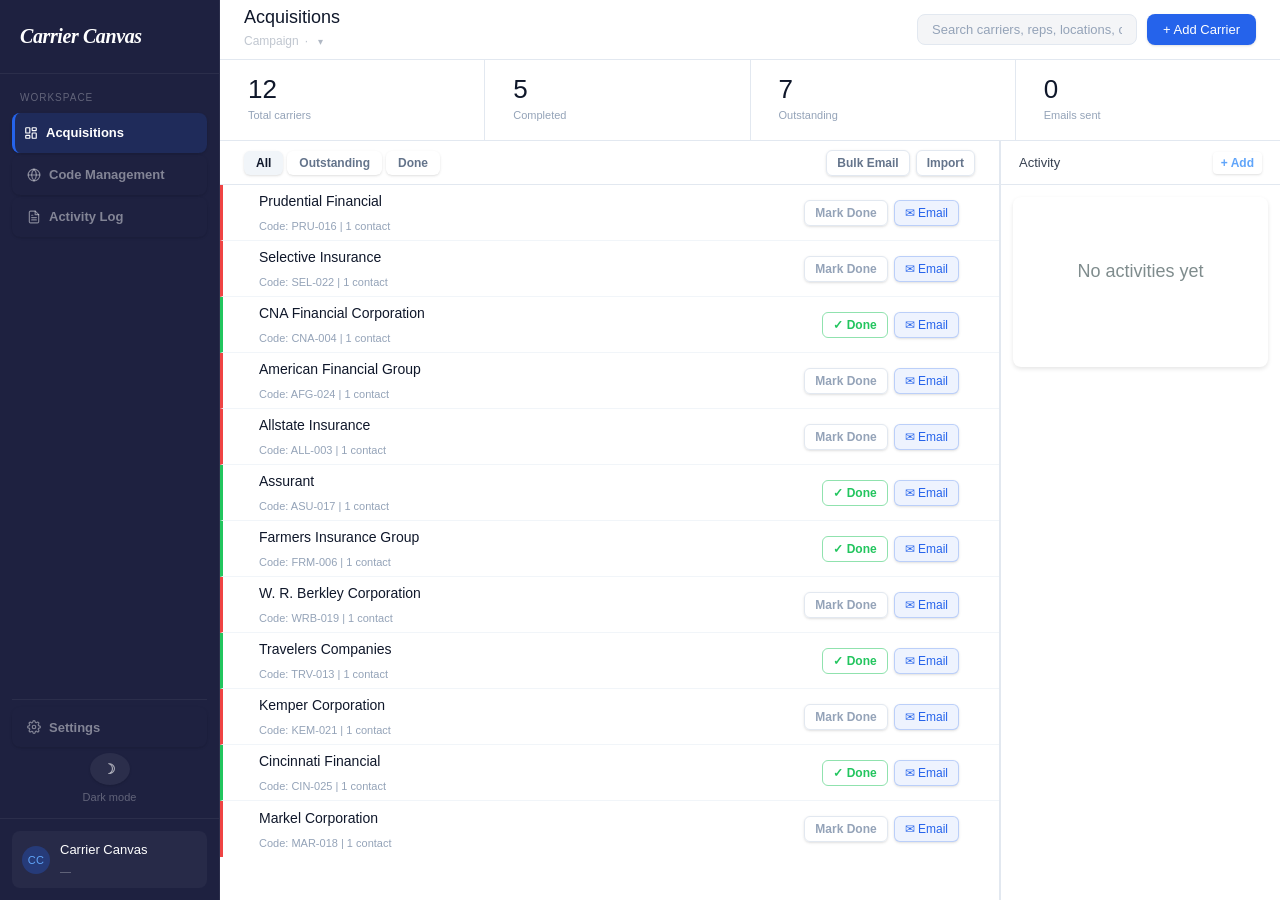
==== acquisitions-app-standalone.html @ a82e14b8 "Fix setCarrierFilter to show/hide rows and re-apply after status toggle - Rewrote setCarrierFilter b" ====
<!DOCTYPE html>
<html lang="en">
<head>
    <meta charset="UTF-8">
    <meta name="viewport" content="width=device-width, initial-scale=1.0">
    <title>Carrier Canvas</title>
    <meta name="description" content="Carrier Canvas — Insurance M&A management platform for tracking acquisitions, agents, and documents.">
    <meta property="og:title" content="Carrier Canvas">
    <meta property="og:description" content="Insurance M&A management platform">
    <link rel="icon" type="image/svg+xml" href="data:image/svg+xml,%3Csvg xmlns='http://www.w3.org/2000/svg' viewBox='0 0 32 32'%3E%3Crect width='32' height='32' rx='6' fill='%232563eb'/%3E%3Ctext x='50%25' y='50%25' dominant-baseline='central' text-anchor='middle' font-size='20' fill='white'%3EC%3C/text%3E%3C/svg%3E">

    <!-- Firebase SDK -->
    <script src="https://www.gstatic.com/firebasejs/10.7.1/firebase-app-compat.js"></script>
    <script src="https://www.gstatic.com/firebasejs/10.7.1/firebase-auth-compat.js"></script>
    <script src="https://www.gstatic.com/firebasejs/10.7.1/firebase-firestore-compat.js"></script>
    <script src="https://www.gstatic.com/firebasejs/10.7.1/firebase-storage-compat.js"></script>

    <!-- Microsoft Authentication Library (MSAL) -->
    <script src="https://alcdn.msauth.net/browser/2.38.1/js/msal-browser.min.js"></script>

    <!-- SheetJS Library for Excel Import -->
    <script src="https://cdn.jsdelivr.net/npm/xlsx@0.18.5/dist/xlsx.full.min.js"></script>

    <style>
        /* ==================== MODERN DESIGN SYSTEM ==================== */
        :root {
            /* Premium Color Palette */
            --primary: #3C3B6E;
            --primary-dark: #2A2952;
            --primary-light: #4F4D7C;
            --primary-glow: rgba(60, 59, 110, 0.15);

            --secondary: #B22234;
            --secondary-dark: #8B1A28;
            --secondary-light: #CC2E42;

            --accent: #B22234;
            --accent-dark: #8B1A28;

            --danger: #B22234;
            --danger-dark: #8B1A28;

            --warning: #F59E0B;
            --info: #3B82F6;
            --success: #10B981;
            --success-dark: #059669;

            /* Neutrals - Modern gray scale */
            --gray-50: #F9FAFB;
            --gray-100: #F3F4F6;
            --gray-200: #E5E7EB;
            --gray-300: #D1D5DB;
            --gray-400: #9CA3AF;
            --gray-500: #6B7280;
            --gray-600: #4B5563;
            --gray-700: #374151;
            --gray-800: #1F2937;
            --gray-900: #111827;

            /* Surface colors */
            --surface: #FFFFFF;
            --background: linear-gradient(135deg, #3C3B6E 0%, #B22234 100%);
            --background-alt: #F9FAFB;

            /* Shadows - Layered depth system */
            --shadow-xs: 0 1px 2px 0 rgba(0, 0, 0, 0.05);
            --shadow-sm: 0 1px 3px 0 rgba(0, 0, 0, 0.1), 0 1px 2px -1px rgba(0, 0, 0, 0.1);
            --shadow-md: 0 4px 6px -1px rgba(0, 0, 0, 0.1), 0 2px 4px -2px rgba(0, 0, 0, 0.1);
            --shadow-lg: 0 10px 15px -3px rgba(0, 0, 0, 0.1), 0 4px 6px -4px rgba(0, 0, 0, 0.1);
            --shadow-xl: 0 20px 25px -5px rgba(0, 0, 0, 0.1), 0 8px 10px -6px rgba(0, 0, 0, 0.1);
            --shadow-2xl: 0 25px 50px -12px rgba(0, 0, 0, 0.25);
            --shadow-glow: 0 0 20px var(--primary-glow);

            /* Border radius */
            --radius-sm: 6px;
            --radius-md: 10px;
            --radius-lg: 14px;
            --radius-xl: 18px;
            --radius-full: 9999px;

            /* Spacing scale */
            --space-1: 0.25rem;
            --space-2: 0.5rem;
            --space-3: 0.75rem;
            --space-4: 1rem;
            --space-5: 1.25rem;
            --space-6: 1.5rem;
            --space-8: 2rem;
            --space-10: 2.5rem;
            --space-12: 3rem;

            /* Transitions */
            --transition-fast: 150ms cubic-bezier(0.4, 0, 0.2, 1);
            --transition-base: 200ms cubic-bezier(0.4, 0, 0.2, 1);
            --transition-slow: 300ms cubic-bezier(0.4, 0, 0.2, 1);
            --transition-spring: 500ms cubic-bezier(0.34, 1.56, 0.64, 1);
        }

        /* ==================== DARK MODE ==================== */
        body.dark-mode {
            background: #0d0f1a;
            color: #e8e8e8;
        }

        body.dark-mode .carriers-list {
            background: #1a1d27;
            border-color: #2d3047;
        }

        body.dark-mode .carrier-item {
            background: #1a1d27;
        }

        body.dark-mode .carrier-item.done {
            border-left: 4px solid #22c55e !important;
        }

        body.dark-mode .carrier-item.outstanding {
            border-left: 4px solid #ef4444 !important;
        }

        body.dark-mode .carrier-item:hover {
            background: #222638;
        }

        body.dark-mode .carrier-item.has-response {
            background: linear-gradient(to right, rgba(37, 99, 235, 0.12) 0%, rgba(37, 99, 235, 0.02) 25%, transparent 50%);
        }

        body.dark-mode .carrier-content {
            background: rgba(30, 30, 30, 0.5);
        }

        body.dark-mode .carrier-name,
        body.dark-mode .carrier-details-section h4,
        body.dark-mode h1, body.dark-mode h2, body.dark-mode h3,
        body.dark-mode h4, body.dark-mode h5, body.dark-mode h6 {
            color: #e8e8e8;
        }

        body.dark-mode .carrier-code {
            color: #6b7280;
        }

        body.dark-mode .carrier-toggle {
            color: #9e9e9e;
        }

        body.dark-mode .modal-content {
            background: #2b2b2b;
            border-color: #3d3d3d;
            color: #e8e8e8;
        }

        body.dark-mode .modal-content h2,
        body.dark-mode .modal-content h3 {
            color: #e8e8e8;
        }

        body.dark-mode .form-group label {
            color: #c8c8c8;
        }

        body.dark-mode .form-group input,
        body.dark-mode .form-group select,
        body.dark-mode .form-group textarea {
            background: #383838;
            border-color: #4a4a4a;
            color: #e8e8e8;
        }

        body.dark-mode .form-group input::placeholder,
        body.dark-mode .form-group textarea::placeholder {
            color: #6a6a6a;
        }

        body.dark-mode .form-group input:focus,
        body.dark-mode .form-group select:focus,
        body.dark-mode .form-group textarea:focus {
            background: #3f3f3f;
            border-color: #5a5a8a;
        }

        body.dark-mode .header-nav-search-container {
            background: rgba(40, 40, 40, 0.97);
            border-color: rgba(255, 255, 255, 0.08);
        }

        body.dark-mode .nav-buttons {
            background: #383838;
        }

        body.dark-mode .nav-btn,
        body.dark-mode .nav-buttons button {
            color: rgba(255, 255, 255, 0.55);
        }

        body.dark-mode .nav-btn:hover,
        body.dark-mode .nav-buttons button:hover {
            background: transparent;
            color: rgba(255, 255, 255, 0.8);
        }

        body.dark-mode .nav-btn.active,
        body.dark-mode .nav-buttons button.active {
            background: transparent;
            color: white;
            border-bottom: 2px solid white;
        }

        body.dark-mode .global-search-input {
            background: #383838;
            border-color: #4a4a4a;
            color: #e8e8e8;
        }

        body.dark-mode .content-area {
            background: transparent;
        }

        body.dark-mode .drawer-content {
            background: #1a1d27;
        }

        body.dark-mode table th {
            background: #2b2b2b;
            color: #b0b0b0;
            border-color: #3d3d3d;
        }

        body.dark-mode table td {
            border-color: #3d3d3d;
            color: #e8e8e8;
        }

        body.dark-mode table tr:nth-child(even) {
            background: #252525;
        }

        body.dark-mode table tr:hover {
            background: #333333;
        }

        body.dark-mode .close {
            color: #9e9e9e;
        }

        body.dark-mode .close:hover {
            color: #e8e8e8;
            background: #3d3d3d;
        }

        body.dark-mode ::-webkit-scrollbar-track {
            background: #2b2b2b;
        }

        body.dark-mode ::-webkit-scrollbar-thumb {
            background: linear-gradient(135deg, #4a4a4a, #5a5a5a);
            border-color: #2b2b2b;
        }

        body.dark-mode [style*="background: #f8f9fa"],
        body.dark-mode [style*="background:#f8f9fa"] {
            background: #333333 !important;
        }

        /* ==================== DARK MODE: COMPREHENSIVE FIX ==================== */

        /* 1. Main content panel — sections (.section) */
        body.dark-mode .section {
            background: #1a1d27;
            border-color: rgba(255, 255, 255, 0.06);
            box-shadow: 0 4px 24px rgba(0, 0, 0, 0.4);
        }

        body.dark-mode .section-header {
            border-bottom-color: rgba(255, 255, 255, 0.06);
        }

        body.dark-mode .section-header h2,
        body.dark-mode .section-header h3 {
            color: #f1f5f9;
        }

        body.dark-mode .section p,
        body.dark-mode .section li {
            color: #cbd5e1;
        }

        /* 2. Location cards */
        body.dark-mode .location-card {
            background: #222638;
            border-color: rgba(255, 255, 255, 0.08);
            box-shadow: 0 2px 12px rgba(0, 0, 0, 0.3);
        }

        body.dark-mode .location-card:hover {
            border-color: rgba(255, 255, 255, 0.18);
            box-shadow: 0 6px 24px rgba(0, 0, 0, 0.4);
        }

        body.dark-mode .location-card-header {
            color: #f1f5f9;
        }

        body.dark-mode .location-card-address {
            color: #6b7280;
        }

        body.dark-mode .location-card-stats {
            border-top-color: rgba(255, 255, 255, 0.06);
        }

        body.dark-mode .location-stat {
            color: #94a3b8;
        }

        body.dark-mode .location-stat strong {
            color: #94a3b8;
        }

        body.dark-mode .add-location-card {
            background: rgba(255, 255, 255, 0.03);
            border-color: rgba(255, 255, 255, 0.12);
        }

        /* 3. Add Activity modal */
        body.dark-mode #activityModal .modal-content {
            background: #1e2235;
            border-color: rgba(255, 255, 255, 0.08);
        }

        body.dark-mode #activityModal .form-group label {
            color: #94a3b8;
            font-size: 12px;
            text-transform: uppercase;
            letter-spacing: 0.05em;
        }

        body.dark-mode #activityModal .form-group input,
        body.dark-mode #activityModal .form-group select,
        body.dark-mode #activityModal .form-group textarea {
            background: #2a2d3e;
            border-color: rgba(255, 255, 255, 0.1);
            color: #f1f5f9;
        }

        body.dark-mode #activityModal .form-group input::placeholder,
        body.dark-mode #activityModal .form-group textarea::placeholder {
            color: #4b5563;
        }

        body.dark-mode #activityModal button[type="submit"] {
            background: #1d4ed8;
            color: white;
            width: 100%;
            border: none;
            font-weight: 600;
        }

        body.dark-mode #activityModal button[type="submit"]:hover {
            background: #4338ca;
        }

        /* 4. "New from Acquisitions" / btn-success in dark mode — ghost style */
        body.dark-mode .btn-success {
            background: transparent;
            border: 1px solid rgba(255, 255, 255, 0.2);
            color: white;
        }

        body.dark-mode .btn-success:hover {
            background: rgba(255, 255, 255, 0.06);
        }

        body.dark-mode .btn.btn-success {
            background: transparent;
            border: 1.5px solid #22c55e;
            color: #22c55e;
        }

        body.dark-mode .btn.btn-success:hover {
            background: rgba(34, 197, 94, 0.1);
        }

        /* 5. Expanded carrier row inner panel */
        body.dark-mode .carrier-content {
            background: #222638;
        }

        body.dark-mode .carrier-details-section h4 {
            color: #6b7280;
            font-size: 10px;
            letter-spacing: 0.08em;
        }

        body.dark-mode .carrier-details .btn-success {
            background: transparent;
            border: 1px solid #1d4ed8;
            color: #60a5fa;
        }

        body.dark-mode .carrier-details .btn-success:hover {
            background: rgba(37, 99, 235, 0.12);
        }

        /* 6. Activity log panel */
        body.dark-mode .activity-section {
            background: #1a1d27;
        }

        body.dark-mode .activity-list .empty-state,
        body.dark-mode .empty-state {
            background: transparent;
        }

        body.dark-mode .empty-state-text {
            color: #6b7280;
        }

        body.dark-mode .empty-state-icon {
            color: #374151;
        }

        body.dark-mode .activity-list:empty::after,
        body.dark-mode #activityList:has(.empty-state) {
            display: flex;
            align-items: center;
            justify-content: center;
        }

        /* Dark mode toggle switch */
        .dark-mode-toggle-wrap {
            display: flex;
            flex-direction: column;
            align-items: center;
            gap: 6px;
            padding: 12px 0;
        }

        .dark-mode-toggle-wrap span {
            font-size: 11px;
            color: rgba(255,255,255,0.3);
        }

        body:not(.dark-mode) .dark-mode-toggle-wrap span {
            color: var(--gray-700);
        }

        .toggle-switch {
            position: relative;
            width: 36px;
            height: 20px;
        }

        .toggle-switch input {
            opacity: 0;
            width: 0;
            height: 0;
        }

        .toggle-slider {
            position: absolute;
            cursor: pointer;
            inset: 0;
            background: rgba(255,255,255,0.1);
            border-radius: 20px;
            transition: 0.2s;
        }

        .toggle-slider::before {
            content: '';
            position: absolute;
            height: 14px;
            width: 14px;
            left: 3px;
            bottom: 3px;
            background: white;
            border-radius: 50%;
            transition: 0.2s;
        }

        .toggle-switch input:checked + .toggle-slider {
            background: #2563eb;
        }

        .toggle-switch input:checked + .toggle-slider::before {
            transform: translateX(16px);
        }

        * {
            margin: 0;
            padding: 0;
            box-sizing: border-box;
        }

        html {
            height: 100%;
            margin: 0;
            padding: 0;
            overflow: hidden;
        }

        html { height: 100%; overflow: hidden; }

        body {
            font-family: -apple-system, BlinkMacSystemFont, 'Inter', 'Segoe UI', Roboto, 'Helvetica Neue', Arial, sans-serif;
            background: var(--background-alt);
            color: var(--gray-800);
            line-height: 1.65;
            -webkit-font-smoothing: antialiased;
            -moz-osx-font-smoothing: grayscale;
            font-size: 15px;
            height: 100%;
            margin: 0;
            padding: 0;
            overflow: hidden;
        }

        /* ==================== CUSTOM SCROLLBAR ==================== */
        ::-webkit-scrollbar {
            width: 12px;
            height: 12px;
        }

        ::-webkit-scrollbar-track {
            background: var(--gray-100);
            border-radius: var(--radius-full);
        }

        ::-webkit-scrollbar-thumb {
            background: linear-gradient(135deg, var(--gray-300) 0%, var(--gray-400) 100%);
            border-radius: var(--radius-full);
            border: 2px solid var(--gray-100);
        }

        ::-webkit-scrollbar-thumb:hover {
            background: linear-gradient(135deg, var(--gray-400) 0%, var(--gray-500) 100%);
        }

        .container {
            max-width: 1600px;
            margin: 0 auto;
            padding: var(--space-6);
        }

        /* ==================== MODERN HEADER ==================== */
        header {
            background: #3C3B6E;
            background: linear-gradient(135deg, #3C3B6E 0%, #2A2952 100%);
            padding: var(--space-5) var(--space-8);
            border-radius: var(--radius-xl);
            box-shadow: var(--shadow-lg);
            display: flex;
            justify-content: space-between;
            align-items: center;
            margin-bottom: var(--space-6);
            border: 1px solid rgba(255, 255, 255, 0.1);
            backdrop-filter: blur(10px);
            transition: all var(--transition-base);
        }

        header:hover {
            box-shadow: 0 20px 40px -10px rgba(60, 59, 110, 0.4);
        }

        header h1 {
            color: #FFFFFF;
            font-size: 26px;
            font-weight: 700;
            letter-spacing: -0.02em;
        }

        /* Header Navigation and Search Container */
        .header-nav-search-container {
            display: flex;
            align-items: center;
            gap: var(--space-4);
            background: rgba(255, 255, 255, 0.95);
            padding: var(--space-2);
            border-radius: var(--radius-xl);
            border: 1px solid rgba(255, 255, 255, 0.2);
            box-shadow: 0 4px 6px rgba(0, 0, 0, 0.1);
            flex: 1;
            max-width: 900px;
        }

        /* ==================== MODERN NAVIGATION ==================== */
        .nav-buttons {
            display: flex;
            gap: var(--space-2);
            background: var(--gray-100);
            padding: var(--space-1);
            border-radius: var(--radius-lg);
        }

        .nav-btn {
            padding: var(--space-3) var(--space-6);
            border: none;
            border-radius: var(--radius-md);
            cursor: pointer;
            font-size: 15px;
            font-weight: 600;
            transition: all var(--transition-base);
            background: transparent;
            color: var(--gray-600);
            position: relative;
            letter-spacing: -0.01em;
        }

        .nav-btn:hover {
            background: var(--gray-200);
            color: var(--gray-900);
            transform: translateY(-1px);
        }

        .nav-btn.active {
            background: var(--surface);
            color: var(--primary);
            box-shadow: var(--shadow-sm);
        }

        .nav-btn.active::after {
            content: '';
            position: absolute;
            bottom: 0;
            left: 50%;
            transform: translateX(-50%);
            width: 40%;
            height: 2px;
            background: var(--primary);
            border-radius: var(--radius-full);
        }

        .header-actions {
            display: none;
            gap: 10px;
        }

        .global-search-container {
            position: relative;
            flex: 1;
            margin: 0;
        }

        .global-search-input {
            width: 100%;
            padding: var(--space-3) var(--space-5);
            border: 2px solid var(--gray-200);
            border-radius: var(--radius-full);
            font-size: 15px;
            font-weight: 500;
            transition: var(--transition-base);
            outline: none;
            background: var(--gray-50);
        }

        .global-search-input:focus {
            border-color: var(--primary);
            box-shadow: 0 0 0 4px rgba(37, 99, 235, 0.1);
            background: white;
        }

        .search-suggestions {
            position: fixed;
            background: rgba(255, 255, 255, 1) !important;
            background-color: rgba(255, 255, 255, 1) !important;
            border: 2px solid #D1D5DB;
            border-radius: 12px;
            max-height: 500px;
            overflow-y: auto;
            box-shadow: 0 20px 25px -5px rgba(0, 0, 0, 0.5), 0 8px 10px -6px rgba(0, 0, 0, 0.5);
            z-index: 999999;
            opacity: 1 !important;
            backdrop-filter: none !important;
            -webkit-backdrop-filter: none !important;
            isolation: isolate;
            pointer-events: auto;
            will-change: auto;
            transform: translateZ(0);
            -webkit-font-smoothing: antialiased;
        }

        /* Triple-layer background guarantee for absolute solidity */
        .search-suggestions::before {
            content: '';
            position: absolute;
            top: -2px;
            left: -2px;
            right: -2px;
            bottom: -2px;
            background: rgba(255, 255, 255, 1);
            background-color: rgba(255, 255, 255, 1);
            border-radius: 12px;
            z-index: -3;
            pointer-events: none;
        }

        .search-suggestions::after {
            content: '';
            position: absolute;
            top: 0;
            left: 0;
            right: 0;
            bottom: 0;
            background: rgba(255, 255, 255, 1);
            background-color: rgba(255, 255, 255, 1);
            border-radius: 12px;
            z-index: -2;
            pointer-events: none;
        }

        .search-suggestion-item {
            padding: var(--space-4);
            cursor: pointer;
            border-bottom: 1px solid var(--gray-100);
            transition: var(--transition-base);
            background: rgba(255, 255, 255, 1) !important;
            background-color: rgba(255, 255, 255, 1) !important;
            opacity: 1 !important;
            position: relative;
            z-index: 10;
        }

        .search-suggestion-item:hover {
            background: rgba(243, 244, 246, 1) !important;
            background-color: rgba(243, 244, 246, 1) !important;
        }

        .search-suggestion-item:last-child {
            border-bottom: none;
        }

        .suggestion-type {
            font-size: 11px;
            color: rgba(107, 114, 128, 1) !important;
            text-transform: uppercase;
            font-weight: 700;
            letter-spacing: 0.5px;
            margin-bottom: var(--space-1);
            opacity: 1 !important;
            position: relative;
            z-index: 20;
            background: transparent !important;
        }

        .suggestion-title {
            font-weight: 600;
            color: rgba(17, 24, 39, 1) !important;
            font-size: 15px;
            margin-bottom: var(--space-1);
            opacity: 1 !important;
            position: relative;
            z-index: 20;
            background: transparent !important;
        }

        .suggestion-subtitle {
            font-size: 13px;
            color: rgba(75, 85, 99, 1) !important;
            opacity: 1 !important;
            position: relative;
            z-index: 20;
            background: transparent !important;
        }

        .suggestion-codes {
            display: flex;
            gap: var(--space-2);
            margin-top: var(--space-2);
            flex-wrap: wrap;
        }

        .suggestion-code-tag {
            background: linear-gradient(135deg, rgba(37, 99, 235, 0.1) 0%, rgba(37, 99, 235, 0.1) 100%);
            color: var(--primary-dark);
            padding: var(--space-1) var(--space-3);
            border-radius: var(--radius-md);
            font-size: 12px;
            font-weight: 600;
            border: 1px solid rgba(37, 99, 235, 0.2);
        }

        .search-no-results {
            padding: var(--space-5);
            text-align: center;
            color: var(--gray-500);
            font-size: 14px;
            background: rgba(255, 255, 255, 1) !important;
            background-color: rgba(255, 255, 255, 1) !important;
            opacity: 1 !important;
            position: relative;
            z-index: 10;
        }

        .btn, button {
            padding: var(--space-3) var(--space-5);
            border: none;
            border-radius: var(--radius-lg);
            cursor: pointer;
            font-size: 14px;
            font-weight: 600;
            transition: var(--transition-base);
            position: relative;
            overflow: hidden;
            box-shadow: var(--shadow-sm);
        }

        .btn:hover, button:hover {
            transform: translateY(-1px);
            box-shadow: var(--shadow-md);
        }

        .btn:active, button:active {
            transform: translateY(0);
        }

        .btn-primary {
            background: linear-gradient(135deg, var(--primary) 0%, var(--primary-dark) 100%);
            color: white;
        }

        .btn-primary:hover {
            background: linear-gradient(135deg, var(--primary-dark) 0%, #3730A3 100%);
        }

        .btn-secondary {
            background: linear-gradient(135deg, var(--gray-400) 0%, var(--gray-500) 100%);
            color: white;
        }

        .btn-secondary:hover {
            background: linear-gradient(135deg, var(--gray-500) 0%, var(--gray-600) 100%);
        }

        .btn-small {
            padding: var(--space-2) var(--space-3);
            font-size: 13px;
        }

        .btn-edit {
            background: linear-gradient(135deg, var(--secondary) 0%, var(--secondary-dark) 100%);
            color: white;
        }

        .btn-edit:hover {
            background: linear-gradient(135deg, var(--secondary-dark) 0%, #8B1A28 100%);
        }

        .btn-complete {
            background: linear-gradient(135deg, var(--success) 0%, var(--success-dark) 100%);
            color: white;
        }

        .btn-complete:hover {
            background: linear-gradient(135deg, var(--success-dark) 0%, #059669 100%);
        }

        /* Button Group - Claude-style unified buttons */
        .btn-group {
            display: inline-flex;
            background: var(--primary);
            border-radius: 12px;
            padding: 4px;
            gap: 2px;
            box-shadow: var(--shadow-sm);
        }

        .btn-group button {
            padding: 8px 16px;
            border: none;
            background: transparent;
            color: white;
            font-size: 13px;
            font-weight: 600;
            cursor: pointer;
            border-radius: 8px;
            transition: all 0.2s ease;
            white-space: nowrap;
        }

        .btn-group button:hover {
            background: rgba(255, 255, 255, 0.1);
        }

        .btn-group button.active {
            background: var(--secondary);
            box-shadow: 0 2px 4px rgba(0, 0, 0, 0.2);
        }

        .btn-group button.active:hover {
            background: var(--secondary-dark);
        }

        /* Nav tab buttons — underline style */
        .nav-buttons button {
            background: transparent;
            color: rgba(255, 255, 255, 0.55);
            border-radius: 0;
            border-bottom: 2px solid transparent;
            padding-bottom: 6px;
        }

        .nav-buttons button:hover {
            background: transparent;
            color: rgba(255, 255, 255, 0.8);
        }

        .nav-buttons button.active {
            background: transparent;
            color: white;
            border-bottom: 2px solid white;
            box-shadow: none;
        }

        .nav-buttons button.active:hover {
            background: transparent;
        }

        /* Done button in carrier rows */
        .carrier-actions .btn-group button.active {
            background: transparent;
            border: 1.5px solid #22c55e;
            color: #22c55e;
            box-shadow: none;
        }

        .carrier-actions .btn-group button.active:hover {
            background: rgba(34, 197, 94, 0.1);
        }

        /* Email button in carrier rows */
        .carrier-actions .btn-group button:last-child {
            background: white;
            color: #1e2140;
            font-weight: 500;
        }

        .carrier-actions .btn-group button:last-child:hover {
            background: rgba(255, 255, 255, 0.85);
        }

        .tabs-container {
            background: var(--gray-50);
            padding: var(--space-4) var(--space-5);
            border-radius: var(--radius-xl) var(--radius-xl) 0 0;
            box-shadow: var(--shadow-lg);
            overflow: visible;
        }

        .tabs {
            display: flex;
            gap: var(--space-2);
            border-bottom: none;
        }

        .tab {
            padding: var(--space-3) var(--space-5);
            cursor: pointer;
            border: none;
            background: transparent;
            color: var(--gray-600);
            font-size: 14px;
            font-weight: 600;
            border-radius: var(--radius-lg);
            transition: var(--transition-base);
            white-space: nowrap;
            position: relative;
        }

        .tab:hover {
            color: var(--gray-900);
            background: var(--gray-100);
        }

        .tab.active {
            color: white;
            background: linear-gradient(135deg, var(--primary) 0%, var(--primary-dark) 100%);
            box-shadow: var(--shadow-md);
        }

        .tab {
            position: relative;
            display: inline-flex;
            align-items: center;
            gap: 5px;
        }

        .tab-dropdown-chevron {
            background: rgba(255,255,255,0.25);
            border: none;
            border-radius: 3px;
            color: white;
            cursor: pointer;
            font-size: 12px;
            padding: 1px 5px;
            line-height: 1.4;
            transition: var(--transition-base);
        }

        .tab-dropdown-chevron:hover {
            background: rgba(255,255,255,0.45);
        }

        .tab-actions-menu {
            display: none;
            position: absolute;
            top: calc(100% + 6px);
            left: 0;
            min-width: 195px;
            background: #ffffff;
            border: 1px solid var(--gray-200);
            border-radius: var(--radius-lg);
            box-shadow: 0 8px 24px rgba(0,0,0,0.18);
            z-index: 9999;
            overflow: hidden;
        }

        .tab-actions-menu.open {
            display: block;
        }

        .tab-actions-menu button {
            display: block;
            width: 100%;
            text-align: left;
            padding: 10px 15px;
            background: transparent;
            border: none;
            font-size: 13px;
            color: var(--gray-800);
            cursor: pointer;
            transition: background 0.15s;
        }

        .tab-actions-menu button:hover {
            background: var(--gray-50);
        }

        .tab-actions-menu hr {
            border: none;
            border-top: 1px solid var(--gray-100);
            margin: 4px 0;
        }

        .content-area {
            display: grid;
            grid-template-columns: 2fr 1fr;
            gap: 20px;
        }

        .section {
            background: white;
            padding: var(--space-4) var(--space-6) var(--space-6);
            border-radius: var(--radius-xl);
            box-shadow: var(--shadow-lg);
            border: 1px solid var(--gray-200);
        }

        .section-header {
            display: flex;
            justify-content: space-between;
            align-items: center;
            margin-bottom: var(--space-5);
            padding-bottom: var(--space-4);
            border-bottom: 2px solid var(--gray-100);
        }

        .section-header h2 {
            font-size: 22px;
            font-weight: 700;
            color: var(--gray-900);
            letter-spacing: -0.5px;
        }

        .section-header h3 {
            font-size: 19px;
            font-weight: 700;
            color: var(--gray-900);
            letter-spacing: -0.5px;
        }

        .status-legend {
            display: flex;
            gap: 20px;
            font-size: 13px;
        }

        .legend-item {
            display: flex;
            align-items: center;
            gap: 6px;
        }

        .status-indicator {
            width: 14px;
            height: 14px;
            border-radius: var(--radius-full);
            box-shadow: var(--shadow-sm);
            transition: var(--transition-base);
        }

        .status-indicator.done {
            background: linear-gradient(135deg, var(--success) 0%, var(--success-dark) 100%);
            border: 2px solid white;
            outline: 2px solid var(--success);
        }

        .status-indicator.outstanding {
            background: linear-gradient(135deg, var(--danger) 0%, #DC2626 100%);
            border: 2px solid white;
            outline: 2px solid var(--danger);
        }

        .carriers-list {
            display: flex;
            flex-direction: column;
            gap: 0;
            border: 1px solid var(--gray-200);
            border-radius: var(--radius-lg);
            overflow: hidden;
            background: white;
            box-shadow: var(--shadow-sm);
        }

        .carrier-item {
            display: flex;
            flex-direction: column;
            border-radius: 0;
            transition: var(--transition-base);
            overflow: hidden;
            background: white;
            border: none;
            border-bottom: 1px solid var(--gray-200);
            border-left: 4px solid transparent;
            box-shadow: none;
        }

        .carrier-item:last-child {
            border-bottom: none;
        }

        .carrier-item:hover {
            background: var(--gray-100);
        }

        .carrier-header {
            display: flex;
            align-items: center;
            padding: var(--space-4);
            cursor: pointer;
            transition: var(--transition-base);
        }

        .carrier-header:hover {
            background: rgba(0, 0, 0, 0.03);
        }

        .carrier-toggle {
            margin-right: var(--space-3);
            font-size: 14px;
            transition: transform var(--transition-base);
            color: var(--gray-500);
        }

        .carrier-item.expanded .carrier-toggle {
            transform: rotate(90deg);
        }

        .carrier-item.done {
            border-left: 4px solid #22c55e;
        }

        .carrier-item.outstanding {
            border-left: 4px solid #ef4444;
        }

        .carrier-content {
            max-height: 0;
            overflow: hidden;
            transition: max-height 0.3s ease;
            background: rgba(255, 255, 255, 0.5);
        }

        .carrier-item.expanded .carrier-content {
            max-height: 2000px;
        }

        .carrier-details {
            padding: 0 16px 16px 48px;
        }

        .carrier-details-section {
            margin-bottom: 35px;
        }

        .carrier-details-section h4 {
            font-size: 14px;
            font-weight: 600;
            color: #2c3e50;
            margin-bottom: 10px;
            text-transform: uppercase;
            letter-spacing: 0.5px;
        }

        .carrier-item.has-response {
            background: linear-gradient(to right, rgba(37, 99, 235, 0.10) 0%, rgba(37, 99, 235, 0.02) 25%, transparent 50%);
            border-left: 4px solid var(--primary);
        }

        .carrier-item.has-response.done {
            background: linear-gradient(to right, rgba(16, 185, 129, 0.10) 0%, rgba(16, 185, 129, 0.02) 25%, transparent 50%);
            border-left: 4px solid var(--success);
        }

        .carrier-item.has-response.outstanding {
            background: linear-gradient(to right, rgba(37, 99, 235, 0.10) 0%, rgba(37, 99, 235, 0.02) 25%, transparent 50%);
            border-left: 4px solid var(--primary);
        }

        .response-badge {
            display: inline-block;
            background: linear-gradient(135deg, var(--primary) 0%, var(--primary-dark) 100%);
            color: white;
            padding: var(--space-1) var(--space-3);
            border-radius: var(--radius-full);
            font-size: 12px;
            font-weight: 600;
            margin-left: var(--space-2);
            vertical-align: middle;
            box-shadow: var(--shadow-sm);
        }

        .carrier-info {
            flex: 1;
        }

        .carrier-name {
            font-weight: 500;
            font-size: 15px;
            color: var(--gray-900);
            margin-bottom: var(--space-1);
            cursor: pointer;
            transition: var(--transition-base);
        }

        .carrier-name:hover {
            color: var(--primary);
        }

        .carrier-code {
            font-size: 13px;
            color: #94a3b8;
            font-weight: 500;
        }

        .carrier-actions {
            display: flex;
            gap: 8px;
        }

        .carrier-actions button {
            padding: 6px 14px;
            font-size: 13px;
        }

        .check-btn {
            background: linear-gradient(135deg, var(--success) 0%, var(--success-dark) 100%);
            color: white;
            border: none;
            border-radius: var(--radius-lg);
            cursor: pointer;
            padding: var(--space-2) var(--space-4);
            font-size: 13px;
            font-weight: 600;
            transition: var(--transition-base);
            box-shadow: var(--shadow-sm);
        }

        .check-btn:hover {
            background: linear-gradient(135deg, var(--success-dark) 0%, #059669 100%);
            transform: translateY(-1px);
            box-shadow: var(--shadow-md);
        }

        .check-btn.checked {
            background: linear-gradient(135deg, var(--gray-600) 0%, var(--gray-700) 100%);
            color: #FFFFFF;
        }

        .email-btn {
            background: linear-gradient(135deg, #3730A3 0%, #312E81 100%);
            color: #FFFFFF;
            border: none;
            border-radius: var(--radius-lg);
            cursor: pointer;
            padding: var(--space-2) var(--space-4);
            font-size: 13px;
            font-weight: 600;
            transition: var(--transition-base);
            box-shadow: var(--shadow-sm);
        }

        .email-btn:hover {
            background: linear-gradient(135deg, #312E81 0%, #1E1B4B 100%);
            transform: translateY(-1px);
            box-shadow: var(--shadow-md);
        }

        .activity-list {
            display: flex;
            flex-direction: column;
            gap: 12px;
            max-height: 600px;
            overflow-y: auto;
        }

        .activity-item {
            padding: var(--space-4);
            background: var(--gray-50);
            border-radius: var(--radius-lg);
            border-left: 4px solid var(--primary);
            transition: var(--transition-base);
            box-shadow: var(--shadow-sm);
        }

        .activity-item:hover {
            box-shadow: var(--shadow-md);
            transform: translateX(2px);
        }

        .activity-header {
            display: flex;
            justify-content: space-between;
            align-items: center;
            margin-bottom: 8px;
        }

        .activity-type {
            font-weight: 600;
            color: #2c3e50;
            font-size: 14px;
        }

        .activity-date {
            font-size: 12px;
            color: #95a5a6;
        }

        .activity-contact {
            font-size: 13px;
            color: #7f8c8d;
            margin-bottom: 4px;
        }

        .activity-notes {
            font-size: 13px;
            color: #2c3e50;
            margin-top: 6px;
        }

        .activity-carrier {
            display: inline-block;
            padding: 2px 8px;
            background: #e8eef3;
            border-radius: 3px;
            font-size: 12px;
            color: #3498db;
            margin-top: 6px;
        }

        .due-date-upcoming {
            font-size: 12px;
            color: #27ae60;
            margin-top: 6px;
            font-weight: 500;
        }

        .due-date-overdue {
            font-size: 12px;
            color: #e74c3c;
            margin-top: 6px;
            font-weight: 600;
        }

        .modal {
            display: none;
            position: fixed;
            z-index: 1000;
            left: 0;
            top: 0;
            width: 100%;
            height: 100%;
            background: rgba(0, 0, 0, 0.6);
            backdrop-filter: blur(8px);
            animation: fadeIn 0.25s cubic-bezier(0.4, 0, 0.2, 1);
        }

        @keyframes fadeIn {
            from {
                opacity: 0;
                backdrop-filter: blur(0);
            }
            to {
                opacity: 1;
                backdrop-filter: blur(8px);
            }
        }

        .modal-content {
            background: white;
            margin: 5% auto;
            padding: var(--space-8);
            border-radius: var(--radius-xl);
            width: 90%;
            max-width: 600px;
            max-height: 85vh;
            overflow-y: auto;
            box-shadow: 0 20px 25px -5px rgba(0, 0, 0, 0.1), 0 10px 10px -5px rgba(0, 0, 0, 0.04);
            animation: slideDown 0.3s cubic-bezier(0.4, 0, 0.2, 1);
            border: 1px solid var(--gray-200);
        }

        @keyframes slideDown {
            from {
                transform: translateY(-30px) scale(0.95);
                opacity: 0;
            }
            to {
                transform: translateY(0) scale(1);
                opacity: 1;
            }
        }

        .modal-content.large {
            max-width: 900px;
        }

        .modal-content.medium {
            max-width: 750px;
        }

        .close {
            color: var(--gray-400);
            float: right;
            font-size: 28px;
            font-weight: bold;
            cursor: pointer;
            line-height: 20px;
            transition: var(--transition-base);
            width: 32px;
            height: 32px;
            display: flex;
            align-items: center;
            justify-content: center;
            border-radius: var(--radius-md);
        }

        .close:hover {
            color: var(--gray-900);
            background: var(--gray-100);
        }

        .modal-content h2 {
            color: var(--gray-900);
            margin-bottom: var(--space-6);
            font-size: 24px;
            font-weight: 700;
            letter-spacing: -0.5px;
        }

        .form-group {
            margin-bottom: var(--space-5);
        }

        .form-group label {
            display: block;
            margin-bottom: var(--space-2);
            color: var(--gray-700);
            font-weight: 600;
            font-size: 14px;
        }

        .form-group input,
        .form-group select,
        .form-group textarea {
            width: 100%;
            padding: var(--space-3);
            border: 2px solid var(--gray-200);
            border-radius: var(--radius-lg);
            font-size: 14px;
            font-family: inherit;
            transition: var(--transition-base);
            background: var(--gray-50);
        }

        .form-group input:hover,
        .form-group select:hover,
        .form-group textarea:hover {
            border-color: var(--gray-300);
        }

        .form-group input:focus,
        .form-group select:focus,
        .form-group textarea:focus {
            outline: none;
            border-color: var(--primary);
            background: white;
            box-shadow: 0 0 0 3px rgba(37, 99, 235, 0.1);
        }

        .full-width {
            width: 100%;
        }

        .email-templates {
            display: grid;
            grid-template-columns: 200px 1fr;
            gap: 20px;
        }

        .template-selector {
            display: flex;
            flex-direction: column;
        }

        .template-list {
            display: flex;
            flex-direction: column;
            gap: 8px;
            max-height: 300px;
            overflow-y: auto;
            transition: max-height 0.3s ease;
            margin-top: 10px;
        }

        .template-list.collapsed {
            max-height: 0;
            overflow: hidden;
            margin-top: 0;
        }

        .template-btn {
            padding: var(--space-3);
            background: var(--gray-50);
            border: 2px solid var(--gray-200);
            border-radius: var(--radius-lg);
            cursor: pointer;
            text-align: left;
            font-size: 13px;
            transition: var(--transition-base);
            font-weight: 500;
        }

        .template-btn:hover {
            background: var(--gray-100);
            border-color: var(--primary);
            transform: translateX(2px);
        }

        .template-btn.active {
            background: linear-gradient(135deg, var(--primary) 0%, var(--primary-dark) 100%);
            color: white;
            border-color: var(--primary);
            box-shadow: var(--shadow-md);
        }

        .template-preview {
            display: flex;
            flex-direction: column;
        }

        .carrier-checkboxes {
            display: flex;
            flex-direction: column;
            gap: 8px;
            max-height: 300px;
            overflow-y: auto;
            padding: 10px;
            background: #f8f9fa;
            border-radius: 4px;
            transition: max-height 0.3s ease;
            margin-top: 10px;
        }

        .carrier-checkboxes.collapsed {
            max-height: 0;
            padding: 0;
            overflow: hidden;
            margin-top: 0;
        }

        .carrier-checkbox {
            display: flex;
            align-items: center;
            gap: 6px;
        }

        .carrier-checkbox input {
            width: auto;
        }

        .carrier-checkbox label {
            font-size: 13px;
            cursor: pointer;
            margin: 0;
        }

        .collapse-header {
            display: flex;
            justify-content: space-between;
            align-items: center;
            cursor: pointer;
            user-select: none;
            padding: 8px 0;
            margin-bottom: 5px;
        }

        .collapse-header:hover {
            color: #3498db;
        }

        .collapse-icon {
            font-size: 16px;
            transition: transform 0.3s ease;
        }

        .collapse-icon.collapsed {
            transform: rotate(-90deg);
        }

        .empty-state {
            text-align: center;
            padding: 40px;
            color: #95a5a6;
        }

        .empty-state-icon {
            font-size: 48px;
            margin-bottom: 16px;
        }

        .empty-state-text {
            font-size: 16px;
        }

        .context-menu {
            display: none;
            position: fixed;
            background: white;
            border: 1px solid var(--gray-200);
            border-radius: var(--radius-lg);
            box-shadow: var(--shadow-xl);
            z-index: 2000;
            min-width: 180px;
            overflow: hidden;
        }

        .context-menu-item {
            padding: var(--space-3) var(--space-4);
            cursor: pointer;
            font-size: 14px;
            font-weight: 500;
            color: var(--gray-700);
            transition: var(--transition-base);
        }

        .context-menu-item:hover {
            background: var(--gray-50);
            color: var(--gray-900);
        }

        .context-menu-item.danger {
            color: var(--danger);
        }

        .context-menu-item.danger:hover {
            background: rgba(239, 68, 68, 0.1);
            color: #DC2626;
        }

        .btn-success {
            background: transparent;
            border: 1.5px solid #22c55e;
            color: #22c55e;
        }

        .btn-success:hover {
            background: rgba(34, 197, 94, 0.1);
        }

        .btn-danger {
            background: #B22234;
            color: white;
        }

        .btn-danger:hover {
            background: #8B1A28;
        }

        .remove-carrier-item {
            display: flex;
            justify-content: space-between;
            align-items: center;
            padding: 12px;
            margin-bottom: 8px;
            background: #f8f9fa;
            border-radius: 4px;
            border-left: 3px solid #95a5a6;
            transition: all 0.2s ease;
        }

        .remove-carrier-item:hover {
            background: #e8eef3;
        }

        .remove-carrier-info {
            flex: 1;
        }

        .remove-carrier-name {
            font-weight: 600;
            color: #2c3e50;
            font-size: 14px;
        }

        .remove-carrier-code {
            font-size: 12px;
            color: #7f8c8d;
        }

        .contact-item {
            display: flex;
            justify-content: space-between;
            align-items: center;
            padding: var(--space-3);
            background: var(--gray-50);
            border-radius: var(--radius-lg);
            margin-bottom: var(--space-2);
            border-left: 4px solid var(--primary);
            transition: var(--transition-base);
            box-shadow: var(--shadow-sm);
        }

        .contact-item:hover {
            background: white;
            box-shadow: var(--shadow-md);
            transform: translateX(2px);
        }

        .contact-info {
            flex: 1;
        }

        .contact-name {
            font-weight: 600;
            color: var(--gray-900);
            font-size: 14px;
            margin-bottom: var(--space-1);
        }

        .contact-details {
            font-size: 12px;
            color: var(--gray-600);
        }

        .contact-role {
            font-size: 12px;
            color: var(--primary);
            font-style: italic;
            font-weight: 500;
            margin-top: var(--space-1);
        }

        .attachment-area {
            margin-top: var(--space-4);
            padding: var(--space-4);
            background: var(--gray-50);
            border-radius: var(--radius-lg);
            border: 2px dashed var(--gray-300);
            transition: var(--transition-base);
        }

        .attachment-area:hover {
            border-color: var(--primary);
            background: white;
        }

        .attachment-list {
            display: flex;
            flex-direction: column;
            gap: 8px;
            margin-top: 10px;
        }

        .attachment-item {
            display: flex;
            justify-content: space-between;
            align-items: center;
            padding: 10px;
            background: white;
            border-radius: 4px;
            border: 1px solid #dce4ec;
        }

        .attachment-info {
            display: flex;
            align-items: center;
            gap: 10px;
            flex: 1;
            cursor: pointer;
            transition: opacity 0.2s ease;
        }

        .attachment-info:hover {
            opacity: 0.7;
        }

        .attachment-icon {
            font-size: 20px;
        }

        .attachment-details {
            display: flex;
            flex-direction: column;
        }

        .attachment-name {
            font-weight: 500;
            color: #2c3e50;
            font-size: 13px;
        }

        .attachment-size {
            font-size: 11px;
            color: #95a5a6;
        }

        .file-input-label {
            display: inline-block;
            padding: 8px 16px;
            background: #3498db;
            color: white;
            border-radius: 4px;
            cursor: pointer;
            font-size: 13px;
            transition: background 0.2s ease;
        }

        .file-input-label:hover {
            background: #2980b9;
        }

        .file-input-hidden {
            display: none;
        }

        .auth-container {
            display: flex;
            flex-direction: column;
            align-items: center;
            justify-content: center;
            min-height: 60vh;
            padding: 40px;
        }

        .auth-box {
            background: white;
            padding: 40px;
            border-radius: 12px;
            box-shadow: 0 4px 20px rgba(0,0,0,0.1);
            max-width: 400px;
            width: 100%;
            text-align: center;
        }

        .auth-box h2 {
            margin-bottom: 10px;
            color: #2c3e50;
        }

        .auth-box p {
            color: #7f8c8d;
            margin-bottom: 30px;
        }

        .microsoft-signin-btn {
            display: flex;
            align-items: center;
            justify-content: center;
            gap: 12px;
            width: 100%;
            padding: 12px 24px;
            background: #2f6fc6;
            border: none;
            border-radius: 6px;
            cursor: pointer;
            font-size: 16px;
            font-weight: 500;
            color: white;
            transition: all 0.3s ease;
        }
        .microsoft-signin-btn:hover {
            background: #1e4fa8;
        }

        .google-signin-btn {
            display: flex;
            align-items: center;
            justify-content: center;
            gap: 12px;
            width: 100%;
            padding: 12px 24px;
            background: white;
            border: 2px solid #dce4ec;
            border-radius: 6px;
            cursor: pointer;
            font-size: 16px;
            font-weight: 500;
            color: #2c3e50;
            transition: all 0.3s ease;
        }

        .google-signin-btn:hover {
            border-color: #3498db;
            background: #f8f9fa;
        }

        .google-icon {
            width: 20px;
            height: 20px;
        }

        .sync-status {
            position: fixed;
            bottom: 20px;
            right: 20px;
            background: white;
            padding: 10px 16px;
            border-radius: 20px;
            box-shadow: 0 2px 8px rgba(0,0,0,0.15);
            font-size: 13px;
            color: #7f8c8d;
            display: flex;
            align-items: center;
            gap: 8px;
            z-index: 1000;
        }

        .sync-status.syncing {
            color: #3498db;
        }

        .sync-status.synced {
            color: #27ae60;
        }

        .sync-status.error {
            color: #e74c3c;
        }

        .spinner {
            width: 14px;
            height: 14px;
            border: 2px solid #e8eef3;
            border-top-color: #3498db;
            border-radius: 50%;
            animation: spin 0.8s linear infinite;
        }

        @keyframes spin {
            to { transform: rotate(360deg); }
        }

        .user-info {
            display: flex;
            align-items: center;
            gap: 12px;
            padding: 8px 12px;
            background: #f8f9fa;
            border-radius: 20px;
            font-size: 14px;
        }

        .user-avatar {
            width: 32px;
            height: 32px;
            border-radius: 50%;
        }

        .signout-btn {
            padding: 6px 12px;
            background: #e74c3c;
            color: white;
            border: none;
            border-radius: 4px;
            cursor: pointer;
            font-size: 12px;
            transition: background 0.2s ease;
        }

        .signout-btn:hover {
            background: #c0392b;
        }

        /* Hamburger Menu */
        .hamburger-menu {
            display: flex;
            flex-direction: column;
            gap: 5px;
            cursor: pointer;
            padding: 10px;
            background: transparent;
            border: none;
            z-index: 1001;
        }

        .hamburger-menu span {
            display: block;
            width: 25px;
            height: 3px;
            background: #FFFFFF;
            border-radius: 2px;
            transition: all 0.3s ease;
        }

        /* Drawer */
        .drawer-overlay {
            display: none;
            position: fixed;
            top: 0;
            left: 0;
            right: 0;
            bottom: 0;
            background: rgba(0, 0, 0, 0.5);
            z-index: 999;
            opacity: 0;
            transition: opacity 0.3s ease;
        }

        .drawer-overlay.active {
            display: block;
            opacity: 1;
        }

        .drawer {
            position: fixed;
            top: 0;
            right: -320px;
            width: 320px;
            height: 100%;
            background: white;
            box-shadow: -2px 0 8px rgba(0,0,0,0.1);
            z-index: 1002;
            transition: right 0.3s ease;
            overflow-y: auto;
        }

        .drawer.active {
            right: 0;
        }

        .drawer-header {
            padding: 20px;
            border-bottom: 1px solid #e8eef3;
            display: flex;
            justify-content: space-between;
            align-items: center;
        }

        .drawer-header h2 {
            font-size: 18px;
            color: #2c3e50;
            margin: 0;
        }

        .drawer-close {
            background: transparent;
            border: none;
            font-size: 24px;
            cursor: pointer;
            color: #7f8c8d;
            padding: 0;
            width: 32px;
            height: 32px;
            display: flex;
            align-items: center;
            justify-content: center;
            transition: color 0.2s ease;
        }

        .drawer-close:hover {
            color: #2c3e50;
        }

        .drawer-content {
            padding: 20px;
        }

        .drawer-user-info {
            display: flex;
            flex-direction: column;
            align-items: center;
            gap: 12px;
            padding: 20px;
            background: #f8f9fa;
            border-radius: 8px;
            margin-bottom: 20px;
        }

        .drawer-user-info img {
            width: 64px;
            height: 64px;
            border-radius: 50%;
        }

        .drawer-user-info span {
            font-size: 16px;
            font-weight: 500;
            color: #2c3e50;
        }

        .drawer-actions {
            display: flex;
            flex-direction: column;
            gap: 12px;
        }

        .drawer-actions .btn {
            width: 100%;
            justify-content: flex-start;
            text-align: left;
        }

        @media (max-width: 1024px) {
            .content-area {
                grid-template-columns: 1fr;
            }

            .email-templates {
                grid-template-columns: 1fr;
            }
        }

        @media (max-width: 768px) {
            header {
                flex-direction: column;
                gap: 15px;
                align-items: flex-start;
            }

            .header-actions {
                width: 100%;
                flex-direction: column;
            }

            .header-actions button {
                width: 100%;
            }
        }

        /* Import Carriers Styles */
        .import-instructions {
            background: #f8f9fa;
            padding: 15px;
            border-radius: 6px;
            margin-bottom: 20px;
            border-left: 4px solid #3C3B6E;
        }

        .import-instructions h3 {
            color: #2c3e50;
            font-size: 16px;
            margin-bottom: 10px;
        }

        .import-instructions p {
            font-size: 14px;
            color: #7f8c8d;
            margin-bottom: 8px;
        }

        .import-instructions ul {
            margin-left: 20px;
            margin-bottom: 8px;
        }

        .import-instructions li {
            font-size: 14px;
            color: #2c3e50;
            margin-bottom: 4px;
        }

        .import-instructions em {
            font-size: 13px;
            color: #95a5a6;
        }

        .import-preview {
            background: #f8f9fa;
            padding: 15px;
            border-radius: 6px;
            margin-top: 15px;
        }

        .import-preview h3 {
            color: #2c3e50;
            font-size: 16px;
            margin-bottom: 10px;
        }

        .preview-table {
            width: 100%;
            border-collapse: collapse;
            margin-top: 10px;
            font-size: 13px;
        }

        .preview-table thead {
            background: #3498db;
            color: white;
        }

        .preview-table th,
        .preview-table td {
            padding: 8px 12px;
            text-align: left;
            border: 1px solid #dce4ec;
        }

        .preview-table tbody tr:nth-child(even) {
            background: white;
        }

        .preview-table tbody tr:hover {
            background: #e8eef3;
        }

        .form-actions {
            display: flex;
            gap: 10px;
            margin-top: 20px;
            justify-content: flex-end;
        }

        .form-actions button {
            min-width: 120px;
        }

        /* Email compose modal should appear above other modals when replying */
        #emailTemplateModal {
            z-index: 1500;
        }

        /* Code Management Page Styles */
        .map-container {
            display: flex;
            flex-direction: column;
            flex: 1;
            min-height: 0;
            overflow: hidden;
            padding: 24px 32px;
        }

        .map-title {
            font-size: 13px;
            font-weight: 400;
            color: rgba(255,255,255,0.3);
            text-transform: uppercase;
            letter-spacing: 0.1em;
            margin-bottom: 16px;
            flex-shrink: 0;
        }

        .map-container svg {
            flex: 1;
            min-height: 0;
            width: 100%;
            height: 100%;
        }

        .us-map {
            max-width: 1200px;
            margin: 0 auto;
            display: block;
        }

        .state {
            fill: #3C3B6E;
            stroke: #ffffff;
            stroke-width: 1.5;
            cursor: pointer;
            transition: all 0.3s ease;
        }

        .state:hover {
            fill: #2A2952;
        }

        .state.has-office {
            fill: #B22234;
        }

        .state.has-office:hover {
            fill: #8B1A28;
        }


        .office-modal {
          display: none;
          position: fixed;
          inset: 0;
          background: rgba(0, 0, 0, 0.7);
          z-index: 3000;
          align-items: center;
          justify-content: center;
        }
        .office-modal.active,
        .office-modal[style*="flex"],
        .office-modal[style*="block"] {
          display: flex !important;
        }
        .office-modal-content {
          background: #13162a;
          border: 0.5px solid rgba(255,255,255,0.1);
          border-radius: 12px;
          padding: 28px 32px;
          width: 100%;
          max-width: 480px;
          position: relative;
        }
        body:not(.dark-mode) .office-modal-content {
          background: white;
          border: 1px solid #e2e8f0;
        }
        #officeModalTitle {
          font-size: 18px;
          font-weight: 500;
          color: rgba(255,255,255,0.9);
          margin: 0 0 24px 0;
        }
        body:not(.dark-mode) #officeModalTitle {
          color: #0f172a;
        }
        .office-modal-content .form-group {
          display: flex;
          flex-direction: column;
          gap: 6px;
          margin-bottom: 16px;
        }
        .office-modal-content label {
          font-size: 11px;
          font-weight: 500;
          color: rgba(255,255,255,0.4);
          text-transform: uppercase;
          letter-spacing: 0.07em;
        }
        body:not(.dark-mode) .office-modal-content label {
          color: #64748b;
        }
        .office-modal-content .form-control {
          background: rgba(255,255,255,0.05);
          border: 0.5px solid rgba(255,255,255,0.1);
          border-radius: 8px;
          padding: 9px 12px;
          font-size: 14px;
          color: rgba(255,255,255,0.9);
          width: 100%;
          outline: none;
          font-family: inherit;
          transition: border-color 0.15s;
        }
        .office-modal-content .form-control:focus {
          border-color: rgba(37,99,235,0.5);
          background: rgba(255,255,255,0.07);
        }
        .office-modal-content .form-control::placeholder {
          color: rgba(255,255,255,0.2);
        }
        body:not(.dark-mode) .office-modal-content .form-control {
          background: #f8fafc;
          border: 1px solid #e2e8f0;
          color: #0f172a;
        }
        body:not(.dark-mode) .office-modal-content .form-control::placeholder {
          color: #94a3b8;
        }
        .office-modal-content .btn.btn-primary {
          background: #2563eb;
          color: white;
          border: none;
          border-radius: 8px;
          padding: 10px 20px;
          font-size: 14px;
          font-weight: 500;
          cursor: pointer;
          width: 100%;
          margin-top: 8px;
          font-family: inherit;
          transition: background 0.15s;
        }
        .office-modal-content .btn.btn-primary:hover {
          background: #1d4ed8;
        }
        .office-modal-content .close {
          position: absolute;
          top: 16px;
          right: 20px;
          font-size: 20px;
          color: rgba(255,255,255,0.3);
          cursor: pointer;
          background: none;
          border: none;
          line-height: 1;
          padding: 4px;
        }
        .office-modal-content .close:hover {
          color: rgba(255,255,255,0.7);
        }

        .office-info {
            margin-top: 20px;
        }

        .office-item {
            background: #f8f9fa;
            padding: 15px;
            border-radius: 6px;
            margin-bottom: 10px;
        }

        .office-item strong {
            color: #2c3e50;
        }

        /* State Detail Page Styles */
        .state-detail-header {
            display: flex;
            align-items: center;
            justify-content: space-between;
            padding: 14px 28px;
            border-bottom: 0.5px solid rgba(255,255,255,0.06);
            flex-shrink: 0;
        }
        body.dark-mode .state-detail-header {
            background: #0a0c14;
        }
        body:not(.dark-mode) .state-detail-header {
            background: white;
            border-bottom: 1px solid #e2e8f0;
        }

        .state-detail-title,
        .state-detail-header h2,
        .state-detail-header .state-name {
            font-size: 22px;
            font-weight: 500;
            color: rgba(255,255,255,0.9);
            margin: 0;
        }

        .back-button,
        button[class*="back"] {
            font-weight: 400;
            font-size: 13px;
            background: rgba(255,255,255,0.05);
            border: 0.5px solid rgba(255,255,255,0.1);
            color: rgba(255,255,255,0.55);
            border-radius: 8px;
            padding: 7px 14px;
            cursor: pointer;
            flex-shrink: 0;
        }

        .back-button:hover,
        button[class*="back"]:hover {
            background: rgba(255,255,255,0.08);
            color: rgba(255,255,255,0.8);
        }

        .locations-grid {
            display: grid;
            grid-template-columns: repeat(3, minmax(0, 1fr));
            gap: 16px;
            align-content: start;
        }

        #stateDetailPage {
            display: none;
            flex-direction: column;
            flex: 1;
            min-height: 0;
            overflow: hidden;
        }
        #stateDetailPage.active {
            display: flex;
        }

        #locationsContainer {
            padding: 24px 28px;
            overflow-y: auto;
            flex: 1;
        }

        .location-card {
            border-radius: 10px;
            padding: 18px 20px;
            background: #16192a;
            border: 0.5px solid rgba(255,255,255,0.07);
            cursor: pointer;
            transition: border-color 0.15s, background 0.15s;
        }

        .location-card:hover {
            background: #1c2035;
            border-color: rgba(255,255,255,0.14);
        }

        body:not(.dark-mode) .location-card {
            background: white;
            border: 1px solid #e2e8f0;
        }

        .location-card-header,
        .location-card h3,
        .location-card .location-name {
            font-size: 14px;
            font-weight: 500;
            color: rgba(255,255,255,0.9);
            margin: 0 0 6px 0;
        }

        .location-card-address,
        .location-card .location-address,
        .location-card p {
            font-size: 12px;
            color: rgba(255,255,255,0.3);
            line-height: 1.5;
            margin: 0 0 12px 0;
        }

        .location-card-stats {
            margin-top: 12px;
            padding-top: 12px;
            border-top: 0.5px solid rgba(255,255,255,0.06);
        }
        .location-card hr,
        .location-card .divider {
            border: none;
            border-top: 0.5px solid rgba(255,255,255,0.06);
            margin: 12px 0;
        }

        .location-card .carrier-count,
        .location-card p:last-child {
            font-size: 12px;
            color: rgba(255,255,255,0.35);
            margin: 0;
        }

        .location-card .carrier-count strong,
        .location-card p:last-child strong {
            color: rgba(255,255,255,0.75);
            font-weight: 500;
        }

        .location-stat {
            font-size: 13px;
            color: rgba(255,255,255,0.4);
        }

        .location-stat strong {
            color: rgba(255,255,255,0.8);
            font-weight: 500;
        }

        body:not(.dark-mode) .location-card h3,
        body:not(.dark-mode) .location-card-header,
        body:not(.dark-mode) .location-card .location-name {
            color: #0f172a;
        }
        body:not(.dark-mode) .location-card-address,
        body:not(.dark-mode) .location-card .location-address {
            color: #94a3b8;
        }
        body:not(.dark-mode) .location-card .carrier-count {
            color: #64748b;
        }

        .add-location-card {
            border-radius: 10px;
            border: 0.5px dashed rgba(255,255,255,0.12);
            background: transparent;
            display: flex;
            flex-direction: column;
            align-items: center;
            justify-content: center;
            gap: 8px;
            cursor: pointer;
            min-height: 130px;
            transition: border-color 0.15s, background 0.15s;
        }

        .add-location-card:hover {
            border-color: rgba(37,99,235,0.4);
            background: rgba(37,99,235,0.04);
        }

        .add-location-icon {
            font-size: 20px;
            color: rgba(255,255,255,0.2);
        }

        .add-location-text {
            font-size: 12px;
            color: rgba(255,255,255,0.25);
        }

        .btn-from-acquisitions {
            background: transparent;
            border: 0.5px solid rgba(255,255,255,0.12);
            color: rgba(255,255,255,0.55);
            border-radius: 8px;
            padding: 7px 14px;
            font-size: 13px;
            font-weight: 400;
            cursor: pointer;
        }
        .btn-from-acquisitions:hover {
            background: rgba(255,255,255,0.05);
            color: rgba(255,255,255,0.8);
        }

        /* Fix 7: + Add Location button in state detail header */
        .state-detail-header .btn-primary,
        .state-detail-header .btn.btn-primary {
            background: #2563eb;
            color: white;
            border: none;
            border-radius: 8px;
            padding: 7px 16px;
            font-size: 13px;
            font-weight: 500;
            cursor: pointer;
        }
        .state-detail-header .btn-primary:hover,
        .state-detail-header .btn.btn-primary:hover {
            background: #1d4ed8;
        }

        .empty-state {
            background: white;
            padding: 60px 30px;
            border-radius: 8px;
            box-shadow: 0 2px 4px rgba(0,0,0,0.1);
            text-align: center;
        }

        .empty-state-icon {
            font-size: 64px;
            color: #bdc3c7;
            margin-bottom: 20px;
        }

        .empty-state-text {
            color: #7f8c8d;
            font-size: 18px;
            margin-bottom: 20px;
        }

        /* Location Detail Modal Styles */
        .location-detail-modal {
            display: none;
            position: fixed;
            z-index: 2000;
            left: 0;
            top: 0;
            width: 100%;
            height: 100%;
            background-color: rgba(0,0,0,0.5);
            overflow-y: auto;
        }

        .location-detail-content {
            background-color: white;
            margin: 2% auto;
            padding: 30px;
            border-radius: 8px;
            width: 90%;
            max-width: 900px;
            box-shadow: 0 4px 6px rgba(0,0,0,0.1);
            max-height: 90vh;
            overflow-y: auto;
        }

        .location-detail-header {
            border-bottom: 2px solid #e8eef3;
            padding-bottom: 20px;
            margin-bottom: 20px;
        }

        .location-detail-title {
            font-size: 24px;
            color: #2c3e50;
            margin-bottom: 10px;
        }

        .carriers-section {
            margin-top: 30px;
        }

        .carrier-card {
            background: #f8f9fa;
            border-radius: 6px;
            margin-bottom: 15px;
            border-left: 4px solid #3C3B6E;
            overflow: hidden;
        }

        .carrier-card-header {
            display: flex;
            justify-content: space-between;
            align-items: center;
            padding: 20px;
            cursor: pointer;
            transition: background 0.2s ease;
        }

        .carrier-card-header:hover {
            background: rgba(52, 152, 219, 0.05);
        }

        .carrier-card-title-section {
            display: flex;
            align-items: center;
            flex: 1;
        }

        .carrier-card-toggle {
            margin-right: 12px;
            font-size: 14px;
            transition: transform 0.2s ease;
            color: #7f8c8d;
        }

        .carrier-card.expanded .carrier-card-toggle {
            transform: rotate(90deg);
        }

        .carrier-card-title {
            font-size: 18px;
            font-weight: 600;
            color: #2c3e50;
        }

        .carrier-card-summary {
            font-size: 13px;
            color: #7f8c8d;
            margin-top: 4px;
        }

        .carrier-card-actions {
            display: flex;
            gap: 8px;
        }

        .carrier-card-body {
            max-height: 0;
            overflow: hidden;
            transition: max-height 0.3s ease;
        }

        .carrier-card.expanded .carrier-card-body {
            max-height: 2000px;
        }

        .carrier-card-content {
            padding: 0 20px 20px 52px;
        }

        .codes-section, .reps-section {
            margin-top: 15px;
        }

        .section-subtitle {
            font-size: 14px;
            font-weight: 600;
            color: #2c3e50;
            margin-bottom: 10px;
            text-transform: uppercase;
            letter-spacing: 0.5px;
        }

        .code-tag {
            display: inline-block;
            background: white;
            padding: 6px 12px;
            border-radius: 4px;
            margin: 4px;
            font-size: 13px;
            color: #2c3e50;
            border: 1px solid #d5dbdb;
        }

        .code-tag .remove-btn {
            margin-left: 8px;
            color: #e74c3c;
            cursor: pointer;
            font-weight: bold;
        }

        .code-tag .remove-btn:hover {
            color: #c0392b;
        }

        .rep-item {
            background: white;
            padding: var(--space-4);
            border-radius: var(--radius-lg);
            margin-bottom: var(--space-2);
            border: 1px solid var(--gray-200);
            transition: var(--transition-base);
            box-shadow: var(--shadow-sm);
        }

        .rep-item:hover {
            border-color: var(--primary);
            box-shadow: var(--shadow-md);
        }

        .rep-info {
            display: grid;
            grid-template-columns: 1fr 1fr 1fr;
            gap: var(--space-3);
            margin-bottom: var(--space-2);
        }

        .rep-field {
            font-size: 13px;
            color: var(--gray-700);
        }

        .rep-field strong {
            color: var(--gray-500);
            font-size: 11px;
            text-transform: uppercase;
            letter-spacing: 0.5px;
            font-weight: 700;
        }

        .rep-actions {
            text-align: right;
        }

        .carrier-notes {
            margin-top: 15px;
            padding-top: 15px;
            border-top: 1px solid #e8eef3;
        }

        .carrier-notes textarea {
            width: 100%;
            min-height: 80px;
            padding: 10px;
            border: 1px solid #d5dbdb;
            border-radius: 4px;
            font-family: inherit;
            font-size: 13px;
            resize: vertical;
        }

        .add-item-section {
            margin-top: 10px;
            padding: 12px;
            background: white;
            border-radius: 4px;
            border: 1px dashed #3498db;
        }

        .add-item-form {
            display: flex;
            gap: 8px;
            align-items: center;
            flex-wrap: wrap;
        }

        .add-item-form input {
            padding: 8px 12px;
            border: 1px solid #d5dbdb;
            border-radius: 4px;
            font-size: 13px;
        }

        .add-item-form input.small {
            flex: 1;
            min-width: 120px;
        }

        .btn-icon {
            padding: 8px 12px;
            font-size: 13px;
        }

        .btn-danger {
            background: #B22234;
            color: white;
        }

        .btn-danger:hover {
            background: #8B1A28;
        }

        .btn-success {
            background: transparent;
            border: 1.5px solid #22c55e;
            color: #22c55e;
        }

        .btn-success:hover {
            background: rgba(34, 197, 94, 0.1);
        }

        /* Search Results Page Styles */
        .search-results-header {
            background: white;
            padding: 30px;
            border-radius: 8px;
            box-shadow: 0 2px 4px rgba(0,0,0,0.1);
            margin-bottom: 20px;
        }

        .search-results-content {
            background: white;
            padding: 30px;
            border-radius: 8px;
            box-shadow: 0 2px 4px rgba(0,0,0,0.1);
        }

        .search-result-section {
            margin-bottom: 40px;
        }

        .search-result-section:last-child {
            margin-bottom: 0;
        }

        .search-result-section-title {
            font-size: 20px;
            font-weight: 600;
            color: #2c3e50;
            margin-bottom: 20px;
            padding-bottom: 10px;
            border-bottom: 2px solid #e0e0e0;
        }

        .search-result-card {
            background: #f8f9fa;
            border: 2px solid #e0e0e0;
            border-radius: 8px;
            padding: 20px;
            margin-bottom: 15px;
            transition: all 0.2s;
        }

        .search-result-card:hover {
            border-color: #3498db;
            box-shadow: 0 2px 8px rgba(52, 152, 219, 0.1);
        }

        .search-result-card-title {
            font-size: 18px;
            font-weight: 600;
            color: #2c3e50;
            margin-bottom: 10px;
        }

        .search-result-card-meta {
            font-size: 14px;
            color: #7f8c8d;
            margin-bottom: 15px;
        }

        .search-result-details {
            display: grid;
            grid-template-columns: repeat(auto-fit, minmax(250px, 1fr));
            gap: 15px;
        }

        .search-result-detail-item {
            background: white;
            padding: 15px;
            border-radius: 6px;
            border-left: 3px solid #3C3B6E;
        }

        .search-result-detail-label {
            font-size: 12px;
            color: #95a5a6;
            text-transform: uppercase;
            font-weight: 600;
            margin-bottom: 5px;
        }

        .search-result-detail-value {
            font-size: 14px;
            color: #2c3e50;
        }

        .search-result-list {
            margin-top: 10px;
        }

        .search-result-list-item {
            padding: 8px 0;
            border-bottom: 1px solid #e0e0e0;
            font-size: 14px;
            color: #2c3e50;
        }

        .search-result-list-item:last-child {
            border-bottom: none;
        }

        .search-result-badge {
            display: inline-block;
            background: #e8f4f8;
            color: #3498db;
            padding: 4px 10px;
            border-radius: 4px;
            font-size: 12px;
            font-weight: 600;
            margin-right: 6px;
            margin-bottom: 6px;
        }

        .search-no-data {
            text-align: center;
            padding: 40px;
            color: #95a5a6;
            font-size: 16px;
        }
        /* Custom Notification System */
        .custom-notification-overlay {
            position: fixed;
            top: 0;
            left: 0;
            right: 0;
            bottom: 0;
            background: rgba(0, 0, 0, 0.6);
            backdrop-filter: blur(4px);
            display: none;
            align-items: center;
            justify-content: center;
            z-index: 10001;
            animation: fadeIn 0.25s cubic-bezier(0.4, 0, 0.2, 1);
        }

        .custom-notification-overlay.show {
            display: flex;
        }

        .custom-notification-box {
            background: white;
            border-radius: var(--radius-xl);
            box-shadow: 0 25px 50px -12px rgba(0, 0, 0, 0.25);
            max-width: 500px;
            width: 90%;
            padding: var(--space-8);
            animation: slideDown 0.3s cubic-bezier(0.4, 0, 0.2, 1);
            text-align: center;
            border: 1px solid var(--gray-200);
        }

        .custom-notification-icon {
            font-size: 56px;
            margin-bottom: var(--space-5);
        }

        .custom-notification-title {
            font-size: 22px;
            font-weight: 700;
            color: var(--gray-900);
            margin-bottom: var(--space-4);
            letter-spacing: -0.5px;
        }

        .custom-notification-message {
            font-size: 15px;
            color: var(--gray-600);
            line-height: 1.6;
            margin-bottom: var(--space-6);
            white-space: pre-line;
        }

        .custom-notification-buttons {
            display: flex;
            gap: var(--space-3);
            justify-content: center;
        }

        .custom-notification-btn {
            padding: var(--space-3) var(--space-6);
            border: none;
            border-radius: var(--radius-lg);
            cursor: pointer;
            font-size: 15px;
            font-weight: 600;
            transition: var(--transition-base);
            box-shadow: var(--shadow-sm);
        }

        .custom-notification-btn:hover {
            transform: translateY(-1px);
            box-shadow: var(--shadow-md);
        }

        .custom-notification-btn-primary {
            background: linear-gradient(135deg, var(--primary) 0%, var(--primary-dark) 100%);
            color: white;
        }

        .custom-notification-btn-primary:hover {
            background: linear-gradient(135deg, var(--primary-dark) 0%, #3730A3 100%);
        }

        .custom-notification-btn-secondary {
            background: linear-gradient(135deg, var(--gray-400) 0%, var(--gray-500) 100%);
            color: white;
        }

        .custom-notification-btn-secondary:hover {
            background: linear-gradient(135deg, var(--gray-500) 0%, var(--gray-600) 100%);
        }

        @keyframes fadeIn {
            from {
                opacity: 0;
            }
            to {
                opacity: 1;
            }
        }

        @keyframes slideDown {
            from {
                transform: translateY(-50px);
                opacity: 0;
            }
            to {
                transform: translateY(0);
                opacity: 1;
            }
        }

        /* ==================== APP SHELL LAYOUT ==================== */

        /* Suppress old layout rules */
        .container { display: flex; height: 100vh; overflow: hidden; max-width: none; margin: 0; padding: 0; }
        header { display: none !important; }
        .drawer, .drawer-overlay, .hamburger-menu { display: none !important; }
        .tabs-container { display: none !important; }
        .content-area { display: block; }

        /* ==================== PAGE VISIBILITY ==================== */
        .page-container { display: none !important; }
        .page-container.active { display: flex !important; flex: 1; min-height: 0; overflow: hidden; }
        .state-detail-page { display: none; }
        .state-detail-page.active { display: flex; flex: 1; min-height: 0; overflow: hidden; }
        #acquisitionsPage.active { display: flex !important; flex: 1; overflow: hidden; min-height: 0; }
        #codeManagementPage.active {
            flex-direction: column;
        }
        #stateDetailPage.active,
        #searchResultsPage.active { display: flex !important; flex: 1; overflow: hidden; }

        /* ==================== CARRIER DETAIL PAGE ==================== */
        .carrier-detail-page { display: none; flex-direction: column; flex: 1; min-height: 0; overflow: hidden; }
        .carrier-detail-page.active { display: flex !important; }

        .carrier-detail-header {
            display: flex;
            align-items: center;
            justify-content: space-between;
            padding: 20px 28px;
            border-bottom: 1px solid rgba(255,255,255,0.07);
            background: #0f1120;
            flex-shrink: 0;
        }
        .carrier-detail-title {
            font-size: 22px;
            font-weight: 700;
            color: rgba(255,255,255,0.95);
            margin: 0;
        }
        .carrier-detail-status-badge {
            display: inline-block;
            padding: 4px 12px;
            border-radius: 20px;
            font-size: 12px;
            font-weight: 600;
            letter-spacing: 0.5px;
            text-transform: uppercase;
        }
        .carrier-detail-status-badge.done { background: rgba(34,197,94,0.15); color: #22c55e; border: 1px solid rgba(34,197,94,0.3); }
        .carrier-detail-status-badge.outstanding { background: rgba(239,68,68,0.12); color: #f87171; border: 1px solid rgba(239,68,68,0.25); }

        .carrier-detail-body {
            display: flex;
            flex: 1;
            min-height: 0;
            gap: 0;
            overflow: hidden;
        }
        .carrier-detail-panel {
            display: flex;
            flex-direction: column;
            width: 320px;
            flex-shrink: 0;
            border-right: 1px solid rgba(255,255,255,0.07);
            overflow: hidden;
        }
        .carrier-detail-email-panel {
            flex: 1;
            width: auto;
            border-right: none;
        }
        .carrier-detail-panel-header {
            display: flex;
            align-items: center;
            justify-content: space-between;
            padding: 16px 20px;
            border-bottom: 1px solid rgba(255,255,255,0.07);
            background: rgba(255,255,255,0.02);
            flex-shrink: 0;
        }
        .carrier-detail-panel-header h3 {
            margin: 0;
            font-size: 14px;
            font-weight: 600;
            color: rgba(255,255,255,0.75);
            text-transform: uppercase;
            letter-spacing: 0.5px;
        }
        .carrier-detail-contacts-list {
            flex: 1;
            overflow-y: auto;
            padding: 12px;
        }
        .carrier-detail-contact-card {
            background: rgba(255,255,255,0.04);
            border: 1px solid rgba(255,255,255,0.08);
            border-radius: 8px;
            padding: 14px 16px;
            margin-bottom: 10px;
            cursor: default;
        }
        .carrier-detail-contact-card:hover {
            background: rgba(255,255,255,0.07);
        }
        .carrier-detail-contact-name {
            font-size: 14px;
            font-weight: 600;
            color: rgba(255,255,255,0.9);
            margin-bottom: 4px;
        }
        .carrier-detail-contact-role {
            font-size: 12px;
            color: rgba(255,255,255,0.45);
            margin-bottom: 8px;
        }
        .carrier-detail-contact-info {
            font-size: 12px;
            color: rgba(255,255,255,0.6);
            line-height: 1.7;
        }
        .carrier-detail-contact-info a {
            color: #6366f1;
            text-decoration: none;
        }
        .carrier-detail-contact-info a:hover { text-decoration: underline; }
        .carrier-detail-email-list {
            flex: 1;
            overflow-y: auto;
            padding: 16px 20px;
        }
        .carrier-detail-email-item {
            background: rgba(255,255,255,0.03);
            border: 1px solid rgba(255,255,255,0.07);
            border-radius: 10px;
            margin-bottom: 12px;
            overflow: hidden;
            transition: border-color 0.15s;
        }
        .carrier-detail-email-item:hover {
            border-color: rgba(255,255,255,0.14);
        }
        .carrier-detail-email-item-header {
            display: flex;
            align-items: flex-start;
            justify-content: space-between;
            padding: 14px 16px;
            cursor: pointer;
            user-select: none;
        }
        .carrier-detail-email-subject {
            font-size: 14px;
            font-weight: 600;
            color: rgba(255,255,255,0.88);
            margin-bottom: 3px;
        }
        .carrier-detail-email-meta {
            font-size: 12px;
            color: rgba(255,255,255,0.4);
        }
        .carrier-detail-email-direction {
            display: inline-block;
            padding: 2px 8px;
            border-radius: 12px;
            font-size: 11px;
            font-weight: 600;
            text-transform: uppercase;
            letter-spacing: 0.4px;
            flex-shrink: 0;
            margin-top: 2px;
        }
        .carrier-detail-email-direction.sent { background: rgba(99,102,241,0.15); color: #818cf8; }
        .carrier-detail-email-direction.received { background: rgba(34,197,94,0.12); color: #4ade80; }
        .carrier-detail-email-body {
            display: none;
            padding: 0 16px 14px;
            font-size: 13px;
            color: rgba(255,255,255,0.7);
            white-space: pre-wrap;
            line-height: 1.65;
            border-top: 1px solid rgba(255,255,255,0.06);
        }
        .carrier-detail-email-body.open { display: block; }
        .carrier-detail-email-actions {
            display: flex;
            gap: 8px;
            padding: 10px 16px 14px;
        }
        .carrier-detail-empty {
            color: rgba(255,255,255,0.3);
            font-size: 13px;
            padding: 24px 0;
            text-align: center;
        }
        .carrier-name-link {
            cursor: pointer;
            text-decoration: none;
        }
        .carrier-name-link:hover {
            text-decoration: underline;
            text-decoration-color: rgba(255,255,255,0.4);
        }

        /* Light mode overrides for carrier detail page */
        body:not(.dark-mode) .carrier-detail-header { background: #ffffff; border-bottom-color: #e2e8f0; }
        body:not(.dark-mode) .carrier-detail-title { color: #0f172a; }
        body:not(.dark-mode) .carrier-detail-panel { border-right-color: #e2e8f0; }
        body:not(.dark-mode) .carrier-detail-panel-header { background: #f8fafc; border-bottom-color: #e2e8f0; }
        body:not(.dark-mode) .carrier-detail-panel-header h3 { color: #64748b; }
        body:not(.dark-mode) .carrier-detail-contact-card { background: #f8fafc; border-color: #e2e8f0; }
        body:not(.dark-mode) .carrier-detail-contact-card:hover { background: #f1f5f9; }
        body:not(.dark-mode) .carrier-detail-contact-name { color: #0f172a; }
        body:not(.dark-mode) .carrier-detail-contact-role { color: #94a3b8; }
        body:not(.dark-mode) .carrier-detail-contact-info { color: #475569; }
        body:not(.dark-mode) .carrier-detail-email-item { background: #ffffff; border-color: #e2e8f0; }
        body:not(.dark-mode) .carrier-detail-email-item:hover { border-color: #cbd5e1; }
        body:not(.dark-mode) .carrier-detail-email-subject { color: #0f172a; }
        body:not(.dark-mode) .carrier-detail-email-meta { color: #94a3b8; }
        body:not(.dark-mode) .carrier-detail-email-body { color: #475569; border-top-color: #e2e8f0; }
        body:not(.dark-mode) .carrier-detail-empty { color: #94a3b8; }

        /* ==================== APP SHELL ==================== */
        .app-shell {
            display: flex !important;  /* overrides showMainApp() inline style="display:block" */
            width: 100%;
            height: 100vh;
            overflow: hidden;
            background: #0a0c14;
        }

        /* ==================== SIDEBAR ==================== */
        .sidebar {
            width: 220px;
            height: 100vh;
            flex-shrink: 0;
            background: #0f1120;
            border-right: 0.5px solid rgba(255,255,255,0.06);
            display: flex;
            flex-direction: column;
            overflow: hidden;
        }
        .sidebar-logo {
            padding: 20px;
            font-size: 20px;
            font-style: italic;
            font-family: 'Cormorant Garamond', 'Palatino Linotype', Georgia, serif;
            color: white;
            font-weight: 600;
            letter-spacing: -0.02em;
            border-bottom: 0.5px solid rgba(255,255,255,0.06);
            flex-shrink: 0;
        }
        .sidebar-nav {
            flex: 1;
            padding: 8px 12px;
            overflow-y: auto;
            min-height: 0;
        }
        .sidebar-nav-bottom {
            flex: 0 0 auto;
            padding: 4px 12px 8px;
        }
        .sidebar-nav-divider {
            height: 0.5px;
            background: rgba(255,255,255,0.06);
            margin: 4px 12px;
            flex-shrink: 0;
        }
        .sidebar-section-label {
            font-size: 10px;
            text-transform: uppercase;
            color: rgba(255,255,255,0.3);
            letter-spacing: 0.1em;
            padding: 0 8px;
            margin-bottom: 6px;
            margin-top: 8px;
        }
        .sidebar-nav-item {
            display: flex;
            align-items: center;
            gap: 8px;
            width: 100%;
            height: 40px;
            padding: 0 12px;
            border: none;
            border-left: 3px solid transparent;
            border-radius: 8px;
            font-size: 13px;
            font-family: inherit;
            color: rgba(255,255,255,0.45);
            background: transparent;
            cursor: pointer;
            text-align: left;
            transition: all 150ms ease;
            margin-bottom: 2px;
            box-sizing: border-box;
        }
        .sidebar-nav-item:hover {
            color: rgba(255,255,255,0.8);
            background: rgba(255,255,255,0.04);
        }
        .sidebar-nav-item.active {
            background: rgba(37,99,235,0.15);
            color: white;
            border-left-color: #2563eb;
            padding-left: 9px;
        }
        /* Dark mode toggle button */
        .sidebar-darkmode-toggle {
            display: flex;
            flex-direction: column;
            align-items: center;
            margin: 6px auto 4px;
        }
        .sidebar-darkmode-btn {
            width: 32px;
            height: 32px;
            border-radius: 50%;
            background: rgba(255,255,255,0.06);
            border: none;
            cursor: pointer;
            font-size: 0; /* hide any text, use ::before */
            display: flex;
            align-items: center;
            justify-content: center;
            transition: background 150ms;
            color: rgba(255,255,255,0.6);
        }
        .sidebar-darkmode-btn::before { content: '☽'; font-size: 14px; }
        body.dark-mode .sidebar-darkmode-btn::before { content: '☀'; font-size: 14px; }
        .sidebar-darkmode-btn:hover { background: rgba(255,255,255,0.1); }
        .sidebar-darkmode-label {
            font-size: 11px;
            color: rgba(255,255,255,0.3);
            margin-top: 3px;
        }

        /* Sidebar footer + org pill */
        .sidebar-footer {
            padding: 12px;
            border-top: 0.5px solid rgba(255,255,255,0.06);
            flex-shrink: 0;
        }
        .sidebar-org-pill {
            background: rgba(255,255,255,0.04);
            border-radius: 8px;
            padding: 8px 10px;
            display: flex;
            align-items: center;
            gap: 10px;
        }
        .sidebar-avatar {
            width: 28px;
            height: 28px;
            border-radius: 50%;
            background: rgba(37,99,235,0.3);
            color: #60a5fa;
            font-size: 11px;
            font-weight: 500;
            display: flex;
            align-items: center;
            justify-content: center;
            flex-shrink: 0;
            letter-spacing: 0.02em;
        }
        .sidebar-org-info { flex: 1; min-width: 0; }
        .sidebar-org-name {
            font-size: 13px;
            font-weight: 500;
            color: white;
            margin-bottom: 1px;
            white-space: nowrap;
            overflow: hidden;
            text-overflow: ellipsis;
        }
        .sidebar-rep-name {
            font-size: 11px;
            color: rgba(255,255,255,0.35);
            white-space: nowrap;
            overflow: hidden;
            text-overflow: ellipsis;
        }

        /* Main Wrapper */
        .main-wrapper {
            flex: 1;
            height: 100vh;
            display: flex !important;
            flex-direction: column;
            overflow: hidden;
            min-width: 0;
        }

        /* Topbar */
        .topbar {
            height: 60px;
            flex-shrink: 0;
            background: #0a0c14;
            border-bottom: 0.5px solid rgba(255,255,255,0.06);
            display: flex;
            align-items: center;
            justify-content: space-between;
            padding: 0 24px;
            gap: 16px;
            z-index: 10;
        }
        .topbar-left { display: flex; flex-direction: column; justify-content: center; }
        .topbar-title { font-size: 18px; font-weight: 500; color: white; line-height: 1.2; }
        .topbar-subtitle {
          display: flex;
          align-items: center;
          gap: 6px;
          font-size: 12px;
          color: rgba(255,255,255,0.35);
          margin-top: 3px;
        }
        .topbar-subtitle > span {
          opacity: 0.4;
        }
        .topbar-right { display: flex; align-items: center; gap: 10px; flex-shrink: 0; }

        /* Campaign switcher — wraps #acquisitionTabs as a dropdown */
        .campaign-switcher {
            position: relative;
        }
        .campaign-switcher summary {
            list-style: none;
            cursor: pointer;
            display: flex;
            align-items: center;
            gap: 4px;
            font-size: 12px;
            color: rgba(255,255,255,0.4);
            user-select: none;
            outline: none;
        }
        .campaign-switcher summary::-webkit-details-marker { display: none; }
        .campaign-switcher-chevron {
            font-size: 10px;
            opacity: 0.5;
        }
        .campaign-switcher[open] summary { color: rgba(255,255,255,0.7); }
        /* The dropdown panel that appears when open */
        .campaign-switcher .tabs {
            position: absolute;
            top: calc(100% + 8px);
            left: 0;
            background: #1a1d2e;
            border: 0.5px solid rgba(255,255,255,0.1);
            border-radius: 10px;
            padding: 6px;
            min-width: 200px;
            z-index: 100;
            box-shadow: 0 8px 24px rgba(0,0,0,0.4);
            display: none;
            flex-direction: column;
        }
        .campaign-switcher[open] .tabs { display: flex; }
        /* Each tab in the dropdown */
        .campaign-switcher .tabs .tab {
            display: flex !important;
            align-items: center;
            padding: 8px 12px;
            border-radius: 7px;
            font-size: 13px;
            color: rgba(255,255,255,0.6);
            cursor: pointer;
            background: transparent;
            border: none;
            width: 100%;
            text-align: left;
            transition: background 0.1s;
            box-sizing: border-box;
            font-weight: 400 !important;
            border-bottom: none !important;
        }
        .campaign-switcher .tabs .tab:hover {
            background: rgba(255,255,255,0.06);
            color: rgba(255,255,255,0.9);
        }
        .campaign-switcher .tabs .tab.active {
            background: rgba(37,99,235,0.15);
            color: white;
            font-weight: 500 !important;
        }
        /* Hide per-tab menus inside campaign switcher */
        .campaign-switcher .tab-dropdown-chevron { display: none !important; }
        .campaign-switcher .tab-actions-menu { display: none !important; }
        /* Divider and new-acquisition button inside dropdown */
        .campaign-divider {
            border: none;
            border-top: 0.5px solid rgba(255,255,255,0.06);
            margin: 4px 0;
        }
        .campaign-new-btn {
            display: flex;
            align-items: center;
            width: 100%;
            padding: 8px 12px;
            border-radius: 7px;
            font-size: 13px;
            color: #60a5fa;
            background: transparent;
            border: none;
            cursor: pointer;
            text-align: left;
            font-family: inherit;
            transition: background 0.1s;
        }
        .campaign-new-btn:hover {
            background: rgba(37,99,235,0.1);
        }

        /* New Acquisition Modal — dark theme */
        #newAcquisitionModal {
            display: none;
            position: fixed;
            inset: 0;
            background: rgba(0,0,0,0.7);
            z-index: 1000;
            align-items: center;
            justify-content: center;
        }
        #newAcquisitionModal .modal-content,
        #newAcquisitionModal > div {
            background: #13162a;
            border: 0.5px solid rgba(255,255,255,0.1);
            border-radius: 12px;
            padding: 28px 32px;
            width: 100%;
            max-width: 520px;
            max-height: 85vh;
            overflow-y: auto;
            position: relative;
            margin: 0;
        }
        body:not(.dark-mode) #newAcquisitionModal .modal-content,
        body:not(.dark-mode) #newAcquisitionModal > div {
            background: white;
            border: 1px solid #e2e8f0;
        }
        #newAcquisitionModal h2 {
            font-size: 18px;
            font-weight: 500;
            color: rgba(255,255,255,0.9);
            margin: 0 0 24px 0;
        }
        #newAcquisitionModal label {
            display: block;
            font-size: 11px;
            font-weight: 500;
            color: rgba(255,255,255,0.4);
            text-transform: uppercase;
            letter-spacing: 0.07em;
            margin-bottom: 6px;
            margin-top: 16px;
        }
        #newAcquisitionModal input[type="text"],
        #newAcquisitionModal input[type="date"] {
            width: 100%;
            background: rgba(255,255,255,0.05);
            border: 0.5px solid rgba(255,255,255,0.1);
            border-radius: 8px;
            padding: 9px 12px;
            font-size: 14px;
            color: rgba(255,255,255,0.9);
            outline: none;
            font-family: inherit;
            transition: border-color 0.15s;
            box-sizing: border-box;
        }
        #newAcquisitionModal input[type="text"]:focus,
        #newAcquisitionModal input[type="date"]:focus {
            border-color: rgba(37,99,235,0.5);
            background: rgba(255,255,255,0.07);
        }
        #newAcquisitionModal input[type="date"] {
            color-scheme: dark;
        }
        body:not(.dark-mode) #newAcquisitionModal input {
            background: #f8fafc;
            border: 1px solid #e2e8f0;
            color: #0f172a;
        }
        #newAcquisitionModal .btn-primary,
        #newAcquisitionModal button[type="submit"] {
            background: #2563eb;
            color: white;
            border: none;
            border-radius: 8px;
            padding: 10px 20px;
            font-size: 14px;
            font-weight: 500;
            cursor: pointer;
            width: 100%;
            margin-top: 24px;
            font-family: inherit;
        }
        #newAcquisitionModal .btn-primary:hover,
        #newAcquisitionModal button[type="submit"]:hover {
            background: #1d4ed8;
        }
        #newAcquisitionModal .close,
        #newAcquisitionModal [onclick*="close"] {
            position: absolute;
            top: 16px;
            right: 20px;
            font-size: 20px;
            color: rgba(255,255,255,0.3);
            cursor: pointer;
            background: none;
            border: none;
            padding: 4px;
            float: none;
            line-height: 1;
            width: auto;
            height: auto;
            border-radius: 0;
        }
        #newAcquisitionModal .close:hover {
            color: rgba(255,255,255,0.7);
            background: none;
        }

        /* Topbar search override */
        .topbar .global-search-container { position: relative; flex: none; }
        .topbar .global-search-input {
            width: 220px;
            padding: 7px 14px;
            background: rgba(255,255,255,0.06);
            border: 0.5px solid rgba(255,255,255,0.08);
            border-radius: 8px;
            font-size: 13px;
            color: rgba(255,255,255,0.8);
            outline: none;
            font-family: inherit;
            transition: border-color 150ms;
            box-shadow: none;
        }
        .topbar .global-search-input::placeholder { color: rgba(255,255,255,0.3); }
        .topbar .global-search-input:focus {
            border-color: rgba(37,99,235,0.5);
            background: rgba(255,255,255,0.08);
            box-shadow: none;
        }

        /* Add Carrier dropdown */
        .add-carrier-wrap { position: relative; }
        .btn-add-carrier {
            background: #2563eb;
            color: white;
            border: none;
            border-radius: 8px;
            padding: 8px 16px;
            font-size: 13px;
            font-family: inherit;
            font-weight: 500;
            cursor: pointer;
            transition: background 150ms;
            white-space: nowrap;
        }
        .btn-add-carrier:hover { background: #1d4ed8; }
        .add-carrier-menu {
            position: absolute;
            top: calc(100% + 6px);
            right: 0;
            min-width: 190px;
            background: #1a1d27;
            border: 0.5px solid rgba(255,255,255,0.1);
            border-radius: 8px;
            box-shadow: 0 8px 24px rgba(0,0,0,0.5);
            z-index: 9999;
            overflow: hidden;
        }
        .add-carrier-menu-item {
            padding: 10px 14px;
            font-size: 13px;
            color: rgba(255,255,255,0.7);
            cursor: pointer;
            transition: background 120ms;
        }
        .add-carrier-menu-item:hover { background: rgba(255,255,255,0.06); color: white; }
        .add-carrier-menu-item.danger { color: #ef4444; }
        .add-carrier-menu-item.danger:hover { background: rgba(239,68,68,0.08); }
        .add-carrier-menu-divider { height: 0.5px; background: rgba(255,255,255,0.08); margin: 4px 0; }

        /* Stats Row */
        .stats-row {
            display: flex;
            flex-shrink: 0;
            background: #0a0c14;
            border-bottom: 0.5px solid rgba(255,255,255,0.06);
            min-height: 0;
        }
        .stat-item {
            flex: 1;
            padding: 16px 28px;
            border-right: 0.5px solid rgba(255,255,255,0.06);
            display: flex;
            flex-direction: column;
            gap: 4px;
        }
        .stat-item:last-child { border-right: none; }
        .stat-value {
            font-size: 26px;
            font-weight: 500;
            color: white;
            line-height: 1;
        }
        .stat-label {
            font-size: 11px;
            color: rgba(255,255,255,0.3);
            font-weight: 400;
        }
        .stat-value.stat-outstanding { color: #ef4444; }
        .stat-value.stat-completed { color: #22c55e; }
        .stat-value.stat-total { color: rgba(255,255,255,0.9); }
        .stat-value.stat-emails { color: rgba(255,255,255,0.9); }
        /* Legacy class names */
        .stat-done { color: #22c55e; }

        /* Body area — flex:1 container below topbar+stats, holds all pages */
        .body-area {
            flex: 1;
            display: flex;
            overflow: hidden;
            min-height: 0;
            position: relative;
        }

        /* Acquisitions page fills body-area as a flex row */
        #acquisitionsPage {
            flex: 1;
            overflow: hidden;
            min-height: 0;
        }
        #acquisitionsPage.active {
            display: flex !important;
            flex: 1;
            overflow: hidden;
            min-height: 0;
        }

        /* Code Management + state detail pages */
        #codeManagementPage {
            display: flex;
            flex-direction: column;
            flex: 1;
            min-height: 0;
            overflow: hidden;
        }
        #stateDetailPage {
            flex: 1;
            flex-direction: column;
            overflow: hidden;
            min-height: 0;
        }

        /* List Panel */
        .list-panel {
            flex: 1;
            display: flex;
            flex-direction: column;
            overflow: hidden;
            min-width: 0;
            min-height: 0;
            border-right: 0.5px solid rgba(255,255,255,0.06);
        }

        /* List Header */
        .list-header {
            display: flex;
            align-items: center;
            justify-content: space-between;
            padding: 0 24px;
            height: 44px;
            flex-shrink: 0;
            border-bottom: 0.5px solid rgba(255,255,255,0.04);
            background: #0a0c14;
        }
        .filter-tabs { display: flex; gap: 4px; }
        .filter-tab {
            border: none;
            background: transparent;
            color: rgba(255,255,255,0.4);
            font-size: 12px;
            font-family: inherit;
            padding: 5px 12px;
            border-radius: 6px;
            cursor: pointer;
            transition: all 120ms;
        }
        .filter-tab:hover { color: rgba(255,255,255,0.7); }
        .filter-tab.active { background: rgba(255,255,255,0.08); color: white; }
        .list-header-actions { display: flex; gap: 6px; }
        .btn-ghost-sm {
            border: 0.5px solid rgba(255,255,255,0.12);
            border-radius: 6px;
            background: transparent;
            font-size: 12px;
            font-family: inherit;
            color: rgba(255,255,255,0.6);
            padding: 5px 10px;
            cursor: pointer;
            transition: all 120ms;
        }
        .btn-ghost-sm:hover { border-color: rgba(255,255,255,0.25); color: rgba(255,255,255,0.9); }

        /* Acquisition tabs — compact bar */
        /* #acquisitionTabs now lives inside .campaign-switcher — see campaign-switcher CSS above */
        #acquisitionTabs { gap: 2px; }

        /* Carriers list */
        .carriers-list {
            flex: 1;
            overflow-y: auto;
            background: #0a0c14 !important;
            border: none !important;
            border-radius: 0 !important;
            box-shadow: none !important;
        }

        /* No red/green border bleed onto parent containers */
        .list-panel { border-left: none !important; }
        .carriers-list { border-left: none !important; }
        #acquisitionsPage { border-left: none !important; }

        /* Carrier item — flat row with left status border */
        .carrier-item {
            position: relative;
            display: flex !important;
            flex-direction: row !important;
            align-items: center !important;
            height: 56px !important;
            padding: 0 24px 0 20px !important;
            background: transparent !important;
            border-left: 3px solid transparent;
            border-bottom: 0.5px solid rgba(255,255,255,0.04);
            border-right: none;
            border-top: none;
            border-radius: 0 !important;
            overflow: visible !important;
            transition: background 120ms, border-left-color 120ms !important;
            cursor: default;
        }
        .carrier-item:last-child { border-bottom: none !important; }
        /* No alternating backgrounds */
        .carrier-item:nth-child(even),
        .carrier-item:nth-child(odd) { background: transparent !important; }
        .carrier-item:hover { background: rgba(255,255,255,0.02) !important; }
        /* Status left border */
        .carrier-item.outstanding {
            border-left: 3px solid #ef4444;
            border-right: none;
            border-top: none;
            border-bottom: 0.5px solid rgba(255,255,255,0.04);
        }
        .carrier-item.done {
            border-left: 3px solid #22c55e;
            border-right: none;
            border-top: none;
            border-bottom: 0.5px solid rgba(255,255,255,0.04);
        }

        /* Carrier header — make it take full row width */
        .carrier-header {
            display: flex;
            align-items: center;
            width: 100%;
            gap: 0;
        }
        .carrier-header:hover { background: transparent !important; }
        .carrier-toggle { display: none !important; }
        .carrier-info {
            flex: 1;
            min-width: 0;
            overflow: hidden;
        }
        .carrier-name {
            font-size: 14px;
            font-weight: 500;
            color: rgba(255,255,255,0.9);
            white-space: nowrap;
            overflow: hidden;
            text-overflow: ellipsis;
        }
        .carrier-code {
            font-size: 11px;
            color: rgba(255,255,255,0.3);
            margin-top: 2px;
            white-space: nowrap;
            overflow: hidden;
            text-overflow: ellipsis;
        }

        /* Carrier action buttons */
        .carrier-actions {
            display: flex;
            align-items: center;
            gap: 6px;
            flex-shrink: 0;
        }
        .carrier-actions .btn-group {
            display: contents;
        }

        /* Mark Done button (outstanding state) */
        .carrier-item.outstanding .carrier-actions button:first-of-type {
            background: transparent;
            border: 0.5px solid rgba(255,255,255,0.15);
            color: rgba(255,255,255,0.5);
            border-radius: 6px;
            padding: 5px 10px;
            font-size: 12px;
            cursor: pointer;
            white-space: nowrap;
        }

        /* Done button */
        .carrier-item.done .carrier-actions button:first-of-type {
            background: transparent;
            border: 0.5px solid #22c55e;
            color: #22c55e;
            border-radius: 6px;
            padding: 5px 10px;
            font-size: 12px;
            cursor: pointer;
            white-space: nowrap;
        }

        /* Email button */
        .carrier-actions button.email-btn,
        .carrier-actions button:nth-of-type(2) {
            background: rgba(37,99,235,0.15);
            border: 0.5px solid rgba(37,99,235,0.3);
            color: #60a5fa;
            border-radius: 6px;
            padding: 5px 10px;
            font-size: 12px;
            cursor: pointer;
            white-space: nowrap;
        }

        /* Trash button injected by JS observer */
        .carrier-delete-btn {
            opacity: 0;
            transition: opacity 0.15s;
            background: transparent;
            border: none;
            color: rgba(255,255,255,0.25);
            font-size: 13px;
            cursor: pointer;
            padding: 4px 6px;
        }
        .carrier-item:hover .carrier-delete-btn { opacity: 1; }
        .carrier-delete-btn:hover { color: #ef4444 !important; background: rgba(239,68,68,0.1); }

        /* Collapse carrier content - new layout uses panel for activity */
        .carrier-content { display: none !important; }

        /* Activity Panel */
        .activity-panel {
            width: 280px;
            flex-shrink: 0;
            background: #0f1120;
            display: flex;
            flex-direction: column;
            overflow: hidden;
        }
        /* Empty state */
        .activity-empty-state {
            flex: 1;
            display: flex;
            flex-direction: column;
            align-items: center;
            justify-content: center;
            gap: 8px;
            padding: 24px;
            color: rgba(255,255,255,0.25);
            font-size: 12px;
            text-align: center;
        }
        .activity-empty-state svg { opacity: 0.3; }
        .activity-list:not(:empty) ~ .activity-empty-state { display: none; }
        .activity-panel-header {
            display: flex;
            align-items: center;
            justify-content: space-between;
            padding: 0 18px;
            height: 44px;
            border-bottom: 0.5px solid rgba(255,255,255,0.06);
            flex-shrink: 0;
        }
        .activity-panel-title { font-size: 13px; font-weight: 500; color: rgba(255,255,255,0.7); }
        .activity-add-btn {
            background: transparent;
            border: none;
            color: #60a5fa;
            font-size: 12px;
            font-family: inherit;
            cursor: pointer;
            padding: 4px 8px;
            border-radius: 4px;
            transition: background 120ms;
        }
        .activity-add-btn:hover { background: rgba(37,99,235,0.1); }
        .activity-list {
            flex: 1;
            overflow-y: auto;
            padding: 12px;
            max-height: none !important;
            display: flex !important;
            flex-direction: column !important;
            gap: 8px !important;
        }
        .activity-item {
            padding: 10px 12px !important;
            background: rgba(255,255,255,0.03) !important;
            border-radius: 8px !important;
            border-left: 3px solid #2563eb !important;
            box-shadow: none !important;
            transition: background 120ms !important;
        }
        .activity-item:hover {
            background: rgba(255,255,255,0.06) !important;
            transform: none !important;
            box-shadow: none !important;
        }
        .activity-type { color: rgba(255,255,255,0.8) !important; }
        .activity-date { color: rgba(255,255,255,0.3) !important; }
        .activity-contact, .activity-notes { color: rgba(255,255,255,0.5) !important; }

        /* ==================== LIGHT MODE OVERRIDES ==================== */
        body:not(.dark-mode) .app-shell { background: #f4f5f7; }
        body:not(.dark-mode) .sidebar { background: #1e2140; }
        body:not(.dark-mode) .main-wrapper { background: #f4f5f7; }
        body:not(.dark-mode) .topbar { background: white; border-bottom-color: #e2e8f0; }
        body:not(.dark-mode) .topbar-title { color: #0f172a; }
        body:not(.dark-mode) .topbar-subtitle { color: #64748b; }
        body:not(.dark-mode) .topbar .global-search-input {
            background: #f4f5f7;
            border-color: #e2e8f0;
            color: #0f172a;
        }
        body:not(.dark-mode) .topbar .global-search-input::placeholder { color: #94a3b8; }
        body:not(.dark-mode) .topbar .global-search-input:focus { background: white; border-color: #2563eb; }
        body:not(.dark-mode) .stats-row { background: white; border-bottom-color: #e2e8f0; }
        body:not(.dark-mode) .stat-item { border-right-color: #e2e8f0; }
        body:not(.dark-mode) .stat-value { color: #0f172a; }
        body:not(.dark-mode) .stat-label { color: #94a3b8; }
        body:not(.dark-mode) .list-header { background: white; border-bottom-color: #e2e8f0; }
        body:not(.dark-mode) .list-panel { border-right-color: #e2e8f0; }
        body:not(.dark-mode) .filter-tab { color: #64748b; }
        body:not(.dark-mode) .filter-tab.active { background: #f1f5f9; color: #0f172a; }
        body:not(.dark-mode) .btn-ghost-sm { border-color: #e2e8f0; color: #64748b; }
        body:not(.dark-mode) .btn-ghost-sm:hover { border-color: #94a3b8; color: #0f172a; }
        body:not(.dark-mode) #acquisitionTabs { background: #f8fafc; border-bottom-color: #e2e8f0; }
        body:not(.dark-mode) #acquisitionTabs .tab { color: #64748b !important; }
        body:not(.dark-mode) #acquisitionTabs .tab.active { color: #0f172a !important; }
        body:not(.dark-mode) .carriers-list { background: white !important; }
        body:not(.dark-mode) .carrier-item {
            background: white !important;
            border-bottom-color: #e2e8f0 !important;
        }
        body:not(.dark-mode) .carrier-item { background: white !important; border-bottom-color: #f1f5f9 !important; border-left-color: transparent !important; }
        body:not(.dark-mode) .carrier-item.done { border-left-color: #22c55e !important; }
        body:not(.dark-mode) .carrier-item.outstanding { border-left-color: #ef4444 !important; }
        body:not(.dark-mode) .carrier-item:nth-child(even),
        body:not(.dark-mode) .carrier-item:nth-child(odd) { background: white !important; }
        body:not(.dark-mode) .carrier-item:hover { background: #f8fafc !important; }
        body:not(.dark-mode) .carrier-name { color: #0f172a !important; }
        body:not(.dark-mode) .carrier-code { color: #94a3b8 !important; }
        body:not(.dark-mode) .carrier-actions .btn-group button {
            border-color: #e2e8f0 !important;
            color: #64748b !important;
            background: transparent !important;
        }
        body:not(.dark-mode) .carrier-item.done .carrier-actions .btn-group button:first-child {
            border-color: rgba(34,197,94,0.5) !important;
            color: #22c55e !important;
        }
        body:not(.dark-mode) .carrier-item.outstanding .carrier-actions .btn-group button:first-child {
            border-color: #e2e8f0 !important;
            color: #94a3b8 !important;
        }
        body:not(.dark-mode) .carrier-actions .btn-group button:last-child {
            background: rgba(37,99,235,0.08) !important;
            border-color: rgba(37,99,235,0.25) !important;
            color: #2563eb !important;
        }
        body:not(.dark-mode) .add-carrier-menu { background: white; border-color: #e2e8f0; }
        body:not(.dark-mode) .add-carrier-menu-item { color: #374151; }
        body:not(.dark-mode) .add-carrier-menu-item:hover { background: #f4f5f7; color: #0f172a; }
        body:not(.dark-mode) .add-carrier-menu-divider { background: #e2e8f0; }
        body:not(.dark-mode) .activity-panel { background: white; border-left: 1px solid #e2e8f0; }
        body:not(.dark-mode) .activity-panel-header { border-bottom-color: #e2e8f0; }
        body:not(.dark-mode) .activity-panel-title { color: #374151; }
        body:not(.dark-mode) .activity-empty-state { color: #94a3b8; }
        body:not(.dark-mode) .activity-item {
            background: #f8fafc !important;
            border-left-color: #2563eb !important;
        }
        body:not(.dark-mode) .activity-item:hover { background: #f1f5f9 !important; }
        body:not(.dark-mode) .activity-type { color: #374151 !important; }
        body:not(.dark-mode) .activity-date { color: #94a3b8 !important; }
        body:not(.dark-mode) .activity-contact,
        body:not(.dark-mode) .activity-notes { color: #64748b !important; }
        body:not(.dark-mode) .carrier-delete-btn { color: #94a3b8; }
        body:not(.dark-mode) .sidebar-nav-item.active { background: rgba(37,99,235,0.15); color: white; }
        body:not(.dark-mode) .sidebar-darkmode-btn { color: rgba(255,255,255,0.6); }
        body:not(.dark-mode) .campaign-switcher summary { color: #64748b; }
        body:not(.dark-mode) .campaign-switcher .tabs { background: white; border-color: #e2e8f0; box-shadow: 0 4px 16px rgba(0,0,0,0.1); }
        body:not(.dark-mode) .campaign-switcher .tabs .tab { color: #374151 !important; }
        body:not(.dark-mode) .campaign-switcher .tabs .tab.active { background: rgba(37,99,235,0.08) !important; color: #1d4ed8 !important; }
        body:not(.dark-mode) .campaign-switcher .tabs .tab:hover { background: #f4f5f7 !important; color: #0f172a !important; }
        body:not(.dark-mode) .campaign-new-btn { color: #2563eb; }

        /* ==================== LIGHT MODE BACKGROUNDS ==================== */
        body:not(.dark-mode) .app-shell { background: #f4f5f7; }
        body:not(.dark-mode) .main-wrapper { background: #f4f5f7; }
        body:not(.dark-mode) .topbar { background: white; border-bottom: 1px solid #e2e8f0; }
        body:not(.dark-mode) .topbar-title { color: #0f172a; }
        body:not(.dark-mode) .topbar-subtitle { color: #64748b; }
        body:not(.dark-mode) .stats-row { background: white; border-bottom: 1px solid #e2e8f0; }
        body:not(.dark-mode) .stat-value { color: #0f172a; }
        body:not(.dark-mode) .stat-label { color: #94a3b8; }
        body:not(.dark-mode) .stat-item { border-right-color: #e2e8f0; }
        body:not(.dark-mode) .list-panel { background: white; color: #0f172a; border-right-color: #e2e8f0; }
        body:not(.dark-mode) .list-header { background: white; border-bottom: 1px solid #e2e8f0; }
        body:not(.dark-mode) .carriers-list { background: white !important; }
        body:not(.dark-mode) .body-area { background: #f4f5f7; }
        body:not(.dark-mode) .filter-tab { color: #64748b; }
        body:not(.dark-mode) .filter-tab.active { background: #f1f5f9; color: #0f172a; }
        body:not(.dark-mode) .btn-ghost-sm { border-color: #e2e8f0; color: #64748b; }
        body:not(.dark-mode) .btn-ghost-sm:hover { border-color: #94a3b8; color: #0f172a; }
        body:not(.dark-mode) .topbar .global-search-input {
            background: #f4f5f7;
            border-color: #e2e8f0;
            color: #0f172a;
        }
        body:not(.dark-mode) .topbar .global-search-input::placeholder { color: #94a3b8; }
        body:not(.dark-mode) .topbar .global-search-input:focus { background: white; border-color: #2563eb; }

        /* ==================== DARK MODE FOR NEW LAYOUT ELEMENTS ==================== */
        body.dark-mode .app-shell { background: #0a0c14; }
        body.dark-mode .main-wrapper { background: #0a0c14; }
        body.dark-mode .body-area { background: #0a0c14; }
        body.dark-mode .topbar { background: #0a0c14; border-bottom: 0.5px solid rgba(255,255,255,0.06); }
        body.dark-mode .topbar .page-title, body.dark-mode .topbar-title { color: white; }
        body.dark-mode .topbar .page-subtitle, body.dark-mode .topbar-subtitle { color: rgba(255,255,255,0.35); }
        body.dark-mode .stats-row { background: #0a0c14; border-bottom: 0.5px solid rgba(255,255,255,0.06); }
        body.dark-mode .list-panel { background: #0a0c14; color: rgba(255,255,255,0.9); }
        body.dark-mode .list-header { background: #0a0c14; border-bottom: 0.5px solid rgba(255,255,255,0.06); }
        body.dark-mode .carriers-list { background: #0a0c14 !important; }
        body.dark-mode .carrier-item { border-bottom-color: rgba(255,255,255,0.04) !important; }
        body.dark-mode .carrier-item:nth-child(even),
        body.dark-mode .carrier-item:nth-child(odd) { background: transparent !important; }
        body.dark-mode .carrier-name { color: rgba(255,255,255,0.9) !important; }
        body.dark-mode .carrier-code { color: rgba(255,255,255,0.3) !important; }
        body.dark-mode .activity-panel { background: #0f1120; border-left: 0.5px solid rgba(255,255,255,0.06); }

        /* ==================== DARK MODE NOTIFICATION MODAL ==================== */
        body.dark-mode .custom-notification-box {
            background: #1e2235;
            color: rgba(255,255,255,0.9);
            border: 0.5px solid rgba(255,255,255,0.1);
            border-radius: 12px;
        }
        body.dark-mode .custom-notification-title {
            color: white;
        }
        body.dark-mode .custom-notification-message {
            color: rgba(255,255,255,0.6);
        }
        body.dark-mode .custom-notification-btn-primary {
            background: #2563eb;
            color: white;
            border: none;
            border-radius: 8px;
            padding: 10px 24px;
        }

    </style>
</head>
<body>
    <!-- Custom Notification System -->
    <div id="customNotificationOverlay" class="custom-notification-overlay">
        <div class="custom-notification-box">
            <div id="customNotificationIcon" class="custom-notification-icon"></div>
            <div id="customNotificationTitle" class="custom-notification-title"></div>
            <div id="customNotificationMessage" class="custom-notification-message"></div>
            <div id="customNotificationButtons" class="custom-notification-buttons"></div>
        </div>
    </div>

    <!-- Authentication Screen -->
    <div id="authScreen" class="auth-container" style="display: none;">
        <div class="auth-box">
            <div style="display: flex; align-items: center; justify-content: center; gap: 12px; margin-bottom: 8px;">
                <svg width="40" height="40" viewBox="0 0 32 32" xmlns="http://www.w3.org/2000/svg">
                    <rect width="32" height="32" rx="6" fill="#2563eb"/>
                    <text x="50%" y="50%" dominant-baseline="central" text-anchor="middle" font-size="20" fill="white" font-family="serif" font-weight="bold">C</text>
                </svg>
                <h2 style="margin: 0; font-size: 26px; font-weight: 700; letter-spacing: -0.5px;">Carrier Canvas</h2>
            </div>
            <p style="color: #888; margin-bottom: 24px;">Insurance M&amp;A management platform</p>
            <p>Sign in to access your data from anywhere</p>
            <button class="microsoft-signin-btn" onclick="signInWithMicrosoft()">
                <svg class="microsoft-icon" viewBox="0 0 21 21" width="20" height="20">
                    <rect x="1" y="1" width="9" height="9" fill="#f25022"/>
                    <rect x="11" y="1" width="9" height="9" fill="#7fba00"/>
                    <rect x="1" y="11" width="9" height="9" fill="#00a4ef"/>
                    <rect x="11" y="11" width="9" height="9" fill="#ffb900"/>
                </svg>
                Sign in with Microsoft
            </button>
            <p style="margin-top: 20px; font-size: 13px; color: #aaa;">
                Sign in with your Microsoft work or personal account
            </p>
        </div>
    </div>

    <!-- Org Onboarding Screen -->
    <div id="orgOnboardingScreen" class="auth-container" style="display: none;">
        <div class="auth-box" style="max-width: 480px;">
            <h2>Set Up Your Organization</h2>
            <p>You're signing in for the first time. Create a new organization or join an existing one with an invite code.</p>
            <div style="margin-top: 24px;">
                <div style="margin-bottom: 16px;">
                    <label style="display:block; font-weight:600; margin-bottom:6px; color:#2c3e50;">Organization Name</label>
                    <input id="orgNameInput" type="text" placeholder="e.g. Horner Agency" style="width:100%; padding:10px 12px; border:1px solid #ddd; border-radius:6px; font-size:15px; box-sizing:border-box;">
                </div>
                <button class="btn btn-primary" onclick="createOrganization()" style="width:100%; padding:12px;">
                    Create New Organization
                </button>
            </div>
            <div style="margin-top: 24px; padding-top: 24px; border-top: 1px solid #eee;">
                <p style="font-size:14px; color:#7f8c8d; margin-bottom:12px;">Already have an invite code?</p>
                <div style="display:flex; gap:8px;">
                    <input id="inviteCodeInput" type="text" placeholder="Enter invite code" style="flex:1; padding:10px 12px; border:1px solid #ddd; border-radius:6px; font-size:15px;">
                    <button class="btn btn-secondary" onclick="joinWithInviteCode()">Join</button>
                </div>
            </div>
        </div>
    </div>

    <!-- Main App -->
    <div id="mainApp" class="app-shell" style="display: none;">

        <!-- Hidden legacy elements required by existing JS -->
        <div style="display:none;">
            <div id="userInfo" class="user-info">
                <img id="userAvatar" class="user-avatar" src="" alt="User">
                <span id="userName"></span>
            </div>
            <div id="drawerUserInfo" class="drawer-user-info">
                <img id="drawerUserAvatar" class="user-avatar" src="" alt="User">
                <span id="drawerUserName"></span>
            </div>
        </div>

        <!-- Sidebar -->
        <nav class="sidebar">
            <div class="sidebar-logo">Carrier Canvas</div>
            <div class="sidebar-nav">
                <div class="sidebar-section-label">WORKSPACE</div>
                <button class="sidebar-nav-item active" id="navAcquisitions"
                    onclick="showPage('acquisitions'); document.getElementById('topbarTitle').textContent='Acquisitions'; document.getElementById('statsRow').style.display=''; document.querySelector('.topbar-subtitle').style.display='flex';">
                    <svg width="14" height="14" viewBox="0 0 24 24" fill="none" stroke="currentColor" stroke-width="2" stroke-linecap="round" stroke-linejoin="round" style="flex-shrink:0"><rect x="3" y="3" width="7" height="9" rx="1"/><rect x="14" y="3" width="7" height="5" rx="1"/><rect x="14" y="12" width="7" height="9" rx="1"/><rect x="3" y="16" width="7" height="5" rx="1"/></svg>
                    Acquisitions
                </button>
                <button class="sidebar-nav-item" id="navCodeManagement"
                    onclick="showPage('codeManagement'); document.getElementById('topbarTitle').textContent='Code Management'; document.getElementById('statsRow').style.display='none'; document.querySelector('.topbar-subtitle').style.display='none';">
                    <svg width="14" height="14" viewBox="0 0 24 24" fill="none" stroke="currentColor" stroke-width="2" stroke-linecap="round" stroke-linejoin="round" style="flex-shrink:0"><circle cx="12" cy="12" r="10"/><path d="M12 2a15.3 15.3 0 0 1 4 10 15.3 15.3 0 0 1-4 10 15.3 15.3 0 0 1-4-10 15.3 15.3 0 0 1 4-10z"/><path d="M2 12h20"/></svg>
                    Code Management
                </button>
                <button class="sidebar-nav-item" id="navActivityLog"
                    onclick="showPage('acquisitions'); document.getElementById('topbarTitle').textContent='Acquisitions'; document.getElementById('statsRow').style.display=''; document.querySelector('.topbar-subtitle').style.display='flex'; setTimeout(function(){ var p=document.getElementById('activityPanel'); if(p) p.scrollIntoView({behavior:'smooth'}); },100);">
                    <svg width="14" height="14" viewBox="0 0 24 24" fill="none" stroke="currentColor" stroke-width="2" stroke-linecap="round" stroke-linejoin="round" style="flex-shrink:0"><path d="M14 2H6a2 2 0 0 0-2 2v16a2 2 0 0 0 2 2h12a2 2 0 0 0 2-2V8z"/><polyline points="14,2 14,8 20,8"/><line x1="16" y1="13" x2="8" y2="13"/><line x1="16" y1="17" x2="8" y2="17"/><line x1="10" y1="9" x2="8" y2="9"/></svg>
                    Activity Log
                </button>
            </div>
            <div class="sidebar-nav-divider"></div>
            <div class="sidebar-nav sidebar-nav-bottom">
                <button class="sidebar-nav-item" onclick="showSettingsModal()">
                    <svg width="14" height="14" viewBox="0 0 24 24" fill="none" stroke="currentColor" stroke-width="2" stroke-linecap="round" stroke-linejoin="round" style="flex-shrink:0"><circle cx="12" cy="12" r="3"/><path d="M19.4 15a1.65 1.65 0 0 0 .33 1.82l.06.06a2 2 0 0 1 0 2.83 2 2 0 0 1-2.83 0l-.06-.06a1.65 1.65 0 0 0-1.82-.33 1.65 1.65 0 0 0-1 1.51V21a2 2 0 0 1-2 2 2 2 0 0 1-2-2v-.09A1.65 1.65 0 0 0 9 19.4a1.65 1.65 0 0 0-1.82.33l-.06.06a2 2 0 0 1-2.83 0 2 2 0 0 1 0-2.83l.06-.06A1.65 1.65 0 0 0 4.68 15a1.65 1.65 0 0 0-1.51-1H3a2 2 0 0 1-2-2 2 2 0 0 1 2-2h.09A1.65 1.65 0 0 0 4.6 9a1.65 1.65 0 0 0-.33-1.82l-.06-.06a2 2 0 0 1 0-2.83 2 2 0 0 1 2.83 0l.06.06A1.65 1.65 0 0 0 9 4.68a1.65 1.65 0 0 0 1-1.51V3a2 2 0 0 1 2-2 2 2 0 0 1 2 2v.09a1.65 1.65 0 0 0 1 1.51 1.65 1.65 0 0 0 1.82-.33l.06-.06a2 2 0 0 1 2.83 0 2 2 0 0 1 0 2.83l-.06.06A1.65 1.65 0 0 0 19.4 9a1.65 1.65 0 0 0 1.51 1H21a2 2 0 0 1 2 2 2 2 0 0 1-2 2h-.09a1.65 1.65 0 0 0-1.51 1z"/></svg>
                    Settings
                </button>
                <div class="sidebar-darkmode-toggle">
                    <button class="sidebar-darkmode-btn" id="sidebarDarkmodeBtn"
                        onclick="applyDarkMode(!document.body.classList.contains('dark-mode'))"></button>
                    <div class="sidebar-darkmode-label">Dark mode</div>
                </div>
            </div>
            <div class="sidebar-footer">
                <div class="sidebar-org-pill">
                    <div class="sidebar-avatar" id="sidebarAvatar">CC</div>
                    <div class="sidebar-org-info">
                        <div class="sidebar-org-name" id="sidebarOrgName">Carrier Canvas</div>
                        <div class="sidebar-rep-name" id="sidebarRepName">—</div>
                    </div>
                </div>
            </div>
        </nav>

        <!-- Main Wrapper -->
        <div class="main-wrapper">

            <!-- Topbar -->
            <div class="topbar">
                <div class="topbar-left">
                    <div class="topbar-title" id="topbarTitle">Acquisitions</div>
                    <div class="topbar-subtitle">
                        <span>Campaign</span><span id="topbarCampaignSep">·</span><details class="campaign-switcher" id="campaignSwitcher">
                            <summary><span id="topbarOrgName"></span><span class="campaign-switcher-chevron">▾</span></summary>
                            <div class="tabs" id="acquisitionTabs"></div>
                        </details>
                    </div>
                </div>
                <div class="topbar-right">
                    <div class="global-search-container">
                        <input type="text" id="globalSearchInput" class="global-search-input" placeholder="Search carriers, reps, locations, codes..." autocomplete="off">
                    </div>
                    <div class="add-carrier-wrap">
                        <button class="btn-add-carrier" onclick="toggleAddCarrierDropdown(event)">+ Add Carrier</button>
                        <div class="add-carrier-menu" id="addCarrierMenu" style="display:none;">
                            <div class="add-carrier-menu-item" onclick="showAddCarrierModal(); closeAddCarrierDropdown()">Add carrier</div>
                            <div class="add-carrier-menu-item" onclick="showImportCarriersModal(); closeAddCarrierDropdown()">Import from Excel</div>
                            <div class="add-carrier-menu-item" onclick="showBulkEmail(); closeAddCarrierDropdown()">Bulk email</div>
                            <div class="add-carrier-menu-item" onclick="showFilesModal(); closeAddCarrierDropdown()">Files</div>
                            <div class="add-carrier-menu-divider"></div>
                            <div class="add-carrier-menu-item danger" onclick="showRemoveCarrierModal(); closeAddCarrierDropdown()">Remove carrier</div>
                        </div>
                    </div>
                </div>
            </div>

            <!-- Stats Row -->
            <div class="stats-row" id="statsRow">
                <div class="stat-item">
                    <div class="stat-value" id="statTotal">0</div>
                    <div class="stat-label">Total carriers</div>
                </div>
                <div class="stat-item">
                    <div class="stat-value stat-done" id="statDone">0</div>
                    <div class="stat-label">Completed</div>
                </div>
                <div class="stat-item">
                    <div class="stat-value stat-outstanding" id="statOutstanding">0</div>
                    <div class="stat-label">Outstanding</div>
                </div>
                <div class="stat-item">
                    <div class="stat-value" id="statEmails">0</div>
                    <div class="stat-label">Emails sent</div>
                </div>
            </div>

            <!-- Body Area: holds all page containers below topbar + stats -->
            <div class="body-area">

            <!-- Acquisitions Page -->
            <div id="acquisitionsPage" class="page-container active">
                <div class="list-panel">
                    <!-- List Header -->
                    <div class="list-header">
                        <div class="filter-tabs">
                            <button class="filter-tab active" onclick="setCarrierFilter('all', this)">All</button>
                            <button class="filter-tab" onclick="setCarrierFilter('outstanding', this)">Outstanding</button>
                            <button class="filter-tab" onclick="setCarrierFilter('done', this)">Done</button>
                        </div>
                        <div class="list-header-actions">
                            <button class="btn-ghost-sm" onclick="showBulkEmail()">Bulk Email</button>
                            <button class="btn-ghost-sm" onclick="showImportCarriersModal()">Import</button>
                        </div>
                    </div>
                    <!-- Carriers -->
                    <div class="carriers-list" id="carriersList"></div>
                </div>

                <!-- Activity Panel -->
                <div class="activity-panel" id="activityPanel">
                    <div class="activity-panel-header">
                        <span class="activity-panel-title" id="activityPanelTitle">Activity</span>
                        <button class="activity-add-btn" onclick="showActivityModal()">+ Add</button>
                    </div>
                    <div class="activity-list" id="activityList"></div>
                    <div class="activity-empty-state">
                        <svg width="28" height="28" viewBox="0 0 24 24" fill="none" stroke="currentColor" stroke-width="1.5"><path d="M14 2H6a2 2 0 0 0-2 2v16a2 2 0 0 0 2 2h12a2 2 0 0 0 2-2V8z"/><polyline points="14,2 14,8 20,8"/><line x1="16" y1="13" x2="8" y2="13"/><line x1="16" y1="17" x2="8" y2="17"/></svg>
                        <span>Select a carrier<br>to view activity</span>
                    </div>
                </div>
            </div> <!-- End of acquisitionsPage -->

        <!-- Code Management Page -->
        <div id="codeManagementPage" class="page-container">
            <div class="map-container">
                <h2 class="map-title">Select a State to Manage Offices</h2>
                                                <svg class="us-map" viewBox="192 9 1028 746" xmlns="http://www.w3.org/2000/svg">
                    <!-- US States SVG Paths - Accurate Geographic Boundaries from svg-maps/usa -->
                    <g id="states">
<!-- AK -->
<path class="state" data-state="AK" d="M456.18,521.82l-0.1,4.96l-0.1,4.94l-0.1,4.92l-0.1,4.9l-0.1,4.88l-0.1,4.86l-0.1,4.84l-0.1,4.82l-0.1,4.8l-0.1,4.78l-0.1,4.77l-0.09,4.75l-0.1,4.73l-0.09,4.71l-0.09,4.7l-0.09,4.68l-0.09,4.66l-0.09,4.65l-0.09,4.64l-0.09,4.62l-0.09,4.61l-0.09,4.59l-0.09,4.58l-0.09,4.56l-0.09,4.55l-0.09,4.54l-0.09,4.53l-0.09,4.51l-0.09,4.5l-0.09,4.49l-0.09,4.48l-0.09,4.47l1.8,0.66l1.79,0.65l0.57,-1.23l1.93,0.97l1.69,0.85l1.09,-1.06l1.18,-1.14l1.58,-0.07l1.77,-0.09l1.18,-0.06l0,0.98l-0.44,1.63l-0.37,1.36l0.98,1.25l0.1,0.13l1.34,0.72l1.25,0.67l0.57,1.87l1.38,1.43l1.05,1.09l1.01,1.04l1.45,1.48l1.02,1.04l1.37,1.38l0.82,0.82l0.41,1.61l0.5,1.93l-0.27,1.15l0.65,0.17l1.23,-1.31l1.16,-0.82l1.43,-1.02l0.96,-0.69l1.82,-0.08l0.81,-1.96l-0.08,-2.71l0.92,0.02l0.53,-0.38l0.21,-0.8l-0.61,-1.07l1.71,-0.57l1.24,-0.41l1.74,-1.07l1.7,-1.05l0.86,0.73l0.85,0.7l1.69,1.69l0.13,0.42l-0.07,0.83l-0.12,0.83l1.09,2.27l0.3,0.25l0.83,0.28l1.01,0.72l0.46,0.64l1.46,0.99l0.26,0.43l0.17,0.7l0.26,0.6l0.29,0.42l0.29,0.61l0.65,0.7l1.21,0.75l0.84,0.52l1.18,0.73l1.25,1.55l1.09,1.35l1.23,1.32l-0.1,1.12l1.27,1.64l1.37,2.09l1.07,1.86l0.75,1.03l0.92,1.5l1.13,1.83l1.29,2.08l0.97,1.32l1.28,1.86l0.65,1.11l-0.32,0.82l-0.4,1.01l1.5,0.35l1.04,0.24l-0.17,1.11l-0.22,1.46l1.2,0.47l0.81,0.32l-0.1,0.77l0.5,0.81l0.19,1.4l1.4,-0.21l0.62,-0.09l0.9,0.55l1.18,0.72l1.18,0.67l1.01,0.57l1.29,0.27l1.6,0.42l0.87,1.07l1.46,0.35l0.68,1.54l1.69,0.42l0.92,-0.48l0.41,0.61l0.35,0.72l0.17,0.93l0,0.92l-0.33,0.81l-0.23,0.86l-0.12,0.91l0.02,0.96l0.15,1.01l0.25,0.87l0.67,1.59l0.27,0.99l0.09,0.67l-0.9,2.47l-0.28,1.16l0.09,0.5l-0.71,1.25l-1.37,1.78l-0.6,1.01l-0.37,-0.28l-2,-0.06l-0.91,-2.02l-0.53,-1.59l-0.7,-1.36l-0.01,-0.32l0.43,-0.99l1.88,-0.96l-0.01,-0.31l-0.75,-0.14l-0.21,-0.32l-0.34,-1.51l-0.07,-1.35l-0.13,-0.89l-0.49,-1.79l-0.59,-1.07l-1.44,-2.07l-0.15,-0.54l0.49,-0.74l0.28,-0.67l-2,1.3l-2.77,1.42l-1.17,0.92l-0.23,0.35l-0.07,0.28l0.29,0.75l-0.01,0.25l-0.21,0.48l-0.19,1.32l-0.52,1.42l-0.3,0.31l-1.17,-0.42l-0.34,-0.42l-0.7,-1.74l0.1,-0.49l0.38,-0.43l0.49,-0.91l0.6,-1.39l1.06,-3.5l0.87,-0.09l1.48,-0.8l-2.44,-0.14l-0.37,-0.15l-0.36,-0.44l-0.35,-0.73l-0.55,-0.79l-0.94,-0.22l-0.42,-0.28l-0.68,-0.97l-0.44,-0.42l-0.26,-0.55l-0.09,-0.67l-0.2,-0.32l-0.64,-0.07l-0.36,-0.21l-0.22,-1.72l-1.27,-0.35l-0.54,-0.35l-0.89,-1.02l-0.26,-0.51l-0.1,-0.43l0.11,-1.21l-0.1,-0.22l-0.71,0.17l-4.59,-1.56l0.08,-2.47l-1.02,-3.19l-0.96,-1.26l0.14,-0.52l0.17,-0.28l0.39,-0.03l1.76,0.85l1.67,1.03l0.2,-0.18l-2.71,-2.23l-0.68,-0.68l-0.21,-0.85l-0.04,-0.46l0.19,-0.26l2.4,0.06l0.13,-0.19l-2.46,-0.55l-0.49,0.03l-0.47,1.04l-0.24,0.25l-0.52,-0.02l-0.18,-0.14l-0.69,-1.19l-0.63,-0.82l-1.15,-1.12l-0.25,-0.83l-0.12,-1.24l0.08,-1.18l0.73,-2.73l0.33,-0.49l0.08,-0.3l-0.27,0.06l-0.24,0.27l-0.66,1.29l-0.64,2.08l-0.58,0.73l-0.39,-0.15l-0.63,-0.8l-1.27,-0.95l-1.42,-0.19l-0.94,-1l-1.45,-2.83l-0.24,-1.44l-0.18,-0.35l-0.73,-0.44l-0.46,-0.68l-0.82,-3.5l-0.98,-2.42l-0.27,-1.29l0.02,-1.29l-0.12,-0.14l-0.26,1.02l-0.06,0.53l-0.55,0.17l0.56,1l0.15,0.5l-0.26,-0.03l-0.53,0.15l0.97,1.7l0.52,2.67l0.69,1.96l0.46,1.59l0.23,1.21l0.31,1.16l0.82,2.54l0.12,0.51l-0.07,0.42l-0.21,0.51l-0.4,0.21l-1.29,-0.28l-0.51,-0.62l-0.73,-1.14l-0.98,-0.5l-2.37,0.36l-0.19,-0.08l-0.02,-0.96l0.21,-1.71l-0.24,-0.68l-1.31,-2.46l0,-0.49l1.65,-1.21l-0.83,-0.06l-0.65,0.47l-0.27,-0.28l-0.45,-1.6l-0.28,-0.59l-0.13,-0.12l-0.02,1.53l0.31,0.79l0.06,0.46l-0.02,0.65l-0.16,0.47l-0.3,0.29l-0.31,0.08l-0.58,-0.31l-0.65,-0.59l-0.56,-0.27l-0.21,-0.24l-0.28,-0.67l-0.44,-0.5l-2.08,-0.59l-1.25,-0.73l-0.1,0.2l0.4,0.81l0.05,0.48l-0.31,0.15l-0.54,0.79l0.16,0.1l0.58,-0.27l0.66,0.01l1.1,0.44l1,0.59l0.37,0.33l0.16,0.51l0.13,0.18l0.99,0.57l0.06,0.31l-0.6,0.95l1.28,-0.14l0.76,0.31l1,1.41l0.35,0.79l0.08,1.03l-0.19,0.31l-0.37,0.22l-2.62,0.42l-0.91,1.27l-0.2,0.02l-0.73,-0.32l-1.34,-0.96l-1.66,-0.9l-3.78,-2.72l-0.1,-0.13l-0.07,-0.54l-0.26,-0.27l-0.51,-0.23l-0.71,-0.7l-0.91,-1.17l-0.56,-0.92l-0.22,-0.66l-0.53,-0.76l-1.68,-1.57l-0.88,-0.6l-0.77,-0.34l-0.67,-0.07l-0.18,-0.21l0.31,-0.35l0.04,-0.21l-1.47,-0.32l-1.4,-0.74l-3.54,-2.1l-1.82,-1.32l-1.06,-0.63l-0.45,-0.36l-0.2,-0.29l0.26,-0.3l0.71,-0.31l0.48,-0.35l0.76,-1.33l0.06,-0.43l-0.4,-0.97l-0.18,-0.88l0.01,-0.49l0.09,-0.48l0.12,-0.32l0.32,-0.31l0.22,-0.15l0.28,0.11l0.88,1.22l0.12,0.44l-0.04,1.66l0.25,1.94l0.08,-0.14l0.08,-0.64l0.05,-1.23l0.1,-0.59l0.19,-0.57l0.32,-0.3l1,0.18l0.46,-0.1l-1.95,-0.88l-1.22,-1.65l-0.22,-0.17l-0.67,-0.08l-0.71,0.66l-1.84,2.16l-0.51,0.38l-2.31,1.18l-1.56,0.22l-1.75,-0.22l-1.49,-0.42l-3.7,-1.98l-0.57,-0.46l0.9,-1.15l0.04,-0.37l-0.27,-1.21l-0.24,-0.35l-0.35,-0.2l-0.1,0.13l-0.01,0.36l0.08,0.66l-0.29,0.34l-0.64,0.36l-1.08,0.35l-3.28,-1.07l-3.36,-0.92l-3.01,-0.28l-4.29,0.45l-2.31,0.53l-1.33,-0.01l-1.27,-0.18l-0.08,-0.45l0.6,-0.23l-0.02,-0.33l-0.68,-1.05l-1.08,-0.68l-1.48,-0.3l-0.84,-0.35l-0.19,-0.39l-0.51,-0.39l-0.82,-0.39l-0.33,-0.63l0.41,-1.87l0.36,-1.12l0.33,-0.76l0.8,-1.25l-0.26,0.08l-1.1,0.88l-0.97,0.92l-0.93,1.22l-0.54,0.55l-0.68,0.49l-1,-0.2l-1.31,-0.89l-1.14,-0.49l-0.97,-0.1l-0.38,-0.17l0.72,-0.66l0.42,-0.54l0.59,-0.88l0.15,-0.44l-3.54,-0.41l-0.09,-0.49l0.02,-0.36l-0.09,-0.3l-0.5,-0.26l-0.73,0.11l-1.21,0.48l-0.47,-0.47l0.2,-0.23l0.4,-0.15l0.84,-0.76l-1.01,-0.51l-0.49,-0.53l-0.23,-0.42l0.14,-1.46l0.35,-0.91l2.4,-0.72l-0.71,-0.41l-1.48,0l-1.05,0.69l-1.27,1.01l-0.82,0.35l-0.38,-0.32l-0.52,-0.14l-0.67,0.03l-0.47,0.24l-0.27,0.46l-0.29,0.3l-0.31,0.14l-0.21,-0.07l-0.27,-0.52l-0.64,-0.37l-0.29,-0.41l-0.21,0.22l-0.29,0.69l-0.27,0.34l-1.17,0.26l-0.61,-0.13l-0.65,-0.96l-0.08,-0.32l0.33,-0.75l1.92,-2.9l-0.16,0l-0.57,0.43l-1.17,1.12l-0.5,0.32l-0.81,-0.03l-0.36,-0.17l-0.46,0.05l-0.57,0.27l-0.38,0.32l-0.2,0.37l0.1,0.08l0.85,-0.36l0.47,-0.07l0.11,0.23l-0.77,1.32l-0.51,1.28l-0.4,0.29l-0.57,-0.11l-0.65,0.06l-0.05,0.37l1.08,1.17l0.41,0.19l0.51,0.43l0.05,0.38l-0.31,0.99l-0.2,0.38l-0.27,0.18l-0.97,-0.13l-0.32,0.07l-0.72,0.56l-0.38,0.49l0.11,0.06l0.61,-0.37l0.84,-0.15l1.08,0.08l0.82,-0.15l0.57,-0.38l0.5,0.17l0.44,0.72l0.09,0.6l-0.25,0.48l-0.45,0.32l-0.65,0.15l-0.43,0.28l-0.21,0.41l-0.16,0.63l-0.11,0.84l0.01,1.53l-0.14,0.19l-0.25,0.09l-0.35,-0.01l-0.35,0.32l-0.94,1.94l-0.28,0.19l-0.29,-0.25l-0.28,-0.01l-0.27,0.24l-0.55,0.15l-0.83,0.05l-0.69,-0.13l-1.18,-0.57l-0.47,-0.36l-0.33,-0.55l-1.16,0.41l-0.26,-0.26l-0.53,-1.47l-0.16,0.07l-0.3,1.49l-0.27,0.5l-0.8,1.01l-0.59,1.83l-0.12,0.04l-0.1,-0.28l-0.22,-1.72l-0.18,-0.39l-0.73,0.89l-0.11,0.34l0.02,1.26l-0.17,0.17l-1.17,-0.82l-0.3,-0.07l-0.09,0.1l0.31,1.02l-0.09,0.34l-1.99,1.65l-0.45,-0.12l-0.27,-0.22l-0.32,-0.01l-1.21,0.55l-0.31,-0.07l-0.37,-0.46l-0.2,-0.01l-0.16,0.41l-0.12,0.83l-0.52,0.74l-1.51,1.11l-0.43,0.54l-0.38,0.77l-0.21,0.05l-0.72,-0.62l-0.87,-0.46l-0.15,0.15l0.21,0.53l-0.1,0.29l-0.41,0.06l-0.5,-0.11l-0.58,-0.28l-0.88,0.11l-1.18,0.5l-0.91,-0.15l-1.12,-1.25l-0.34,-0.13l-0.07,-0.32l0.37,-0.83l0.45,-0.6l0.31,-0.26l1.32,-0.67l1.42,-0.12l0.93,-0.39l1.19,-0.9l0.66,-0.71l1.36,-1.88l-0.06,-0.17l-0.23,-0.14l-2.65,1.59l-0.38,0.13l-0.47,-0.08l-1.81,-1l-0.36,-0.37l-0.15,-0.96l0.82,-2.02l0.51,-0.96l1.14,-1.44l1.44,-1.51l0.56,-1.03l1.02,-2.82l0.14,-1.33l-0.06,-1.65l0.12,-0.96l0.3,-0.27l2.93,-1.13l1.44,-0.95l2.71,-1.34l0.68,0.1l0.43,0.63l0.53,0.53l0.62,0.42l0.86,0.07l1.1,-0.29l1.64,0.35l3.29,1.48l0.72,0.14l0.04,-0.14l-0.44,-0.82l-2.3,-0.71l-0.94,-0.56l-2.55,-2.28l-0.54,-0.83l0.3,-0.32l0.71,-0.21l0.27,-0.25l0.16,-0.48l0.47,-0.62l0.78,-0.78l1.13,-0.71l2.1,-1.01l-0.76,-0.14l-1.43,0.07l-0.54,0.17l-1.04,0.77l-0.44,0.57l-0.67,1.14l-0.25,0.2l-1,0.06l-2.69,-0.21l-0.37,-0.67l-0.24,-0.13l-0.34,0.04l-2.65,1.26l-0.98,0.69l-0.75,0.83l-1.06,0.54l-1.37,0.25l-1.06,0.39l-1.18,0.9l-0.46,0.75l-0.07,0.37l0.09,1.22l-0.29,0.19l-0.62,0.01l-1.08,0.65l-2.38,2.04l-0.39,0.81l-0.03,0.29l0.24,0.71l-0.3,0.39l-0.68,0.59l-1.45,0.88l-0.91,0.28l-0.55,-0.06l-0.51,-0.23l-0.84,-0.83l-0.75,-0.16l-0.06,0.09l0.92,0.9l0.91,1.11l0.54,0.89l0.17,0.66l-0.08,0.65l-0.34,0.63l-0.92,1.04l-0.79,0.23l-1.94,0.06l-0.65,0.18l-0.22,0.18l1.22,0.68l0.08,0.27l-0.33,0.93l-0.39,0.26l-1.17,0.41l-1,0.01l-0.13,-0.13l0.3,-0.73l-0.02,-0.19l-0.34,-0.21l-0.56,0.21l-1.47,0.9l-0.17,0.16l0.42,0.37l-0.14,0.23l-0.83,0.68l-0.38,0.48l-0.56,0.47l-2.36,1.31l0.09,0.43l-0.78,1.35l-0.51,1.21l0.28,0.59l1.66,0.91l0.83,0.29l0.94,0.6l1.65,1.47l0.49,0.86l0.04,0.38l-0.12,0.38l-0.3,0.5l-0.74,0.91l-1.63,1.27l-0.7,0.32l-1.01,0.18l-0.35,0.19l-1.46,1.21l-0.46,0.71l-0.06,0.67l-0.31,0.43l-1.74,0.65l0.03,0.17l0.56,0.17l-0.35,0.77l-0.28,1.1l-0.31,0.14l-0.99,-0.17l-1.34,0.22l-0.11,0.11l-0.16,0.8l-3.41,0.01l-0.99,1.39l-0.46,0.4l-1.5,0.87l-0.88,0.3l-0.96,0.1l-0.54,0.29l-0.13,0.47l-0.33,0.37l-0.92,0.54l-0.54,0.79l-0.31,0.08l-1.51,-0.07l-0.34,0.21l-0.36,1.13l-0.28,-0.02l-0.47,-0.37l-0.72,0.08l-1.78,1.02l-0.43,0.41l-0.01,0.26l0.19,0.3l0.21,0.85l-0.12,0.52l-0.87,1.34l-0.25,0.18l-0.79,0.22l-0.45,0.75l-0.65,-0.22l-0.57,0.05l-0.46,0.47l-0.44,0.24l-0.43,0l-0.6,0.32l-0.78,0.65l-0.68,0.38l-0.57,0.1l-0.53,-0.05l-0.48,-0.21l-0.47,0l-0.46,0.2l-0.48,0.37l-0.57,1.2l-0.51,0.48l-0.27,0.05l-0.5,-0.19l-0.72,-0.43l-0.81,-0.07l-1.43,0.5l-0.53,0.5l0.78,0.3l0.36,0.25l-0.04,0.16l-0.45,0.07l-0.71,-0.16l-0.46,0.04l-0.59,0.22l-1.39,0.08l-0.55,0.15l-1.3,1.24l-0.19,0.3l0.11,0.1l0.59,-0.03l0.6,0.38l0.27,0.38l0.14,0.43l0.05,0.77l0.1,0.13l-1.52,0.96l-0.47,0.44l-0.27,0.14l-0.12,-0.18l0.14,-1.4l-0.05,-0.25l-0.29,-0.09l-0.38,0.37l-0.98,1.48l-0.87,0.66l-5.65,0.93l-0.87,0.3l-0.35,0.85l-0.39,0.72l-0.48,0.53l-0.49,0.29l-0.02,-0.29l0.53,-2.15l-0.01,-0.45l-0.46,-0.4l-0.24,-0.01l-0.34,0.05l-0.63,0.35l-0.34,0.04l-0.39,-0.13l-0.78,0.3l-1.95,1.09l-1.14,0.12l-0.35,0.24l-0.64,0.7l-0.37,0.22l-0.45,-0.08l-0.53,-0.38l-0.51,0.06l-0.5,0.5l-0.42,0.14l-0.92,-0.68l-0.52,0.19l-0.77,0.61l-0.73,0.35l-0.7,0.08l-1.72,-0.16l-0.63,-0.33l-0.08,-0.25l0.27,-0.95l0.44,-0.63l0.33,-0.26l0.4,-0.21l0.49,0.09l0.85,0.44l-0.04,-0.26l-0.26,-0.36l-0.71,-0.68l-0.76,-0.45l-0.51,0.04l-0.75,0.2l-0.56,0.31l-0.36,0.42l-0.69,1.49l-0.28,0.38l-2.64,2.25l-0.98,0.65l-0.74,-0.26L274.9,725l-0.69,0.55l-0.56,0.2l-0.43,-0.14l-0.31,-0.22l-0.18,-0.29l0.1,-0.2l0.38,-0.12l0.03,-0.58l-0.32,-1.04l-0.25,-0.59l-0.71,-0.25l-0.22,0.38l-0.31,2.15l-0.16,0.46l-0.61,0.47l-1.36,0.35l-0.35,-0.16l-0.72,-1.59l-0.94,-0.53l-0.18,0.41l-0.01,0.93l-0.47,0.74l-0.94,0.56l-0.66,0.21l-0.38,-0.13l0.12,-0.53l0.62,-0.94l0.32,-0.84l0.02,-0.73l0.16,-0.52l0.3,-0.31l1.61,-0.66l0.6,0l0.23,0.33l0.36,0.14l0.5,-0.05l0.37,-0.25l0.25,-0.46l0.74,-0.47l1.23,-0.49l1.55,-1.1l1.87,-1.72l2.01,-1.38l2.16,-1.04l2.23,-0.7l4.28,-0.67l0.27,0.17l-0.49,0.44l0.16,0.39l0.37,0.14l1.49,0.09l0.65,-0.21l0.09,0.37l-0.3,0.37l-0.96,0.22l-0.06,0.36l0.84,1.96l0.33,0.35l0.33,0.05l0.19,-0.18l0.18,-1.22l0.48,-0.13l0.88,0.15l0.52,0.29l0.17,0.43l0.42,0.42l0.67,0.41l0.47,0.03l0.27,-0.35l-0.2,-0.54l-1.14,-1.35l-0.28,-0.52l0.05,-0.62l0.38,-0.71l0.7,-1.02l1.03,-1.34l0.85,-0.9l1.5,-0.9l0.96,-0.39l2.51,-1.32l4.43,-0.93l1.25,-0.96l1.63,-1.01l0.65,-0.19l-0.11,0.5l0.08,0.49l0.83,0.5l0.56,0.23l0.29,-0.03l0.18,-0.46l0.07,-0.9l0.15,-0.83l0.23,-0.76l0.26,-0.58l0.83,-0.96l1.15,-1.05l1.52,-1.18l0.9,-0.49l0.79,-0.19l0.83,-0.48l1.5,-1.24l0.43,-0.17l0.92,-0.12l0.29,0.19l0.11,0.41l0.18,0.28l0.83,0.39l0.65,-0.21l-0.06,-0.19l-0.45,-0.21l-0.26,-0.28l-0.1,-0.95l-0.46,-0.66l0,-0.63l0.3,-0.92l0.95,-2.12l0.55,-2.27l0.7,-1.22l0.97,-0.29l2,0.07l-1.01,-0.82l-0.42,-0.09l-0.68,-0.43l0.01,-1.49l0.22,-1.04l0.73,-1.1l2.2,-1.67l2.24,-1.02l-0.24,-0.17l-0.16,-0.47l1.46,-2.65l1.37,-2.36l-1.6,1.92l-1.7,1.38l-4.4,1.09l-3.07,1.03l-1.38,0.11l-0.77,-0.59l-0.34,-1.67l-0.26,-0.63l-0.27,-1.1l0.49,-1.25l0.58,-0.82l0.88,0.03l0.86,0.64l0.82,0.21l-0.88,-1.11l-1.37,-1.1l-0.75,0.1l-0.81,1.14l-0.9,0.71l-0.56,-0.44l-0.3,-0.43l0.03,1.11l-0.83,1.5l-0.42,1.07l0.04,3.07l-0.38,1.14l-1.37,0.26l-0.8,-1.18l-1.28,-4.17l-0.5,-1.22l-1.25,-2.11l-0.6,0.12l-0.89,0.7l-0.73,0.08l-1.47,-1.68l-0.59,-1.16l-0.5,-1.35l-1.34,0.36l-1.22,0.52l-1.51,0.93l-0.81,-0.21l-2.47,0.5l-0.24,-0.04l-0.45,0.49l-0.37,0.18l-0.52,1.02l-3.21,0.08l-2.84,-1.23l1.19,-0.33l1.28,-0.17l1.29,-0.87l-0.04,-1.62l0.12,-0.79l0.26,-0.97l1.43,-1.09l-1.13,-0.28l-0.85,0.3l-0.42,-1.2l0.2,-2.1l1.08,-1l0.59,-0.83l0.63,-1.19l0.3,-1.08l-0.12,-2l-0.7,-4.35l-0.01,-3.13l-0.91,-1.9l1.64,-2.3l1.69,-2.05l1.67,-0.69l-0.07,-0.18l-0.77,-0.19l-0.54,0.01l-0.65,0.64l-0.62,0.46l-2.26,2.58l-1.34,1.19l-0.73,0.25l0.86,0.82l0.03,0.51l-0.09,1.12l-0.6,1.23l-0.45,0.65l-1.18,-0.37l-1.35,0.76l-2.83,0.46l-3.58,-0.29l-1.65,-0.54l-1.37,-1.81l0.23,-0.76l0.26,-0.64l-1.84,-2.98l-0.75,-2.67l-0.99,-0.34l-0.7,-0.86l-0.75,-1.24l0.31,-0.73l0.32,-0.49l-0.52,-0.56l-0.82,-0.2l-0.86,-0.54l3.3,-2.2l1.41,-1.72l0.76,-0.08l0.79,0.56l1,1.13l0.93,0.63l0.27,0.47l0.19,0.8l-0.73,1.04l-0.6,0.7l0.52,-0.09l1.64,-0.89l1.26,-0.83l0.43,0.24l0.24,0.28l0.22,1.28l0.34,1.34l1.76,-0.7l1.16,-1.16l-0.49,-0.78l-0.7,-0.58l-1.92,-1.04l0.61,-0.25l1.3,0.41l0.6,-0.24l-0.38,-0.67l-0.52,-0.65l-2.2,1.06l-3.2,-0.99l-1.98,-1.55l-2.28,-0.49l-0.3,-0.28l-0.29,-0.61l1.59,-0.78l1.07,-0.38l0.15,-0.36l-0.5,-0.2l-1.06,0.02l-0.28,-0.66l0.34,-0.9l-0.18,0.04l-0.53,0.39l-0.47,-0.41l-0.34,-0.55l0.37,-0.37l0.66,-0.47l-0.19,-0.15l-0.46,0l-0.65,0.67l-0.1,0.67l-0.28,0.92l-0.76,-0.04l-0.58,-0.29l-0.16,-1.06l0.14,-2.12l-1.06,-0.9l0,-1.1l1.16,-1.06l-0.14,-0.77l-0.75,-0.46l-1.13,0.37l-0.24,-0.71l0.12,-0.66l0.25,-0.92l0.29,-0.02l0.16,0.25l2.02,0.06l0.25,-0.19l-1.25,-1.22l-0.17,-0.94l0.75,-0.27l1.11,0.3l1.69,-0.02l-0.39,-1.06l0.01,-0.51l0.1,-0.82l0.65,-1.24l2.71,-2.49l2.5,-2.01l0.72,-0.43l0.89,-0.08l0.67,0.46l0.62,0.77l0.22,-0.19l-0.2,-0.3l-0.03,-1.14l1.2,-0.1l0.97,-0.99l0.14,-0.33l-0.83,0.29l-0.95,0.6l0.05,-0.86l0.35,-1.91l0.82,-1.67l0.47,-0.72l0.81,-0.58l1.79,0.19l0.26,0.24l0.16,-0.34l-0.71,-1.4l0.67,-0.75l0.5,-0.35l2.25,-0.12l1.06,0.53l1.18,1.21l0.54,1.25l-0.26,0.49l-0.29,0.25l-0.52,0.22l-0.23,0.22l0.02,0.23l0.78,-0.44l1.2,-0.47l0.47,0.47l0.28,0.71l0.49,0.12l1.68,-0.08l0.93,-0.32l1.33,-1.13l1.51,-0.56l2.53,-2.37l0.83,-1.03l0.66,-0.02l0.52,0.25l0.14,1.06l0.49,0.42l3.25,0.58l1.74,-0.03l1.36,-0.65l1.56,-1.28l0.94,-0.89l0.66,-1.3l0.01,-1.88l-0.07,-1.58l0.27,-3.53l-1,-2.62l-0.94,-0.94l-0.72,-0.08l0.86,-1.3l1.44,0.52l1.03,-0.04l0.95,-0.5l0.38,-0.46l0.64,-0.98l0.15,-1.17l-0.06,-0.67l-0.37,-0.81l-0.39,-1.16l-0.36,-0.44l-0.38,-0.07l-2.34,1.54l-1.12,-0.24l-0.73,-0.58l-1.01,0.96l-2.26,0.48l-1.33,0.73l-2.65,1.97l-0.8,0.99l-0.65,-0.12l0.12,-2.31l-1.6,-2.67l-0.84,0.53l0.18,0.75l0.36,0.6l0.75,0.42l-0.52,0.54l-0.49,0.77l-0.6,-1.01l-1.14,-1.54l-1.34,-1l-3.91,-1.02l-2.89,0.44l-0.16,-0.31l-0.22,-0.17l-0.51,0.16l-0.32,0.42l-0.37,0.22l-0.55,-0.05l-1,-0.48l-1.81,-1.33l-4.25,-2.44l-0.99,-1.02l-0.54,-1.87l0.35,-1.05l0.59,-0.31l0.43,-1.53l-0.75,-0.68l-1.1,-2.74l-0.36,-1.14l0.17,-0.06l0.24,0.35l0.55,0.38l1.58,0.16l0.95,-1.26l1.23,-0.06l0.96,0.51l-0.11,-0.46l-0.17,-0.38l-2.42,-1.54l-0.43,0.11l-4.31,-2.78l-2.98,-3.43l-0.16,-0.53l-0.02,-1.06l0.81,-0.78l0.65,-0.28l-0.15,0.53l-0.09,0.53l2.5,-0.5l1.6,-1.2l2.17,0.39l0.62,-0.28l0.91,-0.63l1.37,-1.14l1.54,-0.35l1.1,-0.4l1.28,-0.04l0.78,0.97l0.28,0.18l1.75,0.68l0.68,-0.11l0.32,-0.14l0.29,-0.29l-1.39,-1.74l0.38,-0.62l0.37,-0.41l2.47,-0.8l1.71,0l0.83,0.28l2.97,-1.12l1.48,-0.14l2.61,0.36l2.09,0.49l0.38,0.81l-1.07,-0.45l-0.52,-0.02l0.29,0.32l0.26,0.59l-0.28,0.57l-1.18,1.6l-0.34,1.45l-0.58,0.34l-0.62,0.53l1.57,2.65l3.29,1.04l1.91,0.11l0.88,0.9l0.82,0.37l2.46,0.3l1.67,0.9l0.79,0.02l2.43,-2.68l0.77,-0.33l0.57,0.71l0.81,0.67l0.66,-0.17l0.28,0.92l0.19,-1.72l-0.17,-0.71l-2.4,-1.82l-1.94,0.12l-0.4,-0.79l0.51,-1.23l-1.09,-3.65l-0.63,-0.85l-0.93,-0.27l-0.19,-1.22l-0.02,-1.52l0.95,-0.37l0.79,-0.07l0.55,0.63l0.28,2.05l0.64,0.46l-0.68,1.79l0.45,1.93l1.61,2.09l1.76,-0.18l1.13,0.3l0.6,0.5l1.32,1.83l0.81,0.38l2.83,-0.11l0.36,-1.39l0.02,-1.07l-0.47,-0.78l-1.81,-0.31l-1.13,-1.38l-1.25,0l-2.58,1.06l-0.94,-0.9l-0.47,-1.03l-0.88,-1.15l0.28,-1.68l1.4,-1.65l0.91,-0.73l-0.44,-0.81l-1.41,-0.85l-2.77,-0.21l0.04,-0.67l0.19,-0.69l-1.43,1.07l-1.03,-0.58l-1.53,-0.25l-2.95,-2.08l-0.76,-1.79l-0.15,-1.33l0.04,-3.52l-0.53,-2.36l-5.56,-9.18l-2.89,-2.78l-1.04,-2.45l-0.87,-0.79l-0.91,-0.5l-1.05,-1.02l1.08,-0.51l0.66,-0.08l-0.85,0.62l0.39,0.35l0.87,-0.24l0.56,-0.44l1.3,-2.19l1.69,-3.41l0.28,-1.47l3.98,1.52l2.78,0.56l0.99,-0.06l3.58,0.43l1,-0.15l1.99,-0.76l2.53,-1.64l2.43,-2.41l0.47,-0.7l0.05,0.23l0.18,-0.08l0.47,-1.04l0.91,-2.51l1.46,-2.21l4.89,-4.65l2.15,-1.8l0.78,-0.87l0.73,-0.6l0.21,0.8l0.13,0.25l0.02,0.36l-0.36,0.07l-0.71,0.58l-0.86,0.29l-0.24,0.2l0.45,0.06l1.43,-0.19l0.89,-0.45l3.91,-0.27l2.43,-1.46l0.18,-0.41l3.48,-1.74l0.38,0.19l0.39,0.4l-1.18,1.42l0.47,0.55l-0.95,1.8l1.05,0.28l0.03,0.94l0.23,-0.75l0.24,-1.09l0.33,-1.05l0.33,-0.7l0.66,0.5l1.85,-0.42l-2,-0.56l-0.8,-2.02l-0.67,-0.17l2.83,-2.04l2.39,-1.09l0.45,0.13l0.16,0.34l-0.06,0.48l-0.51,0.21l-0.56,0.45l0.09,0.53l0.28,0.14l1.07,-0.18l0.55,-0.4l2.08,0.5l0.69,-0.22l0.23,-0.32l2.72,0.5l0.55,-0.15l1.98,-1.03l1.9,-1.36l0.9,-0.77l1.69,-2.1l1.35,-1.32l2.02,-1.19l0.38,0.27l-0.62,0.2l-0.51,0.57l0.37,0.96l3.31,2.46l0.9,0.27l0.17,1.13l-0.49,0.96l-1.15,0.96l-2.13,0.8l0.5,0.55l0.19,1.1l0.54,0.23l0.99,-0.22l0.84,-0.5l1.86,-1.8l0.67,-1.07l0.4,-0.23l1.19,0.5l0.6,0.72l0.62,1.19l-0.47,0.96l-0.43,0.52l0.91,0.97l1.13,0.36l1,0.82l1.77,-1.05l1.26,-0.08l1.14,0.23l1.6,-0.48l2.37,1.36l0.68,-0.16l0.99,0.32l0.99,0.74l0.29,0.68l-1.35,1.15l-0.39,1.34l0.32,0.63l0.72,0.21l-0.02,0.81l0.43,0.26l2.31,0.27l-0.23,0.35l-0.18,0.44l-0.86,0.91l4.04,1.14l0.63,-0.49l0.88,-0.11l1.91,-0.54l0.64,0.42l0.7,0.89l0.72,0.26l0.71,-0.08l1.75,-0.94l1.87,0.16l0.72,0.46l0.83,-0.07l2.3,1.56l0.88,0.25l1.03,1.81l0.62,0.11l0.78,-0.64l0.61,0.08l0.53,0.74l0.96,0.31l0.35,1.12l0.46,0.44l3.65,1.14l1.88,-0.21l2.68,0.31l1.26,0.61l1.37,0.04l2.1,2.03l1.17,0.37l0.2,0.45l3.35,0.67l1.24,-0.9l2.08,-0.14l1.9,-0.72l1.05,0.06l1.21,0.26l0.47,-0.08l0.35,-0.34l2.92,1.54l1.61,1.68l0.69,1.21l3.47,1.81l1,0.98l0.67,1.06l0.41,0.12l0.3,-0.3l1.24,0.12L456.18,521.82zM293.12,552.84l-0.27,0.01l0.09,-0.23l0.91,-0.41l1.55,-0.38l-0.1,0.16l-0.89,0.39L293.12,552.84zM245.5,580.41l-0.03,0.4l0.71,0.2l0.91,0.51l0.94,0.74l1.1,0.26l1.73,-0.63l0.9,0l0.86,0.13l0.77,0.58l0.64,0.89l0.2,0.46l0.05,0.7l-0.09,0.8l0.07,0.62l1.36,1.21l0.93,0.62l0.12,0.44l0.05,0.57l0.72,0.67l0.93,0.17l0.45,0.3l1.5,0.53l1.69,1.18l-0.79,1.34l-0.82,0.43l-1.65,-0.79l-1.78,-0.38l-0.97,0.49l-0.92,0.73l-0.4,0.88l-0.49,0.3l-0.42,0.06l-0.12,-0.6l0.15,-1.67l-0.13,-0.52l-0.21,-0.37l-0.67,-0.78l-0.74,-0.61l-0.48,-0.21l-0.17,-0.66l0.08,-0.84l-0.2,-0.52l-0.47,-0.8l-0.52,-0.69l-1.78,-1.73l-0.65,-0.38l-0.75,-0.16l-0.92,0.16l-0.98,0.38l-0.93,0.21l-0.82,-0.18l-0.64,-0.56l-0.46,-0.9l-0.18,-0.58l0.1,-0.84l0.3,-0.77l0.38,-0.71l1.05,-1.67l0.79,-0.11L245.5,580.41zM401.55,660.75l-0.96,0.03l-0.41,-0.24l-0.04,-0.22l0.26,-0.75l0.02,-0.33l0.49,-0.08l0.51,0.42l0.12,0.39L401.55,660.75zM219.3,623.28l1.16,1.52l1.01,0.28l0.48,1.08l0.08,0.76l-1,-0.9l-1.7,-0.62l-1.53,-2.79l-0.64,-0.75l0.6,-1l1.08,-0.21l-0.11,1.62L219.3,623.28zM370.14,664.16l-0.37,0l0.59,-0.68l0.54,-1.41l0.42,0.27l0.05,0.28l-0.96,1.39L370.14,664.16zM403.05,666.67l-0.04,0.4l-0.27,0.36l0.16,0.73l-0.51,1.17l-0.22,0.76l-0.26,0.46l-0.23,0.17l-0.2,-0.13l-0.02,-0.27l0.16,-0.41l-0.5,-0.03l-0.05,-1.07l0.31,-0.31l0.14,-0.44l0.06,-0.3l0.45,-1.32l0.13,-0.08l0.01,0.32l0.1,0.1l0.19,-0.11l0.31,-0.58l0.11,-0.06L403.05,666.67zM412.56,667.51l0.13,0.43l1.45,0.01l0.41,0.11l0.15,0.21l-0.22,0.27l-0.59,0.33l-1.69,0.53l-1.4,0.75l-0.17,-0.09l-0.17,-0.96l-0.21,-0.4l-0.11,-0.54l0.02,-0.2l0.27,-0.35l0.53,-0.5l0.36,-0.17L412.56,667.51zM422.05,669.92l-0.27,0.36l-0.65,-0.17l-0.34,-0.26l1.24,-0.9l0.18,0.21L422.05,669.92zM266.1,640.66l0.44,0.93l0.34,0.15l1.18,0.12l0.36,0.28l0.3,0.43l0.1,0.55l-0.21,0.85l-0.41,0.69l-0.26,1.07l-0.18,0.44l0.42,0.78l-0.06,0.87l-0.16,0.9l-1.39,-0.1l-1.31,-0.35l-1.3,0.25l-0.36,0.36l-0.02,0.7l-0.36,0.07l-0.24,-0.23l-0.36,-0.76l-0.51,-0.47l-1.94,-1.08l-2.06,-2.55l-1,-0.71l-0.73,-1.63l-0.51,-1.94l0.75,-0.05l0.71,0.08l2.93,1.19l0.74,-1.04l0.48,-0.17l1.06,-0.03l1.09,-0.37l0.39,0.14l0.33,0.37l0.96,-0.13l0.47,0.05L266.1,640.66zM401.55,676.29l-0.86,0.14l-0.16,-0.47l0.55,-1.07l0.41,-0.6l0.28,-0.13l1.08,-1.17l1.15,-0.82l1.1,-1.25l1.16,-1.83l0.25,-0.7l0.47,-0.03l0.71,0.54l0.41,0.7l-0.26,0.51l-2.75,2.5l-0.24,0.34l-0.31,0.9l-0.24,0.3l-0.35,0.12l-0.28,0.38l-0.21,0.65l-0.34,0.32l-0.47,-0.02l-0.34,0.15l-0.21,0.32L401.55,676.29zM399.74,672.26l-0.44,0.43l-1.47,-0.43l0.4,-0.88l1.2,-0.46l1.16,1.02L399.74,672.26zM425.76,678.07l-0.37,0.07l0.61,-0.96l0.8,-1.06l0.73,-0.65l0.92,-0.24l-0.13,0.5l-1.23,0.86L425.76,678.07zM297.65,677.72l-0.62,0.1l-0.57,-0.26l-0.11,-1.56l0.37,0.04l0.98,-0.77l1.84,-0.37l0.43,0.01L297.65,677.72zM362.51,691.8l-0.24,0.06l-0.5,-0.54l-0.3,-0.54l0.3,-0.33l1.22,-0.61l0.53,0.06l0.2,0.16l0.05,0.25l-0.09,0.35l-0.3,0.41L362.51,691.8zM362.77,693.73l0.27,0.16l0.42,-0.84l0.21,0l0.82,0.88l0.59,-0.08l0.23,0.97l0.32,0.13l0.32,-0.07l0.17,0.09l-0.2,0.96l-0.82,0.89l-0.35,0.2l-0.41,-0.32l-0.15,-0.12l-0.23,-0.48l-0.14,-0.58l-0.13,-0.03l-0.61,0.57l-0.03,0.32l0.15,0.51l-0.08,0.29l-0.58,0.06l-0.54,-0.16l-0.74,0.32l-0.12,-0.29l0.01,-0.75l-0.22,0.05l-0.45,0.85l-0.43,0.52l-0.71,0.38l-0.17,0.21l-0.47,-0.04l-0.73,0.19l-0.42,-0.11l-2.39,-1.37l-0.54,-0.45l2.43,-1.92l1.23,-0.7l0.62,0.14l0.59,0.37l0.34,0.01l0.18,-0.99l-0.48,-0.83l0.07,-0.31l1.38,-0.31l0.47,0.14l0.5,0.34l0.45,0.5L362.77,693.73zM502.66,703.44l2.03,0.24l1.47,-0.16l1.47,2.16l0.94,1.76l0.56,1.24l0.35,1.2l0.44,1.16l-0.02,0.17l-0.83,-0.75l-0.66,-1.58l-0.32,-0.61l-0.3,-0.27l-0.33,-0.58l-0.66,-1.51l-0.05,-0.43l-0.28,-0.39l-0.31,-0.15l-0.33,0.09l-0.11,0.16l0.11,1.06l0.33,1.17l1.61,2.5l1.06,1.41l0.22,0.47l0.21,1.33l-0.39,0.63l0.59,1.2l0,0.24l-0.1,0.24l-1.38,0.63l-1.17,2.35l-1.35,1.41l-0.64,0.25l-0.33,-0.21l-0.32,-0.5l-0.21,-0.68l-0.1,-0.85l0.33,-0.56l0.56,-2.84l-0.03,-0.92l-0.93,-1.24l-0.57,-1.02l-0.35,-1.45l-0.66,-3.85l-0.28,-1.23l-0.36,-1.02l-0.43,-0.81l-0.34,-0.9l-0.25,-0.98l0.06,-0.39l0.71,0.49l0.89,1.39L502.66,703.44zM505.52,702.28l-0.04,0.38l-1.08,0.02l-1.12,-0.49l-0.57,-0.69l0.09,-0.33l1,-0.35l0.99,0.63L505.52,702.28zM494.29,702.56l1.19,1.42l0.02,0.34l-0.19,1.01l-0.61,0.31l0.19,0.39l0.47,0.28l0.32,-0.26l1.14,-1.46l0.36,-0.31l0.22,-0.04l1.48,0.36l1.31,0.61l0.4,0.52l0.26,0.93l-0.25,2.04l-1.04,0.4l-0.5,-0.01l-0.54,-0.27l-0.83,0.74l0.73,0.51l2.17,0.03l0.71,1.11l0.23,0.87l-0.39,1.63l-1.25,-0.39l-1.13,-0.89l-2.28,-1.23l-0.53,-0.04l-0.35,0.25l-0.07,0.81l0.09,1.74l-0.56,0.92l-1.78,-0.33l-0.74,-1.29l-0.71,-2.07l-2.49,-2.39l-0.67,-0.48l-0.91,-1.46l0.31,-1.19l0.08,-0.68l0.45,-0.19l0.66,-0.54l0.34,-1.15l0.63,0.9l0.84,0.86l-0.02,-0.83l0.36,-0.68l0.79,0l0.37,-0.15l0.5,-0.64l0.74,-0.35L494.29,702.56zM357.81,701.13l-0.07,0.82l0.34,-0.05l1.34,-0.65l0.67,-0.15l0.83,0.08l0.6,0.48l0.09,0.31l-0.11,0.34l-0.63,0.63l-0.05,0.46l0.44,0.93l1.32,0.66l0.13,0.28l-0.05,0.3l-1.16,1.26l-0.4,0.28l-0.26,0.04l-1.7,-0.51l-1.52,-0.7l-0.63,-0.18l-0.25,0.11l-0.52,0.36l0.3,0.18l1.38,0.32l0.4,0.7l0.15,0.49l0.03,0.52l-0.31,0.17l-0.62,0.06l-0.72,-0.11l-0.98,0.44l-0.59,0.58l-1.81,-0.11l-1.49,0.66l-0.55,0.35l-0.25,0.49l-0.57,0.29l-1.22,0.19l0.64,0.45l0.06,0.3l-0.05,0.39l-0.15,0.32l-1.16,1.36l-1.94,0.95l-0.43,-0.13l-0.16,-0.18l-0.12,-0.26l0.03,-0.24l2.64,-2.11l-0.07,-0.14l-0.59,-0.18l-0.85,-0.84l-0.75,0.33l-0.15,-0.04l0.28,-0.55l0.56,-0.62l-0.04,-0.21l-0.21,-0.21l-0.54,-0.2l-0.87,-0.18l-0.67,0.06l-0.48,0.29l-0.06,0.15l0.9,0.11l0.21,0.23l0.18,0.39l0.08,0.42l-0.02,0.46l-0.29,0.58l-0.55,0.69l-0.6,-0.24l-0.99,-1.91l-0.14,-2.58l-0.76,-2.09l0.03,-0.46l0.51,-1.12l1.38,-1.48l1.25,-0.26l0.95,-0.56l0.84,-0.08l0.5,0.1l0.63,0.42l0.17,0.69l-0.21,0.27l0.04,0.17l0.42,0.46l0.3,1.43l0.41,1.29l0.33,0.55l0.48,0.38l-0.4,-1l-0.14,-1.18l0.2,-2.27l-0.06,-0.62l0.33,-0.11l0.85,0.23l0.03,-0.34l-0.79,-0.91l-0.46,-0.72l-0.13,-0.53l0.08,-0.43l0.6,-0.55l0.31,-0.13l0.3,-0.03l0.56,0.23l0.23,0.24l0.51,1.55l0.28,0.5l0.29,0.05l0.31,-0.19l0.32,-0.44l0.3,-0.25l0.28,-0.05l0.79,0.34l0.29,-0.03l0.19,-0.34l0.09,-0.64l0.24,-0.2l0.12,-0.46l-0.34,-0.77l0.55,-0.13l1.63,0.79l0.64,0.69L357.81,701.13zM355.16,700.32l-0.28,0.38l-0.19,-0.14l-0.36,-0.55l-0.79,-0.84l-0.33,-0.55l0.01,-0.21l0.34,-0.18l0.97,0.73l0.37,0.59L355.16,700.32zM500.93,715.66l0.76,1.6l0.56,1.24l0.52,1.5l0.9,3.11l0.41,1.17l0.14,0.65l0.17,1.7l-0.09,0.37l-0.21,0.35l-0.02,0.49l0.27,1.29l0.11,1.97l-0.14,1.12l-0.22,0.18l-0.58,-0.34l-0.49,-0.58l-0.37,-0.61l-0.93,-1.94l-0.29,-0.91l-0.05,-0.66l0.11,-0.49l0.26,-0.31l0.44,-0.82l-0.07,-0.13l-0.35,0.2l-0.73,0.14l-0.68,-0.61l-0.52,-0.31l0.05,-1.15l-0.15,-0.32l-0.98,0.4l-0.39,-0.3l-0.1,-0.43l-0.01,-0.64l0.17,-0.57l0.88,-1.46l-0.11,-0.26l-0.46,-0.04l-0.62,-0.46l-0.34,-1.58l-0.68,-0.88l-0.38,0.1l-0.76,2.6l-0.41,0.58l-1.21,0.41l0.22,-0.72l0.09,-0.64l-0.5,-1.92l-0.04,-0.75l0.27,-0.56l0.85,-0.26l0.44,-0.34l0.33,-0.55l0.07,-0.52l0.61,-1.4l0.3,-0.28l0.82,-0.02l1.8,1.44l0.54,0.2L500.93,715.66zM221.06,676.61l-1.02,0.38l-0.63,-0.5l-0.04,-0.56l0.07,-0.21l2.25,0.19L221.06,676.61zM355.36,711.31l-1.09,0.32l-0.18,-0.05l-0.78,0.86l-0.55,0.34l-0.52,-0.86l0.35,-1.15l0.68,-0.7l2.76,0.69l0.18,0.25l-0.02,0.19l-0.23,0.12L355.36,711.31zM514.17,720.12l0.57,0.43l0.26,-0.51l0.55,-0.01l1.04,0.37l0.65,0.61l0.39,0.72l0.06,0.44l-0.03,1.01l0.15,1.03l-0.01,0.54l-0.11,0.45l-0.21,0.37l-0.25,0.06l-0.86,-0.87l-1.02,-1.61l-0.72,-0.46l-0.02,0.17l0.22,0.47l0.62,0.86l0.14,0.53l0.44,0.63l0.21,0.49l0.15,0.65l0.03,0.57l-0.08,0.5l-0.16,0.33l-0.25,0.16l-1.4,-0.05l-0.81,0.38l-0.98,-0.12l-0.25,-0.28l-0.18,-0.48l-0.15,-1.17l-0.35,-1.67l-0.02,-1.3l-0.69,-1.14l-0.58,-0.68l-0.8,-0.59l-0.54,-0.6l0.11,-0.51l0.76,-0.42l1.29,0.01L514.17,720.12zM509.25,722.78l0.59,1l0.76,-0.13l0.48,0.75l0.39,1.14l-0.19,0.76l-0.35,-0.15l-0.35,0.45l-0.15,1.45l0.19,1.43l-0.03,1.43l-0.36,1.48l-0.04,0.98l-0.16,0.3l-0.19,0.11l-0.26,-0.25l-0.37,-0.19l-0.41,0.85l-0.55,0.04l-0.56,-1.84l0.24,-3.13l0.88,-0.68l-0.59,-0.82l-1.2,-0.92l0.07,-0.56l-0.95,-1.54l-0.07,-0.38l0.07,-1.33l0.74,-1.22l1.05,-0.27l0.77,0.46l0.44,0.41L509.25,722.78zM519.69,726.87l-0.07,0.22l-1.04,0.05l-0.39,-0.15l-0.18,-0.62l0.06,-0.59l0.21,-0.47l0.23,-0.89l0.13,-1.47l1.64,1.52l0.52,0.69l0.32,0.87l-0.52,0.37l-0.64,0.21L519.69,726.87zM221.45,685.41l0.92,0.63l0.63,0.02l0.45,0.32l-0.03,0.36l-1.12,0.42l-0.34,-0.17l-0.73,-1.23L221.45,685.41zM344.25,718.72l-0.4,-0.03l-0.54,-0.49l0.16,-0.45l0.95,-0.42l0.84,0.23l0.01,0.32l-0.1,0.34l-0.1,0.19l-0.31,0.17L344.25,718.72zM340.22,719.23l-0.61,0.25l-0.16,-0.15l0.02,-0.29l0.21,-0.43l0.33,-0.41l1,-0.72l0.96,-0.43l0.43,0.11l0.09,0.39l-0.66,0.67L340.22,719.23zM525.36,732.63l0.02,2.46l-0.34,-0.11l-0.31,0.02l-0.61,0.4l-0.68,-0.1l-0.33,-0.25l-0.14,-0.31l0.07,-0.74l-0.4,-0.38l-1.26,-0.06l-0.48,-0.14l-0.31,-0.75l-0.13,-1l0.17,-0.39l0.61,-0.31l0.4,-1.26l0.26,-0.18l0.85,-2.5l0.53,0.13l1.02,1.4l1.3,2.04L525.36,732.63zM519.71,731l-0.42,0.08l-0.51,-0.19l-1.26,-1.12l-0.05,-0.35l0.14,-0.41l0.62,-0.78l0.26,-0.2l1.61,-0.03l0.53,0.16l0.14,0.33l0,0.35l-0.14,0.37l-0.01,0.37l0.12,0.38l-0.16,0.4L519.71,731zM513.16,730.07l1.58,0.22l1.43,-0.12l0.53,0.58l0.37,0.62l0.23,0.59l0.09,0.56l-0.01,0.4l-0.15,0.44l0.05,0.14l2.9,1.21l1.43,1.38l0.59,0.74l0.35,0.63l0.68,1.59l1.32,1.81l0.66,0.53l0.39,0.54l-0.2,0.04l-0.86,-0.35l-1.89,-1.14l-0.14,0.06l-0.11,0.7l-0.23,0.62l-0.38,0.46l0.34,0.1l1.43,-0.38l1.31,1.15l0.49,0.19l0.53,0.85l0.04,0.34l-0.22,0.68l-0.18,0.28l0.08,0.18l0.35,0.07l1.33,-0.29l0.27,0.3l0,2.58l0.27,0.93l0.03,0.43l-0.11,0.58l0.03,0.48l0.16,0.48l0.05,0.44l-0.25,1.17l-0.35,0.22l-0.59,0.05l-0.49,-0.29l-0.73,-0.94l-0.75,-1.49l-0.26,-0.2l-0.85,-0.17l-0.16,-0.17l-0.53,0.01l-0.42,-0.6l-0.02,-0.83l-0.38,-0.82l0.01,-0.38l-0.37,-0.13l-0.29,0.26l0.22,0.82l-0.13,0.66l-0.68,-0.22l-1.24,-1.98l-1.35,-1.57l-0.51,-0.36l0.1,-0.49l0.59,-0.3l0.5,-0.01l0.08,-0.29l-1.14,-1.53l0,-0.46l0.32,-0.83l-0.49,-0.31l-1.27,0.34l-0.46,-0.14l-0.41,-0.62l-0.25,-0.55l-1.12,-0.03l-0.42,0.1l-0.78,-0.8l-0.36,-0.52l0.11,-0.28l0.64,-0.52l0.39,0.04l0.78,0.47l0.29,-0.04l0.7,-0.73l0.07,-0.62l0.52,-0.54l-0.12,-0.53l-0.37,-0.89l-0.69,-0.21l-1.35,0.63l-1.15,0.91l-0.5,-0.3l-0.14,-0.51l1.21,-1.47l0.52,-0.8l-0.14,-0.45l-0.45,-0.56l-0.13,-1.47L513.16,730.07zM535.53,740.97l-0.15,1.64l-0.43,1.7l-0.8,0.96l-0.64,-0.14l-0.52,-0.67l-0.42,0.08l-0.46,-0.11l-0.3,-0.57l0.17,-0.79l-0.26,-0.58l-0.18,0.54l-0.36,0.51l-0.95,0.7l-0.59,1.24l-0.26,0.8l-0.47,-0.81l-0.42,-1.97l-0.1,-0.84l0.62,-1.33l0.83,-1.29l-0.11,-3.64l2.79,-2.07l0.28,0.07l1.08,1.27l1.19,1.81l0.34,0.83l0.14,1.49L535.53,740.97zM331.44,726.91l-0.4,0.4l-0.61,-0.15l-0.32,-0.21l-0.04,-0.42l1.18,-1.04l0.25,-0.12l0.16,0.08l-0.02,0.51L331.44,726.91zM516.06,741.67l0.21,0.4l0.03,0.26l-1.15,1.05l-0.01,0.2l-0.25,0.62l-0.24,0.24l-0.41,0.68l-0.82,0.76l0,-2.13l-0.93,-1.18l0.82,-0.67l0.57,0.14l0.94,0.01l0.88,-0.6L516.06,741.67zM288.05,725.36l0.12,0.04l0.28,-0.05l0.72,-0.68l0.18,0l-0.06,0.25l-0.44,0.74l0.17,1.17l0.27,0.61l-0.08,0.17l-1.08,0.13l-0.7,-0.45l-0.42,0l-0.45,0.28l-0.15,-0.47l0.31,-2.01l0.14,-0.33l0.58,-0.58l0.61,-0.18l0.21,0.15l0.13,0.32l-0.02,0.3L288.05,725.36zM291.03,725.72l-0.38,1.1l-0.95,-0.99l-0.21,-0.43l0.26,-0.22l1.08,0.19L291.03,725.72zM520.42,750.96l0.22,0.18l0.2,-0.15l0.31,-0.55l0.61,0.06l0.45,0.14l0.28,0.2l-0.09,0.77l-0.02,1.24l-0.22,0.46l-0.2,0.63l-0.89,-0.3l-0.75,-0.74l-1.1,-1.28l-0.63,-0.94l-0.07,-0.41l-0.38,-0.28l-0.8,-1.64l-0.48,-1.3l-0.63,-0.11l-0.81,-0.32l-0.35,-0.71l0.17,-0.65l1.09,-0.39l1.78,1.54l0.3,0.68l0.66,0.78l0.19,1.13l0.34,0.43L520.42,750.96zM294.07,729.59l-0.57,0.2l-0.25,0.36l-0.42,0.08l-0.4,0.25L291,731.7l-0.54,0.16l0.82,-1.13l0.18,-0.38l0.07,-0.26l0.06,-0.99l0.3,0.12l0.31,-0.14l0.72,-0.72l0.49,0.03l0.73,-0.88l0.29,-0.02l0.1,0.17l-0.36,0.55l0.35,0.67l-0.25,0.51L294.07,729.59zM533.04,747.24l1.03,1.83l0.1,0.67l-0.8,0.31l-0.65,-0.04l-0.35,-0.19l-0.11,-0.3l0.13,-0.98L531.9,748l-0.51,-0.15l-0.41,0.37l-0.1,-0.95l0.27,-0.71l-0.26,-0.92l-0.06,-0.7l0.09,-0.23l0.44,-0.02l0.97,0.65L533.04,747.24zM297.08,729.94l-0.3,1.13l-0.16,0.15l-0.15,-0.36l-0.54,0.23l-0.2,-0.31l0.2,-0.37l0.04,-0.32l0.35,0.05l0.21,-0.55l0,-0.25l0.29,-0.47l0.27,-0.06L297.08,729.94zM297.76,732.8l-0.28,0.01l-0.19,-0.21l-0.12,-0.88l0.05,-0.35l0.53,0.39l0.09,0.64L297.76,732.8zM264.05,724.25l0.15,2.56l0.22,0.55l0.44,0.39l0.65,0.45l0.33,0.46l0.23,0.63l-0.02,0.25l-2,-1.55l-1.79,0.99l-0.48,0.06l-4.04,-1.05l-0.87,0.03l-0.65,0.3l-1.27,0.99l-0.6,0.35l-0.58,0.15l-1.14,0.02l-1.24,-0.41l-0.61,-0.35l-0.18,-0.7l0.03,-1.26l0.1,-0.33l0.29,-0.52l1.34,-0.45l0.49,-0.3l2.2,-2.25l0.52,-0.25l0.47,0.04l1.17,0.53l1.27,-0.48l2.59,-0.56l0.53,0l1.63,0.42l0.39,0.31l0.25,0.43L264.05,724.25zM273.17,728.72l-0.21,0.02l-0.45,-0.58l-0.12,-0.38l-0.02,-0.54l1.34,-0.43l0.24,0.05l0.11,0.46l-0.05,0.33l-0.56,0.84L273.17,728.72zM269.41,734.49l-0.8,0.12l-0.67,-0.52l-0.49,-0.77l0.12,-0.73l1.32,0.84l0.25,0.3L269.41,734.49zM243.56,731.26l-0.39,0l-0.04,-0.17l0.14,-0.63l0.02,-1.06l0.63,-0.2l0.35,0.01l0.09,0.19l0.16,0.84l0.32,0.31l0.23,0.24l-0.56,0.08L243.56,731.26zM240.98,731.49l-0.39,0.15l-0.27,-0.02l-0.15,-0.2l-0.9,-0.09l-0.14,-0.15l-0.13,-0.95l0.11,-0.44l0.25,-0.29l0.48,-0.19l0.7,-0.09l0.59,0.24l0.82,1.09l0.36,0.6l0.01,0.31l-0.45,0.15L240.98,731.49zM233.88,731.91l0.15,0.77l0.75,-0.23l0.63,-0.44l0.58,-0.63l0.32,-0.22l0.18,0.49l0.7,0.8l-0.98,0.6l-1.78,0.8l-0.73,0.68l-0.14,0.35l1.44,0.15l0.37,0.16l0.16,0.36l-0.48,0.22l-0.83,0.07l-0.83,0.39l-1.81,0.55l-0.83,0.67l-0.77,0.11l-0.93,-0.21l-1.77,0.04l-1.14,0.21l-0.33,0.2l-0.35,0.03l-0.36,-0.13l-0.47,0.1l-0.57,0.33l-0.42,0.1l-0.59,-0.14l-0.36,0.09l-0.34,-0.12l-0.74,-0.86l-0.13,-0.4l1.03,-0.39l0.66,-0.03l0.93,0.19l1.08,-0.32l2.07,-0.22l0.7,-0.26l0.85,-1.41l0.5,-0.13l0.41,-0.54l1,0.33l0.25,0.83l0.13,0.14l0.1,-0.04l0.22,-0.53l0.64,-0.22l-0.21,-0.37l-0.82,-0.65l-0.63,-0.38l-0.45,-0.12l-0.3,-0.31l-0.15,-0.51l0,-0.45l0.15,-0.4l0.37,-0.39l0.59,-0.37l0.58,-0.13l1.13,0.13l1.05,-0.04l0.52,0.1l0.33,0.26L233.88,731.91zM236.46,735.42l-0.13,0l-0.11,-0.41l0.09,-0.32l0.21,-0.19l0.55,-0.42l0.33,-0.11l0.37,0.01l0.05,0.17l-0.49,0.54l-0.5,0.31L236.46,735.42zM220.27,736.07l-3.03,0.64l-1.18,0.81l-0.98,0.83l-0.69,0.4l-0.39,-0.02l-0.5,0.14l-1.08,0.44l-0.38,-0.03l-3.28,0.77l-0.2,-0.04l0.28,-0.4l1.04,-0.34l0.73,-0.39l0.93,-0.74l0.45,-0.23l0.27,-0.44l0.37,-0.94l0.27,-0.31l0.82,-0.53l0.55,-0.25l0.6,0.05l1.08,0.5l0.59,-0.21l0.24,-0.23l-0.2,-0.35l0.08,-0.46l0.33,-0.74l0.55,-0.57l0.77,-0.4l0.93,-0.2l1.1,0l0.73,0.22l1.07,1.12l0.09,0.38l-0.55,0.59l-0.4,0.59L220.27,736.07zM203.62,738.08l-0.33,0.51l-0.19,0.16l-1.18,-0.74l-0.89,-0.2l0.02,-0.36l0.18,-0.26l1.5,0.03l0.55,0.19l0.28,0.36L203.62,738.08zM193.68,738.64l-0.69,0.24l-0.1,-0.22l0.1,-0.57l0.45,-0.31l1.23,-0.58l0.55,0.39l0.11,0.31l-0.14,0.34l-0.39,0.37l-0.37,0.12l-0.36,-0.13L193.68,738.64zM158.15,733.39l-4.65,-1.29l-0.51,-0.66l0.76,0.07l0.84,0.21l1.92,0.06l2.27,0.3l1.86,0l1.56,0.13l0.68,-0.55l-1.07,-0.86l-0.12,-0.38l0.71,-0.1l0.68,-0.29l1.36,-0.11l0.73,1.12l0.03,0.57l-0.32,0.53l-0.44,0.51l-1.02,-0.06l-0.26,0.25l0.13,1.07l-2.15,0.02L158.15,733.39zM177.73,737.48l-0.69,-0.04l-0.59,-0.46l0.59,-0.59l0.47,-0.26l0.78,-0.23l0.64,0.48l0.35,0.81L177.73,737.48zM167.99,735.79l1.41,1.19l2.05,0.73l0.69,0.42l-0.05,0.16l-1.38,-0.28l-0.41,-0.25l-1.25,-0.14l-0.79,-0.25l-1.64,-0.98l-1.43,-0.35l-0.33,-0.22l-0.33,-0.42l-0.32,-0.62l0.08,-0.28l0.49,0.07l1.05,0.84l0.2,-0.14l1.15,0.06L167.99,735.79zM146.91,729.17l-0.36,0.31l-0.62,-0.76l-0.14,-0.46l0.09,-0.37l0.48,-0.47l0.64,0.27l0.28,0.4l0.17,0.59l-0.01,0.32L146.91,729.17zM141.44,728.94l-0.15,0.46l0.97,0.35l0.2,0.36l-0.38,0.87l-0.23,0.19l-0.17,0l-0.26,-0.34l-0.58,0.28l-2.23,0.32l-0.28,-0.85l-1.45,0.5l1.81,-2.15l0.99,-0.01l0.43,-0.15l0.25,-0.76l0.91,-1.04l0.81,0.42l0.17,0.67l-0.16,0.32L141.44,728.94zM136.01,728.92l-0.31,0.07l-0.49,-0.06l-1.18,-0.71l-0.78,-0.29l-0.89,-0.29l-0.74,-0.05l0.02,-0.38l0.14,-0.25l3.05,0.5l0.8,-0.1l0.6,-0.31l0.76,-0.74l0.41,-0.14l0.17,0.09l0.23,0.53l-0.34,0.41l-0.52,0.25l-0.28,0.33L136.01,728.92zM129.62,727.12l-0.38,0.36l-0.19,-0.1l-0.76,-1.22l-0.05,-0.32l0.8,-0.05l0.31,-0.18l0.08,-0.38l-0.26,-0.7l-0.6,-1.02l-0.13,-0.6l0.34,-0.18l0.5,0.02l1.34,0.57l0.37,1.09l0.42,0.51l1.19,0.75l-0.8,0.03l-0.51,0.15l-1.01,1L129.62,727.12zM145.93,731.74l-0.82,-0.01l-0.66,-0.98l0.38,-0.65l0.76,1L145.93,731.74zM143.52,731.03l-0.85,0.55l-0.23,-0.52l0.32,-1.13l0.41,-0.15l0.47,1.12L143.52,731.03z" />

<!-- AL -->
<path class="state" data-state="AL" d="M955.38,371.42l0.81,2.77l0.81,2.77l0.81,2.77l0.81,2.77l0.81,2.77l0.81,2.77l0.82,2.77l0.82,2.77l0.82,2.77l0.82,2.77l0.82,2.77l0.83,2.77l0.83,2.77l0.83,2.77l0.83,2.77l0.83,2.77l0.62,1.23l0.62,2.04l3.4,5.85l1.09,2.5l-0.1,1.1l0.44,0.87l0.98,0.64l-0.05,0.89l-1.07,1.14l-0.64,1.31l-0.31,2.21l0,0.01l-0.68,3.91l0.26,2.31l1.47,3.01l0,0l0.4,1.36l0.02,6.24l0.96,3.9l1.46,2.44l-6.18,0.75l-6.2,0.72l-6.2,0.7l-6.21,0.68l-6.21,0.66l-6.21,0.63l-6.21,0.61l-6.21,0.59l-0.12,1.62l0.27,1.52l0.81,1.39l3.05,2.51l0.32,0.65l-0.29,2.18l0.23,1.51l-0.22,0.82l-0.62,0.75l-0.11,0.78l-0.44,0.26l-1.9,2.51l-7.38,1.43l0.36,-0.56l1.56,-0.25l2.14,-0.93l-0.56,-1.19l-0.97,-1.28l-0.8,-0.08l-0.59,-0.75l-0.2,-2.5l-0.63,-1.42l-1.34,-1.4l-0.38,0.33l-0.66,2.65l-0.44,3.44l-0.27,1.12l-2.2,0.27l-1.97,-0.07l-0.96,0.14l-0.64,-4.58l-0.55,-4.18l-0.55,-4.18l-0.55,-4.17l-0.55,-4.17l-0.55,-4.17l-0.55,-4.17l-0.55,-4.17l0.12,-4.16l0.12,-4.15l0.12,-4.15l0.12,-4.15l0.11,-4.15l0.11,-4.15l0.11,-4.15l0.11,-4.15l0.11,-4.14l0.1,-4.14l0.1,-4.14l0.1,-4.14l0.1,-4.14l0.09,-4.14l0.09,-4.14l0.09,-4.14l0.02,-1.05l-0.01,-0.36l0.02,-0.54l-1.74,-1.32l-0.34,-0.26l-0.25,-0.25l0.23,-0.04l2.93,-0.22l2.93,-0.23l2.93,-0.23l2.93,-0.24l2.93,-0.24l2.93,-0.25l2.93,-0.25l2.93,-0.26l2.93,-0.26l2.93,-0.27l2.93,-0.27l2.93,-0.28l2.92,-0.28l2.92,-0.29l2.92,-0.29L955.38,371.42zM920.01,481.61l-1.67,0.63l-2.54,0.17l-0.53,-0.12l0.99,-0.41l2.96,-0.68L920.01,481.61z" />

<!-- AR -->
<path class="state" data-state="AR" d="M879.39,356.05L879.34,356.46L879.77,357.32L879.81,357.82L879.56,358.15L878.95,358.37L878.51,358.62L878.44,359L878.43,359.18L878.49,359.6L878.6,359.97L878.34,360.49L876.35,361.85L875.57,363.5L876,365.42L875.4,367.43L873.73,369.53L873.12,371.8L873.55,374.24L872.78,376.28L870.8,377.92L870.16,378.9L870.17,378.97L870.22,379.66L870.46,380.2L869.83,381.27L868.14,382.43L867.26,383.52L867.19,384.53L866.8,385.04L866.05,385.31L865.68,386.83L865.52,390.35L864.69,392.4L863.2,392.99L862.43,393.82L862.38,394.9L861.55,396.2L859.92,397.7L859.43,399.08L860.08,400.31L860,400.83L859.5,401.28L857.68,401.98L857.38,402.3L857.21,402.64L857.62,403.27L857.89,404.23L857.71,405.89L857.3,406.6L856.9,407.28L855.4,408.51L855.02,409.43L855.74,410.02L855.73,410.71L854.99,411.49L855.26,412.29L855.47,412.82L856.21,413.28L856.54,414.64L856.12,416.43L856.29,417.87L857.22,419.02L857.44,419.52L856.79,423.52L856.87,424.07L853.19,424.28L849.81,424.45L846.44,424.62L843.06,424.78L839.69,424.93L836.31,425.08L832.93,425.22L829.56,425.36L826.18,425.48L822.8,425.61L819.43,425.72L816.05,425.83L812.67,425.93L809.3,426.02L805.92,426.11L802.54,426.19L802.45,423.17L802.35,420.14L802.26,417.12L802.17,414.09L801.19,413.6L799.46,413.38L798.59,413.57L797.53,413.45L796.84,413.96L796.37,414.06L795.99,413.96L795.75,413.52L794.97,413.22L793.98,412.15L793.99,409.73L794,407.31L794.01,404.88L794.02,402.46L794.03,400.04L794.04,397.62L794.06,395.19L794.07,392.77L794.08,390.35L794.09,387.93L794.1,385.51L794.11,383.09L794.12,380.67L794.13,378.25L794.14,375.83L794.15,373.41L793.69,370.32L793.23,367.23L792.77,364.14L792.32,361.05L791.86,357.96L791.41,354.87L790.96,351.78L790.51,348.69L795.5,348.61L800.5,348.51L805.5,348.4L810.5,348.27L815.5,348.12L820.5,347.96L825.49,347.79L830.49,347.6L835.48,347.39L840.48,347.17L845.47,346.93L850.47,346.68L855.46,346.41L860.45,346.13L865.44,345.83L870.43,345.52L871.34,347.2L872.19,348.28L872.38,349.1L872.28,349.95L871.07,351.83L869.92,352.74L869.32,353.68L868.47,354.59L867.21,357.04L870.17,356.81L873.13,356.57L876.09,356.32z" />

<!-- AZ -->
<path class="state" data-state="AZ" d="M533.89,321.1L532.76,328.9L531.63,336.7L530.5,344.5L529.37,352.31L528.24,360.12L527.11,367.93L525.98,375.74L524.85,383.56L523.72,391.38L522.58,399.2L521.45,407.03L520.32,414.87L519.18,422.7L518.05,430.54L516.91,438.39L515.77,446.26L511.45,445.64L504.73,444.66L498.01,443.64L491.3,442.6L484.59,441.54L477.88,440.45L469.46,435.65L461.08,430.82L452.73,425.95L444.44,421.04L436.18,416.09L427.97,411.1L419.8,406.08L411.67,401.01L412.82,399.96L414.68,396.92L414.79,396.73L414.79,396.73L417.4,397.04L418.79,396.46L419.82,395.1L420.29,393.59L420.21,391.95L419.35,390.56L417.72,389.42L417.13,387.07L417.59,383.49L418.31,381.66L419.29,381.57L420.36,380.9L421.51,379.64L422.46,378.2L423.22,376.57L423.75,374.43L424.03,371.78L426.34,368.9L428.36,367.25L431.87,365.43L432.7,364.84L432.83,364.25L432.85,364.18L432.4,363.22L430.05,360.98L429.16,359.53L429.28,358.39L429.25,358.36L429.12,357.22L427.17,352.16L426.72,349.5L427.11,347.68L427.14,347.54L429.09,339.87L428.62,336.97L428.7,335.41L429.39,333.62L429.54,332.44L429.27,331.34L429.53,329.49L429.94,327.22L429.44,325.6L429.42,324.92L430.2,323.46L431.19,322.83L432.65,322.55L434.24,322.68L435.96,323.21L437.13,324.18L437.77,325.58L438.51,326.38L439.37,326.59L440.71,325.81L442.16,323.87L442.52,323.79L444.44,314.41L446.17,305.87L451.63,306.97L457.09,308.04L462.55,309.09L468.02,310.13L473.49,311.15L478.97,312.15L484.44,313.13L489.92,314.09L495.41,315.03L500.9,315.95L506.39,316.86L511.88,317.74L517.38,318.61L522.88,319.46L528.38,320.29z" />

<!-- CA -->
<path class="state" data-state="CA" d="M371.75,174.28l-1.09,4.03l-1.09,4.03l-1.09,4.03l-1.09,4.03l-1.09,4.03l-1.09,4.03l-1.09,4.03l-1.09,4.02l-1.09,4.03l-1.09,4.02l-1.09,4.02l-1.09,4.02l-1.09,4.02l-1.09,4.02l-1.09,4.02l-1.09,4.02l2.98,4.56l3,4.56l3.02,4.56l3.05,4.55l3.07,4.54l3.09,4.54l3.11,4.53l3.13,4.53l2.41,3.75l2.42,3.75l2.44,3.75l2.45,3.74l2.46,3.74l2.48,3.74l2.49,3.73l2.5,3.73l3.46,5.32l3.48,5.31l3.51,5.3l3.53,5.3l3.56,5.29l3.59,5.28l3.62,5.28l3.9,5.63l-0.39,1.82l0.45,2.66l1.95,5.06l0.13,1.14l0.03,0.03l-0.12,1.14l0.89,1.45l2.36,2.25l0.44,0.95l-0.01,0.07l-0.13,0.6l-0.83,0.59l-3.5,1.82l-2.02,1.65l-2.31,2.87l-0.28,2.66l-0.52,2.14l-0.76,1.62l-0.95,1.44l-1.15,1.26l-1.07,0.67l-0.98,0.09l-0.72,1.83l-0.46,3.58l0.59,2.36l1.64,1.14l0.86,1.39l0.08,1.64l-0.47,1.5l-1.03,1.37l-1.39,0.58l-2.61,-0.31l0,0l-0.11,0.19l-2.16,-0.21l-5.38,-0.65l-5.39,-0.67l-5.38,-0.69l-5.38,-0.7l-5.38,-0.72l-5.38,-0.74l-5.38,-0.76l-5.38,-0.77l-0.01,-0.15l0.44,-2.41l-0.65,-1.04l-1.22,0.26l0.24,-3.21l0.62,-1.39l0.21,-1.45l-0.19,-3.74l-1.69,-4.89l-4.56,-6.68l-2.53,-2.49l-1.78,-2.8l-1.32,-0.98l-1.81,-0.63l-0.79,0.87l-1.93,-1.21l0.94,-2.39l-1.17,-3.95l-1.57,-0.8l-4.25,-0.84l-5.11,-3.34l-1.36,-1.55l-0.04,-2.16l-2.15,-2.43l-2.98,-2.62l-2.02,-0.11l-2.43,-0.93l-3.22,-2.19l-2.03,-0.72l-4.14,-0.74l-1.44,-0.67l-0.97,-1.94l-1.29,-1.19l0.85,-1.82l0.29,-1.78l0.6,-1.28l0.15,-3.13l1.28,-2.58l-0.18,-1.11l-0.63,-0.99l-2.33,-1.86l-0.09,-1.53l0.98,-1.82l-0.33,-1.47l-1.82,-1.8l-1.25,-3.28l-2.13,-2.21l-0.34,-2.78l-1.13,-1.98l-0.15,-1.51l-2.06,-5.84l-2.58,-4.85l0.07,-2.34l0.73,-3.02l1.97,-1.4l1.24,-1.37l0.35,-1.49l0.09,-1.14l-0.71,-2.24l-4.53,-2.54L303,265.5l0.82,-3.6l-0.46,-4.07l0.68,-2.35l0.53,-2.61l1.33,-0.21l0.98,0.51l-0.41,0.98l-0.19,1.92l0.81,1.73l0.99,0.94l0.67,1.64l0.68,0.64l0.8,0.34l-0.19,-0.98l-0.31,-0.68l-0.05,-1.93l-0.42,-2.57l-0.88,-1.61l0.04,-2.45l-0.38,-0.69l-0.09,-0.94l1.5,-0.64l1.85,-0.22l2.25,0.46l6.14,2.16l1.5,-0.19l1.04,0.51l0.83,0.16l-1.52,-1.09l-1.01,-0.08l-1.08,-0.45l-2.26,-0.53l-0.83,-0.52l-0.78,-1l-0.63,-0.26l-2.42,0.63l-0.87,-0.42l-1.77,-1.99l-0.89,-0.47l-1.75,0.31l-1.18,3.25l-0.27,2.6l-0.99,-0.02l-0.76,-1.33l-1.45,-1.09l-1.06,-1.33l-1.37,-2.29l-0.8,-0.93l-1.56,1.08l0.16,-0.66l1.06,-1.48l0.69,-2.82l1.02,2.73l-0.05,-1.72l-0.79,-2.11l-0.82,-0.9l-0.31,-3.45l-2.24,-2.71l-1.33,-3.67l-3.05,-6.35l1.05,-4.41l0.06,-5.98l1.68,-2.88l0.6,-2.23l0.24,-3.58l-0.27,-2.07l-2.08,-6.11l-2.43,-4.46l0.29,-2.69l0.58,-2.62l1.49,-2.02l1.42,-2.17l0.68,-0.48l0.1,0.32l-0.3,0.47l0.44,0.31l0.52,-0.99l0.47,-0.45l-0.5,-0.24l0.16,-0.32l0.52,-0.56l2.08,-2.78l1.15,-3.98l2.69,-4.47l0.46,-1.61l0.37,-3.67l-0.06,-2.29l-0.82,-1.88l1.25,-1.95l0.61,-2.05l-0.15,-0.43l4.31,1.38l4.17,1.32l4.18,1.31l4.18,1.3l4.19,1.28l4.19,1.27l4.19,1.26l4.2,1.25l4.2,1.23l4.2,1.22l4.21,1.21l4.21,1.2l4.21,1.19l4.22,1.17l4.22,1.16L371.75,174.28zM327.88,344.91l3.35,2.08l2.11,0l0.21,0.63l-0.36,0.4l-4.66,-0.35l-1.21,-0.95l0.09,-0.83l-0.25,-0.89L327.88,344.91zM319.97,344.03l-0.97,-0.2l-1.4,-0.63l0.65,-0.36l0.91,-0.14l0.18,0.34L319.97,344.03zM324.06,347.59l-1.34,-0.04l-0.88,-0.55l-0.96,-2.47l3.3,0.61l1.15,1.27l0.12,0.3L324.06,347.59zM351.66,367.08l0.52,1.82l-1.27,-0.53l-1.4,-0.26l-0.2,-0.97l-0.11,-1.31l-0.2,-0.38l-0.92,-0.35l-0.04,-0.13l0.04,-0.61l0.34,-0.21l2.62,2.09L351.66,367.08zM330.94,365.63l-0.82,-0.17l-1.06,-0.49l-0.26,-1.31l0.93,0.16l0.8,0.38l0.43,1.09L330.94,365.63zM348.58,379.15l-1.11,-0.07l-1.07,-0.74l-0.49,-2.35l-0.7,-1.92l0.72,-0.31l0.51,1.8l1.67,2.96L348.58,379.15z" />

<!-- CO -->
<path class="state" data-state="CO" d="M662.79,267.67L662.52,271.83L662.26,275.99L661.99,280.15L661.73,284.31L661.47,288.47L661.21,292.63L660.94,296.79L660.68,300.95L660.42,305.11L660.15,309.27L659.89,313.42L659.63,317.58L659.36,321.74L659.1,325.9L658.84,330.06L658.58,334.22L654.18,333.92L649.79,333.62L645.4,333.29L641,332.96L634.29,332.43L627.58,331.87L620.86,331.28L614.16,330.67L607.45,330.02L600.75,329.35L594.04,328.65L587.35,327.92L580.65,327.17L573.96,326.38L567.27,325.57L560.59,324.73L553.91,323.87L547.23,322.97L540.56,322.05L533.89,321.1L534.68,315.6L535.48,310.1L536.27,304.6L537.07,299.1L537.86,293.6L538.66,288.1L539.45,282.6L540.25,277.11L541.04,271.61L541.84,266.11L542.63,260.61L543.43,255.11L544.22,249.61L545.02,244.11L545.81,238.61L546.61,233.1L551.85,233.85L557.09,234.58L562.33,235.29L567.58,235.99L572.83,236.66L578.08,237.32L583.33,237.96L588.59,238.58L593.85,239.18L599.11,239.77L604.37,240.34L609.63,240.88L614.9,241.41L620.17,241.93L625.43,242.42L630.7,242.9L634.89,243.26L639.09,243.61L643.28,243.96L647.47,244.29L651.66,244.61L655.86,244.92L660.05,245.21L664.25,245.5L664.07,248.27L663.88,251.04L663.7,253.82L663.52,256.59L663.33,259.36L663.15,262.13L662.97,264.9z" />

<!-- CT -->
<path class="state" data-state="CT" d="M1162.77,173.18L1163.09,174.33L1163.54,175.94L1163.87,177.11L1164.33,178.72L1164.84,180.55L1165.32,182.24L1165.73,183.72L1165.92,184.61L1166.2,185.97L1165.93,186.6L1166.06,187.88L1164.61,188.15L1162.37,189.1L1159.46,190.67L1157.63,190.69L1156.08,191.94L1150.17,193.72L1148.8,193.63L1147.57,195.53L1145.22,197.07L1139.53,202.05L1138.91,202.89L1137.73,201.74L1136.79,200.84L1137.91,199.67L1138.76,198.77L1139.55,197.93L1140.07,197.39L1139.36,196.68L1138.66,195.98L1138.27,193.9L1137.89,191.81L1137.5,189.73L1137.11,187.65L1136.72,185.57L1136.34,183.49L1135.95,181.41L1135.56,179.32L1136.92,179.04L1138.29,178.75L1139.66,178.47L1141.03,178.18L1142.39,177.89L1143.76,177.59L1145.13,177.3L1146.49,177.01L1146.66,177.56L1147.33,177.31L1147.3,176.8L1149.22,176.33L1151.15,175.85L1153.08,175.37L1155,174.89L1156.92,174.41L1158.85,173.92L1160.77,173.44L1162.69,172.95z" />

<!-- DE -->
<path class="state" data-state="DE" d="M1115.45,235.44L1114.9,236.36L1114.58,237.88L1113.53,239.87L1113.89,240.96L1114.31,241.69L1114.57,243.36L1115.85,244.76L1118.26,246.98L1119.54,250.98L1121.55,253.4L1124.42,256.09L1126.26,256.61L1126.62,257.78L1126.32,259.91L1125.53,261.04L1126.79,260.56L1127.54,260.85L1128.55,262.34L1128.76,263.38L1126.94,263.82L1123.17,264.69L1119.4,265.56L1117.68,265.95L1117.64,265.96L1117.6,265.97L1117.56,265.98L1117.52,265.98L1117.48,265.99L1117.44,266L1117.4,266.01L1117.37,266.02L1116.42,262.62L1115.48,259.23L1114.53,255.83L1113.59,252.44L1112.65,249.04L1111.71,245.64L1110.77,242.25L1109.83,238.85L1110.7,236.82L1111.12,236.17L1111.76,235.74L1113.82,235.18z" />

<!-- FL -->
<path class="state" data-state="FL" d="M1045.28,455.26l1.22,1.86l2.7,7.99l1.4,2.7l2.95,7.43l4.04,7.01l5.48,8.37l8.43,9.85l1.06,1.43l-0.63,1.47l-0.03,1.42l0.28,2.08l0.59,1.98l1.21,2.33l2.16,3.51l-0.97,-0.61l-3.11,-5.04l-0.8,-3.13l-0.46,-4.56l-0.49,0.2l-0.16,1.53l0.07,1.76l-0.44,0.76l-1.2,-2.5l-0.15,-1.19l0.56,-1.52l-0.32,-0.46l-1.41,-0.49l-0.46,-1.07l-0.01,-1.13l-0.84,-0.46l-0.57,0.13l0.84,2.65l0.89,1.56l1.43,3.87l1.64,2.21l1.06,1.91l12.16,20.24l2.49,2.41l1.09,1.86l1.51,4.02l1.12,5.31l0.33,10.02l0.86,6.73l-0.24,-0.17l-0.26,-0.68l-0.34,-0.04l-0.68,3.27l-1.18,3.05l0.2,4.39l-0.42,2.29l-2.01,2.69l-1.5,0.2l-3.37,2.33l-2.65,-0.01l-2.9,1.48l-2.04,0.23l-1.5,-1.84l0.03,-0.94l0.31,-0.99l0.75,-0.34l3.06,1.68l0.36,-0.98l-1,-0.93l-1.66,-0.33l-1.26,-0.46l-3.12,-4.48l-2.95,-2.94l-0.76,-2.16l-4.35,-0.69l-3.32,-1.58l-2.52,-3.35l-2.13,-6.31l-1.42,-0.52l-0.63,-0.42l0.9,-2.6l1.03,-2.22l-0.99,0.67l-0.67,0.87l-0.72,1.94l-0.69,0.39l-0.71,-0.17l-1.3,-3.29l-0.43,-4.23l0.83,-1.73l-1.66,0.21l-1.62,0.86l0.47,1.36l-0.12,0.81l-1.28,-0.01l-1.02,-0.35l-1.51,-1.26l-2.17,-2.51l-4.72,-7.11l-0.86,-0.98l-1.35,-0.95l0.51,-0.43l0.98,-0.36l1.78,-3.78l1.48,-2.35l0.38,-1.52l-0.2,-0.6l-0.93,-0.77l-0.92,0.94l-0.48,-0.16l-1.44,-1.63l-1.19,-0.34l-0.72,0.5l1.04,1.35l0.82,0.44l0.03,2.19l-0.2,0.74l-0.6,0.72l-1.13,-0.17l-0.47,0.61l-0.73,-0.47l-0.78,-0.85l-0.94,-1.45l0.6,-9.01l0.92,-5.81l-0.74,-6.36l-0.01,-0.96l-0.4,-1.66l-2.85,-3.32l-11.46,-7.45l-9.32,-9.47l-7.31,-3.05l-5.03,1.54l-0.79,0.91l-0.25,1.09l0.48,1.14l-0.41,0.55l-1.39,0.12l-1.83,0.51l-4.52,3.39l-1.73,0.11l-1.47,0.91l-1.11,0.68l-3.02,0.66l-2.52,0.93l-1.16,-0.2l-0.92,-1.53l-0.2,-1.67l0.74,1.21l1.03,0.89l0.37,-0.45l0.05,-0.91l-1.11,-1.63l-3.19,-1.89l-3.71,-2.88l1.03,-0.01l0.18,-0.73l-1.14,-0.8l0.31,-1.11l0.6,-1.2l-1.38,0.33l-1.17,0.92l0.07,0.97l-0.16,0.79l-0.69,-0.04l-1.36,-0.8l-6.48,-1.95l-5.56,-0.91l4.07,-1.11l2.3,0.28l-0.36,-0.77l-0.6,-0.45l-1.84,-0.45l-2.23,0.49l-1.46,-0.15l-1.39,0.79l-1.5,1.11l-1.37,0.63l-5.5,1.25l-4.45,1.19l0.65,-0.85l0.72,-0.58l2.59,-1.03l0.24,-1.63l-0.78,-1.46l-0.66,0.44l-0.62,1.27l-0.99,-0.77l-1,0.1l-0.09,1.93l-1.16,1.4l-0.46,1.34l-3.68,1.36l-0.52,-0.29l0.99,-1.32l-0.15,-0.67l-0.76,0.44l0.11,-0.78l0.62,-0.75l0.22,-0.82l-0.23,-1.51l0.29,-2.18l-0.32,-0.65l-3.05,-2.51l-0.81,-1.39l-0.27,-1.52l0.12,-1.62l6.21,-0.59l6.21,-0.61l6.21,-0.63l6.21,-0.66l6.21,-0.68l6.2,-0.7l6.2,-0.72l6.18,-0.75l1,1.66l1.97,3.45l0.16,0.84l1.82,-0.09l3.09,-0.17l3.09,-0.18l3.09,-0.19l3.09,-0.19l3.09,-0.2l3.09,-0.2l3.09,-0.21l3.09,-0.21l3.09,-0.22l3.09,-0.22l3.09,-0.23l3.09,-0.24l3.09,-0.24l3.09,-0.25l3.09,-0.25l3.09,-0.26l0.13,0.73l0.68,1.07l0.33,1.29l0.33,0.59l0.67,0.3l0.98,-0.05l0.86,-0.89l0.36,-1.72l-0.13,-1.84l-0.69,-2.01l-0.21,-1.75l0.32,-1.1l0.53,-0.34l0.41,-0.63l0.39,-0.18l1.1,0.13l4.19,0.84L1045.28,455.26zM982.99,488.77l-1.86,1.04l-2.19,-0.33l1.3,-0.27l0.98,0.12l2.27,-1.44l1.15,-1.02l1.42,-0.51L982.99,488.77zM1083.9,527.61l0.61,1.58l-2.5,-3.49l-3.3,-5.58l-2,-4.4l1.03,1.1l1.25,2.44L1083.9,527.61zM1048.56,550.12l0.17,1.32l-1.36,-2.05l-1.05,-2.33l1.09,0.64L1048.56,550.12zM1049.84,552.19l-0.63,0.7l-1.52,-0.21l-0.91,-0.65l-0.57,-1.45l1.51,1.4l0.51,0.29L1049.84,552.19zM1088.32,576.1l-3.34,4.93l0.27,-1.14l1.2,-2.54l0.33,-1.15l0.95,-0.86l0.79,-1.39l-0.17,-1.43l1.27,-1.25l0.45,-0.23L1088.32,576.1zM1083.99,582.38l-0.53,0.2l0.65,-1.1l0.24,0.03L1083.99,582.38zM1080.44,585.29l-0.39,0.06l0.14,-0.35l0.7,-0.78l0.33,0.2l0.02,0.33L1080.44,585.29zM1076.35,587.99l-0.85,0.69l-1.04,-0.23l0.98,-0.71l3.09,-1.1l-1.08,0.91L1076.35,587.99zM1070.61,590.46l-0.54,0.56l-0.32,-0.09l-0.11,-0.68l-1.12,-1.35l-0.03,-0.4l2.25,1.14l0.12,0.39L1070.61,590.46zM1066.01,592.38l-1.3,0.44l0.94,-1.06l0.13,-1.41l0.8,0.95l0.09,0.64L1066.01,592.38zM1061.73,594.34l-0.52,0.13l-0.1,-0.34l0.84,-0.57l0.6,-0.06l0.05,0.48L1061.73,594.34z" />

<!-- GA -->
<path class="state" data-state="GA" d="M1052.54,424.61l-0.65,2.03l-2.1,1.55l-0.71,0.07l-0.52,0.44l0.47,0.78l0.67,0.51l0.07,0.57l-0.48,0.86l-1.17,0.41l-0.53,0.98l0.35,0.79l0.47,0.39l0.05,0.81l-1.24,1.02l-0.19,0.83l0.72,0.12l0.49,-0.32l0.41,0.1l-0.61,1.44l-0.61,0.92l-0.47,1.55l-1.56,0.66l0.14,0.45l0.99,0.26l0.95,0.98l-1.12,2.27l-0.93,-0.02l-0.63,-0.36l-0.09,1.66l0.28,0.84l-0.06,1.81l-0.22,2.2l-0.24,0.93l0.34,1.6l0.49,1.52l-3.27,0.32l-4.19,-0.84l-1.1,-0.13l-0.39,0.18l-0.41,0.63l-0.53,0.34l-0.32,1.1l0.21,1.75l0.69,2.01l0.13,1.84l-0.36,1.72l-0.86,0.89l-0.98,0.05l-0.67,-0.3l-0.33,-0.59l-0.33,-1.29l-0.68,-1.07l-0.13,-0.73l-3.09,0.26l-3.09,0.25l-3.09,0.25l-3.09,0.24l-3.09,0.24l-3.09,0.23l-3.09,0.22l-3.09,0.22l-3.09,0.21l-3.09,0.21l-3.09,0.2l-3.09,0.2l-3.09,0.19l-3.09,0.19l-3.09,0.18l-3.09,0.17l-1.82,0.09l-0.16,-0.84l-1.97,-3.45l-1,-1.66l-1.46,-2.44l-0.96,-3.9l-0.02,-6.24l-0.4,-1.36l0,0l-1.47,-3.01l-0.26,-2.31l0.68,-3.91l0,-0.01l0.31,-2.21l0.64,-1.31l1.07,-1.14l0.05,-0.89l-0.98,-0.64l-0.44,-0.87l0.1,-1.1l-1.09,-2.5l-3.4,-5.85l-0.62,-2.04l-0.62,-1.23l-0.83,-2.77l-0.83,-2.77l-0.83,-2.77l-0.83,-2.77l-0.83,-2.77l-0.82,-2.77l-0.82,-2.77l-0.82,-2.77l-0.82,-2.77l-0.82,-2.77l-0.81,-2.77l-0.81,-2.77l-0.81,-2.77l-0.81,-2.77l-0.81,-2.77l-0.81,-2.77l5.92,-0.62l5.92,-0.64l5.91,-0.66l5.91,-0.68l5.49,-0.79l5.48,-0.81l5.48,-0.83l5.48,-0.85l-0.11,0.04l-0.68,1.62l-2.26,3.18l-0.41,2.25l3.78,1.91l0.01,0.02l2.34,1.64l1.52,0.56l1.47,0.02l0.99,0.51l0.76,1.48l0,0l5.33,7.07l0,0l4.96,3.31l2.05,1.68l1.18,1.75l4.22,2.52l1.54,1.47l0.26,1.25l0.59,0.83l0.91,0.4l0.97,1.01l1.03,1.62l1.74,1.27l2.45,0.92l2.11,2.67l1.78,4.41l1.49,2.49l1.8,0.84l2.86,3.54l1.11,2.21l0.3,2.05l1.39,1.41L1052.54,424.61zM1046.05,449.68l0.02,5.53l-0.68,-1.85l-0.33,-1.85l0.47,-1.2L1046.05,449.68z" />

<!-- HI -->
<path class="state" data-state="HI" d="M590.47,592.69l-1.45,-0.14l-0.31,-0.72l-0.93,-0.95l0.01,-0.8l-0.7,-1.32l0.06,-0.94l1.58,-0.55l2.31,0.37l2.33,2.02l-0.12,1.15l-0.41,0.58l-0.82,0.35l-0.86,0.75L590.47,592.69zM581.2,586.6l-0.63,0.31l-0.29,-0.38l0.28,-0.52l0.75,-0.4l1.04,-0.01l1.33,-0.23l0.44,0.58l-0.73,0.27l-0.51,0.53l-1.03,-0.33L581.2,586.6zM602.65,611.73l0.31,0.36l0.53,0.3l-0.57,1.04l0.14,0.95l-0.04,0.46l-0.85,-0.16l-1.26,-0.8l-0.33,-0.69l-0.1,-1.02l-0.73,-0.33l0.26,-0.54l0,-0.22l-0.51,-0.21l-0.09,0.9l-1.08,-0.81l-0.27,-0.34l0.25,-0.9l-0.04,-2.15l0.41,-0.49l0.12,-0.89l1.73,1.13l1.94,-0.15l0.7,0.39l-0.18,2.64l-0.41,0.45l-0.11,0.67L602.65,611.73zM606.71,619.52l2.02,2.13l0.64,0.29l0.17,0.56l1.76,1.65l0.25,0.35l-0.85,0.29l-1.64,-0.41l-1.36,-1.85l-2.77,-2.48l0.48,-0.36l0.53,-0.1l0.49,-0.53L606.71,619.52zM611.98,628.99l0.12,0.43l1.4,0.6l0.92,0.54l0.81,1.86l0.08,0.9l0.49,1.28l0,0.65l-0.64,0.29l-1.65,0.02l-1.54,-0.9l-1.09,-0.3l-1.02,-0.92l-0.21,-0.4l0.69,-1.11l0.52,-1.36l-0.79,-0.42l-0.49,-0.98l-0.08,-1.55l0.35,-0.62l1.13,-0.52l0.86,0.5l0.2,0.93L611.98,628.99zM606.59,627.73l-0.9,-0.18l-0.58,-0.71l0.46,-0.91l0.12,-1.53l1.34,0.73l0.43,0.81l0.1,0.59l0,0.87L606.59,627.73zM604.57,659.11l-0.93,0.18l-0.58,-0.52l-1.31,-2.94l0.23,-0.86l2.49,-2.88l1.06,-3.08l0.53,-2.57l1.41,-0.44l1.45,-0.05l2.06,-0.64l0.58,-2.4l1.04,-0.92l0.61,0.18l1.3,3.09l3.17,5.57l0.19,2.35l-0.91,1.67l0.71,0.84l-0.37,1.34l0.56,1.84l0.03,0.83l-1.14,0.44l-3.48,-0.13l-3.39,-1.49l-3.88,-0.16L604.57,659.11z" />

<!-- IA -->
<path class="state" data-state="IA" d="M853.82,212.6L854.91,214.06L856.72,215.33L857.78,216.55L858.1,217.72L859.23,218.93L861.19,220.16L862.35,221.29L862.72,222.3L862.77,223.91L862.51,226.11L861.93,227.72L861.02,228.74L860.39,230.13L860.02,231.88L858.63,233.56L856.22,235.17L853.48,236.34L850.42,237.05L848.66,238.4L848.2,240.41L848.55,242.05L849.72,243.32L850.43,244.69L850.67,246.17L850.03,248.68L848.5,252.21L846.71,254.54L844.67,255.66L843.81,257.2L844.14,259.17L844.02,260.3L843.17,260.73L841.62,259.63L841.32,258.83L840.07,258.05L839.86,257.53L838.91,257.1L838,255.53L833.73,255.75L829.46,255.97L825.19,256.17L820.92,256.36L816.65,256.54L812.38,256.71L808.11,256.87L803.84,257.01L799.56,257.14L795.29,257.26L791.02,257.37L786.74,257.47L782.47,257.55L778.19,257.62L773.92,257.68L769.69,257.72L768.65,256.07L768.09,254.54L768.44,253.82L768.51,251.33L768.29,247.09L767.88,244.7L767.27,244.16L767.2,243.42L767.66,242.48L767.52,241.84L766.78,241.51L766.55,240.7L766.83,239.41L766.65,238.62L766.01,238.34L765.75,237.89L765.86,237.3L765.51,236.91L764.72,236.73L764.41,235.28L764.56,232.54L764.26,230.6L763.52,229.46L763.15,228.39L763.14,227.39L762.36,225.81L760.81,223.66L759.81,220.82L759.37,217.31L758.27,215.34L757.78,215.22L757.37,213.38L756.92,212.56L756.85,211.93L755.49,210.34L755.41,209.73L755.59,208.96L756.48,207.47L757.3,205.01L757.5,203.36L758.15,202.12L758.17,201.43L758.07,200.53L757.71,199.74L756.65,199.15L756.52,198.91L756.42,198L756.87,197.43L757,196.78L756.89,195.99L756.26,194.62L755.98,193.22L758.34,193.15L763.62,193.17L768.9,193.17L774.18,193.14L779.46,193.1L784.74,193.04L790.02,192.96L795.3,192.87L800.58,192.75L805.86,192.61L811.14,192.46L816.42,192.29L821.7,192.09L826.97,191.88L832.25,191.65L837.52,191.41L842.88,191.12L843.06,192.5L843.43,193.49L844.13,194.26L845.16,194.83L845.39,196L844.82,197.78L844.71,199.96L845.07,202.53L845.69,204.83L846.59,206.87L848.47,208.28L851.33,209.09L853.08,210.48L853.7,212.44z" />

<!-- ID -->
<path class="state" data-state="ID" d="M526.08,151.01L525.51,154.45L524.93,157.89L524.36,161.32L523.79,164.76L523.21,168.2L522.64,171.63L522.07,175.07L521.49,178.51L520.92,181.94L520.35,185.37L519.77,188.8L519.2,192.23L518.63,195.67L518.06,199.1L517.49,202.52L516.91,205.96L513.85,205.44L510.79,204.92L507.73,204.39L504.67,203.86L501.61,203.31L498.55,202.77L495.5,202.21L492.44,201.65L489.39,201.09L486.34,200.52L483.29,199.94L480.24,199.35L477.19,198.76L474.14,198.17L471.09,197.56L468.05,196.95L462,195.72L455.95,194.47L449.91,193.19L443.88,191.89L437.85,190.56L431.82,189.21L425.81,187.83L419.79,186.43L420.93,181.59L422.06,176.75L423.19,171.91L424.32,167.07L425.46,162.22L426.59,157.38L427.73,152.53L428.97,147.2L429,147.09L430.75,144.04L431.34,142.5L431.29,141.53L431.67,140.71L432.47,140.01L432.66,139.09L432.26,137.95L431.23,137.01L429.57,136.28L428.95,134.91L429.36,132.88L431.38,130.1L435,126.55L437.14,123.93L437.79,122.26L440.3,118.62L444.65,113.02L446.68,109.25L446.41,107.33L445.34,105.3L443.45,103.17L442.3,100.93L442.1,99.88L441.87,98.59L441.95,97.03L442.54,96.26L442.58,94.69L442.06,92.32L441.97,90.76L442.19,90.28L442.35,90.1L443.16,86.59L443.97,83.09L444.79,79.58L445.6,76.07L446.41,72.56L447.23,69.05L448.04,65.53L448.86,62.01L449.68,58.5L450.49,54.98L451.31,51.46L452.13,47.93L452.94,44.41L453.76,40.88L454.58,37.35L455.38,33.84L460.05,34.93L466.24,36.35L469.75,37.14L468.53,42.58L467.31,48.03L466.08,53.48L464.86,58.92L465.96,61.48L466.83,63.1L467.26,64.73L468.07,66.52L468.18,67.11L468.22,68.85L467.66,69.97L468.01,71.31L467.77,71.89L467.24,72.09L467.12,72.17L467.11,72.29L467.23,72.53L468.6,74.04L469.86,76L471.66,77.56L472.16,78.35L474.16,82.16L475.12,84.51L476.28,86.32L476.65,88.19L477.86,90.01L478.08,90.85L478.16,91.04L478.35,91.1L479.37,90.94L479.6,91.09L479.94,91.78L479.85,92.7L480.12,93.15L480.66,93.49L481.31,93.69L483.49,93.68L483.94,93.77L484.12,94L484.12,94.5L483.93,95.29L483.5,96.36L482.64,97.35L482.53,98.4L481.54,100.71L480.74,102.21L480.38,103.77L479.6,104.55L479.71,105.68L479.15,107.27L479.27,107.73L479.86,108.64L479.75,110.7L479.54,111.04L478.04,111.54L477.47,111.97L477.15,112.66L477.3,114.89L476.49,115.93L476.21,116.92L476.29,117.2L477.42,117.99L478.69,119.49L479.12,119.84L479.46,119.87L480.18,119.6L481.05,118.94L482.66,118.42L484.71,117.02L484.89,116.55L485.08,116.31L485.3,116.37L485.79,116.71L486.66,117.98L487.47,118.75L487.6,118.91L487.63,119.22L487.38,120.26L487.73,121.19L487.62,122.57L487.88,124.03L487.94,125.74L488.93,128.12L489.4,129.77L490.1,130.62L490.45,131.52L490.64,132.55L490.63,133.35L489.87,134.66L489.89,135.27L490.21,136L491.39,137.74L491.65,137.91L493.03,138.01L493.72,138.4L494.31,139.26L494.84,140.51L495.11,141.7L494.99,143.04L495.47,144.64L495.33,145.95L495.69,146.6L496.48,147.55L497.28,148.18L497.63,148.28L497.92,148.13L498.13,147.43L498.6,146.95L499.86,146.4L500.92,146.61L504.82,147.99L505.11,148L505.33,147.82L506.23,146.77L506.86,146.41L507.73,146.42L510.15,147.15L513.05,147.49L514.48,148.09L516.73,148.03L519.18,148.79L519.54,148.65L519.66,148.43L519.51,147.95L519.62,147.07L520.3,146.12L520.63,145.27L521.22,144.86L521.95,144.7L522.49,144.83L522.94,145.39L523.41,146.28L524.12,148.6L524.56,149.46L525.14,150.25z" />

<!-- IL -->
<path class="state" data-state="IL" d="M900.5,209.48L900.8,212.94L901.31,215.79L901.93,217.02L902.58,217.91L903.27,218.45L904.16,220.25L905.26,223.31L906.2,225.3L906.87,226.09L907.4,232.01L908,238.65L908.59,245.29L909.19,251.93L909.79,258.57L910.38,265.2L910.98,271.84L911.54,278.11L911.54,278.21L910.81,278.96L910.37,280.18L910.63,281.43L910.51,282.36L910,282.95L910.39,284.3L911.69,286.4L912.55,288.51L912.97,290.64L912.91,292.2L912.1,293.68L911.47,296.79L910.81,298.07L909.89,298.56L909.15,299.76L908.56,301.68L907.84,302.64L907,302.66L906.4,303.06L906.06,303.83L906.18,304.59L906.76,305.35L906.66,306.11L905.88,306.87L905.92,307.2L906.2,307.38L906.13,307.72L905.63,308.09L905.4,309.15L905.58,310.84L905.37,311.71L904.81,311.8L904.78,312.27L905.88,314.11L905.37,314.56L904.52,316.22L904.47,317.99L905.22,319.85L903.89,321.52L900.48,323L898.7,324.19L898.57,325.11L898.93,326.47L899.78,328.26L900.01,329.52L899.62,330.27L897.06,330L892.33,328.69L889.26,328.99L887.83,330.89L887.39,332.28L887.66,333.37L886.3,332.12L885.42,331.58L885.26,331.64L885.09,331.81L885.05,332.23L885.11,332.53L885.27,332.86L885.21,333.09L885.02,333.12L884.08,332.66L882.87,331.26L881.39,328.91L880.97,326.98L881.59,325.49L881.48,323.97L880.64,322.43L880.17,320.9L880.06,319.38L878.14,317.23L874.42,314.44L871.72,312.74L870.02,312.14L868,310.74L865.65,308.56L864.37,306.85L864.15,305.63L864.95,302.28L867.38,294.94L867.65,294.08L867.72,293.76L867.57,293.46L867.28,293.18L866.01,292.42L863.64,291.85L861.47,291.58L859.81,292.54L858.21,290.9L856.68,286.66L853.28,282.29L848.02,277.77L844.96,274.67L844.07,272.99L843.24,270.45L842.47,267.04L842.36,264.19L843.17,260.73L844.02,260.3L844.14,259.17L843.81,257.2L844.67,255.66L846.71,254.54L848.5,252.21L850.03,248.68L850.67,246.17L850.43,244.69L849.72,243.32L848.55,242.05L848.2,240.41L848.66,238.4L850.42,237.05L853.48,236.34L856.22,235.17L858.63,233.56L860.02,231.88L860.39,230.13L861.02,228.74L861.93,227.72L862.51,226.11L862.77,223.91L862.72,222.3L862.35,221.29L861.19,220.16L859.23,218.93L858.1,217.72L857.78,216.55L856.72,215.33L854.91,214.06L853.82,212.6L861.38,212.2L868.79,211.76L876.19,211.29L883.6,210.78L891,210.23L898.4,209.65z" />

<!-- IN -->
<path class="state" data-state="IN" d="M952.11,221.76L952.94,228.96L953.78,236.15L954.61,243.34L955.44,250.52L956.27,257.71L957.1,264.9L957.93,272.08L958.81,279.4L958.56,279.64L958.28,280.64L958.83,281.55L958.91,282.33L958.51,282.99L958.73,283.42L959.58,283.62L959.97,284.27L959.91,285.37L958.31,286.68L955.13,288.32L954.46,288.77L953.88,288.99L953.59,288.95L953.59,288.95L953.13,288.77L952.46,288.34L951.39,288.24L949.71,288.6L949.15,289.71L949.71,291.58L949.3,293.12L947.9,294.31L946.97,295.79L946.5,297.53L945.58,298.66L944.19,299.18L943.21,300.86L942.63,303.7L941.85,305.51L940.87,306.28L939.42,306.27L937.49,305.48L936.33,304.58L935.93,303.56L935.32,302.87L934.79,302.59L934.46,302.62L934.46,302.78L934.62,303.06L934.48,303.39L933.37,303.62L932.93,304.1L933.16,304.84L932.97,305.4L932.35,305.79L932.08,306.54L932.16,307.68L931.8,308.76L931.01,309.79L929.69,309.6L927.82,308.21L926.06,308.03L924.38,309.05L923.19,310.32L922.46,311.84L921.67,312.28L920.36,311.3L917.36,310.06L915.84,309.87L914.8,310.34L914.03,310.25L913.74,309.85L913.52,309.7L913.33,309.92L913.43,311.25L913.25,312.11L912.79,312.5L912.4,312.26L912.05,311.38L911.41,311.15L910.47,311.55L909.48,311.5L908.57,311.04L908.27,311.13L908.05,311.4L908.21,312.43L908.1,313.27L907.7,313.84L907.07,314.02L906.21,313.82L905.88,314.11L904.78,312.27L904.81,311.8L905.37,311.71L905.58,310.84L905.4,309.15L905.63,308.09L906.13,307.72L906.2,307.38L905.92,307.2L905.88,306.87L906.66,306.11L906.76,305.35L906.18,304.59L906.06,303.83L906.4,303.06L907,302.66L907.84,302.64L908.56,301.68L909.15,299.76L909.89,298.56L910.81,298.07L911.47,296.79L912.1,293.68L912.91,292.2L912.97,290.64L912.55,288.51L911.69,286.4L910.39,284.3L910,282.95L910.51,282.36L910.63,281.43L910.37,280.18L910.81,278.96L911.54,278.21L911.54,278.11L910.98,271.84L910.38,265.2L909.79,258.57L909.19,251.93L908.59,245.29L908,238.65L907.4,232.01L906.87,226.09L906.99,226.24L907.67,226.74L908.2,227.02L908.57,227.03L908.82,227.5L909.79,227.71L911.51,227.67L913.06,227.32L914.44,226.67L917.73,224.3L921.83,223.89L926.85,223.36L931.88,222.82L936.9,222.26L941.92,221.68L946.93,221.09L951.95,220.48z" />

<!-- KS -->
<path class="state" data-state="KS" d="M790.34,337.58L786.22,337.64L782.1,337.68L777.98,337.72L773.86,337.75L769.74,337.76L765.62,337.77L761.5,337.76L757.38,337.75L753.26,337.72L749.14,337.68L745.02,337.63L740.9,337.58L736.78,337.51L732.67,337.43L728.55,337.34L724.43,337.24L720.31,337.13L716.19,337.01L712.07,336.88L707.95,336.74L703.84,336.59L699.72,336.42L695.6,336.25L691.49,336.07L687.37,335.87L683.26,335.67L679.14,335.45L675.03,335.23L670.91,334.99L666.8,334.75L662.69,334.49L658.58,334.22L658.84,330.06L659.1,325.9L659.36,321.74L659.63,317.58L659.89,313.42L660.15,309.27L660.42,305.11L660.68,300.95L660.94,296.79L661.21,292.63L661.47,288.47L661.73,284.31L661.99,280.15L662.26,275.99L662.52,271.83L662.79,267.67L666.36,267.91L669.94,268.13L673.51,268.35L677.09,268.56L680.67,268.76L684.25,268.95L687.83,269.13L691.41,269.31L694.98,269.48L698.56,269.64L702.14,269.79L705.73,269.93L709.31,270.06L712.89,270.19L716.47,270.31L720.05,270.42L723.63,270.52L727.21,270.61L730.79,270.69L734.38,270.77L737.96,270.84L741.54,270.9L745.13,270.95L748.71,270.99L752.29,271.03L755.88,271.06L759.46,271.07L763.04,271.08L766.63,271.09L770.21,271.08L773.79,271.07L776.87,271.04L780.84,273.88L781.88,273.9L783.1,273.44L784.03,274.08L784.68,275.85L784.6,276.75L783.79,276.8L782.79,277.87L781.6,279.98L781.92,281.94L783.76,283.76L784.99,285.59L785.62,287.45L786.84,288.88L789.55,290.39L789.53,291.24L789.58,294.14L789.63,297.04L789.68,299.93L789.73,302.83L789.78,305.72L789.83,308.62L789.88,311.51L789.93,314.41L789.98,317.31L790.04,320.2L790.09,323.1L790.14,325.99L790.19,328.89L790.24,331.79L790.29,334.68z" />

<!-- KY -->
<path class="state" data-state="KY" d="M998.81,288.4l0.49,0.55l0.68,3.23l-0.02,0.66l-0.39,1.42l0.14,0.7l0.67,1.03l2.23,2.28l0.33,0.96l0.88,0.86l0.84,1.35l2.45,2.8l3.48,2.09l2.52,0.3l-5.8,6.35l-2.75,2.39l-2.67,1.99l-0.2,0.3l-0.4,1.81l-1.54,1.77l-0.87,1.76l-2.45,1.72l-1.62,2.1l-4.47,2.46l-2.56,0.99l-1.66,1.29l-0.13,0.07l-0.13,0.07l-0.13,0.07l-0.13,0.07l-0.13,0.07l-0.13,0.07l-0.13,0.07l-0.13,0.07l-6.2,0.61l-6.2,0.59l-6.2,0.56l-6.2,0.54l-6.2,0.52l-6.21,0.49l-6.21,0.47l-6.21,0.44l-5.92,0.73l-5.92,0.7l-5.93,0.68l-5.93,0.66l-0.59,-0.64l-1.58,-0.01l-2.42,-0.03l-0.09,0l0.91,2.21l0.19,1.98l-0.05,0.03l-2.8,0.24l-3.09,0.26l-3.09,0.26l-3.09,0.25l-3.09,0.24l-3.09,0.24l-3.09,0.23l-3.55,0.26l0.8,-2.01l0.79,-0.58l0.36,-0.13l0.93,0.29l0.44,0.09l0.9,-0.76l0.68,-2.06l0.32,-2.15l-0.04,-2.24l-0.7,-1.74l-0.27,-1.08l0.44,-1.39l1.43,-1.9l3.07,-0.3l4.72,1.3l2.56,0.27l0.39,-0.75l-0.23,-1.27l-0.85,-1.79l-0.36,-1.35l0.14,-0.92l1.77,-1.19l3.41,-1.48l1.33,-1.67l-0.75,-1.86l0.05,-1.76l0.84,-1.67l0.51,-0.44l0.33,-0.29l0.85,0.2l0.63,-0.19l0.4,-0.57l0.11,-0.84l-0.16,-1.03l0.22,-0.27l0.31,-0.09l0.91,0.46l0.99,0.05l0.94,-0.41l0.64,0.24l0.34,0.88l0.4,0.24l0.46,-0.4l0.18,-0.86l-0.1,-1.32l0.19,-0.22l0.21,0.16l0.3,0.39l0.77,0.09l1.04,-0.47l1.52,0.18l3,1.24l1.31,0.98l0.8,-0.44l0.72,-1.53l1.2,-1.27l1.67,-1.02l1.76,0.19l1.86,1.39l1.33,0.18l0.79,-1.03l0.36,-1.08l-0.08,-1.13l0.27,-0.76l0.62,-0.38l0.19,-0.56l-0.24,-0.74l0.44,-0.48l1.11,-0.23l0.14,-0.33l-0.16,-0.28l0,-0.15l0.33,-0.03l0.53,0.28l0.62,0.69l0.39,1.02l1.16,0.9l1.93,0.79l1.45,0.01l0.98,-0.77l0.78,-1.81l0.58,-2.84l0.98,-1.68l1.39,-0.52l0.92,-1.13l0.46,-1.75l0.93,-1.47l1.4,-1.2l0.42,-1.53l-0.57,-1.87l0.56,-1.11l1.69,-0.36l1.07,0.1l0.67,0.43l0.46,0.18h0l0.29,0.04l0.58,-0.22l0.67,-0.45l3.18,-1.64l1.6,-1.31l0.06,-1.1l-0.39,-0.65l-0.84,-0.19l-0.22,-0.43l0.4,-0.66l-0.08,-0.79l-0.55,-0.91l0.28,-1l0.24,-0.24l0.87,-0.85l1,-0.21l0.89,0.66l1.16,0.05l1.42,-0.56l1.39,0.09l1.35,0.74l1.38,1.51l1.4,2.27l2.16,1.22l2.91,0.16l2.2,0.67l1.49,1.19l1.13,0.29l1.17,-0.91l1.29,-0.56l1.4,0.26l1.95,0.9l2.62,-0.63l3.27,-2.15l2.07,-0.22l0.88,1.73l1.77,1.68l2.66,1.64L998.81,288.4zM882.52,344.65l-1.25,0.13l-0.07,-0.26l0.04,-0.62l0.08,-0.28l0.25,-0.07l0.29,-0.01l0.45,0.55L882.52,344.65z" />

<!-- LA -->
<path class="state" data-state="LA" d="M891.95,485.19l-1.27,0.69l-7.27,-1.81l-1.89,-1.73l-1.59,-0.29l-1.94,-0.1l-1.93,2.41l-1.39,3.17l2.6,1.53l2.19,0.67l3.49,-0.91l1.85,-1.62l1.6,-0.06l0.74,-0.36l0.64,-0.83l1.4,0.52l0.09,0.61l-0.91,0.93l-1.17,0.81l-0.68,0.91l1.51,1.64l2.23,0.43l0.81,-0.31l0.37,-1.99l1.25,-1.35l1.84,0.14l-0.2,0.81l0.31,0.73l0.93,1.21l0.04,1.83l0.2,0.43l-1.91,0.95l-1.45,0.38l-1.1,1.14l0.66,0.57l-1.16,0.62l-0.83,-0.16l-0.39,0.23l-0.08,0.65l-0.58,0.64l1.03,1.75l1.94,1.05l1.41,1.39l5.41,1.56l1.27,-0.15l1.41,1.87l1.06,0.6l1,0.27l-0.01,1.36l-1.66,1.12l-0.38,1.21l-0.39,0.7l-0.85,-0.78l-0.85,-0.55l-1.73,1.99l-0.87,0.46l0.3,-2.03l-0.76,-0.73l-1.21,-1.92l-1.64,-1.13l-1.12,-0.33l-0.9,-0.72l-1.05,-0.24l-0.87,0.14l-1.51,-0.35l-0.17,-1.06l-0.47,-0.77l-1.22,-0.86l-5.65,-1.41l0.01,0.74l0.42,0.53l0.82,0.32l1,0.65l0.13,2.12l-0.35,0.93l-0.09,1.29l-0.28,1.33l-0.61,1.07l-1.47,0.8l-0.71,-0.54l-1.26,-2.74l-1.58,-0.79l-2.43,0.04l-1.61,0.73l-1.64,2.82l-1.42,0.53l-5.05,-1.13l-5.78,-1.84l0.11,-0.72l0.88,-0.28l1.72,0.2l-0.13,-0.73l-1.87,-2.3l-0.38,-1.06l0.16,-1.33l-0.57,0.06l-0.99,1.16l-3.65,-0.76l-1.05,-1.07l-2.26,-3.06l-2.98,0.04l-1.43,-1.85l-2.39,0.91l-1.19,0.94l-1.02,1.42l0.45,0.7l1.13,1.09l-0.47,0.57l-3.44,0.95l-8.1,-0.59l-2.39,-0.76l-3.22,-1.68l-4.42,-1.31l-2.11,-0.17l-2.05,0.35l-6,0.31l-1.38,0.42l-1.17,0.65l-0.79,-0.67l-0.38,-1.21l0.69,-0.21l0.76,-0.74l0.67,-1.44l0.06,-0.86l-0.5,-0.55l1.25,-2.27l0.3,-0.81l-0.3,-3.81l-0.61,-1.37l0.05,-0.8l0.56,-2.1l-0.14,-1.91l1.01,-2.32l0.75,-1.22l0.82,-2.48l0.16,-1.59l0.34,-1.2l-0.29,-1.27l0.59,-0.94l-0.44,-1.29l-0.17,-1.71l-0.77,-0.64l-1.39,-2.49l0.01,-1.11l-1.45,-2.33l-0.05,-0.81l-1.36,-1.2l-0.28,-0.78l-0.19,-3.27l-0.38,-0.95l-1.18,-1.85l-2.7,-2.67l-0.06,-2.83l-0.06,-2.83l-0.06,-2.83l-0.06,-2.83l-0.06,-2.83l-0.06,-2.83l-0.06,-2.83l-0.06,-2.83l3.38,-0.08l3.38,-0.09l3.38,-0.09l3.38,-0.1l3.38,-0.11l3.38,-0.11l3.38,-0.12l3.38,-0.13l3.38,-0.13l3.38,-0.14l3.38,-0.15l3.38,-0.15l3.38,-0.16l3.38,-0.17l3.37,-0.17l3.68,-0.21l0.17,1.09l0.94,0.6l0.11,1.17l-0.71,1.74l0.07,1.18l0.86,0.62l0,0.71l-0.87,0.79l-0.09,0.81l0.68,0.83l0.34,0.99l0,1.14l0.92,1.44l1.36,0.88l0.92,1.08l0.11,0.61l0.09,0.57l-0.15,0.84l-1.01,1.28l-0.78,0.93l-0.48,0.35l-0.24,0.62l0,1.31l-1.13,1.74l-2.37,2.07l-1.51,2.55l-0.66,3.03l-0.75,1.94l-0.85,0.86l-0.37,1.58l0.11,2.32l-0.51,1.31l-1.13,0.3l-0.18,1.34l0.78,2.38l-0.23,1.02l-0.76,0.83l-0.04,0.62l4.61,-0.21l4.63,-0.24l4.63,-0.25l4.63,-0.26l4.63,-0.28l4.63,-0.29l4.63,-0.3l4.63,-0.31l-0.39,2.61l-1.12,3.57l0.01,0.91l0.43,1.11l0.04,0.64l0.57,0.91l1.18,0.87l1.08,1.36l1.05,2.49l0.31,1.16l0.84,1.59l0.4,0.28l0.54,0.15L891.95,485.19zM897.91,487.2l0.15,1.04l-0.99,-0.45l-1.42,0.06l0.6,-0.4l0.41,-0.38l0.19,-0.39l1.69,-1.43l-0.43,0.99L897.91,487.2zM906.12,492.79l-0.49,0.76l0.27,-3.46l-0.98,-2.82l0.9,1.2l0.38,1.48L906.12,492.79zM905.08,495.02l-0.97,1.26l0.01,-0.45l0.69,-1.24l0.52,-0.5L905.08,495.02zM848.42,503.32l-0.71,0.36l-3.34,-1.8l-0.24,-0.83l1.57,-0.83l0.98,0.02l1.59,0.92l0.58,0.25l0.28,0.39l-0.12,0.63L848.42,503.32z" />

<!-- MA -->
<path class="state" data-state="MA" d="M1173.41,150.21l-0.05,1.21l0.77,0.97l0.62,1.05l1.04,0.91l0.64,-0.07l0.61,-0.39l0.5,-0.09l0.45,0.38l0.02,0.61l-0.73,0.36l-1.15,1.4l-1.15,0.74l-0.29,1.38l-0.55,1.65l-1.23,2.68l0.98,0.44l3.06,-0.06l1.49,0.41l3.07,3.49l-0.32,0.53l0.04,0.79l2.01,0.54l1.38,2.74l1.69,0.58l2.28,0l2.31,-1.62l1.78,-1.83l-0.37,-0.96l-2.01,-1.9l-0.64,-0.98l-1.2,-0.41l-0.2,0.7l-0.87,-0.58l-0.2,-0.41l0.54,-0.38l0.72,-0.12l0.93,0.16l2.82,1.89l1.54,3.11l0.74,2.04l-0.03,0.78l-0.65,0.03l-1.12,0.48l-5.22,2.69l-0.96,1.31l-2.53,1.84l-0.32,-0.46l-0.1,-1.12l-0.8,-2.13l-0.58,0.06l-3.38,4.81l-1.64,0.7l-1.14,1.44l-0.48,-0.49l-1,-2.6l0.26,-2.49l-0.46,0.17l-0.66,1.05l-0.81,-0.8l-0.73,-0.35l-0.72,-0.34l-0.2,-0.81l-0.31,-1.22l-0.73,-0.05l-0.49,-1.47l-0.32,-0.95l-1.2,0.35l-0.98,0.29l-1.58,0.46l-1.64,0.48l-1.2,0.35l-0.08,-0.23l-1.92,0.49l-1.92,0.49l-1.92,0.48l-1.92,0.48l-1.92,0.48l-1.93,0.48l-1.92,0.47l-1.93,0.47l0.04,0.52l-0.67,0.25l-0.17,-0.56l-1.37,0.29l-1.37,0.29l-1.37,0.29l-1.37,0.29l-1.37,0.29l-1.37,0.29l-1.37,0.29l-1.37,0.28l-0.56,-0.42l0.05,-1.94l0.05,-1.94l0.05,-1.94l0.05,-1.94l0.05,-1.94l0.04,-1.94l0.04,-1.94l0.04,-1.94l1.58,-0.34l1.58,-0.34l1.58,-0.34l1.58,-0.35l1.58,-0.35l1.58,-0.35l1.58,-0.35l1.58,-0.35l2.28,-0.52l2.28,-0.53l2.28,-0.53l2.27,-0.54l2.27,-0.54l2.27,-0.54l2.27,-0.55l2.27,-0.55l1.22,-0.97l1.16,-2.14l0.89,-0.64l1.33,-1.45l0.74,-0.44L1173.41,150.21zM1187.32,180.98l-4.14,2.32l-0.9,-0.47l1.02,-0.63l0.94,-2l0.87,-0.45l1.72,0.49L1187.32,180.98zM1196.58,180.85l-1.14,0.71l-3.1,0.05l2.17,-1.36l0.32,-0.35l0.02,-1.07l-0.11,-0.5l1.52,1.85L1196.58,180.85z" />

<!-- MD -->
<path class="state" data-state="MD" d="M1109.83,238.85l0.94,3.4l0.94,3.4l0.94,3.4l0.94,3.4l0.94,3.4l0.94,3.4l0.94,3.4l0.95,3.39l0.04,-0.01l0.04,-0.01l0.04,-0.01l0.04,-0.01l0.04,-0.01l0.04,-0.01l0.04,-0.01l0.04,-0.01l1.72,-0.39l3.77,-0.87l3.77,-0.88l1.82,-0.44l0.13,0.64l0.01,0.99l-0.31,0.47l-0.21,-0.96l-0.36,-0.27l-0.36,0.52l-0.19,0.54l0.31,1.89l-0.1,1.01l-1.05,0.54l-0.56,2.71l-0.74,1.63l-0.18,0.96l-1.55,0.59l-2.5,0.93l-0.45,1.13l-1.4,-0.13l-1.97,0.49l0.07,-1.41l0.31,-1.3l-1.29,-0.93l-0.65,-0.01l-0.74,-0.33l0.52,-1.14l0.13,-1.11l-0.5,-1.2l0.1,-1.01l-0.48,0.26l-0.6,1.18l-0.43,0.51l-0.51,-0.81l-0.31,0.28l-0.1,0.66l-0.45,0.45l-1.3,-0.58l-1.83,-0.59l-1.27,-1.43l-0.79,-1.15l0.02,-2.4l1.03,-0.65l1.54,0.05l1.91,-0.43l-0.38,-0.45l-0.66,0.23l-2.42,-1.41l-0.89,-0.98l-1.18,-0.06l-0.27,1.19l-0.5,0.41l0.18,-2.51l0.88,-0.3l1.19,-0.95l-0.69,-1.28l-0.98,-0.41l-1.36,1.08l-0.19,-0.96l0.02,-1.29l1.15,-0.25l1.09,0.18l0.42,-2.17l-0.16,-0.9l-1.13,1.6l-0.93,-2.71l0.8,-2.99l1.07,-1.46l1.66,-0.34l1.64,-0.57l-1.17,-0.25l-1.14,-0.02l0.58,-1.24l0.65,-0.34l0.47,-1.08l-1.6,0.5l-0.2,-1.79l-0.72,0.53l-0.91,0.38l-0.21,0.82l0.35,1.21l-0.1,0.87l-0.6,0.81l-1.14,0.78l-0.32,-0.85l-0.5,-0.3l0.26,1.91l-0.19,0.71l-1.3,-1.56l-0.2,0.42l0.14,0.49l-0.04,0.92l-0.69,0.62l0.29,1.1l-0.17,0.67l-2.74,-0.41l0.01,0.34l1.88,1.77l1.2,0.48l0.38,1.1l-0.69,1.14l-1.42,-0.54l-0.2,0.1l0.98,1.24l0.69,1.12l-0.21,1.11l0.34,1.24l0.15,1.16l-0.05,1.05l1.6,4.44l1,1.08l0.98,1.03l0.63,1.03l-0.73,0.33l-1.42,-0.65l-1.22,-0.47l-1.76,-1.96l-0.4,-0.84l-0.46,-0.64l0.5,1.58l0.84,1.71l4.87,3.17l1.08,1.39l0.83,1.09l0.11,1.2l-1.22,-0.6l-1.13,-0.86l-2.64,-0.67l-3.17,-0.1l-2.29,-2.41l0.25,1.15l-0.17,1.06l-1.29,-0.97l-0.87,-0.88l-0.46,-1.07l-1.27,0.35l-1.15,1.26l-1.36,0.04l-0.55,-1.86l0.14,-1.08l0.97,-2.68l1.13,-1.5l0.28,-1.69l-0.72,-2.38l0.56,1.76l1.13,-2.1l-1.27,-1.19l-1.18,-1.1l-1.04,1.77l-1.27,-0.31l-2.27,-1.44l-3.32,-0.66l-0.57,-0.56l-0.09,-0.72l0.2,-1.08l-1.14,-0.78l-2.47,-0.49l-1.14,-0.6l-0.24,-0.13l-0.3,-0.98l-0.42,-0.57l-0.55,-0.17l-0.18,-0.41l0.18,-0.65l-0.44,-0.57l-1.06,-0.49l-0.44,-0.53l0.18,-0.58l-0.52,-0.15l-1.21,0.29l-1.3,-0.25l-1.39,-0.78l-1.44,0.11l-2.23,1.5l-1.32,0.52l-0.49,0.69l-0.1,1.05l-0.5,0.61l-1.34,0.27l-0.22,0.01l-1.59,-0.03l-1.2,-0.41l-0.25,-0.22l0.02,-0.55l-0.25,-0.2l-0.34,0.02l-0.25,0.36l-0.14,0.99l-2.17,3.05l-1.37,-0.27l-0.48,0.11l-3.03,4.28l-1.02,0.78l-1.88,2.03l-0.47,-2.8l-0.47,-2.81l-0.47,-2.81l-0.47,-2.81l3.9,-0.72l3.89,-0.73l3.89,-0.74l3.89,-0.75l3.89,-0.76l3.89,-0.77l3.88,-0.78l3.88,-0.79l3.88,-0.8l3.88,-0.81l3.88,-0.82l3.87,-0.83l3.87,-0.84l3.87,-0.85l3.87,-0.86L1109.83,238.85zM1127.65,273.11l-0.44,0.17l0.28,-0.86l0.67,-3.98l0.38,-1.41l-0.06,2.7l-0.6,2.61L1127.65,273.11z" />

<!-- ME -->
<path class="state" data-state="ME" d="M1172.07,47.54l0.21,0.43l0.91,0.6l1.13,0.25l0.79,-0.04l0.86,-0.27l2.01,-1.8l2.53,-1.55l1.31,-1.12l0.08,-0.7l0.62,-0.43l1.16,-0.16l2.51,0.89l3.1,1.55l2.45,1.22l1.07,3.13l1.11,3.32l1.17,3.5l0.83,2.5l1.15,3.43l0.92,2.72l1.2,3.55l0.64,1.9l0.44,0.47l0.08,0.8l0.05,0.4l0.11,0.29l0.23,0.34l0.15,0.53l-0.09,0.55l0.05,0.59l0.25,0.91l0.44,0.47l0.54,0.18l0.37,-0.12l0.58,0.17l0.8,0.38l1.09,0.2l1.02,-0.14l0.63,-0.34l0.91,0.06l0.54,0.71l0.09,0.8l-0.34,0.5l-0.4,0.43l0.1,0.6l0.44,0.52l0.52,0.41l0.69,0.8l0.1,0.85l-0.13,0.79l0.07,0.75l0.49,0.5l1.05,0.54l0.75,0.61l0.92,0.17l0.27,-0.42l0.17,-0.5l0.22,-0.4l0.6,0l0.71,0.02l0.78,0.04l0.13,0.68l0.78,0.95l1.02,1.99l-0.19,1.12l0.52,1.23l1.52,-0.1l0.47,0.27l0.22,0.44l-2.03,4.25l-2.77,0.4l-1.14,1.32l-1.41,0.73l-0.19,1.66l-0.72,0.57l-1.15,0.27l-1.1,-0.1l-0.68,0.44l-0.2,2.94l-0.92,0.04l-0.04,1.05l-0.31,0.55l-0.54,0.56l-0.93,-0.98l-0.71,-0.99l-0.61,-0.07l-0.79,-0.06l-0.72,0.24l-0.43,0.31l-0.38,0.9l-0.68,0.89l-0.82,-0.3l-0.77,-0.66l-0.03,1.46l-0.21,1.59l0.61,1.59l0.03,1.05l-0.69,-0.07l-0.87,-0.66l-1.91,-0.15l-1.34,0.48l0,-0.99l0.88,-1.69l-0.47,-0.13l-0.57,0.38l-0.33,-0.1l0.08,-1.32l-0.36,-1.31l-0.43,0.63l-0.3,1.6l-1.41,1.63l0.64,1.81l-0.5,4.26l0.41,1.62l-0.67,1.6l-1.04,1.51l-1.92,0.24l-1.11,1.38l-0.38,1.31l-0.57,0.35l-0.74,-1.3l-0.36,-0.36l0.1,2.21l-0.49,0.28l-0.63,-1.4l-0.54,-0.89l-0.47,1.04l0.18,2.35l-0.55,-0.04l-0.4,-0.77l-0.43,-0.14l0.15,0.97l0.57,1.27l-0.05,0.78l-0.61,-0.23l-0.69,-0.49l-0.68,0.72l-0.7,0.42l-0.19,-0.65l-0.09,-0.83l-1.38,0.88l-1.38,1.99l-0.82,2.43l0.59,0.19l0.74,0.48l-1.54,3.84l-1.7,3.54l-0.59,5.14l-0.61,0.76l-0.42,1.03l-1.83,-1.65l-0.71,-1.55l-1.96,-1.51l-0.93,-1.16l-0.6,-1.42l-0.37,-1.61l-0.79,-2.35l-0.79,-2.35l-0.79,-2.35l-0.79,-2.35l-0.79,-2.35l-0.79,-2.35l-0.79,-2.35l-0.79,-2.35l-0.79,-2.35l-0.79,-2.35l-0.79,-2.35l-0.79,-2.35l-0.79,-2.35l-0.79,-2.35l-0.79,-2.35l-0.71,-2.1l0.28,-0.43l0.75,-0.87l0.63,-0.08l0.77,0.77l0.6,0.49l0.45,-0.32l0.18,-0.98l-0.35,-1.19l0.35,-1l0.66,-0.33l0.65,-0.16l0.2,-0.5l-0.2,-0.57l-0.5,-0.87l-0.24,-1.15l1.03,-2.45l1.57,-1.92l0.49,-0.87l-0.2,-1.43l0.71,-1.75l0.32,-0.98l-0.07,-0.75l-0.54,-0.79l-0.46,-1.68l-0.2,-2.11l-0.17,-2.31l0.45,-2.26l1.05,-2.63l-0.39,-2.93l-0.42,-3.1l1.16,-3.48l1.3,-3.95l0.74,-2.25l1.31,-4.08l0.92,-2.91l0.5,-1.36l0.47,-1.58l1.53,-0.04l1.52,-0.04l0.38,1.97L1172.07,47.54zM1204.73,106.9l-0.76,0.7l-1.03,0.13l0.37,1.12l0.02,0.44l-1.26,-0.24l-0.51,-0.25l-0.43,-1.5l0.51,-1.71l0.55,-0.78l1.06,0.09l1.22,1.35L1204.73,106.9zM1198.97,111.9l-0.45,0.6l-0.66,0.06l-0.35,-1.05l0.08,-0.41l0.17,-0.23l0.41,0.2L1198.97,111.9z" />

<!-- MI -->
<path class="state" data-state="MI" d="M872.31,89.88l-0.05,0.38l0.56,0.07l-0.08,0.19l-0.57,0.38l-1.64,0.82l-1.12,0.31l-0.6,-0.2l-0.09,-0.46l0.41,-0.71l-0.03,-0.34l-0.47,0.04l0.09,-0.27l0.66,-0.58l5.63,-3.85l2.42,-1.44l1.31,-0.5l0.23,0.17l-1.35,1.39l-0.19,0.54l0.08,0.34l-0.42,0.71l-4.13,2.72L872.31,89.88zM884.76,105.02l-0.22,0.75l0.09,0.43l-1.7,2.07l-0.57,1.27l-0.55,0.24l-0.52,-0.79l-0.05,-0.66l0.42,-0.54l0.39,-0.75l-0.03,-0.99l-0.2,-0.34l-0.49,0.93l0.33,0.16l0.11,0.14l-0.08,0.33l-2.17,-0.29l-0.7,-0.64l0.03,-0.97l0.61,-1.29l2.34,-2.83l1.06,-0.82l3.1,-1.43l1.74,-0.42l1.77,-0.16l1.32,0.26l0.87,0.68l-0.71,0.57l-3.46,0.74l-0.08,0.15l0.7,0.35l0.15,0.28l-0.55,0.82L884.76,105.02zM945.65,114.44l0.51,0.23l0.38,0.46l0.98,1.27l0.52,0.88l0.42,1.35l0.23,0.44l0.08,0.81l-0.47,0.62l-0.09,0.45l0.38,0.39l1.84,-0.12l0.89,0.32l0.38,0.44l-0.14,0.56l0.19,0.55l0.53,0.54l1.58,0.71l0.42,0.38l-0.04,0.47l-0.4,0.35l-0.75,0.24l-5.72,-0.12l-1.67,0.07l-0.2,0.34l-0.15,0.07l-0.28,-0.05l-0.48,0.04l-0.27,-0.17l-0.27,-0.54l-0.54,-0.3l-0.79,-0.06l-0.61,0.51l-0.57,1.78l0.16,0.3l0.01,1.1l0.24,0.27l0.02,0.25l-0.19,0.23l-0.46,0.03l-0.73,-0.17l-2.95,-2.23l-2.15,-1.03l-2.58,-0.64l-2.01,-0.23l-1.44,0.19l-1.11,0.79l-0.78,1.39l-1.36,0.9l-1.94,0.4l-1.03,0.46l-0.11,0.53l-0.71,0.09l-1.3,-0.35l-1.31,0l-1.31,0.36l-0.92,0.61l-0.86,1.69l-0.12,0.8l-0.68,0.75l-1.88,1.27l-0.06,0.4l-0.92,1.31l-0.26,0.7l0.07,0.65l-0.36,0l-0.78,-0.66l-0.13,-0.98l0.53,-1.3l0.52,-0.66l0.51,-0.01l0.26,-0.58l0,-1.14l-0.24,-0.55l-0.97,0.33l-0.47,0.51l-0.65,0.16l-0.82,-0.18l-0.64,0.69l-0.46,1.55l-0.63,1.05l-0.8,0.55l-0.62,-0.45l-0.44,-1.45l-0.12,-1.17l0.2,-1.44l-0.2,-0.26l-0.31,0.48l-0.42,1.23l-0.46,2.63l-0.38,0.88l-0.58,0.41l-0.83,1.64l-1.08,2.88l-1.26,2.81l-1.45,2.74l-0.89,1.48l-0.32,0.23l-0.11,0.48l0.04,1.09l-0.78,-0.23l-0.72,-0.82l-0.47,-0.86l-0.12,-0.92l0.71,-2.37l0.05,-0.38l-0.12,-0.2l-0.53,-0.21l-1.1,0.51l-1.14,0.18l-0.38,-0.12l-0.18,-0.38l-0.04,-0.61l0.17,-0.75l0.57,-1.41l-0.11,-1.28l0.25,-0.76l-0.43,-1.33l0.02,-0.65l-0.55,-0.67l-1.38,-0.82l-3.13,-0.98l0.18,-1.42l-0.17,-0.59l-0.82,-0.83l-3.25,-0.78l-2.19,-0.29l-2.13,0.16l-1.55,-0.26l-1.72,0.01l-1.15,-0.54l-1.14,-0.54l-1.14,-0.55l-1.14,-0.55l-1.98,-0.39l-1.98,-0.4l-1.98,-0.4l-1.98,-0.4l-1.98,-0.4l-1.97,-0.41l-1.97,-0.41l-1.97,-0.41l-0.49,-0.91l-0.49,-0.91l-0.49,-0.91l-0.49,-0.91l-0.91,-0.34l-0.48,-0.18l-0.38,-0.47l-0.78,0.26l-0.36,-0.79l0.07,-0.18l1.01,-0.28l2.82,-1.35l2.38,-1.58l1.93,-1.81l2.48,-1.2l3.02,-0.59l2.14,-0.75l1.25,-0.91l1.64,-1.71l0.95,-0.54l1.23,-0.24l0.89,-0.68l0.54,-1.13l1.09,-1.32l1.63,-1.51l0.95,-0.64l0.27,0.24l0.13,0.48l-0.01,0.72l0.48,0.54l0.97,0.36l0.47,0.55l-0.02,0.73l0.3,0.6l0.63,0.46l0.25,1.1l-0.13,1.74l0.06,1.11l0.25,0.49l0.23,0.27l0.31,-0.3l0.37,-0.64l0.12,-0.38l0.07,-0.39l2.41,-1.95l0.49,-0.13l0.88,0.37l3.92,0.28l1.57,0.31l1.7,0.85l0.58,0.33l2.27,3.02l1.01,1.17l0.59,0.29l0.36,0.46l0.37,1.1l0.34,0.31l2.91,-0.04l1.29,-0.33l0.75,-0.54l0.91,0.21l1.08,0.95l0.99,0.2l0.9,-0.56l0.89,-0.07l0.88,0.4l0.42,0.32l0.25,-0.04l1.48,-1.77l1.83,-1.62l2.47,-1.81l1.45,-0.85l0.44,0.12l2.37,-0.78l2.18,-0.29l2.93,-0.02l2.64,-0.67l2.35,-1.31l2.11,-0.83l1.88,-0.35l0.75,0.2l-0.38,0.75l-0.1,1.22l0.17,1.69l-0.03,1.08l-0.23,0.48l0.02,0.43l0.27,0.38l1.88,0.04l1.04,0.43l1.12,-0.11l1.19,-0.65l0.98,0.07l0.78,0.79l0.99,0.03l0.86,-0.75l0.59,-0.67l0.54,-0.33L945.65,114.44zM949.53,117.16l0.07,0.48l-0.49,-0.05l-0.44,-0.27l-0.38,-0.5l-0.57,-1.29l-0.73,-0.88l0.76,-1.2l0.52,-0.2l0.61,0.17l0.16,0.62l-0.29,1.07l0.16,1.04L949.53,117.16zM950.06,119.72l-0.2,0.15l-0.89,-0.77l-0.23,-0.51l0.06,-0.46l0.3,-0.06l0.54,0.34l0.33,0.44l0.13,0.53L950.06,119.72zM960.29,123.6l0.22,0.48l-0.27,0.78l-1.04,0.52l-2.21,0.26l-1.47,-0.09l-0.73,-0.43l-0.18,-0.25l-0.02,-0.59l0.31,-0.08l0.51,0.25l0.68,-0.23l0.85,-0.71l0.43,-0.5l0.01,-0.3l-0.37,-0.52l0.21,-0.27l1.2,0.05l0.49,0.31l0.96,1.15L960.29,123.6zM944.52,130.05l2.03,0.06l0.17,-0.2l0.64,0.52l0.15,0.48l-0.19,0.45l-0.32,0.27l-0.45,0.1l-0.77,-0.33l-1.32,-0.97L944.52,130.05zM941.4,131.08l1.17,0.27l2.16,1.12l2,0.56l1.82,0l1.37,0.31l0.92,0.63l0.7,0.75l0.49,0.87l0.93,0.4l1.37,-0.06l1.11,0.25l0.86,0.56l4.53,1.13l1.92,0.65l1.11,0.74l0.36,0.53l-0.01,0.57l0.18,0.58l0.9,1.06l0.29,0.06l0.25,0.54l0.21,1.01l0.31,0.65l0.42,0.29l-0.2,0.17l-1.41,-0.4l-0.73,0.28l-0.24,0.81l0.05,0.73l0.33,0.64l1.99,1.8l0.71,1.8l0.4,2.24l-0.09,0.91l0.09,1.96l0.28,3.01l0.11,1.03l-0.43,1.08l-1.34,1.65l-0.06,-0.27l-0.38,-0.02l-0.37,0.27l-0.39,1.31l-0.17,2.31l-0.41,1.3l-0.66,0.29l-0.37,0.38l-0.08,0.47l-0.7,0.41l-1.32,0.34l-0.83,0.81l-0.42,2.02l0.15,0.92l-0.16,1.19l0.15,0.98l0.47,0.77l1.2,0.67l1.92,0.57l1.1,-0.02l0.7,-0.44l0.59,-1.45l0.68,-0.63l0.89,-0.35l0.26,-0.66l1.14,-2.88l-0.08,-0.6l-0.58,-0.15l0.06,-0.18l0.69,-0.21l0.57,-0.45l0.44,-0.69l0.85,-0.59l2.13,-1.01l1.08,-0.97l0.74,-0.24l1.16,0.27l1.59,0.77l1.35,1.26l1.12,1.75l1.79,4.69l2.46,7.64l1.54,4.25l0.62,0.86l0.31,0.43l-0.23,6.3l-0.55,2.67l-1.41,1.71l-1.41,1.66l-1.67,2.68l-2.05,1.5l-1.04,0.86l-0.18,0.48l-0.29,-0.1l-0.42,1.38l-0.29,1.87l-0.02,1.42l0.3,0.73l-0.4,0.55l-0.71,1.03l-0.11,0.35l0.13,0.53l-0.14,0.29l-0.41,0.05l-0.27,0.3l-0.62,1.06l-0.96,2.69l-0.15,0.49l-0.15,0.16l-5.47,0.96l-5.48,0.94l-5.48,0.92l-5.48,0.9l-0.17,-1.29l-5.01,0.61l-5.02,0.59l-5.02,0.58l-5.02,0.56l-5.02,0.54l-5.02,0.53l-4.1,0.42l1,-0.73l1.62,-1.62l0.85,-1.38l0.77,-1.79l0.69,-2.19l1.53,-3.33l0.7,-1.99l0.61,-2.49l0.38,-2.58l0.16,-2.68l-0.09,-2.75l-0.33,-2.82l-0.75,-2.8l-1.16,-2.77l-0.62,-1.42l-0.22,-0.37l-1.93,-3.5l-2.26,-4.93l-0.02,-0.44l1.29,-3.22l0,-0.41l-0.43,-2.45l-0.47,-1.2l-0.99,-1.58l-0.02,-0.42l1.44,-2.3l0.83,-1.72l0.7,-2.06l0.34,-2.35l-0.01,-2.65l-0.2,-1.74l-0.38,-0.84l-0.04,-0.68l0.29,-0.51l1.7,-0.8l0.48,-1.1l-0.07,-1.83l0.26,-0.94l0.6,-0.05l0.51,-0.43l0.42,-0.82l0.65,-0.29l0.87,0.23l1.04,-1.25l1.2,-2.75l0.98,-1.57l0.76,-0.4l0.18,0.22l-0.41,0.83l-0.06,0.86l0.3,0.9l-0.06,0.91l-0.23,1.26l0.27,0.35l-0.42,2.03l0.08,0.98l0.48,0.7l0.43,-0.31l0.39,-1.33l0.08,-0.69l-0.23,-0.06l0.02,-0.55l0.26,-1.04l0.28,-0.51l0.3,0.02l0.15,0.53l-0.01,1.04l-0.57,2.52l-0.08,0.76l0.22,0.19l0.85,-1.64l0.58,-2.52l0.44,-1.93l0,-1.02l-0.5,-2.59l-0.08,-1.07l0.16,-0.77l0.78,-0.94l1.41,-1.11l1.44,-0.67l1.47,-0.24l1,-0.38l0.53,-0.51l-0.25,-0.33l-1.03,-0.14l-0.82,-0.49l-0.63,-0.83l-0.3,-1.01l0.03,-1.18l0.49,-1.21l0.96,-1.25l0.24,-0.86l-0.47,-0.48l0.44,-0.24l1.35,-0.01l0.91,-0.26l0.47,-0.51L941.4,131.08zM929.61,136.77l-0.52,0.17l-0.44,-0.21l-0.05,-1.05l0.33,-1.88l0.44,-0.9l0.76,0.25l-0.12,0.24l0.37,1.93l-0.16,0.89L929.61,136.77zM924.21,148.66l-0.15,0.34l-0.44,0.02l-0.38,-0.27l-0.45,-0.94l0.09,-0.23l0.87,0.05l0.34,0.38L924.21,148.66z" />

<!-- MN -->
<path class="state" data-state="MN" d="M804.97,77.87l1.79,-0.33l1.54,0.03l1.55,0.07l0.84,0.15l2.42,0.91l1.59,0.76l2.3,1.42l1.27,0.62l0.66,1.54l0.78,1.99l1,-0.04l0.7,-1.21l1.9,-0.29l2.54,0.72l2.31,2.25l3.28,1.95l2,0.95l1.98,-0.1l2.46,-1.17l2.56,-2.15l1.9,-0.45l1.15,0.13l0.74,1.53l0.83,0.55l2.06,-0.3l4.34,0.04l3.41,-0.65l0.84,0.85l0.79,1.37l1.43,0.35l1.87,-0.58l3.01,0.1l-0.4,0.26l-0.44,-0.02l-0.55,0.38l-0.67,0.77l-1.58,1.14l-2.5,1.52l-2.91,1.42l-5.93,2.59l-3.65,2.52l-1.6,1.48l-6.18,7.29l-3.79,3.89l-6.21,5.48l-0.58,0.69l-0.02,0.61l-0.28,0l-1.01,1.3l-0.42,0.83l-1.04,0.27l0.13,3.23l0.13,3.23l0.13,3.23l0.13,3.23l-0.5,0.35l-0.62,0.78l-0.89,0.22l-4.11,2.82l-0.66,0.79l-0.7,1.8l-1.31,2.05l-0.31,1.08l0.11,1.43l2.16,1.08l0.83,1.08l0.43,1.34l-0.01,1.18l-0.99,2.34l-0.16,0.93l0.21,2.81l-0.51,0.9l0.52,2.26l0.06,0.79l-0.25,2.51l-0.21,0.74l0.47,1.28l0.05,0.14l2.08,1.73l1.74,0.93l1.54,0.26l1.22,0.72l0.91,1.18l1.2,0.75l1.48,0.32l1.54,0.95l2.4,2.38l1.24,2.06l2.07,1.42l3.32,1.46l2.2,1.31l1.07,1.16l0.83,3.06l0.88,6.55l-5.35,0.28l-5.27,0.25l-5.28,0.23l-5.28,0.21l-5.28,0.19l-5.28,0.17l-5.28,0.15l-5.28,0.14l-5.28,0.12l-5.28,0.1l-5.28,0.08l-5.28,0.06l-5.28,0.04l-5.28,0.02l-5.28,0l-5.28,-0.02l0.02,-5.01l0.02,-5.01l0.03,-5.01l0.02,-5.02l0.02,-5.02l0.03,-5.02l0.03,-5.02l0.02,-5.02l-1.19,-1.67l-2.61,-1.37l-0.65,-0.81l-1.2,-2.02l-0.47,-0.87l-0.08,-0.67l0.59,-0.74l2.39,-2.14l0.76,-0.99l0.38,-0.97l0.56,-2.23l-0.21,-1.72l0.17,-2.67l-0.47,-2.01l-0.1,-1l-0.29,-1.24l-1.74,-3.28l-0.4,-2.64l-0.43,-1.3l-0.11,-3.34l0.06,-0.94l0.37,-1.81l-0.73,-1.23l-0.1,-1.01l-0.27,-7.97l-0.22,-1.14l0.1,-3.7l-1.29,-3.91l-0.62,-1.33l-0.3,-1.61l0.03,-0.77l-1.05,-2.67l-0.68,-2.94l0.1,-2.54l-0.2,-1.92l0.1,-1.49l-0.17,-2.25l0.24,-1.27l0.04,-1.98l-1.37,-7.07l1.82,0.02l6.35,0.06l6.35,0.03l6.34,0l6.35,-0.03l3.51,0l0.01,-4.78l0.01,-3.77l3.2,0.42l0.96,0.68l0.31,0.32l-0.08,1.04l0.3,3.15l0.62,2.62l1.39,3.14l0,0.01l0.13,1.23l0.46,0.77l0.82,0.71l3.1,0.82l5.39,0.91l3.07,1.1l0.75,1.3l1.45,0.49l2.14,-0.31l1.49,-0.59L804.97,77.87zM804.97,77.87l-0.05,0.01l0.07,-0.03L804.97,77.87z" />

<!-- MO -->
<path class="state" data-state="MO" d="M843.17,260.73L842.36,264.19L842.47,267.04L843.24,270.45L844.07,272.99L844.96,274.67L848.02,277.77L853.28,282.29L856.68,286.66L858.21,290.9L859.81,292.54L861.47,291.58L863.64,291.85L866.01,292.42L867.28,293.18L867.57,293.46L867.72,293.76L867.65,294.08L867.38,294.94L864.95,302.28L864.15,305.63L864.37,306.85L865.65,308.56L868,310.74L870.02,312.14L871.72,312.74L874.42,314.44L878.14,317.23L880.06,319.38L880.17,320.9L880.64,322.43L881.48,323.97L881.59,325.49L880.97,326.98L881.39,328.91L882.87,331.26L884.08,332.66L885.02,333.12L885.21,333.09L885.27,332.86L885.11,332.53L885.05,332.23L885.09,331.81L885.26,331.64L885.42,331.58L886.3,332.12L887.66,333.37L888.36,335.11L888.41,337.35L888.09,339.5L887.4,341.56L886.5,342.32L886.07,342.23L885.14,341.94L884.78,342.07L883.99,342.65L883.18,344.67L883.16,344.72L882.82,344.94L882.56,344.75L882.52,344.65L882.31,344.09L881.86,343.54L881.57,343.55L881.32,343.62L881.24,343.9L881.2,344.52L881.27,344.78L881.68,346.41L881.5,347.62L880.66,348.15L880.57,348.82L881.13,349.55L881.16,349.89L880.98,350.19L880.38,350.32L879.93,350.52L879.6,351.15L880.41,352.27L880.37,353.68L879.48,355.4L879.39,356.05L876.09,356.32L873.13,356.57L870.17,356.81L867.21,357.04L868.47,354.59L869.32,353.68L869.92,352.74L871.07,351.83L872.28,349.95L872.38,349.1L872.19,348.28L871.34,347.2L870.43,345.52L865.44,345.83L860.45,346.13L855.46,346.41L850.47,346.68L845.47,346.93L840.48,347.17L835.48,347.39L830.49,347.6L825.49,347.79L820.5,347.96L815.5,348.12L810.5,348.27L805.5,348.4L800.5,348.51L795.5,348.61L790.51,348.69L790.46,345.91L790.42,343.14L790.38,340.36L790.34,337.58L790.29,334.68L790.24,331.79L790.19,328.89L790.14,325.99L790.09,323.1L790.04,320.2L789.98,317.31L789.93,314.41L789.88,311.51L789.83,308.62L789.78,305.72L789.73,302.83L789.68,299.93L789.63,297.04L789.58,294.14L789.53,291.24L789.55,290.39L786.84,288.88L785.62,287.45L784.99,285.59L783.76,283.76L781.92,281.94L781.6,279.98L782.79,277.87L783.79,276.8L784.6,276.75L784.68,275.85L784.03,274.08L783.1,273.44L781.88,273.9L780.84,273.88L776.87,271.04L776.6,270.84L775.36,268.95L774.85,266.68L773.86,265.21L772.39,264.53L771.46,263.04L771.06,260.73L770.12,258.41L769.69,257.72L773.92,257.68L778.19,257.62L782.47,257.55L786.74,257.47L791.02,257.37L795.29,257.26L799.56,257.14L803.84,257.01L808.11,256.87L812.38,256.71L816.65,256.54L820.92,256.36L825.19,256.17L829.46,255.97L833.73,255.75L838,255.53L838.91,257.1L839.86,257.53L840.07,258.05L841.32,258.83L841.62,259.63z" />

<!-- MS -->
<path class="state" data-state="MS" d="M908.91,376.13l1.74,1.32l-0.02,0.54l0.01,0.36l-0.02,1.05l-0.09,4.14l-0.09,4.14l-0.09,4.14l-0.1,4.14l-0.1,4.14l-0.1,4.14l-0.1,4.14l-0.11,4.14l-0.11,4.15l-0.11,4.15l-0.11,4.15l-0.11,4.15l-0.12,4.15l-0.12,4.15l-0.12,4.15l-0.12,4.16l0.55,4.17l0.55,4.17l0.55,4.17l0.55,4.17l0.55,4.17l0.55,4.18l0.55,4.18l0.64,4.58l-5.64,0.81l-2.57,-0.95l-1.05,-0.14l-0.62,0.08l-2.8,1.27l-3.23,1.05l-0.79,-0.2l-1.11,0.04l-2.19,2.91l-1.46,0.79l-0.48,-0.15l-0.54,-0.15l-0.4,-0.28l-0.84,-1.59l-0.31,-1.16l-1.05,-2.49l-1.08,-1.36l-1.18,-0.87l-0.57,-0.91l-0.04,-0.64l-0.43,-1.11l-0.01,-0.91l1.12,-3.57l0.39,-2.61l-4.63,0.31l-4.63,0.3l-4.63,0.29l-4.63,0.28l-4.63,0.26l-4.63,0.25l-4.63,0.24l-4.61,0.21l0.04,-0.62l0.76,-0.83l0.23,-1.02l-0.78,-2.38l0.18,-1.34l1.13,-0.3l0.51,-1.31l-0.11,-2.32l0.37,-1.58l0.85,-0.86l0.75,-1.94l0.66,-3.03l1.51,-2.55l2.37,-2.07l1.13,-1.74l0,-1.31l0.24,-0.62l0.48,-0.35l0.78,-0.93l1.01,-1.28l0.15,-0.84l-0.09,-0.57l-0.11,-0.61l-0.92,-1.08l-1.36,-0.88l-0.92,-1.44l0,-1.14l-0.34,-0.99l-0.68,-0.83l0.09,-0.81l0.87,-0.79l0,-0.71l-0.86,-0.62l-0.07,-1.18l0.71,-1.74l-0.11,-1.17l-0.94,-0.6l-0.17,-1.09l-0.08,-0.55l0.65,-4l-0.22,-0.5l-0.93,-1.15l-0.17,-1.44l0.42,-1.79l-0.32,-1.36l-0.75,-0.46l-0.21,-0.53l-0.26,-0.8l0.74,-0.78l0.01,-0.69l-0.72,-0.59l0.39,-0.92l1.5,-1.24l0.4,-0.68l0.42,-0.71l0.18,-1.66l-0.27,-0.96l-0.41,-0.63l0.16,-0.34l0.3,-0.32l1.82,-0.7l0.5,-0.45l0.08,-0.52l-0.65,-1.24l0.49,-1.37l1.63,-1.51l0.84,-1.3l0.04,-1.08l0.77,-0.83l1.49,-0.58l0.83,-2.05l0.16,-3.52l0.36,-1.52l0.76,-0.27l0.38,-0.51l0.07,-1.01l0.88,-1.09l1.69,-1.17l0.63,-1.07l-0.24,-0.54l-0.05,-0.69l4.66,-0.29l4.86,-0.32l4.85,-0.33l4.85,-0.35l4.85,-0.36l4.85,-0.38l4.85,-0.39L908.91,376.13zM910.63,483.23l-0.22,0.27l-1.76,-0.33l-1.08,-0.35l-0.22,-0.42l2.96,0.55L910.63,483.23z" />

<!-- MT -->
<path class="state" data-state="MT" d="M640.59,133.06L640.16,138.25L639.72,143.43L639.29,148.62L638.86,153.8L638.85,153.87L638.84,153.94L638.83,154.01L638.82,154.08L638.7,154.07L638.57,154.05L638.45,154.04L638.32,154.03L634.86,153.72L631.39,153.4L627.93,153.07L624.47,152.73L621.01,152.39L617.55,152.04L614.09,151.67L610.63,151.31L607.17,150.93L603.72,150.54L600.26,150.15L596.8,149.74L593.35,149.33L589.9,148.91L586.44,148.48L582.99,148.05L579.54,147.6L576.1,147.15L572.65,146.69L569.2,146.22L565.76,145.74L562.31,145.25L558.87,144.76L555.43,144.26L551.99,143.74L548.55,143.22L545.11,142.7L541.67,142.16L538.24,141.62L534.8,141.06L531.37,140.5L527.94,139.93L527.48,142.7L527.01,145.47L526.54,148.24L526.08,151.01L525.14,150.25L524.56,149.46L524.12,148.6L523.41,146.28L522.94,145.39L522.49,144.83L521.95,144.7L521.22,144.86L520.63,145.27L520.3,146.12L519.62,147.07L519.51,147.95L519.66,148.43L519.54,148.65L519.18,148.79L516.73,148.03L514.48,148.09L513.05,147.49L510.15,147.15L507.73,146.42L506.86,146.41L506.23,146.77L505.33,147.82L505.11,148L504.82,147.99L500.92,146.61L499.86,146.4L498.6,146.95L498.13,147.43L497.92,148.13L497.63,148.28L497.28,148.18L496.48,147.55L495.69,146.6L495.33,145.95L495.47,144.64L494.99,143.04L495.11,141.7L494.84,140.51L494.31,139.26L493.72,138.4L493.03,138.01L491.65,137.91L491.39,137.74L490.21,136L489.89,135.27L489.87,134.66L490.63,133.35L490.64,132.55L490.45,131.52L490.1,130.62L489.4,129.77L488.93,128.12L487.94,125.74L487.88,124.03L487.62,122.57L487.73,121.19L487.38,120.26L487.63,119.22L487.6,118.91L487.47,118.75L486.66,117.98L485.79,116.71L485.3,116.37L485.08,116.31L484.89,116.55L484.71,117.02L482.66,118.42L481.05,118.94L480.18,119.6L479.46,119.87L479.12,119.84L478.69,119.49L477.42,117.99L476.29,117.2L476.21,116.92L476.49,115.93L477.3,114.89L477.15,112.66L477.47,111.97L478.04,111.54L479.54,111.04L479.75,110.7L479.86,108.64L479.27,107.73L479.15,107.27L479.71,105.68L479.6,104.55L480.38,103.77L480.74,102.21L481.54,100.71L482.53,98.4L482.64,97.35L483.5,96.36L483.93,95.29L484.12,94.5L484.12,94L483.94,93.77L483.49,93.68L481.31,93.69L480.66,93.49L480.12,93.15L479.85,92.7L479.94,91.78L479.6,91.09L479.37,90.94L478.35,91.1L478.16,91.04L478.08,90.85L477.86,90.01L476.65,88.19L476.28,86.32L475.12,84.51L474.16,82.16L472.16,78.35L471.66,77.56L469.86,76L468.6,74.04L467.23,72.53L467.11,72.29L467.12,72.17L467.24,72.09L467.77,71.89L468.01,71.31L467.66,69.97L468.22,68.85L468.18,67.11L468.07,66.52L467.26,64.73L466.83,63.1L465.96,61.48L464.86,58.92L466.08,53.48L467.31,48.03L468.53,42.58L469.75,37.14L472.43,37.74L478.63,39.1L484.83,40.43L491.04,41.74L497.26,43.01L498.66,43.3L503.48,44.26L509.71,45.47L515.94,46.66L522.18,47.82L528.42,48.94L534.67,50.04L540.93,51.11L547.19,52.15L553.45,53.16L558.18,53.91L559.72,54.14L565.99,55.1L572.27,56.02L578.56,56.91L584.84,57.77L591.13,58.61L597.43,59.41L603.73,60.19L610.03,60.93L616.33,61.65L622.64,62.33L628.95,62.99L635.27,63.62L641.58,64.21L646.3,64.64L645.95,68.92L645.59,73.21L645.23,77.5L644.87,81.79L644.51,86.08L644.15,90.36L643.8,94.64L643.44,98.92L643.08,103.19L642.72,107.46L642.37,111.73L642.01,116L641.66,120.27L641.3,124.53L640.95,128.8z" />

<!-- NC -->
<path class="state" data-state="NC" d="M1122.2,308.31l-0.08,1.79l0.47,0.91l1.16,0.79l1.59,2.27l1.58,3.18l-1.41,-1.11l-1.34,-0.46l-1.96,-0.14l-1.85,-0.61l0.43,1.37l0.18,1.54l-1.36,-0.18l-0.97,-0.31l1.11,1.44l-1.76,-0.12l-1.08,0.34l-0.41,1.58l-0.77,1.07l-1.36,0.59l-2.4,-0.85l-1.02,-1.43l-0.66,-1.7l0.33,2.11l0.84,2.09l0.22,1.68l2.1,-0.14l1.84,-0.68l2.58,-0.49l1.61,-0.68l0.89,-0.75l2.52,-0.08l0.62,1.95l0.16,2.04l0.33,2.14l0.67,-0.16l0.64,-0.85l-0.45,-3.86l1.89,-1.89l0.76,-0.07l0.98,1.05l0.52,1.18l0.63,1.63l0.07,2.69l-2.73,3.78l-1.82,3.33l-1.13,0.85l-1.88,0.08l-2.2,-0.25l-1.04,0.08l-0.71,0.4l-0.65,-0.76l-0.64,-1.5l-0.91,-0.35l-0.59,0.19l-0.05,1.75l-1.81,0.88l-2.74,-0.13l-3.02,-0.82l1.49,1.25l7.35,1.35l0.87,0.36l0.88,0.61l-0.68,1.41l-0.45,1.51l0.13,1.08l-0.12,0.73l-2.32,2.39l-1.54,0l-4.44,-2.46l2.3,2.46l1.62,0.91l2.89,0.05l4.94,-2.17l1.94,0.78l-0.94,2.34l-1.07,1.73l-1.78,0.55l-1.52,0.73l-0.26,1.08l-1.13,0.31l-1.77,0.44l-2.74,0.68l-1.57,0.09l-1.7,2.46l-0.74,0.44l-1.2,-0.14l-0.8,-1.52l-0.67,-0.69l0.61,3.03l0.37,0.77l0.53,0.53l-2.15,2.16l-1.97,2.54l-0.74,0.73l-0.76,1.23l-1.4,3.37l-0.06,2.26l-0.24,2.56l-0.31,-1.07l-0.24,-1.85l-0.92,-1.99l0.46,3.9l-0.42,1.94l-7.18,1.29l-2.71,1.46l-3.14,-2.14l-2.94,-2.03l-2.93,-2.03l-2.93,-2.04l-2.92,-2.04l-2.91,-2.05l-2.91,-2.05l-2.9,-2.06l-2.57,0.37l-2.57,0.37l-2.57,0.37l-2.57,0.36l-2.57,0.36l-2.57,0.36l-2.57,0.35l-2.57,0.35l-0.39,-1.71l-0.27,-1.21l-1.95,-1.82l-1.14,-1.07l-1.84,1.39l-0.19,-0.5l-0.08,-0.94l-0.23,-0.29l-0.59,-0.13l-2.88,0.35l-2.88,0.34l-2.88,0.33l-2.88,0.33l-2.88,0.32l-2.88,0.32l-2.88,0.32l-2.88,0.31l-0.69,-0.1l-1.18,0.92l-3.23,1.6l-1.53,1.22l-0.62,0.03l-2.75,1.36l-2.76,1.35l-0.33,0.05l-5.48,0.85l-5.48,0.83l-5.48,0.81l-5.49,0.79l0.08,-4.79l0.33,-1.14l0.49,-0.31l1.88,-0.26l1.13,-0.7l0.68,-2.97l2.09,-2.54l1,-0.71l1.55,-0.65l3.74,-1.06l3.78,-2.73l2.65,-2.46l2.25,-0.9l0.62,-0.86l0.38,-1.05l0.14,-1.38l0.21,-0.31l1.35,-0.1l0.85,-1.3l0.9,-0.81l0.93,-0.52l0.6,-0.1l0.28,0.31l0.31,0.96l0.26,0.29l0.42,-0.03l0.54,-0.31l0.67,-0.75l1.67,-2.27l1.19,-0.96l1.94,-0.74l1.62,0.81l0.82,-0.49l1.92,-4.43l0.9,-0.89l0.72,-0.41l1.31,-0.27l-0.16,-1.11l0.19,-1.74l-0.12,-1.15l0.54,-1.81l0.36,0.29l6.41,-0.97l6.41,-1l6.41,-1.02l6.4,-1.05l6.4,-1.07l6.4,-1.1l6.39,-1.13l6.39,-1.15l6.38,-1.18l6.38,-1.2l6.37,-1.23l6.37,-1.25l6.36,-1.28l6.36,-1.3l6.35,-1.33L1122.2,308.31zM1123.55,308.02l0.55,-0.13l3.32,6.58l5.23,6.79l0.73,1.21l-1.08,-0.96l-3.75,-4.43l-2.26,-3.3L1123.55,308.02zM1131.42,322.08l-0.17,0.5l-1.72,-2.13l1.38,0.5l0.36,0.59L1131.42,322.08zM1136.1,335.07l-2.25,1.14l-0.25,-0.14l2.45,-1.86l-0.14,-4.56l-0.34,-2.03l-1.22,-3.45l-0.16,-0.74l0.71,1.04l1.15,3.21l0.43,2.54l0.05,3.83L1136.1,335.07zM1132.11,337.11l-2.89,2.28l-0.39,-0.01l1.88,-1.59L1132.11,337.11zM1121.83,351.88l-0.39,0.35l1.05,-3.07l2.49,-4.16l0.76,-0.72l-2.04,3.54L1121.83,351.88zM1121,351.78l-0.39,0.14l-0.76,-0.09l-1.07,-0.25l-0.29,-0.29l0.96,-0.08L1121,351.78z" />

<!-- ND -->
<path class="state" data-state="ND" d="M757,138.56L753.36,138.53L749.72,138.49L746.08,138.45L742.43,138.39L738.79,138.33L735.15,138.25L731.51,138.17L727.86,138.08L724.22,137.97L720.58,137.86L716.94,137.74L713.3,137.61L709.66,137.47L706.02,137.33L702.38,137.17L698.74,137L695.1,136.82L691.46,136.64L687.83,136.44L684.19,136.24L680.55,136.02L676.92,135.8L673.28,135.57L669.65,135.33L666.01,135.08L662.38,134.81L658.75,134.55L655.11,134.27L651.48,133.98L647.85,133.68L644.22,133.37L640.59,133.06L640.95,128.8L641.3,124.53L641.66,120.27L642.01,116L642.37,111.73L642.72,107.46L643.08,103.19L643.44,98.92L643.8,94.64L644.15,90.36L644.51,86.08L644.87,81.79L645.23,77.5L645.59,73.21L645.95,68.92L646.3,64.64L647.9,64.78L654.23,65.32L660.55,65.83L666.88,66.31L673.21,66.75L679.54,67.17L685.88,67.56L692.21,67.92L698.55,68.25L704.88,68.55L711.22,68.82L717.57,69.06L723.91,69.27L730.25,69.46L736.59,69.61L742.94,69.73L747.46,69.8L748.83,76.87L748.79,78.85L748.55,80.13L748.72,82.37L748.61,83.87L748.82,85.79L748.72,88.33L749.4,91.27L750.45,93.94L750.41,94.7L750.71,96.31L751.33,97.64L752.63,101.56L752.53,105.26L752.75,106.4L753.02,114.37L753.12,115.38L753.85,116.61L753.48,118.42L753.43,119.36L753.54,122.7L753.97,124.01L754.37,126.65L756.11,129.93L756.39,131.17L756.49,132.17L756.96,134.17L756.79,136.84z" />

<!-- NE -->
<path class="state" data-state="NE" d="M757.78,215.22L758.27,215.34L759.37,217.31L759.81,220.82L760.81,223.66L762.36,225.81L763.14,227.39L763.15,228.39L763.52,229.46L764.26,230.6L764.56,232.54L764.41,235.28L764.72,236.73L765.51,236.91L765.86,237.3L765.75,237.89L766.01,238.34L766.65,238.62L766.83,239.41L766.55,240.7L766.78,241.51L767.52,241.84L767.66,242.48L767.2,243.42L767.27,244.16L767.88,244.7L768.29,247.09L768.51,251.33L768.44,253.82L768.09,254.54L768.65,256.07L769.69,257.72L770.12,258.41L771.06,260.73L771.46,263.04L772.39,264.53L773.86,265.21L774.85,266.68L775.36,268.95L776.6,270.84L776.87,271.04L773.79,271.07L770.21,271.08L766.63,271.09L763.04,271.08L759.46,271.07L755.88,271.06L752.29,271.03L748.71,270.99L745.13,270.95L741.54,270.9L737.96,270.84L734.38,270.77L730.79,270.69L727.21,270.61L723.63,270.52L720.05,270.42L716.47,270.31L712.89,270.19L709.31,270.06L705.73,269.93L702.14,269.79L698.56,269.64L694.98,269.48L691.41,269.31L687.83,269.13L684.25,268.95L680.67,268.76L677.09,268.56L673.51,268.35L669.94,268.13L666.36,267.91L662.79,267.67L662.97,264.9L663.15,262.13L663.33,259.36L663.52,256.59L663.7,253.82L663.88,251.04L664.07,248.27L664.25,245.5L660.05,245.21L655.86,244.92L651.66,244.61L647.47,244.29L643.28,243.96L639.09,243.61L634.89,243.26L630.7,242.9L631.18,237.35L631.66,231.81L632.13,226.26L632.61,220.72L633.08,215.17L633.56,209.62L634.04,204.07L634.51,198.52L640.16,199.01L645.8,199.47L651.44,199.92L657.09,200.34L662.74,200.75L668.39,201.13L674.04,201.49L679.69,201.83L685.35,202.15L691,202.44L696.66,202.71L702.32,202.97L707.97,203.2L713.63,203.41L719.29,203.59L725.76,203.79L730.56,207.23L733.46,208.33L734.86,207.38L737.87,206.88L742.49,206.82L745.39,207.32L746.6,208.39L748.96,209.6L752.48,210.94L754.59,212.38L755.28,213.92L756.51,214.91z" />

<!-- NH -->
<path class="state" data-state="NH" d="M1173.38,145.74L1173.46,148.72L1173.41,150.21L1171.53,150.64L1170.79,151.07L1169.46,152.53L1168.56,153.17L1167.41,155.31L1166.19,156.28L1163.92,156.83L1161.64,157.38L1159.37,157.92L1157.09,158.46L1154.82,158.99L1152.54,159.53L1150.27,160.05L1147.99,160.58L1147.52,159.88L1146.27,158.74L1145.91,158.22L1145.79,157.56L1145.81,155.71L1146.03,155.07L1146.13,153.97L1145.62,149.81L1145.5,147.36L1144.72,143.02L1144.74,141.69L1144.92,140.82L1145.03,138.65L1145.76,136.7L1145.97,134.49L1146.42,132.49L1146.28,131.42L1146.36,129.01L1145.77,124.91L1146.06,124.16L1147.99,123.05L1148.53,122.46L1150.28,120.22L1150.79,119.35L1151.04,118.53L1151.07,117.34L1151.23,116.97L1151.11,116.34L1149.63,113.96L1149.34,113.02L1150.22,109.62L1149.39,108L1149.52,107.51L1149.87,102.93L1150.73,100.61L1152.82,100.72L1153.83,100.38L1154.4,99.49L1155.11,101.6L1155.9,103.95L1156.69,106.31L1157.48,108.66L1158.27,111.01L1159.05,113.36L1159.84,115.71L1160.63,118.06L1161.43,120.42L1162.21,122.77L1163.01,125.11L1163.8,127.46L1164.59,129.81L1165.38,132.16L1166.17,134.5L1166.96,136.85L1167.33,138.46L1167.94,139.88L1168.87,141.04L1170.84,142.55L1171.55,144.09z" />

<!-- NJ -->
<path class="state" data-state="NJ" d="M1134.34,204.02l0.14,1.75l-0.77,3.81l-0.49,0.96l-0.63,0.9l-0.53,0.45l-0.43,0.68l-0.44,1.02l-0.2,1.87l0.76,1.47l3.3,-0.2l0.73,-0.69l0.71,1.01l0.63,1.49l0.18,1.74l-0.11,1.84l0.12,2.22l0.46,3.32l0.2,3.04l-0.29,-0.87l-0.55,-3.62l-0.43,0.5l-0.16,0.91l0.15,4.81l-0.75,2.76l-0.83,1.99l-1.35,0.03l0.61,1.27l-0.18,0.78l0.05,1.53l-0.53,1.15l-0.74,0.08l-0.87,0.91l-0.29,0.61l0.2,0.98l-0.49,1.02l-1.44,5.05l-1.87,1.83l-0.57,-0.07l0.08,-2.24l-0.11,-2.22l-1.54,-0.61l-1.38,-0.19l-1.43,0.4l-1.98,-1.28l-2.34,-0.73l-3.62,-2.6l-0.12,-0.92l-0.42,-1.5l0.32,-2.59l0.45,-1.87l0.95,-1.13l3.12,-1.65l0.52,-1.52l0.23,-1.23l0.67,-0.93l1.58,-1.79l2.51,-2.31l-5.29,-4.49l-1.03,-0.09l-1.67,-2.41l-1.38,-0.45l-0.4,-0.34l-0.53,-2.02l-0.16,-1.19l0.02,-0.73l0.9,-0.82l0.32,-1.31l-0.13,-0.61l-1.23,-1.71l-0.14,-0.59l1.23,-1.49l1.42,-2.7l0.58,-2.73l0.3,-0.82l0.44,-0.65l1.12,-1l1.85,0.6l1.85,0.6l1.85,0.6l1.86,0.6l1.86,0.59l1.86,0.59l1.86,0.59L1134.34,204.02zM1137.64,233.24l-1.16,3.75l-0.2,-0.62l1.45,-4.66L1137.64,233.24z" />

<!-- NM -->
<path class="state" data-state="NM" d="M640.16,344.04L639.41,343.99L638.9,350.22L638.39,356.46L637.88,362.69L637.37,368.92L636.86,375.16L636.34,381.4L635.83,387.64L635.32,393.88L634.8,400.12L634.29,406.37L633.78,412.62L633.26,418.87L632.75,425.12L632.23,431.38L631.72,437.64L631.2,443.9L626.93,443.57L622.66,443.22L618.39,442.86L614.13,442.5L609.86,442.12L605.59,441.73L601.33,441.33L597.07,440.92L592.8,440.5L588.54,440.07L584.28,439.63L580.02,439.18L575.76,438.71L571.51,438.24L567.25,437.76L563,437.26L562.88,437.26L564.34,441.51L564.34,441.51L566.5,442.92L566.36,442.86L562.19,442.35L558.02,441.83L553.85,441.29L549.69,440.75L545.52,440.2L541.36,439.63L537.19,439.06L533.04,438.48L532.69,440.97L532.34,443.46L531.99,445.96L531.64,448.45L524.9,447.54L518.18,446.61L515.77,446.26L516.91,438.39L518.05,430.54L519.18,422.7L520.32,414.87L521.45,407.03L522.58,399.2L523.72,391.38L524.85,383.56L525.98,375.74L527.11,367.93L528.24,360.12L529.37,352.31L530.5,344.5L531.63,336.7L532.76,328.9L533.89,321.1L540.56,322.05L547.23,322.97L553.91,323.87L560.59,324.73L567.27,325.57L573.96,326.38L580.65,327.17L587.35,327.92L594.04,328.65L600.75,329.35L607.45,330.02L614.16,330.67L620.86,331.28L627.58,331.87L634.29,332.43L641,332.96L640.79,335.73L640.58,338.5L640.37,341.27z" />

<!-- NV -->
<path class="state" data-state="NV" d="M446.17,305.87L444.44,314.41L442.52,323.79L442.16,323.87L440.71,325.81L439.37,326.59L438.51,326.38L437.77,325.58L437.13,324.18L435.96,323.21L434.24,322.68L432.65,322.55L431.19,322.83L430.2,323.46L429.42,324.92L429.44,325.6L429.94,327.22L429.53,329.49L429.27,331.34L429.54,332.44L429.39,333.62L428.7,335.41L428.62,336.97L429.09,339.87L427.14,347.54L427.11,347.68L423.21,342.05L419.59,336.77L416,331.49L412.44,326.2L408.91,320.9L405.39,315.6L401.91,310.29L398.46,304.98L395.95,301.25L393.46,297.52L390.98,293.78L388.52,290.04L386.06,286.3L383.63,282.56L381.2,278.81L378.79,275.06L375.66,270.53L372.56,266L369.47,261.46L366.4,256.92L363.36,252.37L360.33,247.82L357.33,243.26L354.35,238.69L355.44,234.67L356.52,230.65L357.61,226.62L358.7,222.6L359.78,218.58L360.87,214.55L361.96,210.53L363.04,206.5L364.13,202.48L365.22,198.45L366.31,194.42L367.4,190.4L368.49,186.37L369.57,182.34L370.66,178.31L371.75,174.28L377.74,175.89L383.73,177.47L389.72,179.02L395.72,180.55L401.73,182.06L407.75,183.54L413.77,185L419.79,186.43L425.81,187.83L431.82,189.21L437.85,190.56L443.88,191.89L449.91,193.19L455.95,194.47L462,195.72L468.05,196.95L467.36,200.36L466.68,203.77L465.99,207.17L465.31,210.58L464.63,213.99L463.94,217.39L463.26,220.8L462.57,224.2L461.89,227.61L461.21,231.01L460.52,234.42L459.84,237.82L459.16,241.22L458.47,244.63L457.79,248.03L457.11,251.43L456.42,254.84L455.74,258.24L455.06,261.64L454.37,265.04L453.69,268.45L453.01,271.85L452.32,275.25L451.64,278.65L450.96,282.05L450.27,285.46L449.59,288.86L448.91,292.26L448.23,295.66L447.54,299.07L446.86,302.47z" />

<!-- NY -->
<path class="state" data-state="NY" d="M1049.12,104.45l-0.02,-0.01L1049.12,104.45L1049.12,104.45zM1135.37,163.36l-0.04,1.94l-0.04,1.94l-0.04,1.94l-0.05,1.94l-0.05,1.94l-0.05,1.94l-0.05,1.94l-0.05,1.94l0.56,0.42l0.39,2.08l0.39,2.08l0.39,2.08l0.39,2.08l0.39,2.08l0.39,2.08l0.39,2.08l0.39,2.08l0.7,0.71l0.7,0.71l-0.51,0.54l-0.8,0.84l-0.85,0.9l-1.11,1.17l0.94,0.91l1.18,1.15l-0.53,0.73l-1.29,2.33l-0.93,1.31l-0.89,0.57l-0.39,0.99l-0.52,0.71l0.17,-2.04l0.29,-1.76l-0.2,-3.22l-0.79,-2.45l-0.96,-0.85l-0.9,-0.5l1.46,2.25l0.88,2.98l0.01,0.09l-1.81,-0.59l-1.86,-0.59l-1.86,-0.59l-1.86,-0.59l-1.86,-0.6l-1.85,-0.6l-1.85,-0.6l-1.85,-0.6l-0.54,-0.73l-0.74,-0.49l-3.17,-0.4l-0.92,-0.55l-0.9,-0.82l-0.75,-1.09l-0.54,-1.21l-0.25,-1.01l-0.05,-1.17l-0.84,-0.59l-0.18,-0.7l-0.54,-0.37l-2.09,-0.4l-0.84,-1.05l-1.51,-0.83l-2.23,0.51l-2.23,0.51l-2.23,0.5l-2.23,0.5l-2.23,0.5l-2.24,0.5l-2.24,0.49l-2.24,0.49l-2.24,0.48l-2.24,0.48l-2.24,0.48l-2.24,0.48l-2.24,0.47l-2.24,0.47l-2.24,0.46l-2.24,0.46l-2.24,0.46l-2.24,0.45l-2.25,0.45l-2.24,0.45l-2.25,0.44l-2.25,0.44l-2.25,0.44l-2.25,0.43l-2.25,0.43l-2.25,0.43l-2.25,0.42l-2.25,0.42l-2.25,0.42l-2.25,0.41l-2.25,0.41l-2.25,0.41l-0.53,-2.95l-0.53,-2.95l-0.02,-0.12l0.86,-0.71l2.75,-2.56l1.29,-1.73l1.42,-1.5l1.54,-1.28l1.13,-1.48l0.73,-1.69l0.9,-1.32l1.08,-0.96l0.5,-0.89l-0.06,-0.82l-0.43,-1.05l-0.8,-1.27l-0.28,-1.07l0.24,-0.86l-0.01,-0.55l-0.27,-0.23l-2.68,-0.3l-0.6,-3.79l-0.05,-0.1l0.12,-0.07l5.5,-2.78l3.59,-1.29l4.48,-1.04l5.54,-0.26l2.24,0.32l1.52,0.69l1.58,-0.06l1.64,-0.8l2.36,-0.65l3.09,-0.49l1.68,-0.12l0.27,0.25l0.19,-0.13l0.11,-0.52l0.71,-0.7l2.12,-1.28l0.34,0.1l0.38,-0.5l0.42,-1.1l0.94,-1.32l1.44,-1.53l1.4,-0.94l1.36,-0.35l0.85,-0.49l0.35,-0.63l0.04,-0.5l-0.27,-0.36l-0.02,-0.46l0.03,-0.24l-0.11,-0.17l-0.25,-0.34l-0.55,-1.88l-0.46,-0.83l-0.51,-0.58l-0.57,-0.32l-0.04,-0.46l0.7,-0.73l0.05,0.53l0.25,0.11l0.33,-0.32l0.62,-1.34l0,-0.45l0.5,-0.58l0.29,-0.78l-0.51,0.01l-1.11,0.46l-0.31,-0.15l0.4,-1.05l-0.23,-0.5l-0.24,-0.18l-0.4,0l-1.13,1.1l-0.38,0.16l-0.15,-0.41l-0.88,-0.8l1.43,-2.08l5.31,-6.09l0.48,-0.86l0.09,-0.69l-0.29,-0.52l-0.21,-0.1l0.06,-0.16l4.71,-7.39l2.8,-3.57l2.47,-2.2l1.98,-1.24l1.48,-0.24l0.8,-0.3l0.71,-0.17l3.59,-0.87l6.41,-1.58l6.41,-1.61l3.78,-0.96l0.48,1.41l0.11,1.78l0.74,1.78l0.62,3.95l1.73,2.74l0.28,2.05l0.6,2.13l-0.04,0.57l-0.45,1.43l-0.14,1.33l0.05,1.29l0.22,0.79l1.55,3.35l0.52,1.52l0.22,0.91l0.15,3.05l0.17,0.84l0.23,0.19l0.21,-0.05l0.43,-1.07l0.26,-0.21l0.44,0.13l1.28,1.13l0.58,2.46l0.42,1.79l0.47,1.99l0.7,2.99l0.51,2.19l0.47,1.99l0.36,1.53l0.07,1.17L1135.37,163.36zM1082.33,141.06l-0.45,0.29l-0.18,-0.23l0.03,-0.26l0.34,-0.39l0.68,-0.15l-0.03,0.26L1082.33,141.06zM1081.36,147.84l-0.22,0.12l-0.08,-0.47l0.17,-0.36l0.43,-0.23l0.04,0.24L1081.36,147.84zM1043.26,177.7l-0.35,0.84l-0.49,0.02l-0.4,-0.18l-0.21,-0.45l-0.03,-0.61l0.37,-0.34l1.19,0.01l0.08,0.23L1043.26,177.7zM1157.24,198.3l-0.79,1.7l1.09,-0.14l0.79,-0.65l0.63,-1.05l1.68,-1.64l1.56,-0.94l0.5,-0.24l1.01,0.57l1.42,-1.06l1.54,-0.8l-6.13,5.48l-1.35,0.79l-1.8,1.62l-1.77,1.27l-1.35,0.65l-6.38,4.49l-0.55,0.2l-0.67,-0.1l-5.49,2.85l-2.36,0.76l-2.07,1.02l1.34,-1.51l-0.07,-0.42l-0.47,-0.23l-0.84,0.31l-0.6,1.36l-1.32,0.73l-0.59,-1.17l0.24,-1.08l0.41,-1.07l1.04,-1.78l1.78,-1.4l0.82,-1.04l0.88,0.51l-0.08,-0.97l0.4,-0.67l0.52,-0.44l1.41,-0.36l0.72,-0.34l0.47,-0.45l0.55,-0.2l1.65,0.03l1.48,-0.51l1.07,-0.89l1.21,-0.52l3.31,-1l3.21,-1.29l1.13,-1.11l2.22,-2.86l1.44,-1.02l-1.84,3.12L1157.24,198.3zM1132.27,215.28l-0.76,0.28l0.28,-2.26l1.21,-1.3l0.57,0.07l0.2,0.72l-0.05,0.68l-0.73,1.2L1132.27,215.28z" />

<!-- OH -->
<path class="state" data-state="OH" d="M1026.65,234.45L1024.84,235.74L1024.63,236.69L1025.42,237.71L1025.99,239.11L1026.33,240.89L1025.88,244.99L1024.63,251.43L1024.11,255.43L1024.34,257L1023.17,259.29L1020.61,262.32L1018.76,264.18L1017.64,264.9L1016.62,265.02L1015.72,264.54L1014.89,265.1L1014.11,266.7L1013.3,267.6L1012.44,267.78L1011.85,268.83L1011.52,270.75L1011.1,271.89L1010.6,272.26L1010.71,273.18L1011.42,274.68L1011.47,275.25L1011.21,275.31L1010.96,275.26L1010.42,275.7L1009.89,276.68L1009.65,276.74L1009.45,276.62L1009.08,275.5L1008.41,274.77L1007.46,274.43L1006.4,275.68L1005.24,278.51L1004.81,280.3L1005.26,281.43L1005.65,283.11L1005.37,283.87L1004.55,284.26L1004.03,285.28L1003.8,286.94L1002.76,288.13L1000.91,288.83L998.81,288.4L998.66,288.37L996,286.73L994.23,285.04L993.34,283.32L991.27,283.53L988,285.68L985.39,286.31L983.44,285.41L982.03,285.15L980.74,285.71L979.57,286.62L978.44,286.33L976.94,285.14L974.74,284.47L971.83,284.32L969.67,283.1L968.27,280.83L966.89,279.32L965.54,278.58L964.15,278.49L962.73,279.05L961.57,279L960.68,278.34L959.67,278.56L958.81,279.4L957.93,272.08L957.1,264.9L956.27,257.71L955.44,250.52L954.61,243.34L953.78,236.15L952.94,228.96L952.11,221.76L957.59,220.86L963.07,219.94L968.55,219L974.02,218.03L974.17,217.88L974.14,217.95L974.42,218.31L975.95,218.34L977.03,218.65L977.92,219.23L980.98,220.17L981.98,220.88L982.92,221.21L983.8,221.17L984.35,220.82L984.58,220.16L984.99,220.06L985.56,220.52L987.26,220.86L987.34,221.03L983,222.69L982.13,223.29L983.3,223.45L984.42,223.21L985.5,222.56L986.81,222.4L988,222.45L988.33,222.21L988.47,222.09L990.62,223.12L991.38,223.2L992.12,222.94L992.83,222.32L994.46,221.41L997,220.21L999.52,219.49L1002,219.26L1003.52,218.79L1004.81,217.74L1007.51,214.53L1010.76,211.77L1016.21,208.09L1021.57,205.01L1021.88,206.85L1022.28,209.15L1022.68,211.45L1023.07,213.75L1023.47,216.04L1023.86,218.34L1024.26,220.64L1024.65,222.94L1025.05,225.24L1025.44,227.54L1025.84,229.84L1026.23,232.13z" />

<!-- OK -->
<path class="state" data-state="OK" d="M790.51,348.69L790.96,351.78L791.41,354.87L791.86,357.96L792.32,361.05L792.77,364.14L793.23,367.23L793.69,370.32L794.15,373.41L794.14,375.83L794.13,378.25L794.12,380.67L794.11,383.09L794.1,385.51L794.09,387.93L794.08,390.35L794.07,392.77L794.06,395.19L794.04,397.62L794.03,400.04L794.02,402.46L794.01,404.88L794,407.31L793.99,409.73L793.98,412.15L789.76,411.08L788.7,410.38L786.76,409.59L785.01,407.93L781.57,405.89L780.27,405.4L779.86,405.46L779.16,406.49L777.35,407.31L776.36,407.35L774.56,407.06L774.22,406.8L773.96,406.18L773.24,405.76L772.71,406.09L770.11,406.96L769.72,407.57L768.25,407.6L766.79,407.16L763.11,408.52L761.84,409.58L760.52,409.95L759.83,410.98L759.43,410.83L758.05,409.55L756.63,409.16L754.7,407.88L754.64,406.76L754.43,406.62L754.08,406.49L753.65,406.59L752.8,407.54L752.31,407.78L751.82,407.74L749.95,407.08L749.17,405.93L748.78,405.57L748.35,405.5L747.54,405.83L747.07,407.09L746.71,407.42L745.92,407.63L745.96,408.26L745.24,409.99L744.86,410.33L744.37,410.26L743.87,409.83L743.5,409.21L743.35,408.68L743.65,407.3L743.49,406.84L743.12,406.69L742.19,407.33L741.38,407.29L740.34,407.92L739.69,408.11L739.1,407.94L738.16,406.87L736.5,406.17L735.88,404.92L735.59,404.56L735.24,404.46L734.88,404.49L734.28,404.88L732.33,406.47L731.45,406.97L730.69,407.06L729.98,406.88L729.53,406.46L729.47,404.8L729.06,404.29L727.31,403.22L726.96,402.23L726.82,400.87L724.68,401.03L722.05,400.83L720.83,401.99L720.21,402.2L719.47,401.94L717.39,400.26L715.13,400.52L713.86,400.3L710.75,399L708.29,398.81L707.27,398.56L706.74,398.27L706.56,396.42L705.64,394.83L705.33,394.39L703.71,393.24L703.44,393.19L703.25,393.43L702.83,394.64L702.33,394.68L700.42,394.26L698.64,394.55L697.68,393.91L694.45,390.93L693.13,390.14L692.06,389.86L692.17,387.2L692.29,384.53L692.4,381.87L692.51,379.21L692.63,376.55L692.74,373.89L692.85,371.23L692.97,368.57L693.08,365.91L693.19,363.25L693.31,360.59L693.42,357.93L693.54,355.27L693.65,352.62L693.76,349.96L693.88,347.3L690.52,347.15L687.16,346.99L683.8,346.82L680.44,346.65L677.08,346.47L673.72,346.28L670.36,346.09L667,345.89L663.65,345.68L660.29,345.47L656.93,345.25L653.58,345.02L650.22,344.78L646.87,344.54L643.51,344.29L640.16,344.04L640.37,341.27L640.58,338.5L640.79,335.73L641,332.96L645.4,333.29L649.79,333.62L654.18,333.92L658.58,334.22L662.69,334.49L666.8,334.75L670.91,334.99L675.03,335.23L679.14,335.45L683.26,335.67L687.37,335.87L691.49,336.07L695.6,336.25L699.72,336.42L703.84,336.59L707.95,336.74L712.07,336.88L716.19,337.01L720.31,337.13L724.43,337.24L728.55,337.34L732.67,337.43L736.78,337.51L740.9,337.58L745.02,337.63L749.14,337.68L753.26,337.72L757.38,337.75L761.5,337.76L765.62,337.77L769.74,337.76L773.86,337.75L777.98,337.72L782.1,337.68L786.22,337.64L790.34,337.58L790.38,340.36L790.42,343.14L790.46,345.91z" />

<!-- OR -->
<path class="state" data-state="OR" d="M347.77,70.79L349.42,70.71L350.46,71.47L351.66,72.89L352.24,76.28L352.21,81.61L352.02,83.34L352.86,84.68L354.19,85.13L359.37,87.47L360.18,87.65L360.18,87.65L361.21,87.75L364.82,86.78L368.31,87.13L372.2,88.4L374.45,89.62L375.07,90.8L377.14,91.5L382.43,91.81L388.15,92.57L391.33,92.58L395.13,91.85L403.32,91.8L407.19,92.56L409.33,92.27L409.89,91.98L410.15,92.04L414.17,93.07L418.19,94.09L422.21,95.09L426.24,96.08L430.27,97.06L434.3,98.03L438.34,98.99L442.1,99.88L442.3,100.93L443.45,103.17L445.34,105.3L446.41,107.33L446.68,109.25L444.65,113.02L440.3,118.62L437.79,122.26L437.14,123.93L435,126.55L431.38,130.1L429.36,132.88L428.95,134.91L429.57,136.28L431.23,137.01L432.26,137.95L432.66,139.09L432.47,140.01L431.67,140.71L431.29,141.53L431.34,142.5L430.75,144.04L429,147.09L428.97,147.2L427.73,152.53L426.59,157.38L425.46,162.22L424.32,167.07L423.19,171.91L422.06,176.75L420.93,181.59L419.79,186.43L413.77,185L407.75,183.54L401.73,182.06L395.72,180.55L389.72,179.02L383.73,177.47L377.74,175.89L371.75,174.28L367.53,173.13L363.31,171.97L359.09,170.8L354.87,169.61L350.66,168.42L346.45,167.21L342.25,165.98L338.05,164.75L333.85,163.5L329.66,162.24L325.47,160.97L321.28,159.69L317.1,158.39L312.92,157.08L308.75,155.76L304.43,154.38L303.26,151.15L303.64,147.03L304,145.35L305.62,141.12L305.62,139.1L305.1,135.59L306.6,133.17L307.8,131.79L311.73,125.35L312.32,124.91L313.01,125.15L314.61,124.35L314.14,123.9L313.11,124.19L314.75,121.67L316.36,119.57L317.18,118.89L319.94,111.24L322.31,105.48L323.72,103.78L324.09,101.68L325.28,99.05L325.93,96.22L331.83,83.47L332.12,81.8L333.31,79.81L334.64,73.97L336.87,67.68L336.71,66.74L336.78,65.8L337.21,65.79L337.68,66.96L341.22,68.07L343.75,67.92L344.48,68.46L345.07,69.92L346.2,70.53z" />

<!-- PA -->
<path class="state" data-state="PA" d="M1119.53,199.27L1118.42,200.27L1117.97,200.92L1117.67,201.74L1117.09,204.47L1115.67,207.17L1114.43,208.66L1114.57,209.25L1115.8,210.96L1115.93,211.57L1115.61,212.88L1114.71,213.7L1114.69,214.43L1114.86,215.63L1115.38,217.65L1115.79,217.99L1117.16,218.44L1118.83,220.85L1119.86,220.94L1125.15,225.43L1122.64,227.74L1121.06,229.53L1120.39,230.46L1119.19,232.77L1116.87,233.99L1115.71,235.02L1115.45,235.44L1113.82,235.18L1111.76,235.74L1111.12,236.17L1110.7,236.82L1109.83,238.85L1105.96,239.72L1102.09,240.58L1098.23,241.42L1094.35,242.26L1090.48,243.09L1086.61,243.91L1082.73,244.72L1078.85,245.52L1074.96,246.31L1071.08,247.09L1067.19,247.86L1063.31,248.62L1059.42,249.37L1055.53,250.11L1051.63,250.84L1047.74,251.56L1045.54,251.97L1043.34,252.37L1041.14,252.76L1038.94,253.16L1036.74,253.55L1034.54,253.94L1032.33,254.32L1030.13,254.7L1029.69,252.17L1029.25,249.63L1028.82,247.1L1028.38,244.57L1027.94,242.04L1027.51,239.5L1027.07,236.97L1026.65,234.45L1026.23,232.13L1025.84,229.84L1025.44,227.54L1025.05,225.24L1024.65,222.94L1024.26,220.64L1023.86,218.34L1023.47,216.04L1023.07,213.75L1022.68,211.45L1022.28,209.15L1021.88,206.85L1021.57,205.01L1024.41,203.36L1025.63,202.37L1026.87,201.39L1027.5,200.84L1028.23,200.31L1032.82,196.56L1032.85,196.68L1033.38,199.63L1033.91,202.58L1036.16,202.17L1038.42,201.76L1040.67,201.35L1042.92,200.93L1045.17,200.51L1047.42,200.09L1049.67,199.66L1051.92,199.23L1054.17,198.79L1056.41,198.35L1058.66,197.91L1060.91,197.47L1063.15,197.02L1065.39,196.57L1067.64,196.12L1069.88,195.66L1072.12,195.2L1074.37,194.73L1076.61,194.26L1078.85,193.79L1081.09,193.32L1083.33,192.84L1085.56,192.36L1087.8,191.87L1090.04,191.38L1092.27,190.89L1094.51,190.4L1096.74,189.9L1098.98,189.39L1101.21,188.89L1103.44,188.38L1105.67,187.87L1107.19,188.7L1108.03,189.75L1110.12,190.15L1110.66,190.52L1110.83,191.21L1111.67,191.8L1111.72,192.98L1111.97,193.98L1112.51,195.19L1113.26,196.28L1114.16,197.1L1115.08,197.65L1118.25,198.05L1118.99,198.54z" />

<!-- RI -->
<path class="state" data-state="RI" d="M1173.67,177.22l-0.45,0.71l-0.87,-0.65l-0.57,-0.82l-0.6,-0.39l-0.55,-0.06l0.98,1.87l-0.6,1.77l0.79,3.93l-0.83,1.96l-3.7,2.12l-1.21,0.22l-0.13,-1.28l0.27,-0.63l-0.28,-1.36l-0.18,-0.89l-0.42,-1.48l-0.47,-1.69l-0.51,-1.83l-0.45,-1.62l-0.33,-1.17l-0.45,-1.61l-0.32,-1.15l1.2,-0.35l1.64,-0.48l1.58,-0.46l0.98,-0.29l1.2,-0.35l0.32,0.95l0.49,1.47l0.73,0.05l0.31,1.22l0.2,0.81l0.72,0.34l0.73,0.35L1173.67,177.22zM1174.84,181.85l-0.63,0.81l-0.92,0.15l0.23,-0.92l-0.15,-1.21l0.08,-1.4l0.14,-0.46l0.42,-0.49L1174.84,181.85zM1172.88,182.55l-0.34,0.52l-0.45,-0.99l-0.02,-1.28l0.31,-0.11l0.33,0.59L1172.88,182.55z" />

<!-- SC -->
<path class="state" data-state="SC" d="M1087.93,376.29L1087.7,376.42L1083.51,380.61L1082.34,382.32L1079.39,388.61L1079.03,392.35L1077.93,391.01L1077.92,389.86L1077.77,388.94L1077.13,391.09L1078.62,393.77L1077.96,395.02L1075.68,397.55L1074.28,398.15L1072.75,399.03L1072.6,401.14L1070.71,403.4L1069.57,404.46L1067.1,404.38L1068.15,406.04L1067.52,407.55L1066.2,408.86L1064.44,409.87L1063.35,409.97L1062.49,410.5L1061.92,411.48L1060.3,412.6L1058.39,412.46L1056.27,412.55L1055.2,413.23L1057.28,413.69L1058.52,414.67L1058.57,416.27L1058.16,416.97L1057.07,417.99L1056.5,417.97L1056.05,417.29L1055.39,415.82L1054.87,416.24L1054.89,416.97L1054.45,417.31L1052.29,415.16L1052.69,417.01L1053.54,418.34L1054.26,418.97L1054.92,419.3L1055.19,419.94L1054.26,421.76L1053.71,422.23L1052.66,422.67L1052.21,423.78L1052.54,424.61L1048.44,423.47L1047.05,422.07L1046.75,420.02L1045.64,417.81L1042.78,414.27L1040.98,413.42L1039.49,410.94L1037.71,406.53L1035.6,403.86L1033.15,402.94L1031.41,401.67L1030.38,400.05L1029.41,399.04L1028.5,398.65L1027.91,397.82L1027.65,396.57L1026.11,395.1L1021.89,392.57L1020.71,390.82L1018.67,389.14L1013.71,385.83L1013.71,385.83L1008.38,378.76L1008.38,378.76L1007.62,377.28L1006.63,376.77L1005.15,376.75L1003.64,376.19L1001.3,374.55L1001.28,374.53L997.5,372.62L997.9,370.37L1000.17,367.19L1000.84,365.57L1000.96,365.54L1001.29,365.48L1004.05,364.13L1006.8,362.78L1007.42,362.74L1008.95,361.53L1012.17,359.92L1013.35,359L1014.04,359.11L1016.93,358.8L1019.81,358.48L1022.69,358.16L1025.58,357.84L1028.46,357.51L1031.34,357.17L1034.23,356.83L1037.11,356.49L1037.7,356.62L1037.93,356.91L1038,357.85L1038.19,358.34L1040.03,356.95L1041.17,358.02L1043.13,359.84L1043.4,361.05L1043.79,362.76L1046.36,362.41L1048.93,362.06L1051.5,361.7L1054.08,361.34L1056.65,360.98L1059.22,360.61L1061.79,360.24L1064.36,359.87L1067.26,361.92L1070.16,363.97L1073.08,366.02L1076,368.06L1078.92,370.09L1081.85,372.12L1084.79,374.15z" />

<!-- SD -->
<path class="state" data-state="SD" d="M757,138.56L756.45,140.78L756.07,141.75L755.31,142.74L752.92,144.88L752.33,145.62L752.41,146.29L752.88,147.16L754.08,149.17L754.73,149.99L757.35,151.35L758.54,153.02L758.51,158.05L758.49,163.07L758.46,168.09L758.44,173.1L758.41,178.12L758.39,183.13L758.36,188.14L758.34,193.15L755.98,193.22L756.26,194.62L756.89,195.99L757,196.78L756.87,197.43L756.42,198L756.52,198.91L756.65,199.15L757.71,199.74L758.07,200.53L758.17,201.43L758.15,202.12L757.5,203.36L757.3,205.01L756.48,207.47L755.59,208.96L755.41,209.73L755.49,210.34L756.85,211.93L756.92,212.56L757.37,213.38L757.78,215.22L756.51,214.91L755.28,213.92L754.59,212.38L752.48,210.94L748.96,209.6L746.6,208.39L745.39,207.32L742.49,206.82L737.87,206.88L734.86,207.38L733.46,208.33L730.56,207.23L725.76,203.79L719.29,203.59L713.63,203.41L707.97,203.2L702.32,202.97L696.66,202.71L691,202.44L685.35,202.15L679.69,201.83L674.04,201.49L668.39,201.13L662.74,200.75L657.09,200.34L651.44,199.92L645.8,199.47L640.16,199.01L634.51,198.52L634.99,192.96L635.46,187.41L635.94,181.85L636.41,176.29L636.89,170.73L637.37,165.17L637.85,159.6L638.32,154.03L638.45,154.04L638.57,154.05L638.7,154.07L638.82,154.08L638.83,154.01L638.84,153.94L638.85,153.87L638.86,153.8L639.29,148.62L639.72,143.43L640.16,138.25L640.59,133.06L644.22,133.37L647.85,133.68L651.48,133.98L655.11,134.27L658.75,134.55L662.38,134.81L666.01,135.08L669.65,135.33L673.28,135.57L676.92,135.8L680.55,136.02L684.19,136.24L687.83,136.44L691.46,136.64L695.1,136.82L698.74,137L702.38,137.17L706.02,137.33L709.66,137.47L713.3,137.61L716.94,137.74L720.58,137.86L724.22,137.97L727.86,138.08L731.51,138.17L735.15,138.25L738.79,138.33L742.43,138.39L746.08,138.45L749.72,138.49L753.36,138.53z" />

<!-- TN -->
<path class="state" data-state="TN" d="M986.1,331.59L990.13,331.05L998.75,329.88L1004.86,329.01L1009.87,328.29L1012.83,327.85L1016.55,327.3L1017.31,326.71L1019.18,326.5L1021.71,326.2L1021.17,328.01L1021.29,329.16L1021.1,330.91L1021.26,332.02L1019.95,332.28L1019.24,332.69L1018.33,333.58L1016.41,338.01L1015.59,338.5L1013.97,337.69L1012.03,338.43L1010.84,339.39L1009.17,341.65L1008.5,342.4L1007.96,342.71L1007.53,342.75L1007.27,342.46L1006.96,341.5L1006.67,341.19L1006.07,341.29L1005.14,341.81L1004.25,342.61L1003.39,343.92L1002.04,344.02L1001.82,344.33L1001.69,345.7L1001.3,346.76L1000.68,347.61L998.43,348.52L995.77,350.97L991.99,353.7L988.26,354.76L986.71,355.41L985.71,356.11L983.62,358.65L982.93,361.62L981.81,362.32L979.93,362.58L979.44,362.89L979.11,364.03L979.04,368.82L973.13,369.5L967.21,370.16L961.3,370.8L955.38,371.42L952.46,371.71L949.53,372.01L946.61,372.3L943.68,372.58L940.76,372.86L937.83,373.13L934.9,373.4L931.98,373.66L929.05,373.92L926.12,374.17L923.19,374.42L920.27,374.66L917.34,374.9L914.41,375.13L911.48,375.36L908.55,375.58L908.32,375.61L908.57,375.87L908.91,376.13L903.96,376.54L899.1,376.93L894.25,377.31L889.4,377.67L884.54,378.02L879.69,378.36L874.83,378.68L870.17,378.97L870.16,378.9L870.8,377.92L872.78,376.28L873.55,374.24L873.12,371.8L873.73,369.53L875.4,367.43L876,365.42L875.57,363.5L876.35,361.85L878.34,360.49L878.6,359.97L878.49,359.6L878.43,359.18L878.44,359L878.51,358.62L878.95,358.37L879.56,358.15L879.81,357.82L879.77,357.32L879.34,356.46L879.39,356.05L879.48,355.4L880.37,353.68L880.41,352.27L879.6,351.15L879.93,350.52L880.38,350.32L880.98,350.19L881.16,349.89L881.13,349.55L880.57,348.82L880.66,348.15L881.5,347.62L881.68,346.41L881.27,344.78L882.52,344.65L882.56,344.75L882.82,344.94L883.16,344.72L883.18,344.67L886.74,344.41L889.83,344.17L892.92,343.94L896.01,343.69L899.1,343.44L902.19,343.19L905.28,342.93L908.08,342.69L908.13,342.65L907.95,340.67L907.04,338.46L907.13,338.46L909.56,338.49L911.14,338.5L911.73,339.14L917.65,338.48L923.58,337.8L929.5,337.09L935.42,336.36L941.63,335.92L947.83,335.45L954.04,334.96L960.24,334.44L966.44,333.9L972.65,333.34L978.84,332.75L985.04,332.14L985.18,332.07L985.31,332L985.44,331.94L985.58,331.87L985.71,331.8L985.84,331.73L985.97,331.66z" />

<!-- TX -->
<path class="state" data-state="TX" d="M793.98,412.15l0.99,1.07l0.79,0.3l0.23,0.43l0.38,0.11l0.47,-0.1l0.7,-0.51l1.05,0.12l0.87,-0.19l1.73,0.22l0.97,0.49l0.09,3.02l0.09,3.03l0.09,3.03l0.09,3.03l0.06,2.83l0.06,2.83l0.06,2.83l0.06,2.83l0.06,2.83l0.06,2.83l0.06,2.83l0.06,2.83l2.7,2.67l1.18,1.85l0.38,0.95l0.19,3.27l0.28,0.78l1.36,1.2l0.05,0.81l1.45,2.33l-0.01,1.11l1.39,2.49l0.77,0.64l0.17,1.71l0.44,1.29l-0.59,0.94l0.29,1.27l-0.34,1.2l-0.16,1.59l-0.82,2.48l-0.75,1.22l-1.01,2.32l0.14,1.91l-0.56,2.1l-0.05,0.8l0.61,1.37l0.3,3.81l-0.3,0.81l-1.25,2.27l-0.93,-0.03l-1.96,3.75l1.22,2.05l-0.06,0.75l-4.1,0.52l-9.25,4.35l-3.61,2.31l0.18,-0.76l4.36,-2.99l-1.56,-0.42l-2.49,0.77l-0.9,-0.27l1.03,-2.43l-0.37,-2.13l-1.77,-0.03l-1.11,1.71l-0.79,-0.06l-1.04,-0.72l-0.79,0.24l0.63,3.85l1.14,1.57l0.96,2.01l-2.54,2.53l-2.36,2.09l-0.24,2l-2.38,2.62l-2.25,1.49l-5.3,3.49l-1.52,0.75l-2.4,1.62l-3.32,1.21l-3.19,1.91l-1.08,0.29l2.04,-1.62l2.41,-1.6l-2.07,0.22l-3.19,-0.75l-1.95,-0.05l-0.02,0.58l-1.49,0.82l-1.53,-1.22l-0.66,-0.82l-0.31,-0.71l-0.65,-0.17l-0.63,0.32l2.26,4.98l0.98,0.22l1.08,0.5l-1.36,1.15l-1.46,0.87l-2.29,0.57l-1.92,-1.83l-0.44,2.27l-0.27,2.27l-0.66,0.58l-1.05,0.82l-0.56,-0.63l-0.26,-0.88l-0.67,0.78l-0.98,0.58l-1.61,0.1l-1.21,0.3l0.02,0.94l0.27,0.95l2.15,-0.72l-0.8,2.42l-2,2.38l-1.62,0.54l-2.46,-0.39l-0.61,0.23l-0.55,0.49l2.81,3.81l-1.93,5.65l-1.22,2.04l-0.83,0.25l-0.89,0.04l-3.17,-1.89l-1.71,-1.45l1.46,3.88l4.17,1.2l0.19,1.46l-0.04,1.25l-0.85,1.45l-0.81,1.93l0.55,1.36l0.61,3.36l0.54,1.55l0.55,4.68l0.64,2.04l3.75,7.52l1.3,0.08l0.2,0.81l-0.14,1.55l-2.79,0.41l-1.18,0.67l-0.24,0.6l-0.18,0.32l-0.36,-0.04l-1.32,-0.45l-2.99,-2.17l-4.37,-1.4l-5.76,-0.63l-3.92,-1.16l-2.07,-1.67l-2.18,-1.02l-2.29,-0.37l-1.88,-0.93l-1.47,-1.5l-2.18,-1l-2.89,-0.5l-1.85,-1.15l-1.22,-2.7l0,-0.04l-1.02,-4.48l-1.37,-2.83l-2.73,-3.55l-0.25,-0.46v0l0,-0.57l0.43,-1.99l-0.25,-1.45l-0.86,-1.21l-0.16,-1.25l0.54,-1.29l0.09,-1.57l-0.35,-1.85l-1.74,-2.05l-3.11,-2.25l-2.59,-3.21l-2.06,-4.17l-2.08,-2.92l-2.11,-1.67l-1.4,-1.99l-0.69,-2.3l-0.17,-1.32l0.34,-0.35l-1.22,-2.58l-2.76,-4.81l-1.54,-3.49l-0.33,-2.17l-1.76,-2.66l-3.18,-3.15l-1.71,-2.03l-0.37,-1.36l-0.01,0l-4.97,-4.19l-1.36,-2.52l-1.13,-0.84l-1.35,0l-0.68,-0.28v-0.55l-0.44,-0.05l-0.87,0.45l-2.76,-0.07l-4.65,-0.6l-3.32,-0.89l-2,-1.17l-1.46,0.04l-0.92,1.25l-1.83,0.72l-2.74,0.18l-2.51,2.26l-2.29,4.34l-1.08,2.82l0.14,1.3l-0.59,0.89l-1.32,0.49l-1.4,1.21l-1.48,1.92l-1.62,0.86l-1.76,-0.21l-3.13,-1.83l-4.49,-3.45l-3.55,-2.21l-2.63,-0.95l-2.25,-1.62l-1.87,-2.29l-1.77,-1.57l-1.67,-0.86l-1.8,-2.51l-1.94,-4.17l-0.86,-3.16l0.31,-3.21l-2.32,-7.29l-1.29,-3.18l-1.04,-1.51l-2.14,-1.89l-3.23,-2.28l-4.18,-4.34l-5.11,-6.41l-3.66,-3.93l-2.23,-1.45l-1.82,-2.32l-1.4,-3.19l-1.47,-2.09l-0.17,-0.11l-2.16,-1.4h0l-1.46,-4.26l0.12,0.01l4.25,0.49l4.26,0.49l4.26,0.47l4.26,0.46l4.26,0.45l4.26,0.44l4.26,0.43l4.26,0.42l4.26,0.41l4.26,0.4l4.27,0.39l4.27,0.38l4.27,0.37l4.27,0.36l4.27,0.35l4.27,0.33l0.52,-6.26l0.51,-6.26l0.52,-6.26l0.51,-6.25l0.52,-6.25l0.51,-6.25l0.51,-6.25l0.51,-6.24l0.51,-6.24l0.51,-6.24l0.51,-6.24l0.51,-6.24l0.51,-6.23l0.51,-6.23l0.51,-6.23l0.51,-6.23l0.75,0.04l3.35,0.26l3.35,0.25l3.35,0.24l3.36,0.23l3.36,0.23l3.36,0.22l3.36,0.21l3.36,0.21l3.36,0.2l3.36,0.19l3.36,0.19l3.36,0.18l3.36,0.17l3.36,0.17l3.36,0.16l3.36,0.15l-0.11,2.66l-0.11,2.66l-0.11,2.66l-0.11,2.66l-0.11,2.66l-0.11,2.66l-0.11,2.66l-0.12,2.66l-0.11,2.66l-0.11,2.66l-0.11,2.66l-0.11,2.66l-0.11,2.66l-0.11,2.66l-0.11,2.66l-0.11,2.66l1.07,0.28l1.32,0.79l3.23,2.98l0.96,0.65l1.78,-0.29l1.9,0.42l0.51,-0.04l0.42,-1.2l0.19,-0.24l0.27,0.05l1.62,1.15l0.31,0.44l0.92,1.59l0.18,1.85l0.53,0.29l1.01,0.25l2.47,0.19l3.11,1.3l1.27,0.22l2.26,-0.26l2.08,1.67l0.74,0.26l0.62,-0.21l1.23,-1.16l2.63,0.2l2.14,-0.16l0.14,1.36l0.35,0.98l1.75,1.08l0.41,0.51l0.05,1.65l0.45,0.43l0.72,0.18l0.75,-0.09l0.89,-0.5l1.95,-1.59l0.59,-0.39l0.36,-0.03l0.35,0.09l0.29,0.36l0.62,1.25l1.66,0.7l0.94,1.07l0.59,0.17l0.65,-0.19l1.04,-0.63l0.81,0.04l0.93,-0.64l0.37,0.15l0.15,0.46l-0.29,1.38l0.15,0.53l0.37,0.62l0.5,0.43l0.49,0.07l0.38,-0.34l0.72,-1.73l-0.04,-0.63l0.79,-0.21l0.36,-0.33l0.47,-1.25l0.81,-0.34l0.43,0.07l0.39,0.36l0.78,1.15l1.88,0.66l0.49,0.04l0.49,-0.24l0.85,-0.94l0.44,-0.11l0.35,0.13l0.2,0.14l0.06,1.12l1.93,1.28l1.42,0.39l1.38,1.29l0.4,0.15l0.68,-1.04l1.33,-0.36l1.27,-1.06l3.68,-1.36l1.46,0.43l1.47,-0.03l0.38,-0.6l2.61,-0.87l0.53,-0.33l0.72,0.42l0.26,0.62l0.34,0.26l1.79,0.3l0.99,-0.04l1.81,-0.82l0.7,-1.03l0.41,-0.06l1.3,0.49l3.44,2.04l1.75,1.66l1.94,0.79l1.06,0.71L793.98,412.15zM784.68,513.12l-0.99,0.23l4.27,-3.51l0.89,-1.16l1.15,0.04l-1.89,1.96L784.68,513.12zM750.41,535.55l-0.74,0.09l0.92,-1.21l1.48,-0.6l3.26,-2.32l1.32,-0.15l0.69,-0.8l0.3,-0.12l-0.2,0.99l-2.61,1.39L750.41,535.55zM745.35,541.16l-0.44,0.05l0.99,-1.84l0.19,-0.74l1.61,-2.32l0.84,-0.34l0.34,1l-1.65,1.63L745.35,541.16zM738.34,554.67l-0.65,1.29l0.2,-1.94l1.7,-4.38l3.4,-5.74l1.41,-0.95l-3.91,6.3L738.34,554.67zM741.7,580.59l-0.3,1.05l-1.63,-4.95l-2.58,-11.17l-0.01,-6.34l0.46,-2.17l0.57,8.96l2.88,11.42L741.7,580.59z" />

<!-- UT -->
<path class="state" data-state="UT" d="M516.91,205.96L516.46,208.7L516,211.44L515.54,214.19L515.08,216.93L514.63,219.67L514.17,222.42L513.71,225.16L513.25,227.9L517.41,228.59L521.58,229.27L525.75,229.94L529.92,230.6L534.09,231.24L538.26,231.87L542.43,232.49L546.61,233.1L545.81,238.61L545.02,244.11L544.22,249.61L543.43,255.11L542.63,260.61L541.84,266.11L541.04,271.61L540.25,277.11L539.45,282.6L538.66,288.1L537.86,293.6L537.07,299.1L536.27,304.6L535.48,310.1L534.68,315.6L533.89,321.1L528.38,320.29L522.88,319.46L517.38,318.61L511.88,317.74L506.39,316.86L500.9,315.95L495.41,315.03L489.92,314.09L484.44,313.13L478.97,312.15L473.49,311.15L468.02,310.13L462.55,309.09L457.09,308.04L451.63,306.97L446.17,305.87L446.86,302.47L447.54,299.07L448.23,295.66L448.91,292.26L449.59,288.86L450.27,285.46L450.96,282.05L451.64,278.65L452.32,275.25L453.01,271.85L453.69,268.45L454.37,265.04L455.06,261.64L455.74,258.24L456.42,254.84L457.11,251.43L457.79,248.03L458.47,244.63L459.16,241.22L459.84,237.82L460.52,234.42L461.21,231.01L461.89,227.61L462.57,224.2L463.26,220.8L463.94,217.39L464.63,213.99L465.31,210.58L465.99,207.17L466.68,203.77L467.36,200.36L468.05,196.95L471.09,197.56L474.14,198.17L477.19,198.76L480.24,199.35L483.29,199.94L486.34,200.52L489.39,201.09L492.44,201.65L495.5,202.21L498.55,202.77L501.61,203.31L504.67,203.86L507.73,204.39L510.79,204.92L513.85,205.44z" />

<!-- VA -->
<path class="state" data-state="VA" d="M1078.91,254.04l1.14,0.6l2.47,0.49l1.14,0.78l-0.2,1.08l0.09,0.72l0.57,0.56l3.32,0.66l2.27,1.44l1.27,0.31l0.38,0.09l0.92,0.27l0.5,0.49l0.26,2.52l-0.53,1.39l-1.04,1.2l-1.28,2.01l-0.08,1.62l0.09,2.99l0.9,0.83l0.76,0.11l1.95,-1.09l1.14,0.06l3.14,2.96l4.78,0.41l1.82,0.5l1.73,1.52l2.24,0.6l1.89,1.17l0.26,0.98l-0.28,1.29l0.13,1.63l-0.45,1.14l-1.57,0.46l-1.02,-0.05l-6.38,-4.44l-0.73,-0.38l-2.54,-2.5l-2.57,-1.08l-0.69,0.18l3.81,2.21l1.74,1.74l2.91,2.33l1.91,0.84l1.62,1.6l1.32,0.63l3.36,0.57l-0.88,1.13l1.88,0.38l0.55,1.35l0.2,1.63l-2.52,-0.11l0.18,1.19l0.36,0.65l-0.93,0.8l-1.63,-0.46l-4.72,-3.44l0.15,0.56l0.45,0.59l2.8,2.27l2.33,1.22l1.83,0.38l1.59,1.09l0.64,0.73l0.58,1.2l-0.77,1.07l-0.99,0.71l-1.25,-0.62l-0.98,-0.73l-1.99,-1.17l-0.87,-1.61l-1.24,0.36l-5.74,-1.05l-4.29,0.64l0.5,0.35l0.6,0.18l3.49,-0.18l1.55,0.72l2.97,0.29l1.68,-0.11l1.25,2.58l2.66,1.39l0.59,1.33l1.57,-0.18l2.41,-1.96l1.85,0.09l2.61,-0.17l0.82,0.97l0.9,1.99l1.42,2.15l1.1,2.18l-0.55,0.13l-1.36,0.29l-4.36,0.94l-6.35,1.33l-6.36,1.3l-6.36,1.28l-6.37,1.25l-6.37,1.23l-6.38,1.2l-6.38,1.18l-6.39,1.15l-6.39,1.13l-6.4,1.1l-6.4,1.07l-6.4,1.05l-6.41,1.02l-6.41,1l-6.41,0.97l-0.36,-0.29l-2.53,0.3l-1.87,0.22l-0.76,0.58l-3.72,0.56l-2.97,0.44l-5.01,0.73l-6.11,0.86l-8.61,1.18l-4.03,0.53l1.66,-1.29l2.56,-0.99l4.47,-2.46l1.62,-2.1l2.45,-1.72l0.87,-1.76l1.54,-1.77l0.4,-1.81l0.2,-0.3l2.67,-1.99l2.75,-2.39l5.8,-6.35l0.24,0.68l-0.12,0.8l0.7,0.8l0.68,1.33l0.79,0.76l0.92,0.55l1.45,0.4l1.78,0.82l1.31,0.1l0.42,-0.1l1.23,-1.26l1.07,-0.74l1.03,-1.32l2.41,1.19l0.86,-0.14l2.01,-1.02l1.96,-0.51l0.46,-0.29l0.63,-0.76l-0.2,-1.29l0.11,-0.36l0.3,-0.21l0.39,-0.1l0.97,0.32l0.88,-0.14l3.46,-2.12l0.3,0.06l0.59,0.6l1.48,-1.16l0.82,-0.98l0.21,-1.3l0.59,-1.34l-0.26,-0.51l-0.64,-0.6l0.4,-1.74l0.72,-1.78l2.89,-5.52l0.67,-3.16l1.21,-2.17l0.24,-1.6l0.91,-1.7l0.25,-3.21l0.39,-0.71l0.7,-0.23l0.8,0.25l0.63,0.47l0.51,0.86l2.02,0.46l1.59,-0.19l0.99,-0.79l0.44,-1.2l0.48,-2.18l0.6,-1.35l0.25,-1.61l0.35,-1.15l0.72,-0.82l2.11,-0.36l0.9,-1.13l0.63,-1.21l0.44,-0.44l0.6,-0.06l1.57,-2.05l1.8,-4.01l0.1,-2.33l0.33,-1.72l-0.07,-1.69l0.31,-0.99l2.54,1.34l1.47,0.78l3.34,1.75l2.22,1.16l0.39,-1.93L1078.91,254.04zM1127.21,273.28l0.44,-0.17l0,0l-1.07,3.72l-0.7,0.53L1127.21,273.28zM1120.65,276.69l0.45,-1.13l2.5,-0.93l1.55,-0.59l-1.83,9.4l0.52,1.53l-0.65,0.68l-1.07,0.68l-0.96,1.21l-0.55,1.21l-0.1,2.95l-0.69,3.45l-1.16,-1.11l-0.47,-1.07l-0.27,-3.01l0.43,-5.12l0.98,-3.35l0.94,-1.69L1120.65,276.69z" />

<!-- VT -->
<path class="state" data-state="VT" d="M1147.99,160.58L1146.42,160.93L1144.84,161.28L1143.26,161.64L1141.68,161.98L1140.1,162.33L1138.53,162.68L1136.95,163.02L1135.37,163.36L1134.61,162.15L1134.54,160.98L1134.18,159.46L1133.71,157.46L1133.2,155.27L1132.5,152.29L1132.04,150.29L1131.62,148.5L1131.04,146.04L1129.77,144.91L1129.33,144.78L1129.07,144.99L1128.63,146.06L1128.42,146.11L1128.19,145.92L1128.02,145.08L1127.87,142.03L1127.65,141.12L1127.13,139.6L1125.58,136.25L1125.36,135.47L1125.31,134.18L1125.45,132.85L1125.9,131.42L1125.94,130.85L1125.33,128.72L1125.06,126.68L1123.33,123.94L1122.71,119.99L1121.98,118.21L1121.87,116.43L1121.39,115.02L1124,114.34L1130.39,112.68L1136.78,110.98L1143.15,109.26L1149.52,107.51L1149.39,108L1150.22,109.62L1149.34,113.02L1149.63,113.96L1151.11,116.34L1151.23,116.97L1151.07,117.34L1151.04,118.53L1150.79,119.35L1150.28,120.22L1148.53,122.46L1147.99,123.05L1146.06,124.16L1145.77,124.91L1146.36,129.01L1146.28,131.42L1146.42,132.49L1145.97,134.49L1145.76,136.7L1145.03,138.65L1144.92,140.82L1144.74,141.69L1144.72,143.02L1145.5,147.36L1145.62,149.81L1146.13,153.97L1146.03,155.07L1145.81,155.71L1145.79,157.56L1145.91,158.22L1146.27,158.74L1147.52,159.88z" />

<!-- WA -->
<path class="state" data-state="WA" d="M442.1,99.88l-3.77,-0.89l-4.04,-0.96l-4.03,-0.97l-4.03,-0.98l-4.03,-0.99l-4.02,-1l-4.02,-1.02l-4.02,-1.03l-0.26,-0.06l-0.56,0.29l-2.13,0.29l-3.87,-0.76l-8.2,0.05l-3.8,0.73l-3.18,-0.01l-5.72,-0.76l-5.29,-0.3l-2.07,-0.7l-0.62,-1.18l-2.25,-1.22l-3.89,-1.27l-3.49,-0.35l-3.61,0.97l-1.03,-0.1l0,0l-0.81,-0.18l-5.18,-2.34l-1.32,-0.45l-0.84,-1.34l0.19,-1.72l0.03,-5.34l-0.58,-3.38l-1.2,-1.43l-1.05,-0.76l-1.65,0.08l-0.37,-0.43l-0.68,-0.29l-1.24,-1.56l-0.56,-1.35l-2.78,-0.79l-0.35,-0.87l-3.29,-0.28l-0.72,-1.01l-1.82,-0.08l1.05,-1.87l0.73,-2.54l0.87,-2.42l-0.16,1.92l0.44,2.23l1.18,-2l1.2,-2.6l-0.68,-1.36l-1.43,-1.31l0.21,-2.71l4.64,-0.89l-1.95,-1.12l-0.52,-1.23l-0.98,-0.44l-0.31,0.72l-0.64,0.87l0.06,-1.41l0.39,-1.56l0.42,-2.74l-0.26,-4.72l0.79,-5.76l-0.34,-3.08l-1.49,-3.33l-0.12,-1.7l0.69,-3.98l1.25,-2.78l0.23,-2.17l1.07,0.48l2.4,2.54l3.23,2.42l0.81,1.27l1.55,1.24l9.48,4.13l0.67,0.1l1.47,-0.26l0.52,0.25l0.99,1.94l0.67,0.4l0.96,0.21l0.78,-0.07l1.5,-0.66l0.04,0.43l-0.31,0.94l0.01,1.48l0.34,2.02l0,1.19l-2.7,2.54l-0.36,-0.04l0.26,-1.06l-0.17,-0.27l-4.92,4.18l-1.93,2.1l-0.46,1.08l-0.16,0.66l0.42,0.3l1.15,0.08l1.9,-0.54l0.14,-0.2l-1.59,-0.09l-0.72,-0.19l0.45,-1.13l0.34,-0.5l1.49,-1.43l1.33,-0.72l1.77,-0.66l1.1,-0.65l0.97,-1.15l2.07,-1.1l0.43,-0.35l0.32,-1.33l0.18,-0.22l0.71,0.41l-0.36,2.34l-0.49,0.94l-1.74,0.8l-0.3,0.38l-0.26,1.74l-0.26,0.1l-0.47,-0.36l-0.19,0.06l0.76,2.2l-0.01,1.53l-0.32,1.27l-1.08,2.3l-0.5,0.28l-0.61,-0.34l-0.64,-1.01l-0.27,0.18l-1.25,1.66l-0.18,-0.23l0.24,-2.35l-0.18,-0.24l-1.64,0.6l-0.83,0.81l-0.93,1.41l-0.81,0.54l1.62,0.67l1.59,0.14l0.98,1.1l0.4,0.15l1.32,-0.39l0.48,-0.39l1.61,-2.06l0.58,-0.28l0.68,0.19l0.76,-0.15l1.35,-0.99l0.19,-0.5l0.5,-2.98l0.59,-1.6l-0.03,-0.57l-0.27,-0.66l0.21,-0.51l0.59,-0.76l0.25,-0.77l-0.08,-0.78l0.36,-0.74l1.41,-1.41l0.39,-0.69l1.61,-1.35l-0.08,-0.76l-0.57,-1.07l-0.3,-0.88l-0.18,-1.29l-0.28,-0.5l-0.18,0.14l0,2.02l-0.16,0.09l-1.14,-1.43l-0.14,-0.73l0.08,-0.91l0.32,-0.6l0.96,-0.4l0.99,0.04l0.08,-0.56l-0.63,-2.08l-0.53,-1.02l-0.47,-0.56l-0.76,-0.34L371,23.95l0.03,-0.44l0.33,-0.49l0.47,-0.04l1.16,0.58l0.77,-0.18l0.15,-0.71l-0.08,-0.44l0.77,-2.46l0.14,-2.15l-0.14,-0.41l-0.25,-0.11L374,17.29l-0.79,-0.16l-0.27,-0.8l-0.14,-1.43l-0.03,-3.32l1.46,0.44l6.08,1.82l6.09,1.8l6.1,1.76l6.1,1.74l6.11,1.71l6.12,1.68l6.13,1.65l6.14,1.62l6.14,1.59l6.15,1.56l6.16,1.54L447.7,32l6.17,1.48l1.51,0.36l-0.8,3.52l-0.82,3.53l-0.82,3.53l-0.82,3.52l-0.82,3.52l-0.82,3.52l-0.82,3.52l-0.82,3.52l-0.82,3.52l-0.81,3.52l-0.81,3.51l-0.82,3.51l-0.81,3.51l-0.81,3.51l-0.81,3.51l-0.81,3.5l-0.16,0.18l-0.22,0.48l0.09,1.56l0.52,2.37l-0.04,1.57l-0.59,0.77l-0.08,1.56L442.1,99.88zM368.54,10.29l0.53,0.16l-0.3,0.27l-0.18,-0.12L368.54,10.29zM370.77,18.54l0.05,0.53l-0.71,0.28l-0.43,-0.05l-0.43,-0.93l-0.26,-0.17l-0.12,1.2l-0.2,0.36l-1.12,-1.1l-0.08,-0.63l0.55,-0.47l1.02,-0.34l0.31,0.02L370.77,18.54zM366.33,21.25l0.16,0.82l-1.41,-0.93l-0.53,-0.61l-0.07,-0.46l0.17,-1.37l0.24,-0.39l0.73,0.06l0.79,2.01L366.33,21.25zM368.63,23.59l-0.29,0.14l-0.68,-0.52l-0.31,-0.62l0.03,-0.65l0.64,-1.06l0.47,-0.18l0.22,0.14l-0.21,1.04l0.35,1.28L368.63,23.59zM370.41,30.6l-0.14,3.05l0.66,-1.09l1.36,2.63l-0.3,1.01l-0.34,0.27l-0.44,0l-0.29,-0.41l-0.14,-0.81l-0.33,-0.51l-0.87,-0.52l-0.25,-0.95l-0.01,-0.6l0.43,-1.6l-0.09,-0.56l-0.47,-0.26l-0.37,-0.52l-0.4,-1.33l-0.01,-0.33l0.62,-0.8l1.26,-1.27l0.8,-0.54l0.34,0.19l0.31,0.59l0.28,0.99l-0.28,0.56l-2.5,0.49l-0.15,0.25l0.95,0.64l0.3,0.4L370.41,30.6zM367.86,43.06l-0.2,0.39L367,42.71l-0.13,-0.54l0.34,-1.01l0.4,-0.61l0.19,-0.09l0.39,0.43l0.08,0.21L367.86,43.06zM368.08,47.81l-0.21,0.47l-0.68,0.21l-0.26,-0.18l0.15,-0.58l-0.13,-0.13l-0.81,0.51l0.46,-1.36l0.73,-1.36l0.27,0.05l0.11,1.06L368.08,47.81zM360.12,49.89l-0.27,0.38l-0.2,-0.08l-0.2,-1l0.13,-0.62l0.53,-0.32l0.14,1.42L360.12,49.89z" />

<!-- WI -->
<path class="state" data-state="WI" d="M851.32,111.65l-0.48,0.38l-0.2,-0.16l0.08,-0.7l0.23,-0.42l0.38,-0.14l0.2,0.15l0.02,0.45L851.32,111.65zM847.13,114.11l-0.22,0.17l-0.61,-0.34l-0.1,-0.31l0.14,-0.32l0.27,0.06l0.41,0.44L847.13,114.11zM852.21,121.33l-0.07,0.18l0.36,0.79l0.78,-0.26l0.38,0.47l0.48,0.18l0.91,0.34l0.49,0.91l0.49,0.91l0.49,0.91l0.49,0.91l1.97,0.41l1.97,0.41l1.97,0.41l1.98,0.4l1.98,0.4l1.98,0.4l1.98,0.4l1.98,0.39l1.14,0.55l1.14,0.55l1.14,0.54l1.15,0.54l1.72,-0.01l1.55,0.26l2.13,-0.16l2.19,0.29l3.25,0.78l0.82,0.83l0.17,0.59l-0.18,1.42l3.13,0.98l1.38,0.82l0.55,0.67l-0.02,0.65l0.43,1.33l-0.25,0.76l0.11,1.28l-0.57,1.41l-0.17,0.75l0.04,0.61l0.18,0.38l0.38,0.12l1.14,-0.18l1.1,-0.51l0.53,0.21l0.12,0.2l-0.05,0.38l-0.71,2.37l0.12,0.92l0.47,0.86l0.72,0.82l0.78,0.23l0.02,0.58l-0.2,1.15l-0.81,0.97l-2.23,1.33l-0.3,0.79l0.01,0.63l-1.27,2.73l-0.59,1.65l-0.34,1.7l0.24,1.03l0.83,0.36l0.63,-0.22l0.42,-0.8l0.69,-0.75l0.96,-0.7l0.66,-0.97l0.82,-2.28l1.03,-1.36l0.6,-0.13l0.17,0.02l1.14,-0.68l0.98,0.1l0.66,0.8l0.65,0.53l0.18,0.54l-0.18,1.26l-0.42,1.35l-0.67,1.44l-0.53,2.12l-0.4,2.79l0.05,2.08l0.51,1.36l-0.24,1.28l-1,1.2l-0.75,1.55l-0.5,1.89l-0.24,1.57l0.02,1.26l0.18,0.93l0.53,1.22l0.03,0.64l-0.95,2.88l-0.31,1.39l0.02,1.07l-0.2,1.07l-0.73,2.22l-0.18,1.21l0.04,1.09l0.37,1.77l-0.06,0.61l0.09,0.45l0.26,0.29l0.05,0.56l-0.16,0.84l0.15,0.63l0.46,0.42l0.35,0.84l0.24,1.26l0.41,1.04l0.59,0.81l0.2,1.23l-0.18,1.65l0.11,3.06l0.09,1.02l-2.1,0.17l-7.4,0.58l-7.4,0.55l-7.41,0.51l-7.41,0.47l-7.41,0.44l-7.56,0.4l-0.12,-0.16l-0.62,-1.97l-1.74,-1.38l-2.86,-0.81l-1.88,-1.42l-0.9,-2.03l-0.63,-2.3l-0.35,-2.57l0.11,-2.18l0.57,-1.78l-0.23,-1.17l-1.03,-0.57l-0.7,-0.77l-0.37,-0.99l-0.19,-1.38l-0.88,-6.55l-0.83,-3.06l-1.07,-1.16l-2.2,-1.31l-3.32,-1.46l-2.07,-1.42l-1.24,-2.06l-2.4,-2.38l-1.54,-0.95l-1.48,-0.32l-1.2,-0.75l-0.91,-1.18l-1.22,-0.72l-1.54,-0.26l-1.74,-0.93l-2.08,-1.73l-0.05,-0.14l-0.47,-1.28l0.21,-0.74l0.25,-2.51l-0.06,-0.79l-0.52,-2.26l0.51,-0.9l-0.21,-2.81l0.16,-0.93l0.99,-2.34l0.01,-1.18l-0.43,-1.34l-0.83,-1.08l-2.16,-1.08l-0.11,-1.43l0.31,-1.08l1.31,-2.05l0.7,-1.8l0.66,-0.79l4.11,-2.82l0.89,-0.22l0.62,-0.78l0.5,-0.35l-0.13,-3.23l-0.13,-3.23l-0.13,-3.23l-0.13,-3.23l1.04,-0.27l0.42,-0.83l1.01,-1.3l0.28,0v0.01l0.55,0.55l1.36,0.78l1.03,0.06l1.31,-0.23l5.12,-1.68l2.14,-1.11l2.06,-1.79l0.22,-0.06l0.91,0.26l0.29,0.13l2.68,-2.08l0.9,-0.3l0.72,0.01l0.93,0.71l0.23,0.45l-0.25,0.91l-0.73,1.36l-0.33,1.13l0.07,0.89l-0.29,0.99l-0.81,1.36l0.34,0.34l2.31,-1.08l0.32,-0.39l0.03,-0.22l-0.16,-0.26l0.26,-0.13l1.93,1.18l1.28,0.64l1.06,0.28L852.21,121.33zM849.62,114.15l-0.5,0.16l-1.12,-0.13l0,-0.33l1.12,-0.52l0.5,-0.16l0.13,0.18L849.62,114.15zM847.28,117.35l-0.86,0.36l-0.37,-0.04l0.12,-0.43l0.43,-0.53l1.97,-1.38l0.36,0l0.13,0.29l-0.96,0.68l-0.35,0.35l-0.03,0.34L847.28,117.35zM909.69,144.56l-0.45,0.27l-0.87,0.01l-0.36,-0.47l0.32,-1.32l0.21,0.22l0.75,-0.06l0.27,0.1l0.11,0.31L909.69,144.56zM907.9,147.25l-0.26,0.31l-0.51,-0.14l-0.15,0.44l0.21,1.02l-0.11,0.49l-0.44,-0.03l0,0.19l0.42,0.42l0.09,0.49l-0.25,0.57l-0.26,0.28l-0.28,-0.01l-0.37,0.66l-0.46,1.33l-0.13,0.76l0.21,0.19l-0.09,0.44l-1.27,2.08l-0.54,0.24l-0.64,-0.21l-0.49,-0.53l-0.34,-0.84l-0.14,-0.66l0.06,-0.48l1.12,-1.84l0.46,-1.18l0.2,-1.29l0.51,-0.86l0.83,-0.43l0.62,-0.85l0.41,-1.27l0.56,-0.59l0.71,0.09l0.35,0.43L907.9,147.25z" />

<!-- WV -->
<path class="state" data-state="WV" d="M1047.74,251.56L1048.21,254.37L1048.68,257.17L1049.15,259.98L1049.62,262.79L1051.49,260.76L1052.51,259.97L1055.54,255.69L1056.02,255.58L1057.39,255.85L1059.55,252.8L1059.69,251.81L1059.94,251.45L1060.28,251.42L1060.53,251.63L1060.51,252.18L1060.76,252.39L1061.96,252.8L1063.55,252.84L1063.76,252.83L1065.1,252.56L1065.6,251.95L1065.71,250.9L1066.2,250.21L1067.52,249.69L1069.75,248.19L1071.19,248.08L1072.58,248.86L1073.88,249.11L1075.1,248.82L1075.62,248.97L1075.44,249.55L1075.88,250.08L1076.95,250.57L1077.39,251.13L1077.2,251.78L1077.39,252.19L1077.94,252.36L1078.36,252.94L1078.67,253.91L1078.91,254.04L1078.34,256.88L1077.95,258.8L1075.73,257.64L1072.38,255.88L1070.92,255.11L1068.38,253.76L1068.07,254.75L1068.14,256.44L1067.81,258.16L1067.71,260.49L1065.91,264.5L1064.34,266.55L1063.75,266.62L1063.31,267.06L1062.68,268.27L1061.78,269.39L1059.66,269.75L1058.95,270.57L1058.59,271.72L1058.35,273.32L1057.75,274.67L1057.26,276.85L1056.82,278.05L1055.83,278.83L1054.24,279.03L1052.22,278.57L1051.71,277.71L1051.08,277.24L1050.28,276.98L1049.58,277.22L1049.19,277.92L1048.95,281.13L1048.04,282.83L1047.81,284.43L1046.59,286.6L1045.93,289.76L1043.04,295.28L1042.31,297.06L1041.91,298.8L1042.55,299.4L1042.82,299.91L1042.22,301.25L1042.02,302.55L1041.19,303.53L1039.72,304.69L1039.13,304.09L1038.83,304.02L1035.38,306.15L1034.5,306.28L1033.52,305.96L1033.14,306.06L1032.83,306.27L1032.72,306.63L1032.92,307.92L1032.28,308.69L1031.82,308.98L1029.86,309.49L1027.86,310.51L1027,310.65L1024.59,309.46L1023.56,310.78L1022.49,311.52L1021.26,312.78L1020.84,312.89L1019.54,312.79L1017.76,311.97L1016.31,311.57L1015.39,311.02L1014.6,310.25L1013.92,308.93L1013.22,308.13L1013.35,307.33L1013.1,306.65L1010.58,306.34L1007.1,304.26L1004.65,301.45L1003.8,300.1L1002.93,299.24L1002.6,298.27L1000.36,296L999.7,294.97L999.56,294.27L999.96,292.85L999.98,292.18L999.3,288.95L998.81,288.4L1000.91,288.83L1002.76,288.13L1003.8,286.94L1004.03,285.28L1004.55,284.26L1005.37,283.87L1005.65,283.11L1005.26,281.43L1004.81,280.3L1005.24,278.51L1006.4,275.68L1007.46,274.43L1008.41,274.77L1009.08,275.5L1009.45,276.62L1009.65,276.74L1009.89,276.68L1010.42,275.7L1010.96,275.26L1011.21,275.31L1011.47,275.25L1011.42,274.68L1010.71,273.18L1010.6,272.26L1011.1,271.89L1011.52,270.75L1011.85,268.83L1012.44,267.78L1013.3,267.6L1014.11,266.7L1014.89,265.1L1015.72,264.54L1016.62,265.02L1017.64,264.9L1018.76,264.18L1020.61,262.32L1023.17,259.29L1024.34,257L1024.11,255.43L1024.63,251.43L1025.88,244.99L1026.33,240.89L1025.99,239.11L1025.42,237.71L1024.63,236.69L1024.84,235.74L1026.65,234.45L1027.07,236.97L1027.51,239.5L1027.94,242.04L1028.38,244.57L1028.82,247.1L1029.25,249.63L1029.69,252.17L1030.13,254.7L1032.33,254.32L1034.54,253.94L1036.74,253.55L1038.94,253.16L1041.14,252.76L1043.34,252.37L1045.54,251.97z" />

<!-- WY -->
<path class="state" data-state="WY" d="M634.51,198.52L634.04,204.07L633.56,209.62L633.08,215.17L632.61,220.72L632.13,226.26L631.66,231.81L631.18,237.35L630.7,242.9L625.43,242.42L620.17,241.93L614.9,241.41L609.63,240.88L604.37,240.34L599.11,239.77L593.85,239.18L588.59,238.58L583.33,237.96L578.08,237.32L572.83,236.66L567.58,235.99L562.33,235.29L557.09,234.58L551.85,233.85L546.61,233.1L542.43,232.49L538.26,231.87L534.09,231.24L529.92,230.6L525.75,229.94L521.58,229.27L517.41,228.59L513.25,227.9L513.71,225.16L514.17,222.42L514.63,219.67L515.08,216.93L515.54,214.19L516,211.44L516.46,208.7L516.91,205.96L517.49,202.52L518.06,199.1L518.63,195.67L519.2,192.23L519.77,188.8L520.35,185.37L520.92,181.94L521.49,178.51L522.07,175.07L522.64,171.63L523.21,168.2L523.79,164.76L524.36,161.32L524.93,157.89L525.51,154.45L526.08,151.01L526.54,148.24L527.01,145.47L527.48,142.7L527.94,139.93L531.37,140.5L534.8,141.06L538.24,141.62L541.67,142.16L545.11,142.7L548.55,143.22L551.99,143.74L555.43,144.26L558.87,144.76L562.31,145.25L565.76,145.74L569.2,146.22L572.65,146.69L576.1,147.15L579.54,147.6L582.99,148.05L586.44,148.48L589.9,148.91L593.35,149.33L596.8,149.74L600.26,150.15L603.72,150.54L607.17,150.93L610.63,151.31L614.09,151.67L617.55,152.04L621.01,152.39L624.47,152.73L627.93,153.07L631.39,153.4L634.86,153.72L638.32,154.03L637.85,159.6L637.37,165.17L636.89,170.73L636.41,176.29L635.94,181.85L635.46,187.41L634.99,192.96z" />

                    </g>
                </svg>
            </div>
        </div> <!-- End of codeManagementPage -->

        <!-- State Detail Page -->
        <div id="stateDetailPage" class="state-detail-page">
            <div class="state-detail-header">
                <div style="display: flex; align-items: center; gap: 16px;">
                    <button class="back-button" onclick="backToMap()">← Back to Map</button>
                    <h1 class="state-detail-title" id="stateDetailTitle">State Details</h1>
                </div>
                <div style="display: flex; align-items: center; gap: 10px;">
                    <button class="btn btn-primary" onclick="showAddLocationModal()">+ Add Location</button>
                    <button class="btn-from-acquisitions" onclick="showImportFromAcquisitionModal()">New from Acquisitions</button>
                </div>
            </div>

            <div id="locationsContainer">
                <!-- Locations will be rendered here -->
            </div>
        </div> <!-- End of stateDetailPage -->

        <!-- Search Results Page -->
        <div id="searchResultsPage" class="page-container" style="display: none;">
            <div class="search-results-header">
                <button class="back-button" onclick="closeSearchResults()">← Back</button>
                <h1 id="searchResultsTitle" style="display: inline; margin-left: 15px;">Search Results</h1>
            </div>

            <div id="searchResultsContent" class="search-results-content">
                <!-- Search results will be rendered here -->
            </div>
        </div> <!-- End of searchResultsPage -->

        <!-- Carrier Detail Page -->
        <div id="carrierDetailPage" class="carrier-detail-page">
            <div class="carrier-detail-header">
                <div style="display: flex; align-items: center; gap: 16px;">
                    <button class="back-button" onclick="backFromCarrierDetail()">← Back</button>
                    <div>
                        <h1 class="carrier-detail-title" id="carrierDetailTitle">Carrier</h1>
                        <div id="carrierDetailSubtitle" style="font-size: 13px; opacity: 0.6; margin-top: 2px;"></div>
                    </div>
                </div>
                <div style="display: flex; align-items: center; gap: 10px;">
                    <span id="carrierDetailStatusBadge" class="carrier-detail-status-badge"></span>
                    <button class="btn btn-secondary" id="carrierDetailToggleStatusBtn" onclick="toggleCarrierDetailStatus()">Mark Done</button>
                    <button class="btn btn-primary" onclick="emailCarrierFromDetail()">✉ Send Email</button>
                </div>
            </div>

            <div class="carrier-detail-body">
                <!-- Contacts Panel -->
                <div class="carrier-detail-panel">
                    <div class="carrier-detail-panel-header">
                        <h3>📇 Contacts</h3>
                        <button class="btn btn-success btn-small" onclick="addContactFromDetail()">+ Add Contact</button>
                    </div>
                    <div id="carrierDetailContacts" class="carrier-detail-contacts-list">
                        <!-- Contacts rendered here -->
                    </div>
                </div>

                <!-- Email History Panel -->
                <div class="carrier-detail-panel carrier-detail-email-panel">
                    <div class="carrier-detail-panel-header">
                        <h3>📧 Email History</h3>
                        <button class="btn btn-primary btn-small" onclick="emailCarrierFromDetail()">+ New Email</button>
                    </div>
                    <div id="carrierDetailEmails" class="carrier-detail-email-list">
                        <!-- Emails rendered here -->
                    </div>
                </div>
            </div>
        </div> <!-- End of carrierDetailPage -->

            </div><!-- end body-area -->
        </div><!-- end main-wrapper -->
    </div><!-- end app-shell / mainApp -->

    <!-- Global Search Suggestions Dropdown (positioned outside main container for proper z-index layering) -->
    <div id="searchSuggestions" class="search-suggestions" style="display: none;"></div>

    <!-- Office Management Modal -->
    <div id="officeModal" class="office-modal">
        <div class="office-modal-content">
            <span class="close" onclick="closeOfficeModal()">&times;</span>
            <h2 id="officeModalTitle">Office Management</h2>
            <div id="officeContent">
                <div class="form-group">
                    <label for="officeName">Office Name:</label>
                    <input type="text" id="officeName" class="form-control" placeholder="e.g., Austin Office">
                </div>
                <div class="form-group">
                    <label for="officeAddress">Address:</label>
                    <input type="text" id="officeAddress" class="form-control" placeholder="123 Main St">
                </div>
                <div class="form-group">
                    <label for="officeCity">City:</label>
                    <input type="text" id="officeCity" class="form-control" placeholder="City">
                </div>
                <div class="form-group">
                    <label for="officePhone">Phone:</label>
                    <input type="text" id="officePhone" class="form-control" placeholder="(555) 123-4567">
                </div>
                <div class="form-group">
                    <label for="officeManager">Office Manager:</label>
                    <input type="text" id="officeManager" class="form-control" placeholder="Manager Name">
                </div>
                <button class="btn btn-primary" onclick="saveOffice()">Save Office</button>

                <div class="office-info" id="existingOffices">
                    <h3>Existing Offices</h3>
                    <div id="officesList"></div>
                </div>
            </div>
        </div>
    </div>

    <!-- Add Location Modal -->
    <div id="addLocationModal" class="office-modal">
        <div class="office-modal-content">
            <span class="close" onclick="closeAddLocationModal()">&times;</span>
            <h2 id="addLocationModalTitle">Add Location</h2>
            <div class="form-group">
                <label for="locationName">Location Name:</label>
                <input type="text" id="locationName" class="form-control" placeholder="e.g., Austin Office">
            </div>
            <div class="form-group">
                <label for="locationAddress">Full Address:</label>
                <textarea id="locationAddress" class="form-control" rows="3" placeholder="123 Main St, Austin, TX 78701"></textarea>
            </div>
            <button class="btn btn-primary" onclick="saveLocation()">Save Location</button>
        </div>
    </div>

    <!-- Import from Acquisition Modal -->
    <div id="importFromAcquisitionModal" class="office-modal">
        <div class="office-modal-content" style="max-width: 600px;">
            <span class="close" onclick="closeImportFromAcquisitionModal()">&times;</span>
            <h2>Import from Acquisitions</h2>
            <p style="color: #7f8c8d; margin-bottom: 20px;">Select an acquisition to import all carriers, codes, and contacts into Code Management for <span id="importStateNameDisplay"></span>.</p>

            <div id="acquisitionsListForImport" style="max-height: 400px; overflow-y: auto;">
                <!-- Acquisitions will be rendered here -->
            </div>
        </div>
    </div>

    <!-- Location Detail Modal -->
    <div id="locationDetailModal" class="location-detail-modal">
        <div class="location-detail-content">
            <span class="close" onclick="closeLocationDetailModal()">&times;</span>
            <div class="location-detail-header">
                <h2 class="location-detail-title" id="locationDetailTitle">Location Details</h2>
                <p id="locationDetailAddress" style="color: #7f8c8d; margin-top: 8px;"></p>
                <div style="margin-top: 15px;">
                    <button class="btn btn-small btn-success" onclick="editLocationInfo()">Edit Info</button>
                    <button class="btn btn-small btn-danger" onclick="deleteLocation()">Delete Location</button>
                </div>
            </div>

            <div class="carriers-section">
                <div style="display: flex; justify-content: space-between; align-items: center; margin-bottom: 15px;">
                    <h3>Carriers</h3>
                    <button class="btn btn-primary" onclick="showAddCarrierForm()">+ Add Carrier</button>
                </div>

                <div id="addCarrierSection" class="add-item-section" style="display: none;">
                    <div class="form-group">
                        <label>Carrier Name:</label>
                        <input type="text" id="newCarrierName" class="form-control" placeholder="e.g., Blue Cross Blue Shield">
                    </div>
                    <button class="btn btn-success" onclick="addCarrier()">Add</button>
                    <button class="btn btn-secondary" onclick="hideAddCarrierForm()">Cancel</button>
                </div>

                <div id="carriersListContainer">
                    <!-- Carriers will be rendered here -->
                </div>

                <div id="noCarriersMessage" style="display: none; color: #7f8c8d; font-style: italic; padding: 20px; text-align: center;">
                    No carriers added yet
                </div>
            </div>
        </div>
    </div>

    <!-- Sync Status Indicator -->
    <div id="syncStatus" class="sync-status" style="display: none;">
        <span id="syncStatusText">Synced</span>
    </div>

    <div id="newAcquisitionModal" class="modal">
        <div class="modal-content">
            <span class="close" onclick="closeModal('newAcquisitionModal')">&times;</span>
            <h2>New Acquisition</h2>
            <form id="newAcquisitionForm" onsubmit="createAcquisition(event)">
                <div class="form-group">
                    <label for="acquisitionName">Acquisition Name:</label>
                    <input type="text" id="acquisitionName" required>
                </div>
                <div class="form-group">
                    <label for="dateAcquired">Date Acquired:</label>
                    <input type="date" id="dateAcquired" required>
                </div>
                <div class="form-group">
                    <label for="previousOwner">Previous Owner:</label>
                    <input type="text" id="previousOwner" required>
                </div>
                <div class="form-group">
                    <label for="newOwner">New Owner (LLC Name):</label>
                    <input type="text" id="newOwner" required>
                </div>
                <div class="form-group">
                    <label for="fein">FEIN:</label>
                    <input type="text" id="fein" required>
                </div>
                <div class="form-group">
                    <label style="font-weight: 600; margin-bottom: 10px; display: block;">Initial Email Documents (PDFs)</label>
                    <input type="file" id="acquisitionDocuments" class="file-input-hidden" multiple accept=".pdf" onchange="handleAcquisitionDocumentSelect(event)">
                    <label for="acquisitionDocuments" class="file-input-label">📎 Add PDF Documents</label>
                    <div id="acquisitionDocumentList" class="attachment-list"></div>
                    <div style="font-size: 12px; color: #7f8c8d; margin-top: 8px;">
                        These PDFs will automatically attach to the initial email sent to carriers.
                    </div>
                </div>
                <button type="submit" class="btn btn-primary">Create Acquisition</button>
            </form>
        </div>
    </div>

    <div id="emailTemplateModal" class="modal">
        <div class="modal-content large">
            <span class="close" onclick="closeModal('emailTemplateModal')">&times;</span>
            <h2>Email Templates</h2>
            <div class="email-templates">
                <div class="template-selector">
                    <div class="collapse-header" onclick="toggleTemplateList()">
                        <label style="margin: 0; cursor: pointer; font-weight: 600;">Email Templates</label>
                        <span class="collapse-icon" id="templateCollapseIcon">▼</span>
                    </div>
                    <div id="templateList" class="template-list">
                        <!-- Templates will be populated dynamically -->
                    </div>

                    <div style="margin-top: 20px;">
                        <div class="collapse-header" onclick="toggleCarrierList()">
                            <label style="margin: 0; cursor: pointer; font-weight: 600;">Select Carriers</label>
                            <span class="collapse-icon" id="carrierCollapseIcon">▼</span>
                        </div>
                        <div id="carrierCheckboxes" class="carrier-checkboxes"></div>
                    </div>
                </div>
                <div class="template-preview">
                    <div class="form-group">
                        <label for="emailFrom">From:</label>
                        <input type="text" id="emailFrom" class="full-width" readonly style="background-color: #f5f5f5; cursor: not-allowed;">
                    </div>
                    <div class="form-group">
                        <label for="emailTo">To:</label>
                        <input type="text" id="emailTo" class="full-width" placeholder="Email addresses (comma or semicolon separated)">
                    </div>
                    <div class="form-group">
                        <label for="emailCC">CC:</label>
                        <input type="text" id="emailCC" class="full-width" placeholder="Email addresses (comma or semicolon separated)">
                    </div>
                    <div class="form-group">
                        <label for="emailSubject">Subject:</label>
                        <input type="text" id="emailSubject" class="full-width">
                    </div>
                    <div class="form-group">
                        <label for="emailBody">Message:</label>
                        <textarea id="emailBody" rows="15" class="full-width"></textarea>
                    </div>
                    <div class="attachment-area">
                        <label style="font-weight: 600; margin-bottom: 10px; display: block;">Attachments</label>
                        <input type="file" id="fileInput" class="file-input-hidden" multiple onchange="handleFileSelect(event)">
                        <label for="fileInput" class="file-input-label">📎 Add Files</label>
                        <div id="attachmentList" class="attachment-list"></div>
                    </div>
                    <button class="btn btn-primary" onclick="sendEmail()">Send Email</button>
                </div>
            </div>
        </div>
    </div>

    <!-- Template Manager Modal -->
    <div id="templateManagerModal" class="modal">
        <div class="modal-content large">
            <span class="close" onclick="closeModal('templateManagerModal')">&times;</span>
            <h2>Manage Email Templates</h2>
            <div class="email-templates">
                <div class="template-selector">
                    <div style="margin-bottom: 15px;">
                        <button class="btn btn-success btn-small" onclick="showCreateTemplateForm()">+ New Template</button>
                    </div>
                    <div id="templateManagerList" class="template-list" style="max-height: 500px; overflow-y: auto;">
                        <!-- Templates will be populated here -->
                    </div>
                </div>
                <div class="template-preview">
                    <div id="templateEditorEmpty" style="text-align: center; padding: 60px 20px; color: #7f8c8d;">
                        <div style="font-size: 48px; margin-bottom: 15px;">📝</div>
                        <div style="font-size: 18px;">Select a template to edit</div>
                        <div style="font-size: 14px; margin-top: 8px;">or create a new one</div>
                    </div>
                    <div id="templateEditorForm" style="display: none;">
                        <div class="form-group">
                            <label for="templateName">Template Name:</label>
                            <input type="text" id="templateName" class="full-width" placeholder="e.g., Initial Conversion Request">
                        </div>
                        <div class="form-group">
                            <label for="templateSubject">Subject Line:</label>
                            <input type="text" id="templateSubject" class="full-width" placeholder="Use {acquisitionName}, {newOwner}, {fein}, etc.">
                        </div>
                        <div class="form-group">
                            <label for="templateBody">Message Body:</label>
                            <textarea id="templateBody" rows="15" class="full-width" placeholder="Use {acquisitionName}, {dateAcquired}, {previousOwner}, {newOwner}, {fein} for dynamic values"></textarea>
                        </div>
                        <div style="background: #f8f9fa; padding: 15px; border-radius: 6px; margin-bottom: 20px; font-size: 13px;">
                            <strong>Available Placeholders:</strong><br>
                            <code style="background: white; padding: 2px 6px; border-radius: 3px; margin: 2px;">{acquisitionName}</code>
                            <code style="background: white; padding: 2px 6px; border-radius: 3px; margin: 2px;">{dateAcquired}</code>
                            <code style="background: white; padding: 2px 6px; border-radius: 3px; margin: 2px;">{previousOwner}</code>
                            <code style="background: white; padding: 2px 6px; border-radius: 3px; margin: 2px;">{newOwner}</code>
                            <code style="background: white; padding: 2px 6px; border-radius: 3px; margin: 2px;">{fein}</code>
                        </div>
                        <div style="display: flex; gap: 10px;">
                            <button class="btn btn-primary" onclick="saveTemplate()">Save Template</button>
                            <button class="btn btn-danger" onclick="deleteTemplate()" id="deleteTemplateBtn" style="margin-left: auto;">Delete Template</button>
                        </div>
                    </div>
                </div>
            </div>
        </div>
    </div>

    <div id="activityModal" class="modal">
        <div class="modal-content">
            <span class="close" onclick="closeModal('activityModal')">&times;</span>
            <h2>Add Activity</h2>
            <form id="activityForm" onsubmit="addActivity(event)">
                <div class="form-group">
                    <label for="activityType">Type:</label>
                    <select id="activityType" required>
                        <option value="email">Email</option>
                        <option value="call">Phone Call</option>
                        <option value="note">Note</option>
                        <option value="meeting">Meeting</option>
                        <option value="task">Task/To-Do</option>
                    </select>
                </div>
                <div class="form-group">
                    <label for="activityContact">Contact:</label>
                    <input type="text" id="activityContact">
                </div>
                <div class="form-group">
                    <label for="activityCarrier">Carrier:</label>
                    <select id="activityCarrier" required></select>
                </div>
                <div class="form-group">
                    <label for="activityDueDate">Due Date (Optional):</label>
                    <input type="date" id="activityDueDate">
                </div>
                <div class="form-group">
                    <label for="activityNotes">Notes:</label>
                    <textarea id="activityNotes" rows="4" required></textarea>
                </div>
                <button type="submit" class="btn btn-primary">Add Activity</button>
            </form>
        </div>
    </div>

    <div id="addCarrierModal" class="modal">
        <div class="modal-content">
            <span class="close" onclick="closeModal('addCarrierModal')">&times;</span>
            <h2>Add Carrier</h2>
            <form id="addCarrierForm" onsubmit="addCarrier(event)">
                <div class="form-group">
                    <label for="carrierName">Carrier Name:</label>
                    <input type="text" id="carrierName" required>
                </div>
                <div class="form-group">
                    <label for="carrierCode">Carrier Code:</label>
                    <input type="text" id="carrierCode" required placeholder="e.g., ABC-123">
                </div>
                <div class="form-group">
                    <label for="carrierEmail">Carrier Rep Email:</label>
                    <input type="email" id="carrierEmail" required>
                </div>
                <div class="form-group">
                    <label for="carrierStatus">Status:</label>
                    <select id="carrierStatus" required>
                        <option value="outstanding">Outstanding</option>
                        <option value="done">Completed</option>
                    </select>
                </div>
                <button type="submit" class="btn btn-primary">Add Carrier</button>
            </form>
        </div>
    </div>

    <div id="removeCarrierModal" class="modal">
        <div class="modal-content">
            <span class="close" onclick="closeModal('removeCarrierModal')">&times;</span>
            <h2>Remove Carrier</h2>
            <div class="form-group">
                <label>Select Carrier to Remove:</label>
                <div id="removeCarrierList" style="max-height: 400px; overflow-y: auto; border: 1px solid #dce4ec; border-radius: 4px; padding: 10px;">
                    <!-- Carrier list will be populated here -->
                </div>
            </div>
            <div style="margin-top: 20px; padding-top: 20px; border-top: 2px solid #e8eef3;">
                <button class="btn btn-danger" onclick="removeAllCarriers()" style="width: 100%;">
                    🗑️ Remove All Carriers
                </button>
            </div>
        </div>
    </div>

    <!-- Import Carriers Modal -->
    <div id="importCarriersModal" class="modal">
        <div class="modal-content">
            <span class="close" onclick="closeModal('importCarriersModal')">&times;</span>
            <h2>Import Carriers from Excel</h2>
            <div class="import-instructions">
                <h3>Instructions:</h3>
                <p>Upload an Excel file (.xlsx or .xls) with the following columns:</p>
                <ul>
                    <li><strong>Code</strong> - Carrier code (e.g., "ACE-001")</li>
                    <li><strong>Name</strong> - Carrier name (e.g., "ACE Insurance Company")</li>
                    <li><strong>RepEmail</strong> - Representative email (e.g., "john.doe@carrier.com")</li>
                </ul>
                <p><em>Note: The first row should contain column headers.</em></p>
            </div>
            <form id="importCarriersForm" onsubmit="importCarriersFromExcel(event)">
                <div class="form-group">
                    <label for="carrierFile">Select Excel File:</label>
                    <input type="file" id="carrierFile" accept=".xlsx,.xls" required>
                </div>
                <div class="form-group">
                    <label for="importMode">Import Mode:</label>
                    <select id="importMode" required>
                        <option value="current">Add to Current Acquisition</option>
                    </select>
                </div>
                <div id="importPreview" class="import-preview" style="display: none;">
                    <h3>Preview:</h3>
                    <div id="previewContent"></div>
                </div>
                <div class="form-actions">
                    <button type="button" class="btn btn-secondary" onclick="previewExcelFile()">Preview</button>
                    <button type="submit" class="btn btn-primary">Import Carriers</button>
                </div>
            </form>
        </div>
    </div>

    <div id="carrierContactsModal" class="modal">
        <div class="modal-content large">
            <span class="close" onclick="closeModal('carrierContactsModal')">&times;</span>
            <h2 id="carrierContactsTitle">Carrier Contacts</h2>

            <div style="margin-bottom: 20px; display: flex; gap: 10px;">
                <button class="btn btn-success btn-small" onclick="showAddContactForm()">+ Add Contact</button>
                <button class="btn btn-primary btn-small" onclick="showAddActivityFromCarrier()">+ Add Activity</button>
            </div>

            <div id="addContactForm" style="display: none; background: #f8f9fa; padding: 15px; border-radius: 6px; margin-bottom: 20px;">
                <h3 style="margin-bottom: 15px; font-size: 16px;">New Contact</h3>
                <form id="contactForm" onsubmit="addContact(event)">
                    <div style="display: grid; grid-template-columns: 1fr 1fr; gap: 15px;">
                        <div class="form-group" style="margin-bottom: 0;">
                            <label for="contactName">Name:</label>
                            <input type="text" id="contactName" required>
                        </div>
                        <div class="form-group" style="margin-bottom: 0;">
                            <label for="contactEmail">Email:</label>
                            <input type="email" id="contactEmail" required>
                        </div>
                        <div class="form-group" style="margin-bottom: 0;">
                            <label for="contactPhone">Phone:</label>
                            <input type="tel" id="contactPhone">
                        </div>
                        <div class="form-group" style="margin-bottom: 0;">
                            <label for="contactRole">Role/Title:</label>
                            <input type="text" id="contactRole" placeholder="e.g., Account Manager">
                        </div>
                    </div>
                    <div style="margin-top: 15px; display: flex; gap: 10px;">
                        <button type="submit" class="btn btn-primary btn-small">Add Contact</button>
                        <button type="button" class="btn btn-secondary btn-small" onclick="hideAddContactForm()">Cancel</button>
                    </div>
                </form>
            </div>

            <div id="editContactForm" style="display: none; background: #f8f9fa; padding: 15px; border-radius: 6px; margin-bottom: 20px;">
                <h3 style="margin-bottom: 15px; font-size: 16px;">Edit Contact</h3>
                <form id="editContactFormElement" onsubmit="saveEditedContact(event)">
                    <input type="hidden" id="editContactId">
                    <div style="display: grid; grid-template-columns: 1fr 1fr; gap: 15px;">
                        <div class="form-group" style="margin-bottom: 0;">
                            <label for="editContactName">Name:</label>
                            <input type="text" id="editContactName" required>
                        </div>
                        <div class="form-group" style="margin-bottom: 0;">
                            <label for="editContactEmail">Email:</label>
                            <input type="email" id="editContactEmail" required>
                        </div>
                        <div class="form-group" style="margin-bottom: 0;">
                            <label for="editContactPhone">Phone:</label>
                            <input type="tel" id="editContactPhone">
                        </div>
                        <div class="form-group" style="margin-bottom: 0;">
                            <label for="editContactRole">Role/Title:</label>
                            <input type="text" id="editContactRole" placeholder="e.g., Account Manager">
                        </div>
                    </div>
                    <div style="margin-top: 15px; display: flex; gap: 10px;">
                        <button type="submit" class="btn btn-primary btn-small">Save Changes</button>
                        <button type="button" class="btn btn-secondary btn-small" onclick="hideEditContactForm()">Cancel</button>
                    </div>
                </form>
            </div>

            <div id="carrierContactsList">
                <!-- Contacts will be populated here -->
            </div>

            <div style="margin-top: 30px;">
                <h3 style="font-size: 18px; margin-bottom: 15px; color: #2c3e50; border-bottom: 2px solid #e8eef3; padding-bottom: 10px;">
                    📧 Email History
                </h3>
                <div id="carrierEmailHistory">
                    <!-- Email history will be populated here -->
                </div>
            </div>
        </div>
    </div>

    <div id="emailDetailModal" class="modal">
        <div class="modal-content medium">
            <span class="close" onclick="closeModal('emailDetailModal')">&times;</span>
            <div id="emailDetailContent">
                <!-- Email details will be populated here -->
            </div>
        </div>
    </div>

    <div id="contextMenu" class="context-menu">
        <div class="context-menu-item danger" onclick="deleteAcquisition()">Delete Acquisition</div>
    </div>

    <div id="settingsModal" class="modal">
        <div class="modal-content large">
            <span class="close" onclick="closeModal('settingsModal')">&times;</span>
            <h2>Settings</h2>

            <div style="margin-bottom: 30px;">
                <h3 style="font-size: 18px; margin-bottom: 15px; color: #2c3e50; border-bottom: 2px solid #e8eef3; padding-bottom: 10px;">Appearance</h3>
                <div class="dark-mode-toggle-wrap">
                    <span>Dark Mode</span>
                    <label class="toggle-switch">
                        <input type="checkbox" id="darkModeToggle" onchange="applyDarkMode(this.checked)">
                        <span class="toggle-slider"></span>
                    </label>
                </div>
            </div>

            <div style="margin-bottom: 30px;">
                <h3 style="font-size: 18px; margin-bottom: 15px; color: #2c3e50; border-bottom: 2px solid #e8eef3; padding-bottom: 10px;">Cloud Storage Configuration</h3>

                <div class="form-group">
                    <label>Firebase Configuration</label>
                    <p style="font-size: 13px; color: #7f8c8d; margin-bottom: 10px;">
                        Enter your Firebase configuration to enable cloud data storage and sync.
                        <a href="https://console.firebase.google.com" target="_blank" style="color: #3498db;">Get your config from Firebase Console</a>
                    </p>
                    <p style="font-size: 12px; color: #e74c3c; margin-bottom: 15px;">
                        ⚠️ <strong>Important:</strong> All keys must be quoted with double quotes. Include "storageBucket" to enable logo uploads. Without Firebase, data is saved only to your browser's localStorage.
                    </p>
                    <textarea id="firebaseConfig" rows="8" placeholder='Paste your Firebase config JSON here:&#10;{&#10;  "apiKey": "...",&#10;  "authDomain": "...",&#10;  "projectId": "...",&#10;  "storageBucket": "...",&#10;  "messagingSenderId": "...",&#10;  "appId": "..."&#10;}'></textarea>
                </div>

                <div class="form-group">
                    <label>Azure AD Application (Client) ID</label>
                    <p style="font-size: 13px; color: #7f8c8d; margin-bottom: 10px;">
                        Enter your Azure AD Client ID for Outlook integration.
                        <a href="https://portal.azure.com/#blade/Microsoft_AAD_RegisteredApps/ApplicationsListBlade" target="_blank" style="color: #3498db;">Get from Azure Portal</a>
                    </p>
                    <input type="text" id="msalClientId" placeholder="12345678-1234-1234-1234-123456789abc">
                </div>
            </div>

            <div style="margin-bottom: 30px;">
                <h3 style="font-size: 18px; margin-bottom: 15px; color: #2c3e50; border-bottom: 2px solid #e8eef3; padding-bottom: 10px;">Email Integration</h3>

                <div id="outlookConnectionStatus" style="padding: 15px; background: #f8f9fa; border-radius: 6px; margin-bottom: 20px;">
                    <div style="display: flex; align-items: center; gap: 10px; margin-bottom: 10px;">
                        <span id="outlookStatusIcon" style="font-size: 20px;">⚫</span>
                        <span id="outlookStatusText" style="font-weight: 600; color: #7f8c8d;">Not Connected</span>
                    </div>
                    <div id="outlookAccountInfo" style="font-size: 13px; color: #7f8c8d; display: none;">
                        Connected as: <span id="outlookEmail" style="color: #3498db;"></span>
                    </div>
                </div>

                <div class="form-group">
                    <label>Microsoft Outlook Integration</label>
                    <p style="font-size: 13px; color: #7f8c8d; margin-bottom: 15px;">
                        Connect your Outlook account to send and receive emails directly from this application.
                        This will allow you to:
                    </p>
                    <ul style="font-size: 13px; color: #7f8c8d; margin-bottom: 20px; margin-left: 20px;">
                        <li>Send emails directly through your Outlook account</li>
                        <li>Receive replies from carriers</li>
                        <li>Automatically sync email conversations</li>
                        <li>Attach files from your computer</li>
                    </ul>

                    <div id="outlookDisconnectedView">
                        <button class="btn btn-primary" onclick="connectOutlook()" style="background: #0078d4;">
                            <span style="font-size: 16px; margin-right: 8px;">📧</span>
                            Connect Outlook Account
                        </button>
                        <p style="font-size: 12px; color: #95a5a6; margin-top: 10px; font-style: italic;">
                            Note: You'll be redirected to Microsoft to authorize this application.
                        </p>
                    </div>

                    <div id="outlookConnectedView" style="display: none;">
                        <div style="display: flex; gap: 10px; flex-wrap: wrap;">
                            <button class="btn btn-success btn-small" onclick="testOutlookConnection()">
                                Test Connection
                            </button>
                            <button class="btn btn-secondary btn-small" onclick="syncOutlookEmails()">
                                Sync Emails
                            </button>
                            <button class="btn btn-warning btn-small" onclick="clearSyncedEmails()">
                                Clear Synced Emails
                            </button>
                            <button class="btn btn-secondary btn-small" onclick="resetLastSyncDate()" style="background: #95a5a6;">
                                Reset Sync Date
                            </button>
                            <button class="btn btn-danger btn-small" onclick="disconnectOutlook()">
                                Disconnect
                            </button>
                        </div>
                        <p style="font-size: 12px; color: #7f8c8d; margin-top: 15px;">
                            <strong>Tip:</strong> If sync isn't finding your emails, try clicking "Reset Sync Date" then "Sync Emails" again.
                        </p>
                    </div>
                </div>

                <div class="form-group" style="margin-top: 25px;">
                    <label>Email Signature (Optional)</label>
                    <textarea id="emailSignature" rows="4" placeholder="Enter your email signature here...&#10;&#10;Best regards,&#10;Your Name&#10;Your Title&#10;Company Name" onblur="autoSaveEmailSignature()"></textarea>

                    <div style="margin-top: 15px;">
                        <label style="font-size: 14px; font-weight: 600; margin-bottom: 8px; display: block;">Company Logo</label>
                        <p style="font-size: 12px; color: #7f8c8d; margin-bottom: 10px;">
                            <strong>Recommended:</strong> Use a public URL so your logo displays correctly in sent emails.
                        </p>
                        <details style="font-size: 12px; color: #7f8c8d; margin-bottom: 10px; cursor: pointer;">
                            <summary style="margin-bottom: 5px; font-weight: 600; color: #3498db;">Where to get a public URL?</summary>
                            <ul style="margin: 5px 0 0 20px; line-height: 1.6;">
                                <li>If deployed to Firebase Hosting: <code style="background: #f0f0f0; padding: 2px 4px; border-radius: 2px;">https://your-project.web.app/assets/logos/your-logo.svg</code></li>
                                <li>If deployed to GitHub Pages: <code style="background: #f0f0f0; padding: 2px 4px; border-radius: 2px;">https://username.github.io/repo-name/assets/logos/your-logo.svg</code></li>
                                <li>Upload to Firebase Storage (configure Firebase below)</li>
                                <li>Use your company website's logo URL</li>
                            </ul>
                        </details>

                        <div style="margin-bottom: 10px;">
                            <input type="text" id="signatureImageURL" placeholder="https://your-project.web.app/assets/logos/carriage-hill-email-signature.svg"
                                   style="width: 100%; padding: 8px; border: 1px solid #dce4ec; border-radius: 4px; font-size: 13px;"
                                   oninput="autoSaveLogoURL()" onblur="handleSignatureImageURL()" onkeypress="if(event.key==='Enter') { handleSignatureImageURL(); event.preventDefault(); }">
                            <p style="font-size: 11px; color: #95a5a6; margin: 5px 0 0 0; font-style: italic;">
                                💡 Logo URL is saved automatically as you type
                            </p>
                        </div>

                        <div style="display: flex; gap: 10px; align-items: center; flex-wrap: wrap;">
                            <input type="file" id="signatureImageUpload" accept="image/*" style="display: none;">
                            <button type="button" class="btn btn-secondary btn-small" onclick="document.getElementById('signatureImageUpload').click()">
                                📷 Upload Logo File
                            </button>
                            <button type="button" class="btn btn-secondary btn-small" onclick="removeSignatureImage()" id="removeSignatureImageBtn" style="display: none;">
                                ✖ Remove Logo
                            </button>
                            <span id="signatureImageStatus" style="font-size: 12px; color: #7f8c8d;"></span>
                        </div>
                    </div>

                    <div id="signatureImagePreview" style="margin-top: 10px; display: none;">
                        <img id="signatureImagePreviewImg" style="max-width: 200px; max-height: 100px; border: 1px solid #dce4ec; border-radius: 4px; padding: 5px;">
                    </div>
                </div>
            </div>

            <div style="margin-bottom: 30px;">
                <h3 style="font-size: 18px; margin-bottom: 15px; color: #2c3e50; border-bottom: 2px solid #e8eef3; padding-bottom: 10px;">Data Management</h3>

                <div class="form-group">
                    <label>Export/Import Data</label>
                    <p style="font-size: 13px; color: #7f8c8d; margin-bottom: 15px;">
                        Save your acquisitions and activities to a file, or import from a previous backup.
                    </p>
                    <div style="display: flex; gap: 10px; flex-wrap: wrap;">
                        <button class="btn btn-primary btn-small" onclick="exportData()">
                            📥 Export Data
                        </button>
                        <label for="importDataInput" class="btn btn-secondary btn-small" style="margin: 0; cursor: pointer;">
                            📤 Import Data
                        </label>
                        <input type="file" id="importDataInput" accept=".json" style="display: none;" onchange="importData(event)">
                    </div>
                </div>
            </div>

            <div style="text-align: right; margin-top: 20px; padding-top: 20px; border-top: 2px solid #e8eef3;">
                <button class="btn btn-primary" onclick="saveSettings()">Save Settings</button>
            </div>
        </div>
    </div>

    <!-- Files Modal -->
    <div id="filesModal" class="modal">
        <div class="modal-content">
            <span class="close" onclick="closeModal('filesModal')">&times;</span>
            <h2>Files for <span id="filesAcquisitionName"></span></h2>

            <!-- Upload Section -->
            <div style="margin-bottom: 20px; padding: 15px; background: #f8f9fa; border-radius: 4px;">
                <h3 style="margin-top: 0;">Upload New File</h3>
                <input type="file" id="fileUploadInput" multiple style="margin-bottom: 10px;">
                <button id="fileUploadBtn" class="btn btn-primary btn-small" onclick="uploadFiles()">Upload</button>
                <div id="fileUploadStatus" style="display:none; margin-top: 12px; padding: 10px; border-radius: 4px; font-size: 0.9em;"></div>
            </div>

            <!-- Files List -->
            <div id="filesList" style="max-height: 400px; overflow-y: auto;">
                <p style="text-align: center; color: #6c757d;">No files uploaded yet</p>
            </div>
        </div>
    </div>

    <script>
        // Global state
        let acquisitions = [];
        let currentAcquisitionId = null;
        let activities = [];
        let emailAttachments = [];
        let acquisitionDocuments = [];  // PDFs to attach to new acquisitions
        let replyContext = null;  // Store reply context for email threading
        let stateOffices = {};  // Store offices by state
        let currentSelectedState = null;  // Currently selected state for office management
        // Hardcoded Firebase config — ensures every device connects to the same database automatically
        // Hardcoded Microsoft client ID — same approach as Firebase config
        const HARDCODED_MSAL_CLIENT_ID = 'd3e00fa7-b738-425b-9066-9e3360dedab9';

        const HARDCODED_FIREBASE_CONFIG = JSON.stringify({
            apiKey: "AIzaSyDKljSQGT4lX5JAk3fgHSWlmUmbXeKmiDc",
            authDomain: "carrier-management-73d0f.firebaseapp.com",
            projectId: "carrier-management-73d0f",
            storageBucket: "carrier-management-73d0f.firebasestorage.app",
            messagingSenderId: "886881224236",
            appId: "1:886881224236:web:8425f9d8b8d5a9f7773389",
            measurementId: "G-JXYE6CFE9D"
        });

        let appSettings = {
            firebase: {
                config: HARDCODED_FIREBASE_CONFIG
            },
            msal: {
                clientId: HARDCODED_MSAL_CLIENT_ID
            },
            outlook: {
                connected: false,
                email: null,
                accessToken: null,
                lastEmailSync: null
            },
            emailSignature: '',
            signatureImage: null,
            signatureImageStoragePath: null
        };

        // Firebase and MSAL instances
        let firebaseApp = null;
        let firebaseAuth = null;
        let firestore = null;
        let firebaseStorage = null;
        let currentUser = null;
        let currentOrgId = null; // Multi-tenancy: current organization ID
        let msalInstance = null;
        let intentionalSignOut = false; // Flag to force auth screen on explicit logout

        const availableCarriers = [
            { code: 'ACE-001', name: 'ACE Insurance Company' },
            { code: 'AIG-002', name: 'American International Group' },
            { code: 'ALL-003', name: 'Allstate Insurance' },
            { code: 'CNA-004', name: 'CNA Financial Corporation' },
            { code: 'CHB-005', name: 'Chubb Limited' },
            { code: 'FRM-006', name: 'Farmers Insurance Group' },
            { code: 'GEI-007', name: 'GEICO' },
            { code: 'HRT-008', name: 'The Hartford' },
            { code: 'LIB-009', name: 'Liberty Mutual' },
            { code: 'NAT-010', name: 'Nationwide Insurance' },
            { code: 'PRG-011', name: 'Progressive Corporation' },
            { code: 'SFA-012', name: 'State Farm' },
            { code: 'TRV-013', name: 'Travelers Companies' },
            { code: 'ZUR-014', name: 'Zurich Insurance Group' },
            { code: 'MET-015', name: 'MetLife' },
            { code: 'PRU-016', name: 'Prudential Financial' },
            { code: 'ASU-017', name: 'Assurant' },
            { code: 'MAR-018', name: 'Markel Corporation' },
            { code: 'WRB-019', name: 'W. R. Berkley Corporation' },
            { code: 'HAN-020', name: 'Hanover Insurance Group' },
            { code: 'KEM-021', name: 'Kemper Corporation' },
            { code: 'SEL-022', name: 'Selective Insurance' },
            { code: 'RLI-023', name: 'RLI Corp' },
            { code: 'AFG-024', name: 'American Financial Group' },
            { code: 'CIN-025', name: 'Cincinnati Financial' }
        ];

        // Default email templates (can be customized by user)
        let emailTemplates = {
            initial: {
                name: 'Initial Conversion Request',
                subject: 'Agency Conversion - {acquisitionName} - {carrierName} Action Required',
                body: `Dear Carrier Representative,

I hope this email finds you well. I am writing to inform you of an important agency conversion that requires your attention.

Acquisition Details:
- Agency Name: {acquisitionName}
- Date Acquired: {dateAcquired}
- Previous Owner: {previousOwner}
- New Owner: {newOwner}
- New FEIN: {fein}

We kindly request that you update your records to reflect the following changes:
1. Update the agency name to: {newOwner}
2. Update the FEIN to: {fein}

Please confirm receipt of this email and provide an estimated timeline for completing these changes.

Thank you for your prompt attention to this matter.

Best regards,
Mergers & Acquisitions Team`
            },
            followup: {
                name: 'Follow-up Reminder',
                subject: 'Follow-up: Agency Conversion - {acquisitionName}',
                body: `Dear Carrier Representative,

I am following up on my previous email regarding the conversion of {acquisitionName}.

As a reminder, we need to update:
- Agency Name: {newOwner}
- FEIN: {fein}
- Date Acquired: {dateAcquired}

Could you please provide a status update on this conversion?

Thank you for your assistance.

Best regards,
Mergers & Acquisitions Team`
            },
            urgent: {
                name: 'Urgent Request',
                subject: 'URGENT: Agency Conversion - {acquisitionName}',
                body: `Dear Carrier Representative,

This is an urgent request regarding the conversion of {acquisitionName}, acquired on {dateAcquired}.

We have not yet received confirmation that the following updates have been completed:
- New Agency Name: {newOwner}
- New FEIN: {fein}

Please prioritize this conversion and respond with a status update as soon as possible.

Thank you for your immediate attention.

Best regards,
Mergers & Acquisitions Team`
            },
            confirmation: {
                name: 'Conversion Confirmation',
                subject: 'Conversion Confirmation Request - {acquisitionName}',
                body: `Dear Carrier Representative,

Thank you for processing the conversion for {acquisitionName}.

Could you please confirm that the following information has been updated in your system:
- Agency Name: {newOwner}
- FEIN: {fein}
- Date of Conversion: {dateAcquired}
- Previous Owner: {previousOwner}

Please reply to this email with confirmation or any additional information needed.

Best regards,
Mergers & Acquisitions Team`
            },
            completion: {
                name: 'Completion Notice',
                subject: 'Conversion Completed - {acquisitionName} - Thank You',
                body: `Dear Carrier Representative,

Thank you for successfully completing the conversion for {acquisitionName}.

We have confirmed that all information has been updated correctly:
- Agency Name: {newOwner}
- FEIN: {fein}

We appreciate your cooperation and timely response throughout this process.

Best regards,
Mergers & Acquisitions Team`
            }
        };

        // ==================== CUSTOM NOTIFICATION SYSTEM ====================

        function showNotification(message, options = {}) {
            const {
                title = 'Notification',
                icon = 'ℹ️',
                type = 'info', // info, success, warning, error
                confirmText = 'OK',
                cancelText = null,
                onConfirm = null,
                onCancel = null
            } = options;

            const overlay = document.getElementById('customNotificationOverlay');
            const iconEl = document.getElementById('customNotificationIcon');
            const titleEl = document.getElementById('customNotificationTitle');
            const messageEl = document.getElementById('customNotificationMessage');
            const buttonsEl = document.getElementById('customNotificationButtons');

            // Set icon based on type
            const icons = {
                info: 'ℹ️',
                success: '✅',
                warning: '⚠️',
                error: '❌',
                question: '❓'
            };
            iconEl.textContent = icon || icons[type] || icons.info;

            // Set title and message
            titleEl.textContent = title;
            messageEl.textContent = message;

            // Build buttons
            buttonsEl.innerHTML = '';

            if (cancelText) {
                const cancelBtn = document.createElement('button');
                cancelBtn.className = 'custom-notification-btn custom-notification-btn-secondary';
                cancelBtn.textContent = cancelText;
                cancelBtn.onclick = () => {
                    hideNotification();
                    if (onCancel) onCancel();
                };
                buttonsEl.appendChild(cancelBtn);
            }

            const confirmBtn = document.createElement('button');
            confirmBtn.className = 'custom-notification-btn custom-notification-btn-primary';
            confirmBtn.textContent = confirmText;
            confirmBtn.onclick = () => {
                hideNotification();
                if (onConfirm) onConfirm();
            };
            buttonsEl.appendChild(confirmBtn);

            // Show overlay
            overlay.classList.add('show');

            // Focus confirm button for keyboard accessibility
            setTimeout(() => confirmBtn.focus(), 100);
        }

        function hideNotification() {
            const overlay = document.getElementById('customNotificationOverlay');
            overlay.classList.remove('show');
        }

        // Helper function for success notifications
        function showSuccess(message, title = 'Success') {
            showNotification(message, {
                title: title,
                type: 'success',
                icon: '✅'
            });
        }

        // Helper function for error notifications
        function showError(message, title = 'Error') {
            showNotification(message, {
                title: title,
                type: 'error',
                icon: '❌'
            });
        }

        // Helper function for warning notifications
        function showWarning(message, title = 'Warning') {
            showNotification(message, {
                title: title,
                type: 'warning',
                icon: '⚠️'
            });
        }

        // Helper function for info notifications
        function showInfo(message, title = 'Information') {
            showNotification(message, {
                title: title,
                type: 'info',
                icon: 'ℹ️'
            });
        }

        // Async confirm function for when we need user confirmation
        function confirmAction(message, title = 'Confirm') {
            return new Promise((resolve) => {
                showNotification(message, {
                    title: title,
                    type: 'question',
                    icon: '❓',
                    confirmText: 'OK',
                    cancelText: 'Cancel',
                    onConfirm: () => resolve(true),
                    onCancel: () => resolve(false)
                });
            });
        }

        // Override native alert to use custom notification
        window.alert = function(message) {
            showNotification(message, {
                title: '',
                type: 'info',
                icon: 'ℹ️'
            });
        };

        // ==================== FIREBASE & MSAL INITIALIZATION ====================

        function initializeFirebase() {
            // Load Firebase config from settings
            if (!appSettings.firebase.config) {
                console.log('Firebase config not found - using localStorage mode');
                return false;
            }

            try {
                const config = JSON.parse(appSettings.firebase.config);

                // Validate required Firebase fields
                const requiredFields = ['apiKey', 'authDomain', 'projectId', 'storageBucket'];
                const missingFields = requiredFields.filter(field => !config[field]);
                if (missingFields.length > 0) {
                    throw new Error(`Missing required fields: ${missingFields.join(', ')}`);
                }

                firebaseApp = firebase.initializeApp(config);
                firebaseAuth = firebase.auth();
                firestore = firebase.firestore();
                firebaseStorage = firebase.storage();

                // Listen for auth state changes
                firebaseAuth.onAuthStateChanged(async (user) => {
                    if (user) {
                        currentUser = user;
                        const orgReady = await loadOrCreateOrg(user);
                        if (!orgReady) return; // Showing org onboarding — stop here
                        showMainApp();
                        loadDataFromFirebase();
                    } else {
                        currentUser = null;

                        // If user explicitly signed out, always show the auth screen
                        if (intentionalSignOut) {
                            intentionalSignOut = false;
                            showAuthScreen();
                            return;
                        }

                        // Load from localStorage as fallback when not signed in on initial load
                        console.log('Not signed in - loading from localStorage');
                        const hasLocalData = loadDataFromLocalStorage();

                        if (hasLocalData) {
                            // User has local data, show main app
                            showMainApp();
                            renderAcquisitionTabs();
                            if (acquisitions.length > 0) {
                                selectAcquisition(acquisitions[0].id);
                            }
                        } else {
                            // No local data, show auth screen
                            showAuthScreen();
                        }
                    }
                });

                console.log('Firebase initialized successfully');
                return true;
            } catch (error) {
                console.error('Firebase initialization error:', error);

                // Clear invalid Firebase config
                console.log('Clearing invalid Firebase config and using localStorage mode');
                appSettings.firebase.config = '';
                saveAppSettings();

                // Don't show alert on every page load - just log it
                console.warn('Firebase not configured properly. Using localStorage mode. Go to Settings to configure Firebase.');

                return false;
            }
        }

        function initializeMSAL() {
            if (!appSettings.msal.clientId) {
                console.log('MSAL Client ID not found');
                return false;
            }

            try {
                const msalConfig = {
                    auth: {
                        clientId: appSettings.msal.clientId,
                        authority: 'https://login.microsoftonline.com/common',
                        redirectUri: window.location.origin + window.location.pathname
                    },
                    cache: {
                        cacheLocation: 'localStorage',
                        storeAuthStateInCookie: false
                    }
                };

                msalInstance = new msal.PublicClientApplication(msalConfig);
                return true;
            } catch (error) {
                console.error('MSAL initialization error:', error);
                return false;
            }
        }

        // ==================== AUTHENTICATION FUNCTIONS ====================

        async function signInWithGoogle() {
            if (!firebaseAuth) {
                showWarning('Please configure Firebase in Settings first.\n\n1. Go to Settings\n2. Add your Firebase configuration\n3. Save and reload the page');
                return;
            }

            try {
                const provider = new firebase.auth.GoogleAuthProvider();
                await firebaseAuth.signInWithPopup(provider);
                // onAuthStateChanged will handle the rest
            } catch (error) {
                console.error('Sign-in error:', error);
                showError('Sign-in failed: ' + error.message);
            }
        }

        async function signInWithMicrosoft() {
            if (!firebaseAuth) return;
            try {
                const provider = new firebase.auth.OAuthProvider('microsoft.com');
                provider.setCustomParameters({ prompt: 'select_account' });
                await firebaseAuth.signInWithPopup(provider);
                // onAuthStateChanged handles the rest
            } catch (error) {
                console.error('Microsoft sign-in error:', error);
                showNotification('Microsoft sign-in failed: ' + error.message, { title: 'Error', type: 'error' });
            }
        }

        // ==================== ORGANIZATION (MULTI-TENANCY) ====================

        function showOrgOnboardingScreen() {
            document.getElementById('authScreen').style.display = 'none';
            document.getElementById('orgOnboardingScreen').style.display = 'flex';
            document.getElementById('mainApp').style.display = 'none';
        }

        // Called after sign-in — finds or creates the user's organization
        async function loadOrCreateOrg(user) {
            // Use a deterministic orgId based on uid for reliable lookup
            const defaultOrgId = 'org_' + user.uid;

            try {
                // Step 1: Try to read user profile to find their orgId
                let orgId = null;
                try {
                    const userDoc = await firestore.collection('users').doc(user.uid).get();
                    if (userDoc.exists && userDoc.data().orgId) {
                        orgId = userDoc.data().orgId;
                    }
                } catch (e) {
                    console.warn('Could not read user profile (rules may be pending deployment), using default orgId:', e.message);
                }

                // Step 2: If we have an orgId, verify the org exists
                if (orgId) {
                    currentOrgId = orgId;
                    return true;
                }

                // Step 3: Check if a default org already exists for this user
                try {
                    const existingOrg = await firestore.collection('organizations').doc(defaultOrgId).get();
                    if (existingOrg.exists) {
                        currentOrgId = defaultOrgId;
                        // Re-save user profile in case it was missing
                        await firestore.collection('users').doc(user.uid).set(
                            { orgId: defaultOrgId, email: user.email, name: user.displayName },
                            { merge: true }
                        );
                        return true;
                    }
                } catch (e) {
                    console.warn('Could not check for existing org:', e.message);
                }

                // Step 4: Look for an existing org tied to this email address
                // (handles cross-provider login — same email on Google + Microsoft)
                try {
                    const emailKey = user.email.toLowerCase().replace(/[^a-z0-9]/g, '_');
                    const emailIndexDoc = await firestore.collection('orgsByEmail').doc(emailKey).get();
                    if (emailIndexDoc.exists && emailIndexDoc.data().orgId) {
                        const foundOrgId = emailIndexDoc.data().orgId;
                        // Add this provider's UID as a member of the existing org
                        await firestore.collection('organizations').doc(foundOrgId).update({
                            members: firebase.firestore.FieldValue.arrayUnion(user.uid)
                        });
                        await firestore.collection('users').doc(user.uid).set(
                            { orgId: foundOrgId, email: user.email, name: user.displayName },
                            { merge: true }
                        );
                        currentOrgId = foundOrgId;
                        console.log('Found org via email index:', foundOrgId);
                        return true;
                    }
                } catch (e) {
                    console.warn('Could not check email index:', e.message);
                }

                // Step 4b: Check if another user doc with same email has an org
                // (fallback for orgs created before the email index existed)
                try {
                    const usersWithEmail = await firestore.collection('users')
                        .where('email', '==', user.email)
                        .limit(5)
                        .get();
                    for (const doc of usersWithEmail.docs) {
                        if (doc.id !== user.uid && doc.data().orgId) {
                            const foundOrgId = doc.data().orgId;
                            // Verify the org exists
                            const orgDoc = await firestore.collection('organizations').doc(foundOrgId).get();
                            if (orgDoc.exists) {
                                // Add this UID to the existing org
                                await firestore.collection('organizations').doc(foundOrgId).update({
                                    members: firebase.firestore.FieldValue.arrayUnion(user.uid)
                                });
                                await firestore.collection('users').doc(user.uid).set(
                                    { orgId: foundOrgId, email: user.email, name: user.displayName },
                                    { merge: true }
                                );
                                // Write to email index for next time
                                const emailKey = user.email.toLowerCase().replace(/[^a-z0-9]/g, '_');
                                await firestore.collection('orgsByEmail').doc(emailKey).set({ orgId: foundOrgId });
                                currentOrgId = foundOrgId;
                                console.log('Found org via email cross-reference:', foundOrgId);
                                return true;
                            }
                        }
                    }
                } catch (e) {
                    console.warn('Could not check users by email:', e.message);
                }

                // Step 5: Check if old per-user data exists (migration case)
                try {
                    const oldAcqSnapshot = await firestore.collection('users').doc(user.uid).collection('acquisitions').limit(1).get();
                    if (!oldAcqSnapshot.empty) {
                        const orgName = user.displayName ? user.displayName + "'s Organization" : 'My Organization';
                        await firestore.collection('organizations').doc(defaultOrgId).set({
                            name: orgName,
                            ownerId: user.uid,
                            createdAt: new Date().toISOString(),
                            members: [user.uid]
                        });
                        await firestore.collection('users').doc(user.uid).set(
                            { orgId: defaultOrgId, email: user.email, name: user.displayName },
                            { merge: true }
                        );
                        currentOrgId = defaultOrgId;
                        await migrateUserDataToOrg(user.uid, defaultOrgId);
                        return true;
                    }
                } catch (e) {
                    console.warn('Could not check for old data to migrate:', e.message);
                }

                // Step 5: Brand new user — show org onboarding
                showOrgOnboardingScreen();
                return false;

            } catch (error) {
                console.error('Error loading org:', error);
                // Last resort: show org onboarding so user isn't stuck
                showOrgOnboardingScreen();
                return false;
            }
        }

        // Migrate old /users/{uid}/... data to /organizations/{orgId}/...
        async function migrateUserDataToOrg(userId, orgId) {
            try {
                showSyncStatus('syncing', 'Migrating data...');
                const batch = firestore.batch();

                // Read from OLD user paths (source of migration)
                const [acqSnap, actSnap] = await Promise.all([
                    firestore.collection('users').doc(userId).collection('acquisitions').get(),
                    firestore.collection('users').doc(userId).collection('activities').get()
                ]);

                acqSnap.docs.forEach(doc => {
                    batch.set(firestore.collection('organizations').doc(orgId).collection('acquisitions').doc(doc.id), doc.data());
                });
                actSnap.docs.forEach(doc => {
                    batch.set(firestore.collection('organizations').doc(orgId).collection('activities').doc(doc.id), doc.data());
                });

                // Migrate settings
                const [soDoc, asDoc] = await Promise.all([
                    firestore.collection('organizations').doc(currentOrgId).collection('settings').doc('stateOffices').get(),
                    firestore.collection('organizations').doc(currentOrgId).collection('settings').doc('appSettings').get()
                ]);
                if (soDoc.exists) batch.set(firestore.collection('organizations').doc(orgId).collection('settings').doc('stateOffices'), soDoc.data());
                if (asDoc.exists) batch.set(firestore.collection('organizations').doc(orgId).collection('settings').doc('appSettings'), asDoc.data());

                await batch.commit();
                console.log('Data migration complete');
                showSyncStatus('synced', 'Data migrated');
                setTimeout(() => hideSyncStatus(), 3000);
            } catch (error) {
                console.error('Migration error:', error);
            }
        }

        async function createOrganization() {
            const name = document.getElementById('orgNameInput').value.trim();
            if (!name) {
                showNotification('Please enter an organization name.', { title: 'Required', type: 'warning' });
                return;
            }
            try {
                const orgId = 'org_' + currentUser.uid + '_' + Date.now();
                await firestore.collection('organizations').doc(orgId).set({
                    name,
                    ownerId: currentUser.uid,
                    createdAt: new Date().toISOString(),
                    members: [currentUser.uid]
                });
                await firestore.collection('users').doc(currentUser.uid).set({
                    orgId, email: currentUser.email, name: currentUser.displayName
                }, { merge: true });
                // Write email index so future logins with same email find this org
                const emailKey = currentUser.email.toLowerCase().replace(/[^a-z0-9]/g, '_');
                await firestore.collection('orgsByEmail').doc(emailKey).set({ orgId });
                currentOrgId = orgId;
                document.getElementById('orgOnboardingScreen').style.display = 'none';
                showMainApp();
                loadDataFromFirebase();
            } catch (error) {
                showNotification('Failed to create organization: ' + error.message, { title: 'Error', type: 'error' });
            }
        }

        async function joinWithInviteCode() {
            const code = document.getElementById('inviteCodeInput').value.trim().toUpperCase();
            if (!code) {
                showNotification('Please enter an invite code.', { title: 'Required', type: 'warning' });
                return;
            }
            try {
                // Look up invite code across all orgs
                const inviteSnap = await firestore.collectionGroup('invites').where('code', '==', code).where('active', '==', true).limit(1).get();
                if (inviteSnap.empty) {
                    showNotification('Invalid or expired invite code.', { title: 'Invalid Code', type: 'error' });
                    return;
                }
                const inviteDoc = inviteSnap.docs[0];
                const orgId = inviteDoc.ref.parent.parent.id;

                // Add user to org
                await firestore.collection('organizations').doc(orgId).update({
                    members: firebase.firestore.FieldValue.arrayUnion(currentUser.uid)
                });
                await firestore.collection('users').doc(currentUser.uid).set({
                    orgId, email: currentUser.email, name: currentUser.displayName
                }, { merge: true });

                // Deactivate single-use invite
                await inviteDoc.ref.update({ active: false });

                currentOrgId = orgId;
                document.getElementById('orgOnboardingScreen').style.display = 'none';
                showMainApp();
                loadDataFromFirebase();
            } catch (error) {
                showNotification('Failed to join organization: ' + error.message, { title: 'Error', type: 'error' });
            }
        }

        async function generateInviteCode() {
            if (!currentOrgId || !currentUser) return;
            try {
                const code = Math.random().toString(36).substring(2, 8).toUpperCase();
                await firestore.collection('organizations').doc(currentOrgId)
                    .collection('invites').add({
                        code,
                        createdBy: currentUser.uid,
                        createdAt: new Date().toISOString(),
                        active: true
                    });
                showNotification(
                    'Share this code with your team member:\n\n' + code + '\n\nThe code expires after one use.',
                    { title: 'Invite Code Generated', type: 'success', confirmText: 'Copy & Close',
                      onConfirm: () => navigator.clipboard.writeText(code).catch(() => {}) }
                );
            } catch (error) {
                showNotification('Failed to generate invite code: ' + error.message, { title: 'Error', type: 'error' });
            }
        }

        async function signOut() {
            showNotification('Are you sure you want to sign out?', {
                title: 'Sign Out',
                type: 'question',
                confirmText: 'Sign Out',
                cancelText: 'Cancel',
                onConfirm: async () => {
                    try {
                        intentionalSignOut = true;
                        if (firebaseAuth) {
                            await firebaseAuth.signOut();
                        } else {
                            // No Firebase auth — just clear local data and show auth screen
                            showAuthScreen();
                        }
                    } catch (error) {
                        intentionalSignOut = false;
                        console.error('Sign-out error:', error);
                        showNotification('Sign-out failed: ' + error.message, { title: 'Error', type: 'error' });
                    }
                }
            });
        }

        function showAuthScreen() {
            document.getElementById('authScreen').style.display = 'flex';
            document.getElementById('orgOnboardingScreen').style.display = 'none';
            document.getElementById('mainApp').style.display = 'none';
            currentOrgId = null;
        }

        function showMainApp() {
            document.getElementById('authScreen').style.display = 'none';
            document.getElementById('mainApp').style.display = 'block';

            // Update user info in header
            if (currentUser) {
                document.getElementById('userInfo').style.display = 'flex';
                document.getElementById('userName').textContent = currentUser.displayName || currentUser.email;
                document.getElementById('userAvatar').src = currentUser.photoURL || 'https://ui-avatars.com/api/?name=' + encodeURIComponent(currentUser.displayName || currentUser.email);
                updateDrawerUserInfo();
            }
        }

        function initializeApp() {
            // Load settings from localStorage
            loadSettings();

            // Load custom templates from localStorage
            loadCustomTemplates();

            // Load state offices from localStorage
            loadStateOffices();

            // Initialize Firebase if configured
            const firebaseInitialized = initializeFirebase();

            // Initialize MSAL if configured
            initializeMSAL();

            if (!firebaseInitialized) {
                // If Firebase not configured, load from localStorage or sample data
                showMainApp();

                // Try to load from localStorage first
                const hasLocalData = loadDataFromLocalStorage();

                if (!hasLocalData) {
                    // If no local data, load sample data
                    loadSampleData();
                }

                renderAcquisitionTabs();
                if (acquisitions.length > 0) {
                    selectAcquisition(acquisitions[0].id);
                }
            }
            // If Firebase is configured, onAuthStateChanged will handle the rest

            // Setup signature image upload handler
            const signatureImageUpload = document.getElementById('signatureImageUpload');
            if (signatureImageUpload) {
                signatureImageUpload.addEventListener('change', async function(event) {
                    const file = event.target.files[0];
                    if (!file) return;

                    // Validate file type
                    if (!file.type.startsWith('image/')) {
                        showWarning('Please select an image file');
                        return;
                    }

                    // Validate file size (max 2MB for Firebase Storage, 500KB for base64 fallback)
                    const maxSize = firebaseStorage && currentUser ? 2000000 : 500000;
                    if (file.size > maxSize) {
                        showWarning(`Image file is too large. Please choose an image smaller than ${maxSize / 1000}KB.`);
                        return;
                    }

                    // Show uploading status
                    const statusElement = document.getElementById('signatureImageStatus');
                    statusElement.textContent = '⏳ Uploading logo...';
                    statusElement.style.color = '#f39c12';

                    try {
                        // Check if Firebase Storage is available and properly configured
                        let useFirebaseStorage = false;
                        if (firebaseStorage && currentUser && appSettings.firebase.config) {
                            try {
                                const config = JSON.parse(appSettings.firebase.config);
                                if (config.storageBucket) {
                                    useFirebaseStorage = true;
                                } else {
                                    console.warn('Firebase Storage bucket not configured. Using base64 fallback.');
                                }
                            } catch (e) {
                                console.error('Error parsing Firebase config:', e);
                            }
                        }

                        if (useFirebaseStorage) {
                            // Delete old signature image from Firebase Storage if it exists
                            if (appSettings.signatureImageStoragePath) {
                                try {
                                    const oldStorageRef = firebaseStorage.ref(appSettings.signatureImageStoragePath);
                                    await oldStorageRef.delete();
                                    console.log('Old signature image deleted from Firebase Storage');
                                } catch (error) {
                                    console.error('Error deleting old signature image:', error);
                                    // Continue anyway - we'll upload the new one
                                }
                            }

                            // Upload to Firebase Storage with timeout
                            const timestamp = Date.now();
                            const randomId = Math.random().toString(36).substr(2, 9);
                            const filePath = `users/${currentUser.uid}/signature/${timestamp}-${randomId}-${file.name}`;

                            const storageRef = firebaseStorage.ref(filePath);

                            // Add timeout to prevent infinite loading
                            const uploadPromise = storageRef.put(file);
                            const timeoutPromise = new Promise((_, reject) =>
                                setTimeout(() => reject(new Error('Upload timeout - please check your Firebase Storage configuration')), 30000)
                            );

                            const snapshot = await Promise.race([uploadPromise, timeoutPromise]);
                            const downloadURL = await snapshot.ref.getDownloadURL();

                            // Store the public URL instead of base64
                            appSettings.signatureImage = downloadURL;
                            appSettings.signatureImageStoragePath = filePath;

                            // Show preview
                            document.getElementById('signatureImagePreviewImg').src = downloadURL;
                            document.getElementById('signatureImagePreview').style.display = 'block';
                            document.getElementById('removeSignatureImageBtn').style.display = 'inline-block';
                            statusElement.textContent = '✓ Logo uploaded (public URL)';
                            statusElement.style.color = '#27ae60';

                            // Save settings to persist the change
                            saveAppSettings();
                        } else {
                            // Fallback to base64 if Firebase Storage not available
                            console.warn('Firebase Storage not available. Using base64 encoding (may not work in emails).');

                            const reader = new FileReader();
                            reader.onload = function(e) {
                                const base64Image = e.target.result;
                                appSettings.signatureImage = base64Image;
                                appSettings.signatureImageStoragePath = null;

                                // Show preview
                                document.getElementById('signatureImagePreviewImg').src = base64Image;
                                document.getElementById('signatureImagePreview').style.display = 'block';
                                document.getElementById('removeSignatureImageBtn').style.display = 'inline-block';
                                statusElement.textContent = '✓ Logo uploaded (embedded as data URI - works in most email clients)';
                                statusElement.style.color = '#27ae60';

                                // Save settings to persist the change
                                saveAppSettings();
                            };
                            reader.readAsDataURL(file);
                        }
                    } catch (error) {
                        console.error('Error uploading signature image:', error);

                        // Try to fall back to base64 encoding
                        console.warn('Firebase Storage upload failed. Falling back to base64...');
                        try {
                            const reader = new FileReader();
                            reader.onload = function(e) {
                                const base64Image = e.target.result;
                                appSettings.signatureImage = base64Image;
                                appSettings.signatureImageStoragePath = null;

                                // Show preview
                                document.getElementById('signatureImagePreviewImg').src = base64Image;
                                document.getElementById('signatureImagePreview').style.display = 'block';
                                document.getElementById('removeSignatureImageBtn').style.display = 'inline-block';
                                statusElement.textContent = '✓ Logo uploaded (embedded as data URI - works in most email clients)';
                                statusElement.style.color = '#27ae60';

                                // Save settings to persist the change
                                saveAppSettings();
                            };
                            reader.onerror = function() {
                                statusElement.textContent = '❌ Upload failed';
                                statusElement.style.color = '#e74c3c';
                            };
                            reader.readAsDataURL(file);

                            // Show informative message about Firebase Storage
                            let errorMessage = 'Firebase Storage upload failed. Logo saved locally instead.\n\n';
                            if (error.code === 'storage/unauthorized') {
                                errorMessage += 'Issue: Firebase Storage security rules need to be updated.\n\n';
                                errorMessage += 'To fix: Update your Firebase Storage rules in Firebase Console:\n';
                                errorMessage += 'Go to Storage > Rules and add:\n\n';
                                errorMessage += 'rules_version = \'2\';\n';
                                errorMessage += 'service firebase.storage {\n';
                                errorMessage += '  match /b/{bucket}/o {\n';
                                errorMessage += '    match /users/{userId}/{allPaths=**} {\n';
                                errorMessage += '      allow read, write: if request.auth != null && request.auth.uid == userId;\n';
                                errorMessage += '    }\n';
                                errorMessage += '  }\n';
                                errorMessage += '}';
                            } else if (error.message.includes('timeout') || error.message.includes('storageBucket')) {
                                errorMessage += 'Issue: Firebase Storage may not be configured properly.\n\n';
                                errorMessage += 'To fix: Go to Settings and ensure your Firebase config includes "storageBucket".\n\n';
                                errorMessage += 'Note: Local logo will work in the app but may not appear in sent emails.';
                            } else {
                                errorMessage += 'Error: ' + error.message + '\n\n';
                                errorMessage += 'Note: Local logo will work in the app but may not appear in sent emails.';
                            }
                            showError(errorMessage);
                        } catch (fallbackError) {
                            console.error('Fallback to base64 also failed:', fallbackError);
                            statusElement.textContent = '❌ Upload failed';
                            statusElement.style.color = '#e74c3c';
                            showError('Failed to upload logo: ' + error.message);
                        }
                    }
                });
            }
        }

        // ==================== TEMPLATE MANAGEMENT FUNCTIONS ====================

        let currentEditingTemplateId = null;

        function loadCustomTemplates() {
            const saved = localStorage.getItem('emailTemplates');
            if (saved) {
                try {
                    emailTemplates = JSON.parse(saved);
                } catch (e) {
                    console.error('Error loading templates:', e);
                }
            }
        }

        function saveTemplatesToLocalStorage() {
            localStorage.setItem('emailTemplates', JSON.stringify(emailTemplates));
        }

        function showTemplateManager() {
            document.getElementById('templateManagerModal').style.display = 'block';
            renderTemplateManagerList();
            showTemplateEditorEmpty();
        }

        function renderTemplateManagerList() {
            const listContainer = document.getElementById('templateManagerList');
            listContainer.innerHTML = '';

            Object.keys(emailTemplates).forEach(templateId => {
                const template = emailTemplates[templateId];
                const templateBtn = document.createElement('button');
                templateBtn.className = 'template-btn';
                templateBtn.textContent = template.name;
                templateBtn.onclick = () => loadTemplateForEditing(templateId);
                if (currentEditingTemplateId === templateId) {
                    templateBtn.classList.add('active');
                }
                listContainer.appendChild(templateBtn);
            });
        }

        function showTemplateEditorEmpty() {
            document.getElementById('templateEditorEmpty').style.display = 'block';
            document.getElementById('templateEditorForm').style.display = 'none';
            currentEditingTemplateId = null;
        }

        function showCreateTemplateForm() {
            currentEditingTemplateId = null;
            document.getElementById('templateEditorEmpty').style.display = 'none';
            document.getElementById('templateEditorForm').style.display = 'block';
            document.getElementById('templateName').value = '';
            document.getElementById('templateSubject').value = '';
            document.getElementById('templateBody').value = '';
            document.getElementById('deleteTemplateBtn').style.display = 'none';
            renderTemplateManagerList();
        }

        function loadTemplateForEditing(templateId) {
            currentEditingTemplateId = templateId;
            const template = emailTemplates[templateId];

            document.getElementById('templateEditorEmpty').style.display = 'none';
            document.getElementById('templateEditorForm').style.display = 'block';
            document.getElementById('templateName').value = template.name;
            document.getElementById('templateSubject').value = template.subject;
            document.getElementById('templateBody').value = template.body;
            document.getElementById('deleteTemplateBtn').style.display = 'inline-block';

            renderTemplateManagerList();
        }

        function saveTemplate() {
            const name = document.getElementById('templateName').value.trim();
            const subject = document.getElementById('templateSubject').value.trim();
            const body = document.getElementById('templateBody').value.trim();

            if (!name || !subject || !body) {
                showWarning('Please fill in all fields');
                return;
            }

            if (currentEditingTemplateId) {
                // Editing existing template
                emailTemplates[currentEditingTemplateId] = { name, subject, body };
                showSuccess('Template updated successfully!');
            } else {
                // Creating new template
                const templateId = 'custom_' + Date.now();
                emailTemplates[templateId] = { name, subject, body };
                currentEditingTemplateId = templateId;
                showSuccess('Template created successfully!');
            }

            saveTemplatesToLocalStorage();
            renderTemplateManagerList();
        }

        function deleteTemplate() {
            if (!currentEditingTemplateId) return;

            const template = emailTemplates[currentEditingTemplateId];
            if (confirm(`Are you sure you want to delete "${template.name}"?`)) {
                delete emailTemplates[currentEditingTemplateId];
                saveTemplatesToLocalStorage();
                showTemplateEditorEmpty();
                renderTemplateManagerList();
                showSuccess('Template deleted successfully!');
            }
        }

        // ==================== FIREBASE DATA FUNCTIONS ====================

        async function loadDataFromFirebase() {
            if (!firestore || !currentUser) {
                // If Firebase not available, load from localStorage
                console.log('Firebase not available, loading from localStorage');
                const hasLocalData = loadDataFromLocalStorage();

                if (!hasLocalData) {
                    console.log('No localStorage data found');
                }

                renderAcquisitionTabs();
                if (acquisitions.length > 0) {
                    selectAcquisition(acquisitions[0].id);
                }
                return;
            }

            try {
                showSyncStatus('syncing', 'Loading data...');

                if (!currentOrgId) {
                    console.error('No org ID — cannot load data');
                    return;
                }

                // Firebase is the source of truth — load directly from Firestore
                const acquisitionsSnapshot = await firestore
                    .collection('organizations')
                    .doc(currentOrgId)
                    .collection('acquisitions')
                    .get();

                acquisitions = acquisitionsSnapshot.docs.map(doc => ({
                    id: doc.id,
                    ...doc.data()
                }));
                console.log('Loaded acquisitions from Firebase:', acquisitions.length);

                const activitiesSnapshot = await firestore
                    .collection('organizations')
                    .doc(currentOrgId)
                    .collection('activities')
                    .get();

                activities = activitiesSnapshot.docs.map(doc => ({
                    id: doc.id,
                    ...doc.data()
                }));
                console.log('Loaded activities from Firebase:', activities.length);

                // Load stateOffices (Code Management locations) from Firebase
                const stateOfficesDoc = await firestore.collection('organizations').doc(currentOrgId)
                    .collection('settings').doc('stateOffices').get();
                if (stateOfficesDoc.exists && stateOfficesDoc.data().data) {
                    stateOffices = stateOfficesDoc.data().data;
                    migrateStateOfficesData();
                    localStorage.setItem('stateOffices', JSON.stringify(stateOffices));
                    console.log('Loaded stateOffices from Firebase');
                }

                // Load appSettings from Firebase (email signature, logo, etc.)
                const appSettingsDoc = await firestore.collection('organizations').doc(currentOrgId)
                    .collection('settings').doc('appSettings').get();
                if (appSettingsDoc.exists) {
                    const cloudSettings = appSettingsDoc.data();
                    appSettings = {
                        ...appSettings,
                        ...cloudSettings,
                        firebase: { ...appSettings.firebase, config: HARDCODED_FIREBASE_CONFIG },
                        outlook: appSettings.outlook // keep local outlook session (device-specific)
                    };
                    localStorage.setItem('appSettings', JSON.stringify(appSettings));
                    console.log('Loaded appSettings from Firebase');
                }

                // Update localStorage to match Firebase (not the other way around)
                saveDataToLocalStorage();

                renderAcquisitionTabs();
                if (acquisitions.length > 0) {
                    selectAcquisition(acquisitions[0].id);
                }

                showSyncStatus('synced', 'Synced');
                setTimeout(() => hideSyncStatus(), 3000);
            } catch (error) {
                console.error('Error loading data from Firebase:', error);

                // Fallback to localStorage if Firebase fails
                console.log('Falling back to localStorage due to Firebase error');
                const hasLocalData = loadDataFromLocalStorage();

                if (!hasLocalData) {
                    console.log('No localStorage data found');
                }

                renderAcquisitionTabs();
                if (acquisitions.length > 0) {
                    selectAcquisition(acquisitions[0].id);
                }

                showSyncStatus('error', 'Using local data');
                setTimeout(() => hideSyncStatus(), 5000);
            }
        }

        async function saveAcquisitionToFirebase(acquisition) {
            // Always save to localStorage first (immediate backup)
            saveDataToLocalStorage();

            if (!firestore || !currentUser) return;

            try {
                await firestore
                    .collection('organizations')
                    .doc(currentOrgId)
                    .collection('acquisitions')
                    .doc(acquisition.id)
                    .set(acquisition);

                showSyncStatus('synced', 'Saved');
                setTimeout(() => hideSyncStatus(), 2000);
            } catch (error) {
                console.error('Error saving acquisition:', error);
                showSyncStatus('error', 'Save failed');
            }
        }

        async function saveActivityToFirebase(activity) {
            // Always save to localStorage first (immediate backup)
            saveDataToLocalStorage();

            if (!firestore || !currentUser) return;

            try {
                await firestore
                    .collection('organizations')
                    .doc(currentOrgId)
                    .collection('activities')
                    .doc(activity.timestamp)
                    .set(activity);

                showSyncStatus('synced', 'Saved');
                setTimeout(() => hideSyncStatus(), 2000);
            } catch (error) {
                console.error('Error saving activity:', error);
                showSyncStatus('error', 'Save failed');
            }
        }

        async function markActivityComplete(activityTimestamp) {
            // Remove from local array
            activities = activities.filter(a => a.timestamp !== activityTimestamp);

            // Save to localStorage
            saveDataToLocalStorage();

            // Delete from Firebase
            if (firestore && currentUser) {
                try {
                    await firestore
                        .collection('organizations')
                    .doc(currentOrgId)
                    .collection('activities')
                        .doc(activityTimestamp)
                        .delete();

                    showSyncStatus('synced', 'Activity completed');
                    setTimeout(() => hideSyncStatus(), 2000);
                } catch (error) {
                    console.error('Error deleting activity:', error);
                    showSyncStatus('error', 'Delete failed');
                }
            }

            // Re-render the activity log
            renderActivityLog();
        }

        async function deleteAcquisitionFromFirebase(acquisitionId) {
            if (!firestore || !currentUser) return;

            try {
                await firestore
                    .collection('organizations')
                    .doc(currentOrgId)
                    .collection('acquisitions')
                    .doc(acquisitionId)
                    .delete();

                // Delete associated activities
                const activitiesSnapshot = await firestore
                    .collection('organizations')
                    .doc(currentOrgId)
                    .collection('activities')
                    .where('acquisitionId', '==', acquisitionId)
                    .get();

                const batch = firestore.batch();
                activitiesSnapshot.docs.forEach(doc => {
                    batch.delete(doc.ref);
                });
                await batch.commit();

                showSyncStatus('synced', 'Deleted');
                setTimeout(() => hideSyncStatus(), 2000);
            } catch (error) {
                console.error('Error deleting from Firebase:', error);
                showSyncStatus('error', 'Delete failed');
            }
        }

        async function saveAllDataToFirebase() {
            if (!firestore || !currentUser) return;

            try {
                showSyncStatus('syncing', 'Syncing all data...');

                // Save all acquisitions
                for (const acq of acquisitions) {
                    await firestore
                        .collection('organizations')
                    .doc(currentOrgId)
                    .collection('acquisitions')
                        .doc(acq.id)
                        .set(acq);
                }

                // Save all activities
                for (const act of activities) {
                    await firestore
                        .collection('organizations')
                    .doc(currentOrgId)
                    .collection('activities')
                        .doc(act.timestamp)
                        .set(act);
                }

                showSyncStatus('synced', 'All data synced');
                setTimeout(() => hideSyncStatus(), 3000);
            } catch (error) {
                console.error('Error syncing all data:', error);
                showSyncStatus('error', 'Sync failed');
            }
        }

        function showSyncStatus(status, text) {
            const syncStatus = document.getElementById('syncStatus');
            const syncStatusText = document.getElementById('syncStatusText');

            syncStatus.className = 'sync-status ' + status;
            syncStatus.style.display = 'flex';

            if (status === 'syncing') {
                syncStatusText.innerHTML = '<div class="spinner"></div>' + text;
            } else {
                syncStatusText.textContent = text;
            }
        }

        function hideSyncStatus() {
            document.getElementById('syncStatus').style.display = 'none';
        }

        // Helper function for showing status messages with auto-hide
        function showStatus(message, type = 'info') {
            // Map message types to sync status classes
            let statusClass = 'synced'; // default green

            if (message.toLowerCase().includes('error') || message.toLowerCase().includes('failed')) {
                statusClass = 'error';
            } else if (message.toLowerCase().includes('uploading') || message.toLowerCase().includes('saving')) {
                statusClass = 'syncing';
            }

            showSyncStatus(statusClass, message);

            // Auto-hide after 3 seconds for success messages, 5 seconds for errors
            const hideDelay = statusClass === 'error' ? 5000 : 3000;
            setTimeout(() => {
                hideSyncStatus();
            }, hideDelay);
        }

        // ========================================
        // LOCAL STORAGE PERSISTENCE (FALLBACK)
        // ========================================

        function saveDataToLocalStorage() {
            try {
                // Save acquisitions (includes carriers with files)
                localStorage.setItem('acquisitions', JSON.stringify(acquisitions));

                // Save activities
                localStorage.setItem('activities', JSON.stringify(activities));

                console.log('Data saved to localStorage');
            } catch (error) {
                console.error('Error saving to localStorage:', error);
                // If storage quota exceeded, try to save without file data
                if (error.name === 'QuotaExceededError') {
                    try {
                        const acquisitionsWithoutLargeFiles = acquisitions.map(acq => ({
                            ...acq,
                            carriers: acq.carriers.map(carrier => ({
                                ...carrier,
                                files: carrier.files ? carrier.files.slice(0, 5) : [] // Limit to 5 files
                            }))
                        }));
                        localStorage.setItem('acquisitions', JSON.stringify(acquisitionsWithoutLargeFiles));
                        localStorage.setItem('activities', JSON.stringify(activities));
                        console.warn('Saved with limited files due to storage quota');
                    } catch (e) {
                        console.error('Failed to save even with limits:', e);
                    }
                }
            }
        }

        // Save stateOffices to localStorage AND Firebase
        async function saveStateOffices() {
            localStorage.setItem('stateOffices', JSON.stringify(stateOffices));
            if (!firestore || !currentUser || !currentOrgId) return;
            try {
                await firestore.collection('organizations').doc(currentOrgId)
                    .collection('settings').doc('stateOffices')
                    .set({ data: stateOffices });
            } catch (e) {
                console.error('Error saving stateOffices to Firebase:', e);
            }
        }

        // Save appSettings to localStorage AND Firebase (excludes device-specific tokens)
        async function saveAppSettings() {
            localStorage.setItem('appSettings', JSON.stringify(appSettings));
            if (!firestore || !currentUser || !currentOrgId) return;
            try {
                const { outlook, ...settingsToSync } = appSettings;
                // Don't sync outlook access tokens — those are per-device by design
                const safeOutlook = { connected: false, email: outlook?.email || null };
                await firestore.collection('organizations').doc(currentOrgId)
                    .collection('settings').doc('appSettings')
                    .set({ ...settingsToSync, outlook: safeOutlook });
            } catch (e) {
                console.error('Error saving appSettings to Firebase:', e);
            }
        }

        function loadDataFromLocalStorage() {
            try {
                // Load acquisitions
                const savedAcquisitions = localStorage.getItem('acquisitions');
                if (savedAcquisitions) {
                    acquisitions = JSON.parse(savedAcquisitions);
                    console.log('Loaded acquisitions from localStorage:', acquisitions.length);
                }

                // Load activities
                const savedActivities = localStorage.getItem('activities');
                if (savedActivities) {
                    activities = JSON.parse(savedActivities);
                    console.log('Loaded activities from localStorage:', activities.length);
                }

                return acquisitions.length > 0;
            } catch (error) {
                console.error('Error loading from localStorage:', error);
                return false;
            }
        }

        function clearLocalStorageData() {
            localStorage.removeItem('acquisitions');
            localStorage.removeItem('activities');
            console.log('Cleared data from localStorage');
        }

        function loadSampleData() {
            const sampleAcquisitions = [
                {
                    id: 'acq-1',
                    name: 'Brownsville Insurance Agency',
                    dateAcquired: '2024-01-15',
                    previousOwner: 'John Smith Insurance LLC',
                    newOwner: 'Carriage Hill Insurance - Brownsville',
                    fein: '12-3456789',
                    carriers: generateCarriersForAcquisition(12)
                },
                {
                    id: 'acq-2',
                    name: 'Metro Insurance Partners',
                    dateAcquired: '2024-02-01',
                    previousOwner: 'Metro Partners LLC',
                    newOwner: 'Carriage Hill Insurance - Metro',
                    fein: '98-7654321',
                    carriers: generateCarriersForAcquisition(18)
                },
                {
                    id: 'acq-3',
                    name: 'Lakeside Insurance Group',
                    dateAcquired: '2024-02-20',
                    previousOwner: 'Lakeside Holdings Inc',
                    newOwner: 'Carriage Hill Insurance - Lakeside',
                    fein: '45-6789012',
                    carriers: generateCarriersForAcquisition(15)
                }
            ];
            acquisitions = sampleAcquisitions;
        }

        function generateCarriersForAcquisition(count) {
            const carriers = [];
            const shuffled = [...availableCarriers].sort(() => 0.5 - Math.random());
            for (let i = 0; i < Math.min(count, shuffled.length); i++) {
                carriers.push({
                    ...shuffled[i],
                    status: Math.random() > 0.4 ? 'done' : 'outstanding',
                    repEmail: `rep.${shuffled[i].code.toLowerCase()}@carrier.com`,
                    contacts: [
                        {
                            id: 'contact-' + Date.now() + '-' + i,
                            name: 'Primary Contact',
                            email: `rep.${shuffled[i].code.toLowerCase()}@carrier.com`,
                            phone: '',
                            role: 'Account Manager'
                        }
                    ]
                });
            }
            return carriers;
        }

        let currentCarrierForContacts = null;

        let contextMenuAcquisitionId = null;

        function renderAcquisitionTabs() {
            const tabsContainer = document.getElementById('acquisitionTabs');
            tabsContainer.innerHTML = '';
            acquisitions.forEach(acq => {
                const isActive = acq.id === currentAcquisitionId;
                const tab = document.createElement('div');
                tab.className = `tab${isActive ? ' active' : ''}`;
                tab.onclick = () => selectAcquisition(acq.id);
                tab.oncontextmenu = (e) => showContextMenu(e, acq.id);

                const nameSpan = document.createElement('span');
                nameSpan.textContent = acq.name;
                tab.appendChild(nameSpan);

                if (isActive) {
                    const chevron = document.createElement('button');
                    chevron.className = 'tab-dropdown-chevron';
                    chevron.textContent = '▾';
                    chevron.title = 'Actions';
                    chevron.onclick = (e) => { e.stopPropagation(); toggleTabActionsMenu(); };
                    tab.appendChild(chevron);

                    const menu = document.createElement('div');
                    menu.className = 'tab-actions-menu';
                    menu.id = 'tabActionsMenu';
                    menu.innerHTML = `
                        <button onclick="closeTabActionsMenu(); showAddCarrierModal()">+ Add Carrier</button>
                        <button onclick="closeTabActionsMenu(); showRemoveCarrierModal()">− Remove Carrier</button>
                        <hr>
                        <button onclick="closeTabActionsMenu(); showImportCarriersModal()">Import Carriers</button>
                        <button onclick="closeTabActionsMenu(); showBulkEmail()">Bulk Email</button>
                        <button onclick="closeTabActionsMenu(); showFilesModal()">Files</button>
                        <button onclick="closeTabActionsMenu(); showImportEmailModal()">Import Email</button>
                    `;
                    tab.appendChild(menu);
                }

                tabsContainer.appendChild(tab);
            });

            // Add divider and "+ New Acquisition" button at bottom of dropdown
            const divider = document.createElement('hr');
            divider.className = 'campaign-divider';
            tabsContainer.appendChild(divider);
            const newBtn = document.createElement('button');
            newBtn.className = 'campaign-new-btn';
            newBtn.textContent = '+ New Acquisition';
            newBtn.onclick = () => { document.querySelector('#newAcquisitionModal').style.display = 'flex'; };
            tabsContainer.appendChild(newBtn);
        }

        function toggleTabActionsMenu() {
            const menu = document.getElementById('tabActionsMenu');
            if (menu) menu.classList.toggle('open');
        }

        function closeTabActionsMenu() {
            const menu = document.getElementById('tabActionsMenu');
            if (menu) menu.classList.remove('open');
        }

        function showContextMenu(event, acquisitionId) {
            event.preventDefault();
            const contextMenu = document.getElementById('contextMenu');
            contextMenuAcquisitionId = acquisitionId;
            contextMenu.style.display = 'block';
            contextMenu.style.left = event.pageX + 'px';
            contextMenu.style.top = event.pageY + 'px';
        }

        async function deleteAcquisition() {
            if (!contextMenuAcquisitionId) return;

            const acquisition = acquisitions.find(a => a.id === contextMenuAcquisitionId);
            if (!acquisition) return;

            if (confirm(`Are you sure you want to delete "${acquisition.name}"? This action cannot be undone.`)) {
                // Delete from Firebase first
                await deleteAcquisitionFromFirebase(contextMenuAcquisitionId);

                // Remove the acquisition from the array
                acquisitions = acquisitions.filter(a => a.id !== contextMenuAcquisitionId);

                // Remove activities for this acquisition
                activities = activities.filter(a => a.acquisitionId !== contextMenuAcquisitionId);

                // If we deleted the current acquisition, select another one
                if (currentAcquisitionId === contextMenuAcquisitionId) {
                    currentAcquisitionId = acquisitions.length > 0 ? acquisitions[0].id : null;
                }

                // Save to localStorage after deletion
                saveDataToLocalStorage();

                renderAcquisitionTabs();
                if (currentAcquisitionId) {
                    selectAcquisition(currentAcquisitionId);
                } else {
                    renderCarriersList();
                    renderActivityLog();
                }
            }

            document.getElementById('contextMenu').style.display = 'none';
            contextMenuAcquisitionId = null;
        }

        function selectAcquisition(acquisitionId) {
            currentAcquisitionId = acquisitionId;
            renderAcquisitionTabs();
            renderCarriersList();
            renderActivityLog();
        }

        function renderCarriersList() {
            const acquisition = acquisitions.find(a => a.id === currentAcquisitionId);
            const carriersList = document.getElementById('carriersList');

            if (!acquisition) {
                carriersList.innerHTML = '<div class="empty-state"><div class="empty-state-icon">📋</div><div class="empty-state-text">No acquisition selected</div></div>';
                return;
            }

            // Save expanded state before re-rendering
            const expandedCarriers = new Set();
            const expandedEmails = new Set();

            const existingCarriers = carriersList.querySelectorAll('.carrier-item');
            existingCarriers.forEach(carrierItem => {
                // Save carrier accordion state
                if (carrierItem.classList.contains('expanded')) {
                    const carrierName = carrierItem.querySelector('.carrier-name');
                    if (carrierName) {
                        // Extract carrier name without badge
                        const nameText = carrierName.textContent.trim().split('📨')[0].trim();
                        expandedCarriers.add(nameText);
                    }
                }

                // Save email accordion state
                const expandedEmailElements = carrierItem.querySelectorAll('.email-accordion-content');
                expandedEmailElements.forEach(content => {
                    if (content.style.display === 'block') {
                        expandedEmails.add(content.id);
                    }
                });
            });

            carriersList.innerHTML = '';

            // Sort carriers by most recent email response (inbox-style)
            const sortedCarriers = [...acquisition.carriers].sort((a, b) => {
                // Find the most recent "Received:" email for each carrier
                const getLastResponseDate = (carrierName) => {
                    const receivedEmails = activities.filter(activity =>
                        activity.acquisitionId === currentAcquisitionId &&
                        activity.carrier === carrierName &&
                        activity.type === 'email' &&
                        activity.notes && activity.notes.startsWith('Received:')
                    );

                    if (receivedEmails.length === 0) return null;

                    // Get the most recent timestamp
                    const mostRecent = receivedEmails.reduce((latest, email) => {
                        const emailDate = new Date(email.timestamp);
                        return emailDate > latest ? emailDate : latest;
                    }, new Date(0));

                    return mostRecent;
                };

                const aLastResponse = getLastResponseDate(a.name);
                const bLastResponse = getLastResponseDate(b.name);

                // Carriers with responses come first, sorted by most recent
                if (aLastResponse && bLastResponse) {
                    return bLastResponse - aLastResponse; // Most recent first
                } else if (aLastResponse) {
                    return -1; // a has response, b doesn't - a comes first
                } else if (bLastResponse) {
                    return 1; // b has response, a doesn't - b comes first
                } else {
                    return 0; // Neither has responses - maintain original order
                }
            });

            sortedCarriers.forEach(carrier => {
                const carrierItem = document.createElement('div');

                // Check if carrier has received email responses
                const receivedEmails = activities.filter(activity =>
                    activity.acquisitionId === currentAcquisitionId &&
                    activity.carrier === carrier.name &&
                    activity.type === 'email' &&
                    activity.notes && activity.notes.startsWith('Received:')
                );

                const hasNewResponses = receivedEmails.length > 0;
                const responseCount = receivedEmails.length;

                // Add 'has-response' class if carrier has received emails
                carrierItem.className = `carrier-item ${carrier.status}${hasNewResponses ? ' has-response' : ''}`;
                const contactCount = carrier.contacts ? carrier.contacts.length : 0;

                // Add response badge if carrier has received responses
                const responseBadge = hasNewResponses ?
                    `<span class="response-badge" title="${responseCount} response${responseCount !== 1 ? 's' : ''} received">📨 ${responseCount}</span>` : '';

                // Build contacts HTML
                let contactsHTML = '';
                if (carrier.contacts && carrier.contacts.length > 0) {
                    contactsHTML = carrier.contacts.map(contact => `
                        <div class="contact-item" data-contact-id="${contact.id}" data-carrier-code="${carrier.code}">
                            <div class="contact-info">
                                <div class="contact-name">${contact.name}</div>
                                <div class="contact-details">✉ ${contact.email}${contact.phone ? ' | 📞 ' + contact.phone : ''}</div>
                                ${contact.role ? `<div class="contact-role">${contact.role}</div>` : ''}
                            </div>
                        </div>
                    `).join('');
                } else {
                    contactsHTML = '<div style="color: #7f8c8d; font-size: 13px; padding: 8px;">No contacts added yet</div>';
                }

                // Build email history HTML
                const carrierEmails = activities.filter(a =>
                    a.acquisitionId === currentAcquisitionId &&
                    a.carrier === carrier.name &&
                    a.type === 'email'
                );

                let emailHistoryHTML = '';
                if (carrierEmails.length > 0) {
                    emailHistoryHTML = carrierEmails.map((email, index) => {
                        const date = new Date(email.timestamp);
                        const formattedDate = date.toLocaleDateString() + ' ' + date.toLocaleTimeString();
                        const emailType = email.notes && email.notes.startsWith('Sent:') ? 'Sent' : 'Received';
                        const emailIcon = emailType === 'Sent' ? '📤' : '📥';

                        // Extract subject line from email notes
                        const emailLines = email.notes.split('\n');
                        const subjectLine = emailLines[0].replace('Sent: ', '').replace('Received: ', '');

                        // Get preview of body (first 60 chars)
                        let bodyPreview = '';
                        if (emailLines.length > 1) {
                            let bodyStartIndex = 1;
                            if (emailType === 'Sent') {
                                // Skip "To:" and "CC:" lines for sent emails
                                for (let i = 1; i < emailLines.length; i++) {
                                    const line = emailLines[i].trim();
                                    if (!line.startsWith('To:') && !line.startsWith('CC:') && line !== '') {
                                        bodyStartIndex = i;
                                        break;
                                    }
                                }
                            }
                            const bodyText = emailLines.slice(bodyStartIndex).join(' ').trim();
                            bodyPreview = bodyText.substring(0, 60) + (bodyText.length > 60 ? '...' : '');
                        }

                        const uniqueId = `email-${carrier.code}-${index}`;

                        // Build attachments HTML
                        let attachmentsHTML = '';
                        if (email.attachments && email.attachments.length > 0) {
                            const attachmentItems = email.attachments.map((att, attIdx) => {
                                const attachmentId = `carrier-email-attachment-${carrier.code}-${index}-${attIdx}`;
                                const isPDF = att.name.toLowerCase().endsWith('.pdf');
                                return `
                                    <div id="${attachmentId}" class="attachment-item" style="background: #e8eef3; padding: 8px 12px; border-radius: 4px; margin-bottom: 6px; cursor: pointer; display: flex; align-items: center; gap: 8px; transition: all 0.2s;" onmouseenter="this.style.background='#d5dde3'" onmouseleave="this.style.background='#e8eef3'">
                                        <span style="font-size: 16px;">📎</span>
                                        <div style="flex: 1;">
                                            <div style="font-weight: 600; font-size: 12px; color: #2c3e50;">${att.name}</div>
                                            <div style="font-size: 10px; color: #7f8c8d;">${att.size ? formatFileSize(att.size) : ''}</div>
                                        </div>
                                        ${isPDF ? '<span style="font-size: 12px; color: #3498db;">👁️ View</span>' : '<span style="font-size: 12px; color: #3498db;">⬇️ Download</span>'}
                                    </div>
                                `;
                            }).join('');
                            attachmentsHTML = `
                                <div style="margin-top: 12px; padding-top: 12px; border-top: 1px solid #e9ecef;">
                                    <div style="font-weight: 600; font-size: 12px; color: #555; margin-bottom: 8px;">📎 Attachments (${email.attachments.length}):</div>
                                    ${attachmentItems}
                                </div>
                            `;
                        }

                        // Build action buttons HTML (only for received emails)
                        let actionButtonsHTML = '';
                        if (emailType === 'Received') {
                            actionButtonsHTML = `
                                <div style="margin-top: 12px; padding-top: 12px; border-top: 1px solid #e9ecef;">
                                    <div style="display: flex; gap: 8px; flex-wrap: wrap;">
                                        <button class="accordion-reply-btn" data-carrier-code="${carrier.code}" data-email-index="${index}" style="background: #3C3B6E; color: white; border: none; padding: 6px 12px; border-radius: 4px; font-size: 12px; font-weight: 600; cursor: pointer; transition: all 0.2s;" onmouseenter="this.style.background='#2A2952'" onmouseleave="this.style.background='#3C3B6E'">
                                            ↩ Reply
                                        </button>
                                        <button class="accordion-reply-all-btn" data-carrier-code="${carrier.code}" data-email-index="${index}" style="background: #3C3B6E; color: white; border: none; padding: 6px 12px; border-radius: 4px; font-size: 12px; font-weight: 600; cursor: pointer; transition: all 0.2s;" onmouseenter="this.style.background='#2A2952'" onmouseleave="this.style.background='#3C3B6E'">
                                            ⮪ Reply All
                                        </button>
                                        <button class="accordion-forward-btn" data-carrier-code="${carrier.code}" data-email-index="${index}" style="background: #3C3B6E; color: white; border: none; padding: 6px 12px; border-radius: 4px; font-size: 12px; font-weight: 600; cursor: pointer; transition: all 0.2s;" onmouseenter="this.style.background='#2A2952'" onmouseleave="this.style.background='#3C3B6E'">
                                            ⮕ Forward
                                        </button>
                                    </div>
                                </div>
                            `;
                        }

                        return `
                            <div class="email-accordion-item" style="margin-bottom: 8px; border-radius: 4px; overflow: hidden; border-left: 4px solid ${emailType === 'Sent' ? '#B22234' : '#3C3B6E'}; background: #fff; box-shadow: 0 1px 3px rgba(0,0,0,0.1);">
                                <div class="email-accordion-header" data-email-id="${uniqueId}" data-activity-id="${email.id}" style="padding: 12px; background: #f8f9fa; cursor: pointer; transition: all 0.2s; display: flex; align-items: center; justify-content: space-between;" onmouseenter="this.style.background='#e9ecef'" onmouseleave="this.style.background='#f8f9fa'">
                                    <div style="flex: 1;">
                                        <div style="display: flex; align-items: center; gap: 8px; margin-bottom: 4px;">
                                            <span style="font-size: 12px; font-weight: 600; color: ${emailType === 'Sent' ? '#B22234' : '#3C3B6E'};">${emailIcon} ${emailType}</span>
                                            <span style="font-size: 11px; color: #7f8c8d;">${formattedDate}</span>
                                            ${email.attachments && email.attachments.length > 0 ? `<span style="background: #95a5a6; color: white; padding: 2px 6px; border-radius: 8px; font-size: 10px; font-weight: 600;">📎 ${email.attachments.length}</span>` : ''}
                                        </div>
                                        <div style="font-weight: 600; font-size: 13px; color: #2c3e50;">${subjectLine}</div>
                                    </div>
                                    <span class="email-accordion-arrow" style="user-select: none; transition: transform 0.2s; display: inline-block; font-size: 14px; color: #7f8c8d; margin-left: 12px;">▼</span>
                                </div>
                                <div class="email-accordion-content" id="${uniqueId}" style="display: none; padding: 16px; background: #ffffff; border-top: 1px solid #e9ecef; max-height: 600px; overflow-y: auto;">
                                    <div style="font-size: 12px; color: #2c3e50; white-space: pre-wrap; line-height: 1.6; overflow-wrap: break-word;">${email.notes}</div>
                                    ${attachmentsHTML}
                                    ${actionButtonsHTML}
                                </div>
                            </div>
                        `;
                    }).join('');
                } else {
                    emailHistoryHTML = '<div style="color: #7f8c8d; font-size: 13px; padding: 8px;">No email history</div>';
                }

                carrierItem.innerHTML = `
                    <div class="carrier-header">
                        <div class="carrier-toggle">▶</div>
                        <div class="carrier-info">
                            <div class="carrier-name"><span class="carrier-name-link" data-carrier-code-link="${carrier.code}">${carrier.name}</span> ${responseBadge}</div>
                            <div class="carrier-code">Code: ${carrier.code} | ${contactCount} contact${contactCount !== 1 ? 's' : ''}</div>
                        </div>
                        <div class="carrier-actions">
                            <div class="btn-group">
                                <button class="${carrier.status === 'done' ? 'active' : ''}" onclick="setActiveButton(event)">
                                    ${carrier.status === 'done' ? '✓ Done' : 'Mark Done'}
                                </button>
                                <button onclick="setActiveButton(event)">
                                    ✉ Email
                                </button>
                            </div>
                        </div>
                    </div>
                    <div class="carrier-content">
                        <div class="carrier-details">
                            <div class="carrier-details-section">
                                <h4>📇 Contacts</h4>
                                ${contactsHTML}
                                <button class="btn btn-success btn-small" style="margin-top: 10px;">+ Add Contact</button>
                            </div>
                            <div class="carrier-details-section">
                                <h4>📧 Email History</h4>
                                ${emailHistoryHTML}
                                <button class="btn btn-primary btn-small" style="margin-top: 10px;">View All</button>
                            </div>
                        </div>
                    </div>
                `;

                // Add event listeners properly to avoid issues with special characters in carrier codes
                const carrierHeader = carrierItem.querySelector('.carrier-header');
                carrierHeader.addEventListener('click', (e) => {
                    // Don't toggle if clicking on action buttons in btn-group
                    if (e.target.closest('.btn-group')) {
                        return;
                    }
                    // Navigate to carrier detail page if clicking on the carrier name link
                    if (e.target.closest('.carrier-name-link')) {
                        e.stopPropagation();
                        showCarrierDetailPage(carrier.code);
                        return;
                    }
                    carrierItem.classList.toggle('expanded');
                });

                const actionButtons = carrierItem.querySelectorAll('.carrier-actions .btn-group button');
                if (actionButtons[0]) {
                    actionButtons[0].addEventListener('click', (e) => {
                        e.stopPropagation();
                        toggleCarrierStatus(carrier.code);
                    });
                }
                if (actionButtons[1]) {
                    actionButtons[1].addEventListener('click', (e) => {
                        e.stopPropagation();
                        emailCarrier(carrier.code);
                    });
                }

                // Add contact button
                const addContactBtn = carrierItem.querySelector('.carrier-details-section .btn-success');
                addContactBtn.addEventListener('click', (e) => {
                    e.stopPropagation();
                    showCarrierContacts(carrier.code);
                    setTimeout(() => {
                        showAddContactForm();
                    }, 100);
                });

                // View all emails button
                const viewAllBtn = carrierItem.querySelector('.carrier-details-section .btn-primary');
                viewAllBtn.addEventListener('click', (e) => {
                    e.stopPropagation();
                    showCarrierContacts(carrier.code);
                });

                // Email accordion functionality
                const emailAccordionHeaders = carrierItem.querySelectorAll('.email-accordion-header');
                emailAccordionHeaders.forEach(header => {
                    header.addEventListener('click', (e) => {
                        e.stopPropagation();
                        const emailId = header.getAttribute('data-email-id');
                        const content = document.getElementById(emailId);
                        const arrow = header.querySelector('.email-accordion-arrow');

                        if (content && arrow) {
                            const isExpanded = content.style.display !== 'none';
                            content.style.display = isExpanded ? 'none' : 'block';
                            arrow.style.transform = isExpanded ? 'rotate(0deg)' : 'rotate(180deg)';
                        }
                    });

                    // Add right-click context menu
                    header.addEventListener('contextmenu', (e) => {
                        e.preventDefault();
                        e.stopPropagation();
                        const activityId = header.getAttribute('data-activity-id');
                        showEmailContextMenu(e.clientX, e.clientY, activityId);
                    });
                });

                // Add click handlers for email attachments
                carrierEmails.forEach((email, emailIdx) => {
                    if (email.attachments && email.attachments.length > 0) {
                        email.attachments.forEach((attachment, attIdx) => {
                            const attachmentId = `carrier-email-attachment-${carrier.code}-${emailIdx}-${attIdx}`;
                            setTimeout(() => {
                                const attachmentElement = document.getElementById(attachmentId);
                                if (attachmentElement) {
                                    attachmentElement.addEventListener('click', (e) => {
                                        e.stopPropagation();
                                        const isPDF = attachment.name.toLowerCase().endsWith('.pdf');

                                        if (isPDF) {
                                            // View PDF in modal
                                            viewPDFAttachment(attachment);
                                        } else {
                                            // Download attachment
                                            downloadAttachment(attachment);
                                        }
                                    });
                                }
                            }, 100);
                        });
                    }
                });

                // Add click handlers for accordion email action buttons
                carrierEmails.forEach((email, emailIdx) => {
                    setTimeout(() => {
                        // Extract email details
                        const emailLines = email.notes.split('\n');
                        const subjectLine = emailLines[0].replace('Sent: ', '').replace('Received: ', '');
                        const bodyLines = emailLines.slice(1).join('\n').trim();
                        const date = new Date(email.timestamp);
                        const formattedDate = date.toLocaleDateString() + ' ' + date.toLocaleTimeString();

                        // Reply button
                        const replyBtn = carrierItem.querySelector(`.accordion-reply-btn[data-carrier-code="${carrier.code}"][data-email-index="${emailIdx}"]`);
                        if (replyBtn) {
                            replyBtn.addEventListener('click', (e) => {
                                e.stopPropagation();
                                replyToEmail(email, subjectLine, bodyLines, formattedDate);
                            });
                        }

                        // Reply All button
                        const replyAllBtn = carrierItem.querySelector(`.accordion-reply-all-btn[data-carrier-code="${carrier.code}"][data-email-index="${emailIdx}"]`);
                        if (replyAllBtn) {
                            replyAllBtn.addEventListener('click', (e) => {
                                e.stopPropagation();
                                replyAllToEmail(email, subjectLine, bodyLines, formattedDate);
                            });
                        }

                        // Forward button
                        const forwardBtn = carrierItem.querySelector(`.accordion-forward-btn[data-carrier-code="${carrier.code}"][data-email-index="${emailIdx}"]`);
                        if (forwardBtn) {
                            forwardBtn.addEventListener('click', (e) => {
                                e.stopPropagation();
                                forwardEmail(email, subjectLine, bodyLines, formattedDate);
                            });
                        }
                    }, 100);
                });

                // Add right-click context menu for contacts
                const contactItems = carrierItem.querySelectorAll('.contact-item');
                contactItems.forEach(contactItem => {
                    contactItem.addEventListener('contextmenu', (e) => {
                        e.preventDefault();
                        e.stopPropagation();
                        const contactId = contactItem.getAttribute('data-contact-id');
                        const carrierCode = contactItem.getAttribute('data-carrier-code');
                        showContactContextMenu(e.clientX, e.clientY, contactId, carrierCode);
                    });
                });

                carriersList.appendChild(carrierItem);
            });

            // Restore expanded state after re-rendering
            setTimeout(() => {
                const allCarrierItems = carriersList.querySelectorAll('.carrier-item');
                allCarrierItems.forEach(carrierItem => {
                    const carrierName = carrierItem.querySelector('.carrier-name');
                    if (carrierName) {
                        // Extract carrier name without badge
                        const nameText = carrierName.textContent.trim().split('📨')[0].trim();

                        // Restore carrier accordion state
                        if (expandedCarriers.has(nameText)) {
                            carrierItem.classList.add('expanded');
                        }
                    }

                    // Restore email accordion state
                    const emailContents = carrierItem.querySelectorAll('.email-accordion-content');
                    emailContents.forEach(content => {
                        if (expandedEmails.has(content.id)) {
                            content.style.display = 'block';
                            const header = carrierItem.querySelector(`[data-email-id="${content.id}"]`);
                            if (header) {
                                const arrow = header.querySelector('.email-accordion-arrow');
                                if (arrow) {
                                    arrow.style.transform = 'rotate(180deg)';
                                }
                            }
                        }
                    });
                });
            }, 0);

            // If the carrier detail page is currently open, refresh it too
            if (currentDetailCarrierCode && document.getElementById('carrierDetailPage').classList.contains('active')) {
                showCarrierDetailPage(currentDetailCarrierCode);
            }
        }

        function showImportEmailModal() {
            const acquisition = acquisitions.find(a => a.id === currentAcquisitionId);
            if (!acquisition) {
                showWarning('Please select an acquisition first');
                return;
            }

            // Create a hidden file input
            const fileInput = document.createElement('input');
            fileInput.type = 'file';
            fileInput.accept = '.msg,.eml';
            fileInput.multiple = true;
            fileInput.style.display = 'none';

            // Handle file selection
            fileInput.addEventListener('change', (e) => {
                const files = e.target.files;
                if (files.length === 0) {
                    return;
                }

                // Show carrier selection modal with selected files
                showCarrierSelectionModal(files, acquisition);
            });

            // Trigger file picker
            document.body.appendChild(fileInput);
            fileInput.click();

            // Clean up
            setTimeout(() => {
                document.body.removeChild(fileInput);
            }, 1000);
        }

        function showCarrierSelectionModal(files, acquisition) {
            // Create modal HTML
            const modalHTML = `
                <div id="carrierSelectionModal" class="modal" style="display: block;">
                    <div class="modal-content" style="max-width: 500px;">
                        <span class="close" onclick="closeCarrierSelectionModal()">&times;</span>
                        <h2>Select Carrier for Email${files.length > 1 ? 's' : ''}</h2>
                        <p style="color: #666; margin-bottom: 20px;">
                            ${files.length === 1 ? 'Select which carrier to assign this email to:' : `Select which carrier to assign these ${files.length} emails to:`}
                        </p>
                        <div class="form-group">
                            <label for="carrierSelectDropdown">Carrier:</label>
                            <select id="carrierSelectDropdown" class="form-control" style="width: 100%; padding: 10px; font-size: 14px;">
                                ${acquisition.carriers.map(c => `<option value="${c.code}">${c.name}</option>`).join('')}
                            </select>
                        </div>
                        <div style="margin-top: 20px; display: flex; gap: 10px; justify-content: flex-end;">
                            <button class="btn btn-secondary" onclick="closeCarrierSelectionModal()">Cancel</button>
                            <button class="btn btn-primary" onclick="processDroppedEmails()">
                                Import Email${files.length > 1 ? 's' : ''}
                            </button>
                        </div>
                    </div>
                </div>
            `;

            // Add modal to document
            const modalContainer = document.createElement('div');
            modalContainer.innerHTML = modalHTML;
            document.body.appendChild(modalContainer);

            // Store files globally for processing
            window.pendingEmailFiles = files;
            window.pendingAcquisition = acquisition;
        }

        function closeCarrierSelectionModal() {
            const modal = document.getElementById('carrierSelectionModal');
            if (modal) {
                modal.remove();
            }
            window.pendingEmailFiles = null;
            window.pendingAcquisition = null;
        }

        async function processDroppedEmails() {
            const files = window.pendingEmailFiles;
            const acquisition = window.pendingAcquisition;
            const carrierCode = document.getElementById('carrierSelectDropdown').value;

            if (!files || !acquisition || !carrierCode) {
                showError('Missing required information');
                return;
            }

            closeCarrierSelectionModal();

            // Process the emails with the selected carrier
            await handleEmailDrop({ dataTransfer: { files } }, carrierCode, acquisition);
        }

        async function handleEmailDrop(event, carrierCode, acquisitionOverride) {
            console.log('handleEmailDrop called');
            console.log('DataTransfer types:', event.dataTransfer.types);
            console.log('DataTransfer files:', event.dataTransfer.files);

            const files = event.dataTransfer.files;
            const items = event.dataTransfer.items;

            // Check if we have files
            if (files.length === 0) {
                // Try to get data from items (for different drag sources)
                if (items && items.length > 0) {
                    console.log('No files, but items detected. Trying to process items...');
                    for (let i = 0; i < items.length; i++) {
                        console.log(`Item ${i}:`, items[i].type, items[i].kind);
                    }
                }

                // Try to get HTML or text content
                const html = event.dataTransfer.getData('text/html');
                const text = event.dataTransfer.getData('text/plain');

                if (html || text) {
                    console.log('HTML/Text data detected');
                    showWarning('Please drag the email file directly from Outlook, not the email content.\n\nTip: Try dragging the email to your desktop first to create a .msg or .eml file, then drag that file here.');
                    return;
                }

                showWarning('No files detected. Please drag an email file (.msg or .eml) from Outlook.\n\nTip: You may need to drag the email to your desktop first, then drag the .msg/.eml file here.');
                return;
            }

            const acquisition = acquisitionOverride || acquisitions.find(a => a.id === currentAcquisitionId);
            if (!acquisition) {
                showWarning('Please select an acquisition first');
                return;
            }

            console.log('Looking for carrier with code:', carrierCode, 'Type:', typeof carrierCode);
            console.log('Available carriers:', acquisition.carriers.map(c => ({ code: c.code, type: typeof c.code, name: c.name })));

            // Use string comparison to handle both string and number carrier codes
            const carrier = acquisition.carriers.find(c => String(c.code) === String(carrierCode));
            if (!carrier) {
                console.error('Carrier not found! Looking for code:', carrierCode, 'Type:', typeof carrierCode);
                console.error('Available carrier codes:', acquisition.carriers.map(c => `${c.code} (${typeof c.code})`));
                showError(`Carrier not found.\n\nLooking for: "${carrierCode}" (${typeof carrierCode})\nAvailable: ${acquisition.carriers.map(c => c.code).join(', ')}\n\nPlease refresh the page and try again.`);
                return;
            }

            console.log('Processing dropped files:', files.length);
            console.log('Carrier found:', carrier.name);

            // Generate a conversation ID for this batch of emails
            const conversationId = `conv-${Date.now()}`;
            let successCount = 0;
            let errorCount = 0;
            const processedEmails = [];

            // Show processing message for multiple emails
            if (files.length > 1) {
                showSyncStatus('syncing', `Processing ${files.length} emails...`);
            }

            for (let i = 0; i < files.length; i++) {
                const file = files[i];
                console.log('Processing file:', file.name, 'Type:', file.type);

                try {
                    // Read the file content
                    const fileContent = await readFileAsText(file);

                    // Parse email based on file type
                    let emailData;
                    if (file.name.endsWith('.eml')) {
                        emailData = parseEMLFile(fileContent);
                    } else if (file.name.endsWith('.msg')) {
                        // .msg files are proprietary Outlook format - handle as best we can
                        emailData = await parseMSGFile(file);
                    } else {
                        // Try to parse as plain text email
                        emailData = parseEmailText(fileContent);
                    }

                    if (!emailData) {
                        console.error(`Could not parse email from ${file.name}`);
                        errorCount++;
                        continue;
                    }

                    // Create email activity with conversation ID
                    const emailActivity = {
                        type: 'email',
                        contact: emailData.from || 'Unknown Sender',
                        carrier: carrier.name,
                        notes: `Received: ${emailData.subject}\n\n${emailData.body}`,
                        attachments: emailData.attachments || [],
                        isManual: true,
                        isDroppedEmail: true,  // Flag to exclude from Activity Log (only show in carrier email history)
                        conversationId: files.length > 1 ? conversationId : null  // Link emails in a thread
                    };

                    await addActivityLog(emailActivity);
                    successCount++;
                    processedEmails.push(emailData.subject);
                } catch (error) {
                    console.error('Error processing email:', error);
                    errorCount++;
                }
            }

            // Hide processing message
            if (files.length > 1) {
                hideSyncStatus();
            }

            // Refresh carrier list to show new emails with action buttons
            renderCarriersList();

            // Show summary
            if (files.length === 1) {
                if (successCount > 0) {
                    showSuccess(`Email "${processedEmails[0]}" added successfully to ${carrier.name}!\n\nCheck the carrier's email history for reply/forward buttons.`);
                } else {
                    showError(`Failed to process email. Please try a different format.`);
                }
            } else {
                // Multiple emails - show summary
                let message = `📧 Email Thread Imported!\n\n`;
                message += `✅ Successfully added: ${successCount} email(s)\n`;
                if (errorCount > 0) {
                    message += `❌ Failed: ${errorCount} email(s)\n`;
                }
                message += `\nCarrier: ${carrier.name}`;
                message += `\n\nCheck the carrier's email history for reply/forward buttons.`;
                showInfo(message);
            }
        }

        function readFileAsText(file) {
            return new Promise((resolve, reject) => {
                const reader = new FileReader();
                reader.onload = (e) => resolve(e.target.result);
                reader.onerror = (e) => reject(e);
                reader.readAsText(file);
            });
        }

        function readFileAsArrayBuffer(file) {
            return new Promise((resolve, reject) => {
                const reader = new FileReader();
                reader.onload = (e) => resolve(e.target.result);
                reader.onerror = (e) => reject(e);
                reader.readAsArrayBuffer(file);
            });
        }

        function parseEMLFile(emlContent) {
            // Parse .eml file format with MIME support
            const lines = emlContent.split('\n');
            let subject = '';
            let from = '';
            let body = '';
            let inBody = false;
            let boundary = '';
            let inTextPart = false;
            let isBase64 = false;
            let isQuotedPrintable = false;
            let contentType = '';

            // First pass: extract headers and find boundary
            for (let i = 0; i < lines.length; i++) {
                const line = lines[i];

                if (!inBody) {
                    if (line.startsWith('Subject:')) {
                        subject = line.substring(8).trim();
                    } else if (line.startsWith('From:')) {
                        from = line.substring(5).trim();
                        const emailMatch = from.match(/<([^>]+)>/);
                        if (emailMatch) {
                            from = emailMatch[1];
                        }
                    } else if (line.toLowerCase().includes('boundary=')) {
                        const boundaryMatch = line.match(/boundary="?([^"\s;]+)"?/i);
                        if (boundaryMatch) {
                            boundary = '--' + boundaryMatch[1];
                        }
                    } else if (line.trim() === '') {
                        inBody = true;
                    }
                }
            }

            // Second pass: extract body content
            inBody = false;
            for (let i = 0; i < lines.length; i++) {
                const line = lines[i];

                if (!inBody) {
                    if (line.trim() === '') {
                        inBody = true;
                    }
                    continue;
                }

                // Check for MIME boundaries
                if (boundary && line.startsWith(boundary)) {
                    inTextPart = false;
                    isBase64 = false;
                    isQuotedPrintable = false;
                    continue;
                }

                // Check for content type headers within parts
                if (line.toLowerCase().startsWith('content-type:')) {
                    contentType = line.toLowerCase();
                    if (contentType.includes('text/plain') || contentType.includes('text/html')) {
                        inTextPart = true;
                    } else {
                        inTextPart = false; // Skip attachments, images, etc.
                    }
                    continue;
                }

                // Check for encoding
                if (line.toLowerCase().startsWith('content-transfer-encoding:')) {
                    if (line.toLowerCase().includes('base64')) {
                        isBase64 = true;
                        inTextPart = false; // Don't include base64 content
                    } else if (line.toLowerCase().includes('quoted-printable')) {
                        isQuotedPrintable = true;
                    }
                    continue;
                }

                // Skip attachment-related headers
                if (line.toLowerCase().startsWith('content-disposition:') ||
                    line.toLowerCase().startsWith('content-id:') ||
                    line.toLowerCase().startsWith('x-attachment-id:')) {
                    continue;
                }

                // If no boundary, we're in simple message (all text)
                // If boundary exists, only include text when in text part
                if (!boundary || (inTextPart && !isBase64)) {
                    // Skip if line looks like base64 data (long strings of random chars)
                    if (line.length > 76 && /^[A-Za-z0-9+/=]+$/.test(line.trim())) {
                        continue;
                    }

                    // Skip MIME header lines in body
                    if (line.match(/^[A-Za-z-]+:/)) {
                        continue;
                    }

                    body += line + '\n';
                }
            }

            return {
                subject: subject || 'No Subject',
                from: from || 'Unknown',
                body: body.trim()
            };
        }

        async function parseMSGFile(file) {
            // .msg files are Outlook proprietary format
            // For basic parsing, we'll read what we can
            // In a full implementation, you'd use a library like msg-reader

            // For now, just use the filename as subject and indicate it's an Outlook message
            const fileName = file.name.replace('.msg', '');

            return {
                subject: fileName,
                from: 'Outlook Email',
                body: `[Outlook .msg file dropped: ${file.name}]\n\nNote: Full .msg parsing requires additional library. Email has been logged.`
            };
        }

        function parseEmailText(emailText) {
            // Simple parser for plain text email format
            const lines = emailText.split('\n');
            let subject = 'Email';
            let from = 'Unknown';
            let body = emailText;

            // Try to extract basic info
            const subjectMatch = emailText.match(/Subject:\s*(.+)/i);
            if (subjectMatch) {
                subject = subjectMatch[1].trim();
            }

            const fromMatch = emailText.match(/From:\s*(.+)/i);
            if (fromMatch) {
                from = fromMatch[1].trim();
            }

            return {
                subject,
                from,
                body
            };
        }

        function showEmailContextMenu(x, y, activityId) {
            // Remove any existing context menu
            hideEmailContextMenu();

            // Create context menu
            const contextMenu = document.createElement('div');
            contextMenu.id = 'emailContextMenu';
            contextMenu.style.cssText = `
                position: fixed;
                left: ${x}px;
                top: ${y}px;
                background: white;
                border: 1px solid #ddd;
                border-radius: 4px;
                box-shadow: 0 4px 12px rgba(0,0,0,0.15);
                z-index: 10000;
                min-width: 150px;
                overflow: hidden;
            `;

            contextMenu.innerHTML = `
                <div class="context-menu-item" style="padding: 10px 16px; cursor: pointer; transition: all 0.2s; font-size: 13px; color: #c0392b; font-weight: 600;" onmouseenter="this.style.background='#ecf0f1'" onmouseleave="this.style.background='white'">
                    🗑️ Delete Email
                </div>
            `;

            document.body.appendChild(contextMenu);

            // Add click handler for delete
            const deleteItem = contextMenu.querySelector('.context-menu-item');
            deleteItem.addEventListener('click', () => {
                deleteEmailActivity(activityId);
                hideEmailContextMenu();
            });

            // Close menu when clicking outside
            setTimeout(() => {
                document.addEventListener('click', hideEmailContextMenu, { once: true });
            }, 0);
        }

        function hideEmailContextMenu() {
            const existingMenu = document.getElementById('emailContextMenu');
            if (existingMenu) {
                existingMenu.remove();
            }
        }

        function showContactContextMenu(x, y, contactId, carrierCode) {
            // Remove any existing context menu
            hideContactContextMenu();

            // Create context menu
            const contextMenu = document.createElement('div');
            contextMenu.id = 'contactContextMenu';
            contextMenu.style.cssText = `
                position: fixed;
                left: ${x}px;
                top: ${y}px;
                background: white;
                border: 1px solid #ddd;
                border-radius: 4px;
                box-shadow: 0 4px 12px rgba(0,0,0,0.15);
                z-index: 10000;
                min-width: 150px;
                overflow: hidden;
            `;

            contextMenu.innerHTML = `
                <div class="context-menu-item edit-contact" style="padding: 10px 16px; cursor: pointer; transition: all 0.2s; font-size: 13px; color: #2c3e50; border-bottom: 1px solid #ecf0f1;" onmouseenter="this.style.background='#ecf0f1'" onmouseleave="this.style.background='white'">
                    ✏️ Edit Contact
                </div>
                <div class="context-menu-item delete-contact" style="padding: 10px 16px; cursor: pointer; transition: all 0.2s; font-size: 13px; color: #c0392b; font-weight: 600;" onmouseenter="this.style.background='#ecf0f1'" onmouseleave="this.style.background='white'">
                    🗑️ Remove Contact
                </div>
            `;

            document.body.appendChild(contextMenu);

            // Add click handlers
            const editItem = contextMenu.querySelector('.edit-contact');
            editItem.addEventListener('click', () => {
                editContact(contactId, carrierCode);
                hideContactContextMenu();
            });

            const deleteItem = contextMenu.querySelector('.delete-contact');
            deleteItem.addEventListener('click', () => {
                deleteContact(contactId, carrierCode);
                hideContactContextMenu();
            });

            // Close menu when clicking outside
            setTimeout(() => {
                document.addEventListener('click', hideContactContextMenu, { once: true });
            }, 0);
        }

        function hideContactContextMenu() {
            const existingMenu = document.getElementById('contactContextMenu');
            if (existingMenu) {
                existingMenu.remove();
            }
        }

        function editContact(contactId, carrierCode) {
            const acquisition = acquisitions.find(a => a.id === currentAcquisitionId);
            if (!acquisition) return;

            const carrier = acquisition.carriers.find(c => c.code === carrierCode);
            if (!carrier) return;

            const contact = carrier.contacts.find(c => c.id === contactId);
            if (!contact) return;

            // Set current carrier for the modal
            currentCarrierForContacts = carrierCode;

            // Show the contacts modal and populate with contact data
            showCarrierContacts(carrierCode);

            // After modal is shown, trigger edit for this specific contact
            setTimeout(() => {
                // Find the contact in the modal and click edit
                const contactItems = document.querySelectorAll('#carrierContactsList .contact-card');
                contactItems.forEach(item => {
                    const itemContactId = item.getAttribute('data-contact-id');
                    if (itemContactId === contactId) {
                        const editBtn = item.querySelector('.edit-contact-btn');
                        if (editBtn) {
                            editBtn.click();
                        }
                    }
                });
            }, 100);
        }

        async function deleteContact(contactId, carrierCode) {
            if (!confirm('Are you sure you want to remove this contact?')) {
                return;
            }

            const acquisition = acquisitions.find(a => a.id === currentAcquisitionId);
            if (!acquisition) return;

            const carrier = acquisition.carriers.find(c => c.code === carrierCode);
            if (!carrier) return;

            // Find and remove the contact
            const contactIndex = carrier.contacts.findIndex(c => c.id === contactId);
            if (contactIndex === -1) return;

            carrier.contacts.splice(contactIndex, 1);

            // Save to Firebase
            await saveAcquisitionToFirebase(acquisition);

            // Refresh the display
            renderCarriersList();
        }

        async function deleteEmailActivity(activityId) {
            console.log('Attempting to delete activity with ID:', activityId);

            if (!activityId) {
                showError('Unable to delete email: Activity ID not found');
                console.error('No activity ID provided');
                return;
            }

            // Confirm deletion
            const confirmed = confirm('Are you sure you want to delete this email? This action cannot be undone.');
            if (!confirmed) {
                return;
            }

            try {
                // Find and remove the activity from the activities array
                const activityIndex = activities.findIndex(a => a.id === activityId);
                console.log('Activity index found:', activityIndex);
                console.log('Total activities:', activities.length);

                if (activityIndex === -1) {
                    console.error('Activity not found in array. Available activity IDs:', activities.map(a => a.id));
                    showError('Email not found');
                    return;
                }

                const deletedActivity = activities[activityIndex];
                activities.splice(activityIndex, 1);
                console.log('Removed activity from local array:', deletedActivity);

                // Delete from Firestore
                if (firestore && currentUser) {
                    await firestore
                        .collection('organizations')
                    .doc(currentOrgId)
                    .collection('activities')
                        .doc(activityId)
                        .delete();
                    console.log('Deleted from Firestore');
                }

                // Save updated data to localStorage
                saveDataToLocalStorage();

                // Refresh the display
                renderCarriersList();
                renderActivityLog();

                console.log('Email deleted successfully');
            } catch (error) {
                console.error('Error deleting email:', error);
                showError('Failed to delete email. Please try again.');
            }
        }

        async function toggleCarrierStatus(carrierCode) {
            const acquisition = acquisitions.find(a => a.id === currentAcquisitionId);
            if (!acquisition) return;
            const carrier = acquisition.carriers.find(c => c.code === carrierCode);
            if (!carrier) return;
            carrier.status = carrier.status === 'done' ? 'outstanding' : 'done';

            // Save to Firebase
            await saveAcquisitionToFirebase(acquisition);

            renderCarriersList();

            // Re-apply active filter so toggled row shows/hides immediately
            const activeFilter = document.querySelector('.filter-tab.active');
            if (activeFilter) {
                const filterValue = activeFilter.getAttribute('onclick')
                    .match(/setCarrierFilter\('(\w+)'/)[1];
                setCarrierFilter(filterValue, activeFilter);
            }
        }

        function emailCarrier(carrierCode) {
            const acquisition = acquisitions.find(a => a.id === currentAcquisitionId);
            if (!acquisition) return;
            const carrier = acquisition.carriers.find(c => c.code === carrierCode);
            if (!carrier) return;
            showEmailCompose();
            setTimeout(() => {
                const checkbox = document.querySelector(`input[value="${carrierCode}"]`);
                if (checkbox) checkbox.checked = true;

                // Autofill To field with all contacts for this carrier
                if (carrier.contacts && carrier.contacts.length > 0) {
                    const contactEmails = carrier.contacts
                        .map(contact => contact.email)
                        .filter(email => email && email.trim().length > 0)
                        .join('; ');

                    document.getElementById('emailTo').value = contactEmails;
                }
            }, 100);
        }

        function showNewAcquisitionModal() {
            document.getElementById('newAcquisitionModal').style.display = 'block';
        }

        async function createAcquisition(event) {
            event.preventDefault();
            const name = document.getElementById('acquisitionName').value;
            const dateAcquired = document.getElementById('dateAcquired').value;
            const previousOwner = document.getElementById('previousOwner').value;
            const newOwner = document.getElementById('newOwner').value;
            const fein = document.getElementById('fein').value;

            const newAcquisition = {
                id: 'acq-' + Date.now(),
                name,
                dateAcquired,
                previousOwner,
                newOwner,
                fein,
                carriers: [], // Start with empty carriers - user adds manually
                documents: [...acquisitionDocuments] // Store PDFs for initial email
            };

            acquisitions.push(newAcquisition);

            // Save to Firebase if connected
            await saveAcquisitionToFirebase(newAcquisition);

            renderAcquisitionTabs();
            selectAcquisition(newAcquisition.id);
            closeModal('newAcquisitionModal');
            document.getElementById('newAcquisitionForm').reset();

            // Clear acquisition documents after creating
            acquisitionDocuments = [];
            renderAcquisitionDocuments();
        }

        function toggleTemplateList() {
            const templateList = document.getElementById('templateList');
            const icon = document.getElementById('templateCollapseIcon');

            templateList.classList.toggle('collapsed');
            icon.classList.toggle('collapsed');
        }

        function toggleCarrierList() {
            const checkboxContainer = document.getElementById('carrierCheckboxes');
            const icon = document.getElementById('carrierCollapseIcon');

            checkboxContainer.classList.toggle('collapsed');
            icon.classList.toggle('collapsed');
        }

        function toggleDrawer() {
            const drawer = document.getElementById('drawer');
            const overlay = document.getElementById('drawerOverlay');

            drawer.classList.toggle('active');
            overlay.classList.toggle('active');

            // Prevent body scroll when drawer is open
            if (drawer.classList.contains('active')) {
                document.body.style.overflow = 'hidden';
            } else {
                document.body.style.overflow = '';
            }
        }

        function updateDrawerUserInfo() {
            const userInfo = document.getElementById('userInfo');
            const drawerUserInfo = document.getElementById('drawerUserInfo');
            const userName = document.getElementById('userName');
            const userAvatar = document.getElementById('userAvatar');
            const drawerUserName = document.getElementById('drawerUserName');
            const drawerUserAvatar = document.getElementById('drawerUserAvatar');

            if (userInfo && userInfo.style.display !== 'none') {
                drawerUserInfo.style.display = 'flex';
                drawerUserName.textContent = userName.textContent;
                drawerUserAvatar.src = userAvatar.src;
            } else {
                drawerUserInfo.style.display = 'none';
            }
        }

        function updateEmailRecipients() {
            const acquisition = acquisitions.find(a => a.id === currentAcquisitionId);
            if (!acquisition) return;

            const selectedCarrierNames = [];
            document.querySelectorAll('#carrierCheckboxes input:checked').forEach(checkbox => {
                const carrier = acquisition.carriers.find(c => c.code === checkbox.value);
                if (carrier) {
                    selectedCarrierNames.push(carrier.name);
                }
            });

            if (selectedCarrierNames.length === 0) {
                document.getElementById('emailTo').value = '';
            } else if (selectedCarrierNames.length === 1) {
                document.getElementById('emailTo').value = `Sending to: ${selectedCarrierNames[0]} (separate email)`;
            } else {
                document.getElementById('emailTo').value = `Sending to ${selectedCarrierNames.length} carriers separately: ${selectedCarrierNames.join(', ')}`;
            }
        }

        function showBulkEmail() {
            const acquisition = acquisitions.find(a => a.id === currentAcquisitionId);
            if (!acquisition) {
                showWarning('Please select an acquisition first');
                return;
            }
            if (acquisition.carriers.length === 0) {
                showWarning('No carriers available. Please add carriers first.');
                return;
            }
            // Open email compose modal - user can select multiple carriers via checkboxes
            showEmailCompose();
        }

        // Files Management Functions
        function showFilesModal() {
            const acquisition = acquisitions.find(a => a.id === currentAcquisitionId);
            if (!acquisition) {
                showWarning('Please select an acquisition first');
                return;
            }

            // Initialize files array if it doesn't exist
            if (!acquisition.files) {
                acquisition.files = [];
            }

            // Update modal title
            document.getElementById('filesAcquisitionName').textContent = acquisition.name;

            // Display files
            displayFiles();

            // Show modal
            document.getElementById('filesModal').style.display = 'block';
        }

        function displayFiles() {
            const acquisition = acquisitions.find(a => a.id === currentAcquisitionId);
            if (!acquisition) return;

            const filesList = document.getElementById('filesList');

            if (!acquisition.files || acquisition.files.length === 0) {
                filesList.innerHTML = '<p style="text-align: center; color: #6c757d;">No files uploaded yet</p>';
                return;
            }

            let html = '<div style="display: flex; flex-direction: column; gap: 10px;">';
            acquisition.files.forEach((file, index) => {
                html += `
                    <div style="display: flex; justify-content: space-between; align-items: center; padding: 12px; border: 1px solid #e0e0e0; border-radius: 4px; background: white;">
                        <div style="flex: 1;">
                            <div style="font-weight: 500; margin-bottom: 4px;">
                                📄 ${file.name}
                            </div>
                            <div style="font-size: 0.85em; color: #6c757d;">
                                ${formatFileSize(file.size)} • Uploaded ${new Date(file.uploadedAt).toLocaleDateString()}
                            </div>
                        </div>
                        <div style="display: flex; gap: 8px;">
                            <button class="btn btn-small btn-secondary" onclick="downloadFile(${index})">📥 Download</button>
                            <button class="btn btn-small" onclick="deleteFile(${index})" style="background: #dc3545; color: white;">🗑️ Delete</button>
                        </div>
                    </div>
                `;
            });
            html += '</div>';
            filesList.innerHTML = html;
        }

        function formatFileSize(bytes) {
            if (bytes === 0) return '0 Bytes';
            const k = 1024;
            const sizes = ['Bytes', 'KB', 'MB', 'GB'];
            const i = Math.floor(Math.log(bytes) / Math.log(k));
            return Math.round(bytes / Math.pow(k, i) * 100) / 100 + ' ' + sizes[i];
        }

        function setFileUploadStatus(message, type) {
            // type: 'uploading' | 'success' | 'error'
            const el = document.getElementById('fileUploadStatus');
            if (!el) return;
            const styles = {
                uploading: 'background:#e8f0fe; color:#1a73e8; border:1px solid #c5d8f8;',
                success:   'background:#e6f4ea; color:#1e8e3e; border:1px solid #b7dfbe;',
                error:     'background:#fce8e6; color:#c5221f; border:1px solid #f5c6c4;'
            };
            el.style.cssText = (styles[type] || styles.uploading) + ' display:block; margin-top:12px; padding:10px; border-radius:4px; font-size:0.9em;';
            el.textContent = message;
        }

        function clearFileUploadStatus() {
            const el = document.getElementById('fileUploadStatus');
            if (el) el.style.display = 'none';
        }

        async function uploadFiles() {
            const btn = document.getElementById('fileUploadBtn');
            try {
                const acquisition = acquisitions.find(a => a.id === currentAcquisitionId);
                if (!acquisition) {
                    showWarning('Please select an acquisition first');
                    return;
                }

                const fileInput = document.getElementById('fileUploadInput');
                const files = fileInput.files;

                if (files.length === 0) {
                    showWarning('Please select at least one file to upload');
                    return;
                }

                if (!acquisition.files) {
                    acquisition.files = [];
                }

                // Disable button and show progress inside the modal
                if (btn) { btn.disabled = true; btn.textContent = 'Uploading...'; }
                const fileNames = Array.from(files).map(f => f.name).join(', ');
                setFileUploadStatus(`⏳ Uploading ${files.length > 1 ? files.length + ' files' : fileNames}… Please wait, large files may take a moment.`, 'uploading');

                // Check if Firebase Storage is available
                const useFirebaseStorage = firebaseStorage && currentUser;

                if (useFirebaseStorage) {
                    // Upload to Firebase Storage
                    try {
                        let completed = 0;
                        const total = files.length;
                        const uploadPromises = Array.from(files).map(async (file) => {
                            // Create a unique path for the file
                            const timestamp = Date.now();
                            const randomId = Math.random().toString(36).substr(2, 9);
                            const filePath = `users/${currentUser.uid}/acquisitions/${acquisition.id}/${timestamp}-${randomId}-${file.name}`;

                            // Upload file to Firebase Storage
                            const storageRef = firebaseStorage.ref(filePath);
                            const snapshot = await storageRef.put(file);
                            const downloadURL = await snapshot.ref.getDownloadURL();

                            completed++;
                            if (total > 1) {
                                setFileUploadStatus(`⏳ Uploading… ${completed}/${total} files done`, 'uploading');
                            }

                            // Create file metadata with download URL
                            const fileData = {
                                name: file.name,
                                size: file.size,
                                type: file.type,
                                url: downloadURL,
                                storagePath: filePath,
                                uploadedAt: new Date().toISOString()
                            };

                            acquisition.files.push(fileData);
                        });

                        await Promise.all(uploadPromises);
                        displayFiles();
                        await saveAcquisitionToFirebase(acquisition);
                        setFileUploadStatus(`✅ ${total > 1 ? total + ' files' : fileNames} uploaded successfully.`, 'success');
                        fileInput.value = '';
                        setTimeout(clearFileUploadStatus, 5000);
                    } catch (error) {
                        console.error('Error uploading to Firebase Storage:', error);

                        let errorMessage = 'Upload failed: ';
                        if (error.code === 'storage/unauthorized') {
                            errorMessage += 'Permission denied. Make sure the Firebase Storage rules have been published (Storage → Rules in Firebase Console).';
                        } else if (error.code === 'storage/bucket-not-found') {
                            errorMessage += 'Storage bucket not found. Check the storageBucket value in your Firebase config.';
                        } else if (error.code === 'storage/quota-exceeded') {
                            errorMessage += 'Firebase Storage quota exceeded. Upgrade your Firebase plan.';
                        } else {
                            errorMessage += error.message || 'Unknown error. Check the browser console for details.';
                        }

                        setFileUploadStatus('❌ ' + errorMessage, 'error');
                        console.log('Attempting to upload to localStorage as fallback...');

                        // Fall back to localStorage mode with proper async handling
                        try {
                            await uploadToLocalStorage(files, acquisition);
                            fileInput.value = '';
                        } catch (lsError) {
                            setFileUploadStatus('❌ ' + errorMessage + '\n\nLocal fallback also failed: ' + lsError.message, 'error');
                        }
                        if (btn) { btn.disabled = false; btn.textContent = 'Upload'; }
                        return;
                    }
                } else {
                    // Fall back to base64 localStorage mode
                    console.log('Using localStorage mode for file storage');
                    await uploadToLocalStorage(files, acquisition);
                    fileInput.value = '';
                }
            } catch (error) {
                console.error('Unexpected error in uploadFiles:', error);
                setFileUploadStatus('❌ Error uploading files: ' + (error.message || 'Unknown error. Please check the browser console for details.'), 'error');
            } finally {
                if (btn) { btn.disabled = false; btn.textContent = 'Upload'; }
            }
        }

        // Helper function to handle localStorage uploads with proper async handling
        async function uploadToLocalStorage(files, acquisition) {
            try {
                // Check file sizes before uploading
                const MAX_FILE_SIZE = 5 * 1024 * 1024; // 5MB limit for localStorage
                const largeFiles = Array.from(files).filter(file => file.size > MAX_FILE_SIZE);

                if (largeFiles.length > 0) {
                    const fileNames = largeFiles.map(f => `${f.name} (${formatFileSize(f.size)})`).join('\n');
                    throw new Error(
                        `The following files are too large for local storage (max 5MB):\n\n${fileNames}\n\n` +
                        `To upload large files, you need to configure Firebase Storage:\n` +
                        `1. Go to Settings (⚙️ icon)\n` +
                        `2. Add your Firebase configuration with storageBucket\n` +
                        `3. Configure Storage security rules in Firebase Console`
                    );
                }

                const filePromises = Array.from(files).map(file => {
                    return new Promise((resolve, reject) => {
                        const reader = new FileReader();

                        reader.onload = function(e) {
                            try {
                                const fileData = {
                                    name: file.name,
                                    size: file.size,
                                    type: file.type,
                                    data: e.target.result,
                                    uploadedAt: new Date().toISOString()
                                };

                                // Try to save to check if we're exceeding localStorage quota
                                const testAcquisition = JSON.parse(JSON.stringify(acquisition));
                                testAcquisition.files = [...(testAcquisition.files || []), fileData];
                                try {
                                    localStorage.setItem('test_acquisition', JSON.stringify(testAcquisition));
                                    localStorage.removeItem('test_acquisition');
                                } catch (storageError) {
                                    if (storageError.name === 'QuotaExceededError') {
                                        reject(new Error(
                                            `Storage quota exceeded. Your browser's localStorage is full.\n\n` +
                                            `Options:\n` +
                                            `1. Delete some files from other acquisitions\n` +
                                            `2. Configure Firebase Storage for unlimited file storage (Settings ⚙️)`
                                        ));
                                        return;
                                    }
                                    throw storageError;
                                }

                                acquisition.files.push(fileData);
                                resolve();
                            } catch (error) {
                                reject(error);
                            }
                        };

                        reader.onerror = function(error) {
                            console.error('FileReader error:', error);
                            reject(new Error('Failed to read file: ' + file.name));
                        };

                        reader.readAsDataURL(file);
                    });
                });

                await Promise.all(filePromises);
                displayFiles();
                await saveAcquisitionToFirebase(acquisition);
                showStatus('Files uploaded to local storage');
            } catch (error) {
                console.error('Error uploading to localStorage:', error);
                throw error; // Re-throw to preserve the detailed error message
            }
        }

        async function downloadFile(index) {
            const acquisition = acquisitions.find(a => a.id === currentAcquisitionId);
            if (!acquisition || !acquisition.files || !acquisition.files[index]) return;

            const file = acquisition.files[index];
            const link = document.createElement('a');

            // Check if file has URL (Firebase Storage) or data (base64)
            if (file.url) {
                // Firebase Storage - use the download URL
                link.href = file.url;
            } else if (file.data) {
                // Base64 data - use directly
                link.href = file.data;
            } else {
                console.error('File has no URL or data:', file);
                showError('Error: File data not found');
                return;
            }

            link.download = file.name;
            link.target = '_blank';
            document.body.appendChild(link);
            link.click();
            document.body.removeChild(link);
        }

        async function deleteFile(index) {
            const acquisition = acquisitions.find(a => a.id === currentAcquisitionId);
            if (!acquisition || !acquisition.files || !acquisition.files[index]) return;

            const file = acquisition.files[index];
            if (confirm(`Are you sure you want to delete "${file.name}"?`)) {
                // If file is stored in Firebase Storage, delete it from there too
                if (file.storagePath && firebaseStorage && currentUser) {
                    try {
                        const storageRef = firebaseStorage.ref(file.storagePath);
                        await storageRef.delete();
                        console.log('File deleted from Firebase Storage:', file.storagePath);
                    } catch (error) {
                        console.error('Error deleting file from Firebase Storage:', error);
                        // Continue anyway - the file reference will be removed from Firestore
                    }
                }

                // Remove file from acquisition
                acquisition.files.splice(index, 1);
                displayFiles();
                await saveAcquisitionToFirebase(acquisition);
                showStatus('File deleted successfully');
            }
        }

        function showEmailCompose() {
            const acquisition = acquisitions.find(a => a.id === currentAcquisitionId);
            if (!acquisition) {
                showWarning('Please select an acquisition first');
                return;
            }
            const modal = document.getElementById('emailTemplateModal');
            modal.style.display = 'block';
            const checkboxContainer = document.getElementById('carrierCheckboxes');
            checkboxContainer.innerHTML = '';

            // Load acquisition files into email attachments
            emailAttachments = [];
            if (acquisition.files && acquisition.files.length > 0) {
                // Handle files with both URL (Firebase Storage) and data (base64)
                const attachmentPromises = acquisition.files.map(async (file) => {
                    if (file.data) {
                        // File has base64 data - strip data URL prefix if present
                        let contentBytes = file.data;
                        if (contentBytes.includes(',')) {
                            contentBytes = contentBytes.split(',')[1];
                        }
                        return {
                            id: `${Date.now()}-${Math.random().toString(36).substr(2, 9)}`,
                            name: file.name,
                            size: file.size,
                            type: file.type,
                            contentBytes: contentBytes
                        };
                    } else if (file.url) {
                        // File is in Firebase Storage - fetch and convert to base64
                        try {
                            const response = await fetch(file.url);
                            const blob = await response.blob();
                            const base64 = await new Promise((resolve) => {
                                const reader = new FileReader();
                                reader.onloadend = () => {
                                    // Strip data URL prefix to get just base64 content
                                    const result = reader.result;
                                    resolve(result.includes(',') ? result.split(',')[1] : result);
                                };
                                reader.readAsDataURL(blob);
                            });
                            return {
                                id: `${Date.now()}-${Math.random().toString(36).substr(2, 9)}`,
                                name: file.name,
                                size: file.size,
                                type: file.type,
                                contentBytes: base64
                            };
                        } catch (error) {
                            console.error('Error loading file for email attachment:', error);
                            return null;
                        }
                    }
                    return null;
                });

                Promise.all(attachmentPromises).then(attachments => {
                    emailAttachments = attachments.filter(a => a !== null);
                    renderAttachments();
                });
            }

            // Populate template list dynamically
            const templateListContainer = document.getElementById('templateList');
            templateListContainer.innerHTML = '';
            Object.keys(emailTemplates).forEach(templateId => {
                const template = emailTemplates[templateId];
                const btn = document.createElement('button');
                btn.className = 'template-btn';
                btn.textContent = template.name;
                btn.onclick = () => loadTemplate(templateId);
                templateListContainer.appendChild(btn);
            });

            // Set From field - use Outlook email if connected, otherwise Firebase email
            let fromEmail = '';
            if (appSettings.outlook.connected && msalInstance) {
                const accounts = msalInstance.getAllAccounts();
                if (accounts.length > 0) {
                    fromEmail = accounts[0].username;
                }
            }
            if (!fromEmail && currentUser) {
                fromEmail = currentUser.email;
            }
            document.getElementById('emailFrom').value = fromEmail || 'Not signed in';

            // Clear To and CC fields
            document.getElementById('emailTo').value = '';
            document.getElementById('emailCC').value = '';

            // Reset collapsed states when opening
            checkboxContainer.classList.remove('collapsed');
            document.getElementById('carrierCollapseIcon').classList.remove('collapsed');
            document.getElementById('templateList').classList.remove('collapsed');
            document.getElementById('templateCollapseIcon').classList.remove('collapsed');

            acquisition.carriers.forEach(carrier => {
                const div = document.createElement('div');
                div.className = 'carrier-checkbox';
                div.innerHTML = `
                    <input type="checkbox" id="carrier-${carrier.code}" value="${carrier.code}" onchange="updateEmailRecipients()">
                    <label for="carrier-${carrier.code}">${carrier.name}</label>
                `;
                checkboxContainer.appendChild(div);
            });

            // Load the first template by default
            const firstTemplateId = Object.keys(emailTemplates)[0];
            if (firstTemplateId) {
                loadTemplate(firstTemplateId);
            }
        }

        function loadTemplate(templateName) {
            const acquisition = acquisitions.find(a => a.id === currentAcquisitionId);
            if (!acquisition) return;
            const template = emailTemplates[templateName];
            let subject = template.subject;
            let body = template.body;
            const replacements = {
                '{acquisitionName}': acquisition.name,
                '{dateAcquired}': acquisition.dateAcquired,
                '{previousOwner}': acquisition.previousOwner,
                '{newOwner}': acquisition.newOwner,
                '{fein}': acquisition.fein
            };
            Object.keys(replacements).forEach(key => {
                subject = subject.replace(key, replacements[key]);
                body = body.replace(new RegExp(key, 'g'), replacements[key]);
            });
            document.getElementById('emailSubject').value = subject;
            document.getElementById('emailBody').value = body;
            document.querySelectorAll('.template-btn').forEach(btn => {
                btn.classList.remove('active');
            });
            event?.target?.classList.add('active');
        }

        async function sendEmail() {
            const acquisition = acquisitions.find(a => a.id === currentAcquisitionId);
            if (!acquisition) return;

            // Parse CC field (will be the same for all emails)
            const ccField = document.getElementById('emailCC').value.trim();
            const parseEmails = (emailString) => {
                if (!emailString) return [];
                return emailString
                    .split(/[,;]/)
                    .map(email => email.trim())
                    .filter(email => email.length > 0);
            };
            const ccEmails = parseEmails(ccField);

            const subject = document.getElementById('emailSubject').value;
            let body = document.getElementById('emailBody').value;

            // Build HTML signature with inline image support
            let signatureHTML = '';
            let signatureImageAttachment = null;
            const signatureImageCID = 'signature-logo-' + Date.now();

            if (appSettings.emailSignature || appSettings.signatureImage) {
                signatureHTML = '<br><br><div style="font-family: Arial, sans-serif;">';

                if (appSettings.emailSignature) {
                    // Convert plain text signature to HTML (preserve line breaks)
                    const signatureText = appSettings.emailSignature.replace(/\n/g, '<br>');
                    signatureHTML += signatureText;
                }

                if (appSettings.signatureImage) {
                    // Use Content-ID reference for inline image (works reliably in all email clients)
                    signatureHTML += '<br><img src="cid:' + signatureImageCID + '" alt="Company Logo" style="max-width: 200px; max-height: 100px; margin-top: 10px;">';

                    // Prepare signature image as inline attachment
                    try {
                        let imageBase64 = '';
                        let contentType = 'image/png';

                        if (appSettings.signatureImage.startsWith('data:')) {
                            // Extract base64 from data URI
                            const dataURIParts = appSettings.signatureImage.split(',');
                            if (dataURIParts.length === 2) {
                                imageBase64 = dataURIParts[1];
                                // Extract content type from data URI (e.g., "data:image/png;base64," -> "image/png")
                                const contentTypeMatch = dataURIParts[0].match(/data:([^;]+)/);
                                if (contentTypeMatch) {
                                    contentType = contentTypeMatch[1];
                                }
                            }
                        } else if (appSettings.signatureImage.startsWith('http://') || appSettings.signatureImage.startsWith('https://')) {
                            // Fetch image from URL and convert to base64
                            try {
                                const response = await fetch(appSettings.signatureImage);
                                const blob = await response.blob();
                                contentType = blob.type || 'image/png';

                                // Convert blob to base64
                                const base64Promise = new Promise((resolve, reject) => {
                                    const reader = new FileReader();
                                    reader.onloadend = () => {
                                        const dataUrl = reader.result;
                                        if (dataUrl && dataUrl.includes(',')) {
                                            resolve(dataUrl.split(',')[1]);
                                        } else {
                                            reject(new Error('Failed to convert image to base64'));
                                        }
                                    };
                                    reader.onerror = reject;
                                    reader.readAsDataURL(blob);
                                });
                                imageBase64 = await base64Promise;
                            } catch (fetchError) {
                                console.error('Failed to fetch signature image from URL:', fetchError);
                                // Continue without image rather than failing the entire email
                            }
                        }

                        if (imageBase64) {
                            signatureImageAttachment = {
                                "@odata.type": "#microsoft.graph.fileAttachment",
                                "name": "signature-logo.png",
                                "contentType": contentType,
                                "contentId": signatureImageCID,
                                "contentBytes": imageBase64,
                                "isInline": true
                            };
                        }
                    } catch (error) {
                        console.error('Error processing signature image:', error);
                        // Continue without image rather than failing the entire email
                    }
                }

                signatureHTML += '</div>';
            }

            // Convert body to HTML and add signature
            const bodyHTML = body.replace(/\n/g, '<br>') + signatureHTML;

            // Get selected carriers
            const selectedCarriers = [];
            document.querySelectorAll('#carrierCheckboxes input:checked').forEach(checkbox => {
                const carrier = acquisition.carriers.find(c => c.code === checkbox.value);
                if (carrier) selectedCarriers.push(carrier);
            });

            if (selectedCarriers.length === 0) {
                showWarning('Please select at least one carrier');
                return;
            }

            // Check if Outlook is connected
            if (appSettings.outlook.connected && msalInstance) {
                // Send individual emails to each carrier via Microsoft Graph API
                try {
                    const token = await getAccessToken();

                    // Handle reply to existing email (special case)
                    if (replyContext && replyContext.messageId) {
                        console.log('Replying to email with messageId:', replyContext.messageId);

                        // Build CC recipients
                        const ccRecipients = ccEmails.map(email => ({
                            emailAddress: { address: email }
                        }));

                        // Build attachments
                        const attachments = emailAttachments.map(attachment => {
                            let contentBytes = attachment.contentBytes;
                            if (contentBytes && contentBytes.includes(',')) {
                                contentBytes = contentBytes.split(',')[1];
                            }
                            return {
                                "@odata.type": "#microsoft.graph.fileAttachment",
                                "name": attachment.name,
                                "contentType": attachment.type,
                                "contentBytes": contentBytes
                            };
                        });

                        // Add signature image as inline attachment if present
                        let signatureImageAttachment = null;
                        const signatureImageCID = 'signature-logo-' + Date.now();
                        if (appSettings.signatureImage) {
                            // [Signature image processing - same as below]
                            try {
                                let imageBase64 = '';
                                let contentType = 'image/png';
                                if (appSettings.signatureImage.startsWith('data:')) {
                                    const dataURIParts = appSettings.signatureImage.split(',');
                                    if (dataURIParts.length === 2) {
                                        imageBase64 = dataURIParts[1];
                                        const contentTypeMatch = dataURIParts[0].match(/data:([^;]+)/);
                                        if (contentTypeMatch) contentType = contentTypeMatch[1];
                                    }
                                }
                                if (imageBase64) {
                                    signatureImageAttachment = {
                                        "@odata.type": "#microsoft.graph.fileAttachment",
                                        "name": "signature-logo.png",
                                        "contentType": contentType,
                                        "contentId": signatureImageCID,
                                        "contentBytes": imageBase64,
                                        "isInline": true
                                    };
                                    attachments.push(signatureImageAttachment);
                                }
                            } catch (error) {
                                console.error('Error processing signature image:', error);
                            }
                        }

                        // For Graph API reply, we need to use createReply first, then send
                        // Step 1: Create a reply draft
                        const createReplyResponse = await fetch(`https://graph.microsoft.com/v1.0/me/messages/${replyContext.messageId}/createReply`, {
                            method: 'POST',
                            headers: {
                                'Authorization': 'Bearer ' + token,
                                'Content-Type': 'application/json'
                            }
                        });

                        if (!createReplyResponse.ok) {
                            const errorData = await createReplyResponse.json();
                            console.error('Create reply failed:', errorData);
                            showError('Failed to create reply: ' + (errorData.error?.message || 'Unknown error'));
                            return;
                        }

                        const replyDraft = await createReplyResponse.json();
                        console.log('Reply draft created:', replyDraft.id);

                        // Step 2: Update the draft with our content
                        const updatePayload = {
                            body: {
                                contentType: 'HTML',
                                content: bodyHTML
                            },
                            ccRecipients: ccRecipients
                        };

                        const updateResponse = await fetch(`https://graph.microsoft.com/v1.0/me/messages/${replyDraft.id}`, {
                            method: 'PATCH',
                            headers: {
                                'Authorization': 'Bearer ' + token,
                                'Content-Type': 'application/json'
                            },
                            body: JSON.stringify(updatePayload)
                        });

                        if (!updateResponse.ok) {
                            const errorData = await updateResponse.json();
                            console.error('Update reply failed:', errorData);
                            showError('Failed to update reply: ' + (errorData.error?.message || 'Unknown error'));
                            return;
                        }

                        // Step 3: Add attachments if any
                        if (attachments.length > 0) {
                            for (const attachment of attachments) {
                                const attachResponse = await fetch(`https://graph.microsoft.com/v1.0/me/messages/${replyDraft.id}/attachments`, {
                                    method: 'POST',
                                    headers: {
                                        'Authorization': 'Bearer ' + token,
                                        'Content-Type': 'application/json'
                                    },
                                    body: JSON.stringify(attachment)
                                });
                                if (!attachResponse.ok) {
                                    console.error('Failed to add attachment:', await attachResponse.json());
                                }
                            }
                        }

                        // Step 4: Send the reply
                        const response = await fetch(`https://graph.microsoft.com/v1.0/me/messages/${replyDraft.id}/send`, {
                            method: 'POST',
                            headers: {
                                'Authorization': 'Bearer ' + token
                            }
                        });

                        if (response.ok || response.status === 202) {
                            // Log the reply activity
                            const recipientInfo = `To: ${document.getElementById('emailTo').value}${ccEmails.length > 0 ? '\nCC: ' + ccEmails.join('; ') : ''}`;
                            await addActivityLog({
                                type: 'email',
                                contact: document.getElementById('emailTo').value,
                                carrier: replyContext.carrier || replyContext.originalFrom,
                                notes: `Sent: ${subject}\n${recipientInfo}\n\n${body}`,
                                conversationId: replyContext.conversationId,
                                messageId: replyDraft.id  // Store the new message ID
                            });

                            showSuccess('Reply sent successfully!');

                            // Clear form and reply context
                            document.getElementById('emailSubject').value = '';
                            document.getElementById('emailBody').value = '';
                            document.getElementById('emailTo').value = '';
                            document.getElementById('emailCC').value = '';
                            emailAttachments = [];
                            renderAttachmentList();
                            replyContext = null;

                            // Refresh activity list
                            await loadActivities(currentAcquisitionId);
                            renderActivityList();
                        } else {
                            const errorData = await response.json();
                            console.error('Reply failed:', errorData);
                            showError('Failed to send reply: ' + (errorData.error?.message || 'Unknown error'));
                        }

                        return; // Exit early since we handled the reply
                    }

                    // Build CC recipients (same for all emails)
                    const ccRecipients = ccEmails.map(email => ({
                        emailAddress: { address: email }
                    }));

                    // Build attachments array for Microsoft Graph API
                    // Include both manually added email attachments and acquisition documents
                    const allAttachments = [...emailAttachments];
                    if (acquisition.documents && acquisition.documents.length > 0) {
                        allAttachments.push(...acquisition.documents);
                    }
                    const attachments = allAttachments.map(attachment => {
                        // Strip data URL prefix if present (e.g., "data:application/pdf;base64,")
                        // Microsoft Graph API expects just the base64 content
                        let contentBytes = attachment.contentBytes;
                        if (contentBytes && contentBytes.includes(',')) {
                            contentBytes = contentBytes.split(',')[1];
                        }

                        return {
                            "@odata.type": "#microsoft.graph.fileAttachment",
                            "name": attachment.name,
                            "contentType": attachment.type,
                            "contentBytes": contentBytes
                        };
                    });

                    // Add signature image as inline attachment if present
                    if (signatureImageAttachment) {
                        attachments.push(signatureImageAttachment);
                    }

                    let sentCount = 0;
                    let failedCarriers = [];

                    // Send individual email to each carrier
                    for (const carrier of selectedCarriers) {
                        // Get all contact emails for this carrier
                        const carrierEmails = [];
                        if (carrier.contacts && carrier.contacts.length > 0) {
                            carrier.contacts.forEach(contact => {
                                if (contact.email && contact.email.trim().length > 0) {
                                    carrierEmails.push(contact.email);
                                }
                            });
                        }

                        // Skip if no valid emails
                        if (carrierEmails.length === 0) {
                            failedCarriers.push(carrier.name + ' (no email addresses)');
                            continue;
                        }

                        // Build To recipients for this carrier
                        const toRecipients = carrierEmails.map(email => ({
                            emailAddress: { address: email }
                        }));

                        // Customize subject for this carrier
                        const carrierSubject = subject.replace('{carrierName}', carrier.name);

                        const emailMessage = {
                            message: {
                                subject: carrierSubject,
                                body: {
                                    contentType: 'HTML',
                                    content: bodyHTML
                                },
                                toRecipients: toRecipients,
                                ccRecipients: ccRecipients,
                                attachments: attachments
                            },
                            saveToSentItems: true
                        };

                        const response = await fetch('https://graph.microsoft.com/v1.0/me/sendMail', {
                            method: 'POST',
                            headers: {
                                'Authorization': 'Bearer ' + token,
                                'Content-Type': 'application/json'
                            },
                            body: JSON.stringify(emailMessage)
                        });

                        if (response.ok || response.status === 202) {
                            sentCount++;

                            // Wait for email to appear in sent items, then fetch conversationId
                            // Use longer delay to ensure email is indexed
                            await new Promise(resolve => setTimeout(resolve, 2000));

                            let conversationId = null;
                            try {
                                // Method 1: Try to get conversationId by searching recent sent items
                                // More reliable than filtering by subject (which can fail with special characters)
                                const now = new Date();
                                const tenSecondsAgo = new Date(now.getTime() - 10000);
                                const timeFilter = tenSecondsAgo.toISOString();

                                console.log('Fetching sent email to capture conversationId...');
                                const sentEmailsResponse = await fetch(
                                    `https://graph.microsoft.com/v1.0/me/mailFolders/sentitems/messages?$filter=sentDateTime ge ${timeFilter}&$top=10&$select=conversationId,subject,toRecipients,sentDateTime&$orderby=sentDateTime desc`,
                                    {
                                        headers: {
                                            'Authorization': 'Bearer ' + token,
                                            'Content-Type': 'application/json'
                                        }
                                    }
                                );

                                if (sentEmailsResponse.ok) {
                                    const sentData = await sentEmailsResponse.json();
                                    console.log('Found', sentData.value.length, 'recent sent emails');

                                    // Find the email we just sent by matching subject and recipient
                                    const matchingEmail = sentData.value.find(email => {
                                        const subjectMatches = email.subject === subject;
                                        const hasMatchingRecipient = email.toRecipients?.some(r =>
                                            carrierEmails.includes(r.emailAddress?.address)
                                        );
                                        return subjectMatches && hasMatchingRecipient;
                                    });

                                    if (matchingEmail) {
                                        conversationId = matchingEmail.conversationId;
                                        console.log('✓ Captured conversationId:', conversationId, 'for subject:', subject);
                                    } else {
                                        console.warn('Could not find matching sent email. Subject:', subject, 'Recipients:', carrierEmails);
                                    }
                                } else {
                                    console.warn('Failed to fetch sent emails:', sentEmailsResponse.status);
                                }

                            } catch (err) {
                                console.error('Failed to get conversationId:', err);
                            }

                            // Log activity for this carrier with conversationId
                            const recipientInfo = `To: ${carrierEmails.join('; ')}${ccEmails.length > 0 ? '\nCC: ' + ccEmails.join('; ') : ''}`;
                            await addActivityLog({
                                type: 'email',
                                contact: carrierEmails[0],
                                carrier: carrier.name,
                                notes: `Sent: ${carrierSubject}\n${recipientInfo}\n\n${body}`,
                                attachments: [...allAttachments],
                                conversationId: conversationId  // Store for reply tracking (may be null)
                            });

                            if (!conversationId) {
                                console.warn('⚠️ No conversationId captured for email to', carrier.name, '- reply tracking may not work');
                            }
                        } else {
                            // Get more detailed error information
                            let errorDetail = `Status: ${response.status}`;
                            try {
                                const errorBody = await response.text();
                                console.error('Email send failed for', carrier.name, '- Status:', response.status, 'Error:', errorBody);
                                errorDetail += ` - ${errorBody}`;
                            } catch (e) {
                                console.error('Failed to send email to', carrier.name, '- Status:', response.status);
                            }
                            failedCarriers.push(`${carrier.name} (${errorDetail})`);
                        }
                    }

                    // Show summary
                    let message = `Successfully sent ${sentCount} email(s) via Outlook!`;
                    if (failedCarriers.length > 0) {
                        message += `\n\nFailed to send to:\n${failedCarriers.join('\n')}`;
                    }
                    showInfo(message);

                } catch (error) {
                    console.error('Email send error:', error);
                    showError('Failed to send emails: ' + error.message + '\n\nEmails logged to activity but not sent.');

                    // Log to activity anyway
                    for (const carrier of selectedCarriers) {
                        const carrierEmails = [];
                        if (carrier.contacts && carrier.contacts.length > 0) {
                            carrier.contacts.forEach(contact => {
                                if (contact.email && contact.email.trim().length > 0) {
                                    carrierEmails.push(contact.email);
                                }
                            });
                        }
                        // Customize subject for this carrier
                        const carrierSubject = subject.replace('{carrierName}', carrier.name);
                        const recipientInfo = `To: ${carrierEmails.join('; ')}${ccEmails.length > 0 ? '\nCC: ' + ccEmails.join('; ') : ''}`;
                        await addActivityLog({
                            type: 'email',
                            contact: carrierEmails[0] || 'Unknown',
                            carrier: carrier.name,
                            notes: `Draft: ${carrierSubject}\n${recipientInfo}\n\n${body}`,
                            attachments: [...allAttachments]
                        });
                    }
                }
            } else {
                // Outlook not connected - just log to activity
                for (const carrier of selectedCarriers) {
                    const carrierEmails = [];
                    if (carrier.contacts && carrier.contacts.length > 0) {
                        carrier.contacts.forEach(contact => {
                            if (contact.email && contact.email.trim().length > 0) {
                                carrierEmails.push(contact.email);
                            }
                        });
                    }
                    // Customize subject for this carrier
                    const carrierSubject = subject.replace('{carrierName}', carrier.name);
                    const recipientInfo = `To: ${carrierEmails.join('; ')}${ccEmails.length > 0 ? '\nCC: ' + ccEmails.join('; ') : ''}`;
                    await addActivityLog({
                        type: 'email',
                        contact: carrierEmails[0] || 'Unknown',
                        carrier: carrier.name,
                        notes: `Draft: ${carrierSubject}\n${recipientInfo}\n\n${body}`,
                        attachments: [...allAttachments]
                    });
                }

                showInfo(`Email logged to activity for ${selectedCarriers.length} carrier(s).\n\nConnect Outlook in Settings to send real emails.`);
            }

            // Clear attachments and reply context after sending
            emailAttachments = [];
            renderAttachments();
            replyContext = null;

            closeModal('emailTemplateModal');
        }

        let editingActivityTimestamp = null;

        function showActivityModal() {
            const acquisition = acquisitions.find(a => a.id === currentAcquisitionId);
            if (!acquisition) {
                showWarning('Please select an acquisition first');
                return;
            }
            editingActivityTimestamp = null;
            document.querySelector('#activityModal h2').textContent = 'Add Activity';
            const modal = document.getElementById('activityModal');
            modal.style.display = 'block';
            const select = document.getElementById('activityCarrier');
            select.innerHTML = '';
            acquisition.carriers.forEach(carrier => {
                const option = document.createElement('option');
                option.value = carrier.name;
                option.textContent = carrier.name;
                select.appendChild(option);
            });
            document.getElementById('activityForm').reset();
        }

        function showAddActivityFromCarrier() {
            const acquisition = acquisitions.find(a => a.id === currentAcquisitionId);
            if (!acquisition) {
                showWarning('Please select an acquisition first');
                return;
            }

            const carrier = acquisition.carriers.find(c => c.code === currentCarrierForContacts);
            if (!carrier) {
                showError('Carrier not found');
                return;
            }

            // First, show the activity modal normally
            showActivityModal();

            // Then pre-fill the carrier field
            document.getElementById('activityCarrier').value = carrier.name;

            // Pre-fill the contact field with the first contact if available
            if (carrier.contacts && carrier.contacts.length > 0) {
                document.getElementById('activityContact').value = carrier.contacts[0].name;
            }

            // Close the carrier contacts modal
            closeModal('carrierContactsModal');
        }

        function showEditActivityModal(activityTimestamp) {
            const acquisition = acquisitions.find(a => a.id === currentAcquisitionId);
            if (!acquisition) {
                showWarning('Please select an acquisition first');
                return;
            }

            const activity = activities.find(a => a.timestamp === activityTimestamp);
            if (!activity) return;

            editingActivityTimestamp = activityTimestamp;
            document.querySelector('#activityModal h2').textContent = 'Edit Activity';

            const modal = document.getElementById('activityModal');
            modal.style.display = 'block';

            const select = document.getElementById('activityCarrier');
            select.innerHTML = '';
            acquisition.carriers.forEach(carrier => {
                const option = document.createElement('option');
                option.value = carrier.name;
                option.textContent = carrier.name;
                select.appendChild(option);
            });

            // Populate form with existing data
            document.getElementById('activityType').value = activity.type;
            document.getElementById('activityContact').value = activity.contact;
            document.getElementById('activityCarrier').value = activity.carrier;
            document.getElementById('activityNotes').value = activity.notes;
            if (activity.dueDate) {
                document.getElementById('activityDueDate').value = activity.dueDate;
            }
        }

        async function addActivity(event) {
            event.preventDefault();
            const type = document.getElementById('activityType').value;
            const contact = document.getElementById('activityContact').value;
            const carrier = document.getElementById('activityCarrier').value;
            const notes = document.getElementById('activityNotes').value;
            const dueDate = document.getElementById('activityDueDate').value;

            if (editingActivityTimestamp) {
                // Update existing activity
                await updateActivityLog(editingActivityTimestamp, { type, contact, carrier, notes, dueDate: dueDate || null });
            } else {
                // Add new activity
                await addActivityLog({ type, contact, carrier, notes, dueDate: dueDate || null });
            }

            closeModal('activityModal');
            document.getElementById('activityForm').reset();
            editingActivityTimestamp = null;
        }

        async function addActivityLog(activity) {
            const acquisition = acquisitions.find(a => a.id === currentAcquisitionId);
            if (!acquisition) {
                console.error('No acquisition found for currentAcquisitionId:', currentAcquisitionId);
                return;
            }
            const timestamp = new Date().toISOString();
            const activityItem = {
                ...activity,
                id: timestamp,  // Set ID to match Firebase document ID
                acquisitionId: currentAcquisitionId,
                timestamp: timestamp,
                isManual: true  // Flag to indicate manually-created activity (not auto-synced)
            };
            activities.unshift(activityItem);

            console.log('Added activity:', activityItem);
            console.log('Total activities:', activities.length);
            console.log('Current acquisition ID:', currentAcquisitionId);

            // Save to Firebase
            await saveActivityToFirebase(activityItem);

            renderActivityLog();

            // If carrier contacts modal is open, refresh email history
            const carrierModal = document.getElementById('carrierContactsModal');
            if (carrierModal && carrierModal.style.display === 'block') {
                renderCarrierEmailHistory();
            }
        }

        async function updateActivityLog(activityTimestamp, updatedData) {
            const activityIndex = activities.findIndex(a => a.timestamp === activityTimestamp);
            if (activityIndex === -1) return;

            // Update the activity with new data, keeping the original timestamp and acquisitionId
            activities[activityIndex] = {
                ...activities[activityIndex],
                ...updatedData
            };

            // Save to localStorage
            saveDataToLocalStorage();

            // Save to Firebase
            await saveActivityToFirebase(activities[activityIndex]);

            renderActivityLog();

            // If carrier contacts modal is open, refresh email history
            const carrierModal = document.getElementById('carrierContactsModal');
            if (carrierModal && carrierModal.style.display === 'block') {
                renderCarrierEmailHistory();
            }
        }

        function renderActivityLog() {
            const acquisition = acquisitions.find(a => a.id === currentAcquisitionId);
            const activityList = document.getElementById('activityList');
            if (!acquisition) {
                activityList.innerHTML = '<div class="empty-state"><div class="empty-state-text">No acquisition selected</div></div>';
                return;
            }
            // Get today's date at midnight for comparison
            const today = new Date();
            today.setHours(0, 0, 0, 0);

            console.log('=== renderActivityLog ===');
            console.log('Total activities in array:', activities.length);
            console.log('Current acquisition ID:', currentAcquisitionId);
            console.log('All activities:', activities);

            const acquisitionActivities = activities.filter(a => {
                console.log(`Checking activity: type=${a.type}, acquisitionId=${a.acquisitionId}, isManual=${a.isManual}, currentId=${currentAcquisitionId}`);

                if (a.acquisitionId !== currentAcquisitionId) {
                    console.log('  -> Filtered out: wrong acquisition');
                    return false;
                }

                // Exclude email activities from Activity Log:
                // 1. Auto-synced emails (from Outlook inbox)
                // 2. Dropped emails (drag-and-drop from Outlook)
                // These should only appear in carrier email history, not Activity Log
                if (a.type === 'email' && (!a.isManual || a.isDroppedEmail)) {
                    console.log('  -> Filtered out: email (auto-synced or dropped)');
                    return false;
                }

                console.log('  -> Included');
                // Show all activities regardless of due date
                return true;
            }).sort((a, b) => {
                // Sort by due date: activities with due dates first (ascending), then activities without due dates (by timestamp descending)

                // Both have due dates - sort by due date (earliest first)
                if (a.dueDate && b.dueDate) {
                    return new Date(a.dueDate) - new Date(b.dueDate);
                }

                // Only a has due date - a comes first
                if (a.dueDate && !b.dueDate) {
                    return -1;
                }

                // Only b has due date - b comes first
                if (!a.dueDate && b.dueDate) {
                    return 1;
                }

                // Neither has due date - sort by timestamp (most recent first)
                return new Date(b.timestamp) - new Date(a.timestamp);
            });

            console.log('Filtered activities count:', acquisitionActivities.length);
            console.log('Filtered activities:', acquisitionActivities);

            if (acquisitionActivities.length === 0) {
                activityList.innerHTML = '<div class="empty-state"><div class="empty-state-text">No activities yet</div></div>';
                return;
            }
            activityList.innerHTML = '';
            const typeIcons = { email: '✉', call: '📞', note: '📝', meeting: '👥', task: '✓' };
            acquisitionActivities.forEach(activity => {
                const activityItem = document.createElement('div');
                activityItem.className = 'activity-item';
                const date = new Date(activity.timestamp);
                const formattedDate = date.toLocaleDateString() + ' ' + date.toLocaleTimeString();

                let dueDateHTML = '';
                if (activity.dueDate) {
                    const dueDate = new Date(activity.dueDate);
                    const dueDateFormatted = dueDate.toLocaleDateString();
                    const isOverdue = new Date() > dueDate;
                    const dueDateClass = isOverdue ? 'due-date-overdue' : 'due-date-upcoming';
                    dueDateHTML = `<div class="${dueDateClass}">📅 Due: ${dueDateFormatted}${isOverdue ? ' (Overdue)' : ''}</div>`;
                }

                let attachmentHTML = '';
                if (activity.attachments && activity.attachments.length > 0) {
                    const attachmentNames = activity.attachments.map(a => a.name).join(', ');
                    attachmentHTML = `<div style="font-size: 12px; color: #3498db; margin-top: 6px;">📎 ${activity.attachments.length} attachment(s): ${attachmentNames}</div>`;
                }

                activityItem.innerHTML = `
                    <div class="activity-header">
                        <span class="activity-type">${typeIcons[activity.type]} ${activity.type.charAt(0).toUpperCase() + activity.type.slice(1)}</span>
                        <span class="activity-date">${formattedDate}</span>
                    </div>
                    <div class="activity-contact">Contact: ${activity.contact}</div>
                    <span class="activity-carrier">${activity.carrier}</span>
                    ${dueDateHTML}
                    <div class="activity-notes">${activity.notes}</div>
                    ${attachmentHTML}
                    <div style="margin-top: 10px; display: flex; gap: 8px;">
                        <button class="btn btn-small btn-edit" onclick="showEditActivityModal('${activity.timestamp}')">✏ Edit</button>
                        <button class="btn btn-small btn-complete" onclick="markActivityComplete('${activity.timestamp}')">✓ Mark Complete</button>
                    </div>
                `;
                activityList.appendChild(activityItem);
            });
        }

        // Helper function to set active button in button group
        function setActiveButton(event) {
            const buttonGroup = event.target.closest('.btn-group');
            if (buttonGroup) {
                buttonGroup.querySelectorAll('button').forEach(btn => btn.classList.remove('active'));
                event.target.classList.add('active');
            }
        }

        function showAddCarrierModal() {
            const acquisition = acquisitions.find(a => a.id === currentAcquisitionId);
            if (!acquisition) {
                showWarning('Please select an acquisition first');
                return;
            }
            document.getElementById('addCarrierModal').style.display = 'block';
        }

        function showRemoveCarrierModal() {
            const acquisition = acquisitions.find(a => a.id === currentAcquisitionId);
            if (!acquisition) {
                showWarning('Please select an acquisition first');
                return;
            }

            if (acquisition.carriers.length === 0) {
                showInfo('No carriers to remove');
                return;
            }

            const removeCarrierList = document.getElementById('removeCarrierList');
            removeCarrierList.innerHTML = '';

            acquisition.carriers.forEach(carrier => {
                const carrierItem = document.createElement('div');
                carrierItem.className = 'remove-carrier-item';
                carrierItem.innerHTML = `
                    <div class="remove-carrier-info">
                        <div class="remove-carrier-name">${carrier.name}</div>
                        <div class="remove-carrier-code">Code: ${carrier.code}</div>
                    </div>
                    <button class="btn btn-danger btn-small">Remove</button>
                `;

                // Add event listener properly to avoid issues with special characters in carrier codes
                const removeBtn = carrierItem.querySelector('.btn-danger');
                removeBtn.addEventListener('click', () => removeCarrier(carrier.code));

                removeCarrierList.appendChild(carrierItem);
            });

            document.getElementById('removeCarrierModal').style.display = 'block';
        }

        async function removeCarrier(carrierCode) {
            const acquisition = acquisitions.find(a => a.id === currentAcquisitionId);
            if (!acquisition) return;

            const carrier = acquisition.carriers.find(c => c.code === carrierCode);
            if (!carrier) return;

            if (confirm(`Are you sure you want to remove "${carrier.name}"?`)) {
                // Remove the carrier from the array
                acquisition.carriers = acquisition.carriers.filter(c => c.code !== carrierCode);

                // Save to Firebase
                await saveAcquisitionToFirebase(acquisition);

                renderCarriersList();
                showRemoveCarrierModal(); // Refresh the modal
            }
        }

        async function removeAllCarriers() {
            const acquisition = acquisitions.find(a => a.id === currentAcquisitionId);
            if (!acquisition) return;

            if (acquisition.carriers.length === 0) {
                showInfo('No carriers to remove');
                return;
            }

            const carrierCount = acquisition.carriers.length;
            if (confirm(`Are you sure you want to remove ALL ${carrierCount} carriers from "${acquisition.name}"?\n\nThis action cannot be undone.`)) {
                // Clear all carriers
                acquisition.carriers = [];

                // Save to Firebase
                await saveAcquisitionToFirebase(acquisition);

                renderCarriersList();
                closeModal('removeCarrierModal');

                showSuccess(`Successfully removed all ${carrierCount} carriers`);
            }
        }

        // Import Carriers Functions
        function showImportCarriersModal() {
            const acquisition = acquisitions.find(a => a.id === currentAcquisitionId);
            if (!acquisition) {
                showWarning('Please select an acquisition first');
                return;
            }
            document.getElementById('importCarriersModal').style.display = 'block';
            document.getElementById('importPreview').style.display = 'none';
            document.getElementById('previewContent').innerHTML = '';
        }

        function parseExcelFile(file) {
            return new Promise((resolve, reject) => {
                const reader = new FileReader();

                reader.onload = function(e) {
                    try {
                        const data = new Uint8Array(e.target.result);
                        const workbook = XLSX.read(data, { type: 'array' });

                        // Get first sheet
                        const firstSheetName = workbook.SheetNames[0];
                        const worksheet = workbook.Sheets[firstSheetName];

                        // Convert to JSON
                        const jsonData = XLSX.utils.sheet_to_json(worksheet);

                        resolve(jsonData);
                    } catch (error) {
                        reject(error);
                    }
                };

                reader.onerror = function() {
                    reject(new Error('Failed to read file'));
                };

                reader.readAsArrayBuffer(file);
            });
        }

        async function previewExcelFile() {
            const fileInput = document.getElementById('carrierFile');
            const file = fileInput.files[0];

            if (!file) {
                showWarning('Please select a file first');
                return;
            }

            try {
                const data = await parseExcelFile(file);

                if (data.length === 0) {
                    showInfo('The Excel file is empty');
                    return;
                }

                // Validate columns
                const firstRow = data[0];
                const hasRequiredColumns =
                    (firstRow.hasOwnProperty('Code') || firstRow.hasOwnProperty('code')) &&
                    (firstRow.hasOwnProperty('Name') || firstRow.hasOwnProperty('name'));

                if (!hasRequiredColumns) {
                    showWarning('Excel file must have "Code" and "Name" columns');
                    return;
                }

                // Show preview
                const previewDiv = document.getElementById('importPreview');
                const previewContent = document.getElementById('previewContent');

                let html = `<p><strong>Found ${data.length} carriers:</strong></p><table class="preview-table"><thead><tr><th>Code</th><th>Name</th><th>Rep Email</th></tr></thead><tbody>`;

                data.slice(0, 10).forEach(row => {
                    const code = row.Code || row.code || '';
                    const name = row.Name || row.name || '';
                    const repEmail = row.RepEmail || row.repEmail || row['Rep Email'] || `rep.${String(code).toLowerCase()}@carrier.com`;

                    html += `<tr><td>${code}</td><td>${name}</td><td>${repEmail}</td></tr>`;
                });

                html += '</tbody></table>';

                if (data.length > 10) {
                    html += `<p><em>... and ${data.length - 10} more</em></p>`;
                }

                previewContent.innerHTML = html;
                previewDiv.style.display = 'block';

            } catch (error) {
                showError('Error reading Excel file: ' + error.message);
            }
        }

        async function importCarriersFromExcel(event) {
            event.preventDefault();

            const fileInput = document.getElementById('carrierFile');
            const file = fileInput.files[0];

            if (!file) {
                showWarning('Please select a file');
                return;
            }

            const acquisition = acquisitions.find(a => a.id === currentAcquisitionId);
            if (!acquisition) {
                showWarning('Please select an acquisition first');
                return;
            }

            try {
                const data = await parseExcelFile(file);

                if (data.length === 0) {
                    showInfo('The Excel file is empty');
                    return;
                }

                // Parse carriers from Excel data
                const importedCarriers = data.map((row, index) => {
                    const code = row.Code || row.code || '';
                    const name = row.Name || row.name || '';
                    const repEmail = row.RepEmail || row.repEmail || row['Rep Email'] || `rep.${String(code).toLowerCase()}@carrier.com`;

                    return {
                        code: code,
                        name: name,
                        repEmail: repEmail,
                        status: 'outstanding',
                        contacts: repEmail ? [{
                            id: 'contact-' + Date.now() + '-' + index + '-' + Math.random().toString(36).substr(2, 9),
                            name: 'Primary Contact',
                            email: repEmail,
                            phone: '',
                            role: 'Account Manager'
                        }] : []
                    };
                }).filter(carrier => carrier.code && carrier.name); // Filter out invalid entries

                if (importedCarriers.length === 0) {
                    showInfo('No valid carriers found in the Excel file. Make sure it has "Code" and "Name" columns.');
                    return;
                }

                // Add to current acquisition (avoid duplicates)
                let addedCount = 0;
                importedCarriers.forEach(carrier => {
                    const exists = acquisition.carriers.some(c => c.code === carrier.code);
                    if (!exists) {
                        acquisition.carriers.push(carrier);
                        addedCount++;
                    }
                });

                // Save to Firebase
                await saveAcquisitionToFirebase(acquisition);

                renderCarriersList();
                showSuccess(`Successfully imported ${addedCount} carriers to ${acquisition.name}!\n(${importedCarriers.length - addedCount} duplicates skipped)`);

                closeModal('importCarriersModal');
                document.getElementById('importCarriersForm').reset();

            } catch (error) {
                showError('Error importing carriers: ' + error.message);
            }
        }

        function showCarrierContacts(carrierCode) {
            const acquisition = acquisitions.find(a => a.id === currentAcquisitionId);
            if (!acquisition) return;

            const carrier = acquisition.carriers.find(c => c.code === carrierCode);
            if (!carrier) return;

            currentCarrierForContacts = carrierCode;

            // Initialize contacts array if it doesn't exist
            if (!carrier.contacts) {
                carrier.contacts = [];
            }

            document.getElementById('carrierContactsTitle').textContent = `${carrier.name} - Contacts & History`;
            renderCarrierContacts();
            renderCarrierEmailHistory();
            document.getElementById('carrierContactsModal').style.display = 'block';
        }

        function renderCarrierContacts() {
            const acquisition = acquisitions.find(a => a.id === currentAcquisitionId);
            if (!acquisition) return;

            const carrier = acquisition.carriers.find(c => c.code === currentCarrierForContacts);
            if (!carrier) return;

            const contactsList = document.getElementById('carrierContactsList');
            contactsList.innerHTML = '';

            if (carrier.contacts.length === 0) {
                contactsList.innerHTML = '<div class="empty-state"><div class="empty-state-text">No contacts added yet</div></div>';
                return;
            }

            carrier.contacts.forEach(contact => {
                const contactItem = document.createElement('div');
                contactItem.className = 'contact-item';
                contactItem.innerHTML = `
                    <div class="contact-info">
                        <div class="contact-name">${contact.name}</div>
                        <div class="contact-details">✉ ${contact.email}${contact.phone ? ' | 📞 ' + contact.phone : ''}</div>
                        ${contact.role ? `<div class="contact-role">${contact.role}</div>` : ''}
                    </div>
                    <div style="display: flex; gap: 10px;">
                        <button class="btn btn-secondary btn-small" onclick="showEditContactForm('${contact.id}')">Edit</button>
                        <button class="btn btn-danger btn-small" onclick="removeContact('${contact.id}')">Remove</button>
                    </div>
                `;
                contactsList.appendChild(contactItem);
            });
        }

        function renderCarrierEmailHistory() {
            const acquisition = acquisitions.find(a => a.id === currentAcquisitionId);
            if (!acquisition) return;

            const carrier = acquisition.carriers.find(c => c.code === currentCarrierForContacts);
            if (!carrier) return;

            const emailHistoryList = document.getElementById('carrierEmailHistory');
            emailHistoryList.innerHTML = '';

            // Backfill conversation IDs for any received emails that are missing them
            backfillConversationIds();

            // Filter activities for this acquisition, this carrier, and only emails
            const carrierEmails = activities.filter(a =>
                a.acquisitionId === currentAcquisitionId &&
                a.carrier === carrier.name &&
                a.type === 'email'
            );

            if (carrierEmails.length === 0) {
                emailHistoryList.innerHTML = '<div class="empty-state"><div class="empty-state-text">No emails sent to this carrier yet</div></div>';
                return;
            }

            // Group emails by conversationId (thread)
            const threads = new Map();
            carrierEmails.forEach(email => {
                const threadId = email.conversationId || `standalone-${email.timestamp}`;
                if (!threads.has(threadId)) {
                    threads.set(threadId, []);
                }
                threads.get(threadId).push(email);
            });

            // Sort each thread by timestamp (oldest first)
            threads.forEach(thread => {
                thread.sort((a, b) => new Date(a.timestamp) - new Date(b.timestamp));
            });

            // Convert to array and sort threads by the most recent email in each thread (newest threads first)
            const threadArray = Array.from(threads.entries()).sort((a, b) => {
                const aLatest = Math.max(...a[1].map(e => new Date(e.timestamp)));
                const bLatest = Math.max(...b[1].map(e => new Date(e.timestamp)));
                return bLatest - aLatest;
            });

            // Render each thread
            threadArray.forEach(([threadId, threadEmails]) => {
                // Find the first sent email to show as the collapsed view
                const sentEmail = threadEmails.find(e => e.notes && e.notes.startsWith('Sent:'));
                if (!sentEmail) return; // Skip threads without a sent email

                const threadContainer = document.createElement('div');
                threadContainer.style.marginBottom = '8px';
                threadContainer.style.border = '1px solid #e0e0e0';
                threadContainer.style.borderRadius = '6px';
                threadContainer.style.overflow = 'hidden';
                threadContainer.style.background = '#fff';

                const hasReplies = threadEmails.length > 1;
                const replyCount = threadEmails.length - 1;

                // Extract subject from sent email notes
                const sentEmailLines = sentEmail.notes.split('\n');
                const subjectLine = sentEmailLines[0].replace('Sent: ', '');

                // Create collapsed view
                const date = new Date(sentEmail.timestamp);
                const formattedDate = date.toLocaleDateString() + ' ' + date.toLocaleTimeString();

                const collapsedView = document.createElement('div');
                collapsedView.style.padding = '12px';
                collapsedView.style.cursor = 'pointer';
                collapsedView.style.background = '#f8f9fa';
                collapsedView.style.transition = 'background 0.2s';

                collapsedView.addEventListener('mouseenter', () => {
                    collapsedView.style.background = '#e9ecef';
                });
                collapsedView.addEventListener('mouseleave', () => {
                    collapsedView.style.background = '#f8f9fa';
                });

                collapsedView.innerHTML = `
                    <div style="display: flex; align-items: center; gap: 10px;">
                        <span class="thread-arrow" style="user-select: none; transition: transform 0.2s; display: inline-block; font-size: 12px; color: #7f8c8d;">▶</span>
                        <div style="flex: 1;">
                            <div style="display: flex; align-items: center; gap: 8px; margin-bottom: 4px; flex-wrap: wrap;">
                                <span style="font-weight: 600; color: #2c3e50; font-size: 14px;">${subjectLine}</span>
                                ${hasReplies ? `<span style="background: #3498db; color: white; padding: 2px 8px; border-radius: 10px; font-size: 11px; font-weight: 600;">${replyCount} ${replyCount === 1 ? 'reply' : 'replies'}</span>` : ''}
                            </div>
                            <div style="color: #7f8c8d; font-size: 12px;">
                                ${formattedDate} • To: ${sentEmail.contact}
                            </div>
                        </div>
                    </div>
                `;

                threadContainer.appendChild(collapsedView);

                // Create expanded view with all emails in the thread
                const expandedView = document.createElement('div');
                expandedView.style.display = 'none';
                expandedView.style.borderTop = '1px solid #e0e0e0';
                expandedView.style.background = '#fff';

                threadEmails.forEach((email, emailIndex) => {
                    const emailDate = new Date(email.timestamp);
                    const emailFormattedDate = emailDate.toLocaleDateString() + ' ' + emailDate.toLocaleTimeString();
                    const isSent = email.notes && email.notes.startsWith('Sent:');
                    const isReceived = email.notes && email.notes.startsWith('Received:');
                    const isUnread = isReceived && !email.isRead;

                    // Extract subject and body
                    const emailLines = email.notes.split('\n');
                    const emailSubject = emailLines[0].replace('Sent: ', '').replace('Received: ', '');

                    // Get full body content
                    let fullBody = email.notes;
                    if (isSent) {
                        let bodyStartIndex = 1;
                        for (let i = 1; i < emailLines.length; i++) {
                            const line = emailLines[i].trim();
                            if (!line.startsWith('To:') && !line.startsWith('CC:') && line !== '') {
                                bodyStartIndex = i;
                                break;
                            }
                        }
                        fullBody = emailLines.slice(bodyStartIndex).join('\n').trim();
                    } else {
                        fullBody = emailLines.slice(1).join('\n').trim();
                    }

                    // Build attachments HTML
                    let emailAttachmentHTML = '';
                    if (email.attachments && email.attachments.length > 0) {
                        const attachmentItems = email.attachments.map((a, idx) => {
                            const isPDF = a.name.toLowerCase().endsWith('.pdf');
                            const attachmentId = `attachment-${email.timestamp}-${idx}`;
                            return `<span id="${attachmentId}" class="email-attachment-item" style="background: #e8eef3; padding: 4px 10px; border-radius: 4px; font-size: 12px; margin-right: 5px; cursor: pointer; display: inline-flex; align-items: center; gap: 4px; transition: all 0.2s;" onmouseenter="this.style.background='#d5dde3'" onmouseleave="this.style.background='#e8eef3'" title="${isPDF ? 'Click to view PDF' : 'Click to download'}">📎 ${a.name}${isPDF ? ' 👁️' : ''}</span>`;
                        }).join('');
                        emailAttachmentHTML = `<div style="margin-top: 10px; padding-top: 10px; border-top: 1px solid #e0e0e0;"><div style="font-weight: 600; font-size: 12px; color: #555; margin-bottom: 6px;">Attachments (${email.attachments.length}):</div>${attachmentItems}</div>`;
                    }

                    const emailDiv = document.createElement('div');
                    emailDiv.style.padding = '12px';
                    emailDiv.style.borderBottom = emailIndex < threadEmails.length - 1 ? '1px solid #f0f0f0' : 'none';

                    emailDiv.innerHTML = `
                        <div style="display: flex; align-items: center; gap: 8px; margin-bottom: 8px;">
                            <span style="font-weight: 600; color: ${isSent ? '#2c3e50' : (isUnread ? '#2980b9' : '#5a6c7d')}; font-size: 13px;">${isSent ? '📤 Sent' : '📥 Received'}</span>
                            <span style="color: #7f8c8d; font-size: 11px;">${emailFormattedDate}</span>
                            ${email.attachments && email.attachments.length > 0 ? `<span style="background: #95a5a6; color: white; padding: 2px 6px; border-radius: 8px; font-size: 10px; font-weight: 600;">📎 ${email.attachments.length}</span>` : ''}
                        </div>
                        <div style="color: #555; font-size: 12px; margin-bottom: 8px;">
                            <strong>${isSent ? 'To' : 'From'}:</strong> ${email.contact}
                        </div>
                        <div style="color: #2c3e50; white-space: pre-wrap; line-height: 1.6; font-size: 13px; margin-bottom: 12px;">
                            ${fullBody || '<em style="color: #95a5a6;">No message body</em>'}
                        </div>
                        ${emailAttachmentHTML}
                        <div style="margin-top: 12px; padding-top: 12px; border-top: 1px solid #e0e0e0;">
                            <div style="display: flex; gap: 8px; flex-wrap: wrap;">
                                ${!isSent ? `
                                    <button class="inline-reply-btn" data-email-index="${emailIndex}" style="background: #3C3B6E; color: white; border: none; padding: 6px 12px; border-radius: 4px; font-size: 12px; font-weight: 600; cursor: pointer; transition: all 0.2s;" onmouseenter="this.style.background='#2A2952'" onmouseleave="this.style.background='#3C3B6E'">
                                        ↩ Reply
                                    </button>
                                    <button class="inline-reply-all-btn" data-email-index="${emailIndex}" style="background: #3C3B6E; color: white; border: none; padding: 6px 12px; border-radius: 4px; font-size: 12px; font-weight: 600; cursor: pointer; transition: all 0.2s;" onmouseenter="this.style.background='#2A2952'" onmouseleave="this.style.background='#3C3B6E'">
                                        ⮪ Reply All
                                    </button>
                                    <button class="inline-forward-btn" data-email-index="${emailIndex}" style="background: #3C3B6E; color: white; border: none; padding: 6px 12px; border-radius: 4px; font-size: 12px; font-weight: 600; cursor: pointer; transition: all 0.2s;" onmouseenter="this.style.background='#2A2952'" onmouseleave="this.style.background='#3C3B6E'">
                                        ⮕ Forward
                                    </button>
                                ` : ''}
                                <button class="view-full-email-btn" data-email-index="${emailIndex}" style="background: #3C3B6E; color: white; border: none; padding: 6px 12px; border-radius: 4px; font-size: 12px; font-weight: 600; cursor: pointer; transition: all 0.2s;" onmouseenter="this.style.background='#2A2952'" onmouseleave="this.style.background='#3C3B6E'">
                                    📧 View Full Email
                                </button>
                            </div>
                        </div>
                    `;

                    // Add click handlers for attachments
                    if (email.attachments && email.attachments.length > 0) {
                        email.attachments.forEach((attachment, idx) => {
                            setTimeout(() => {
                                const attachmentId = `attachment-${email.timestamp}-${idx}`;
                                const attachmentElement = emailDiv.querySelector(`#${attachmentId}`);
                                if (attachmentElement) {
                                    attachmentElement.addEventListener('click', (e) => {
                                        e.stopPropagation();
                                        const isPDF = attachment.name.toLowerCase().endsWith('.pdf');
                                        if (isPDF) {
                                            viewPDFAttachment(attachment);
                                        } else {
                                            downloadAttachment(attachment);
                                        }
                                    });
                                }
                            }, 0);
                        });
                    }

                    // Add click handlers for action buttons
                    setTimeout(() => {
                        const viewFullBtn = emailDiv.querySelector('.view-full-email-btn');
                        if (viewFullBtn) {
                            viewFullBtn.addEventListener('click', (e) => {
                                e.stopPropagation();
                                showEmailDetail(email, isSent, emailFormattedDate);
                            });
                        }

                        // Add handlers for inline reply buttons (only for received emails)
                        if (!isSent) {
                            const inlineReplyBtn = emailDiv.querySelector('.inline-reply-btn');
                            if (inlineReplyBtn) {
                                inlineReplyBtn.addEventListener('click', (e) => {
                                    e.stopPropagation();
                                    const emailLines = email.notes.split('\n');
                                    const subjectLine = emailLines[0].replace('Sent: ', '').replace('Received: ', '');
                                    const bodyLines = emailLines.slice(1).join('\n').trim();
                                    replyToEmail(email, subjectLine, bodyLines, emailFormattedDate);
                                });
                            }

                            const inlineReplyAllBtn = emailDiv.querySelector('.inline-reply-all-btn');
                            if (inlineReplyAllBtn) {
                                inlineReplyAllBtn.addEventListener('click', (e) => {
                                    e.stopPropagation();
                                    const emailLines = email.notes.split('\n');
                                    const subjectLine = emailLines[0].replace('Sent: ', '').replace('Received: ', '');
                                    const bodyLines = emailLines.slice(1).join('\n').trim();
                                    replyAllToEmail(email, subjectLine, bodyLines, emailFormattedDate);
                                });
                            }

                            const inlineForwardBtn = emailDiv.querySelector('.inline-forward-btn');
                            if (inlineForwardBtn) {
                                inlineForwardBtn.addEventListener('click', (e) => {
                                    e.stopPropagation();
                                    const emailLines = email.notes.split('\n');
                                    const subjectLine = emailLines[0].replace('Sent: ', '').replace('Received: ', '');
                                    const bodyLines = emailLines.slice(1).join('\n').trim();
                                    forwardEmail(email, subjectLine, bodyLines, emailFormattedDate);
                                });
                            }
                        }
                    }, 0);

                    // Mark as read when email is displayed
                    if (!isSent && !email.isRead) {
                        email.isRead = true;
                        const activityIndex = activities.findIndex(a => a.timestamp === email.timestamp);
                        if (activityIndex !== -1) {
                            activities[activityIndex].isRead = true;
                            saveActivityToFirebase(activities[activityIndex]);
                        }
                    }

                    expandedView.appendChild(emailDiv);
                });

                threadContainer.appendChild(expandedView);

                // Add click handler to toggle expansion
                const arrow = collapsedView.querySelector('.thread-arrow');
                collapsedView.addEventListener('click', () => {
                    const isExpanded = expandedView.style.display !== 'none';
                    expandedView.style.display = isExpanded ? 'none' : 'block';
                    arrow.style.transform = isExpanded ? 'rotate(0deg)' : 'rotate(90deg)';
                });

                emailHistoryList.appendChild(threadContainer);
            });
        }

        function showAddContactForm() {
            document.getElementById('addContactForm').style.display = 'block';

            // Pre-populate email field with carrier's RepEmail
            const acquisition = acquisitions.find(a => a.id === currentAcquisitionId);
            if (acquisition) {
                const carrier = acquisition.carriers.find(c => c.code === currentCarrierForContacts);
                if (carrier && carrier.repEmail) {
                    document.getElementById('contactEmail').value = carrier.repEmail;
                }
            }
        }

        function hideAddContactForm() {
            document.getElementById('addContactForm').style.display = 'none';
            document.getElementById('contactForm').reset();
        }

        function showEditContactForm(contactId) {
            const acquisition = acquisitions.find(a => a.id === currentAcquisitionId);
            if (!acquisition) return;

            const carrier = acquisition.carriers.find(c => c.code === currentCarrierForContacts);
            if (!carrier) return;

            const contact = carrier.contacts.find(c => c.id === contactId);
            if (!contact) return;

            // Hide add form if it's open
            document.getElementById('addContactForm').style.display = 'none';

            // Populate the edit form with current contact data
            document.getElementById('editContactId').value = contact.id;
            document.getElementById('editContactName').value = contact.name;
            document.getElementById('editContactEmail').value = contact.email;
            document.getElementById('editContactPhone').value = contact.phone || '';
            document.getElementById('editContactRole').value = contact.role || '';

            // Show the edit form
            document.getElementById('editContactForm').style.display = 'block';
        }

        function hideEditContactForm() {
            document.getElementById('editContactForm').style.display = 'none';
            document.getElementById('editContactFormElement').reset();
        }

        async function saveEditedContact(event) {
            event.preventDefault();
            const acquisition = acquisitions.find(a => a.id === currentAcquisitionId);
            if (!acquisition) return;

            const carrier = acquisition.carriers.find(c => c.code === currentCarrierForContacts);
            if (!carrier) return;

            const contactId = document.getElementById('editContactId').value;
            const contact = carrier.contacts.find(c => c.id === contactId);
            if (!contact) return;

            // Update the contact with new values
            contact.name = document.getElementById('editContactName').value;
            contact.email = document.getElementById('editContactEmail').value;
            contact.phone = document.getElementById('editContactPhone').value;
            contact.role = document.getElementById('editContactRole').value;

            // Save to Firebase
            await saveAcquisitionToFirebase(acquisition);

            renderCarrierContacts();
            renderCarriersList(); // Update contact info display
            hideEditContactForm();
        }

        function showEmailDetail(email, isSent, formattedDate, emailDiv = null) {
            // Mark received email as read when clicked for the first time
            if (!isSent && !email.isRead) {
                email.isRead = true;

                // Update the activity in the activities array
                const activityIndex = activities.findIndex(a => a.timestamp === email.timestamp);
                if (activityIndex !== -1) {
                    activities[activityIndex].isRead = true;

                    // Save to Firestore
                    saveActivityToFirebase(activities[activityIndex]);
                }

                // Update the email div styling directly instead of re-rendering entire list
                if (emailDiv) {
                    emailDiv.style.background = '#f8f9fa';
                    emailDiv.style.border = '1px solid #dee2e6';

                    // Update the badge color in the innerHTML
                    const badge = emailDiv.querySelector('span[style*="font-weight: 600"]');
                    if (badge) {
                        badge.style.color = '#5a6c7d';
                    }
                }
            }

            const modalContent = document.getElementById('emailDetailContent');

            // Debug logging
            console.log('Email notes:', email.notes);
            console.log('Is sent:', isSent);

            // Extract subject and body from notes
            const emailLines = email.notes.split('\n');
            console.log('Email lines:', emailLines);
            const subjectLine = emailLines[0].replace('Sent: ', '').replace('Received: ', '');

            // For sent emails, skip the "To:" and "CC:" lines before getting to the body
            let bodyStartIndex = 1;
            if (isSent) {
                // Skip lines that start with "To:" or "CC:", and skip empty separator lines
                let foundBodyStart = false;
                for (let i = 1; i < emailLines.length; i++) {
                    const line = emailLines[i].trim();
                    console.log(`Line ${i}: "${line}"`);
                    if (line.startsWith('To:') || line.startsWith('CC:')) {
                        console.log(`  -> Skipping (To/CC header)`);
                        continue;
                    }
                    // Skip empty separator lines
                    if (line === '') {
                        console.log(`  -> Skipping (empty line)`);
                        continue;
                    }
                    // Found first line of actual body content
                    console.log(`  -> Found body start at index ${i}`);
                    bodyStartIndex = i;
                    foundBodyStart = true;
                    break;
                }

                // If we didn't find body content, set index to end of array to get empty string
                if (!foundBodyStart) {
                    console.log('  -> No body content found after headers');
                    bodyStartIndex = emailLines.length;
                }
            }

            const bodyLines = emailLines.slice(bodyStartIndex).join('\n').trim();
            console.log('Body start index:', bodyStartIndex);
            console.log('Body lines:', bodyLines);

            // Build attachments HTML with download links
            let attachmentsHTML = '';
            if (email.attachments && email.attachments.length > 0) {
                const attachmentItems = email.attachments.map((a, index) => {
                    const attachmentId = `email-attachment-${index}`;
                    const isPDF = a.name.toLowerCase().endsWith('.pdf');
                    const viewButtonId = `view-attachment-${index}`;
                    const downloadButtonId = `download-attachment-${index}`;

                    return `
                        <div style="background: #e8eef3; padding: 12px 16px; border-radius: 6px; font-size: 13px; transition: all 0.2s; border: 2px solid transparent; display: flex; align-items: center; gap: 12px;">
                            <span style="font-size: 20px;">📎</span>
                            <div style="flex: 1;">
                                <div style="font-weight: 600; color: #2c3e50; margin-bottom: 2px;">${a.name}</div>
                                ${a.size ? `<div style="font-size: 11px; color: #7f8c8d;">${formatFileSize(a.size)}</div>` : ''}
                            </div>
                            <div style="display: flex; gap: 8px;">
                                ${isPDF ? `
                                    <button id="${viewButtonId}"
                                            style="background: #3C3B6E; color: white; border: none; padding: 8px 16px; border-radius: 4px; font-size: 12px; font-weight: 600; cursor: pointer; transition: all 0.2s;"
                                            onmouseenter="this.style.background='#2A2952'"
                                            onmouseleave="this.style.background='#3C3B6E'">
                                        👁️ View
                                    </button>
                                ` : ''}
                                <button id="${downloadButtonId}"
                                        style="background: #B22234; color: white; border: none; padding: 8px 16px; border-radius: 4px; font-size: 12px; font-weight: 600; cursor: pointer; transition: all 0.2s;"
                                        onmouseenter="this.style.background='#8B1A28'"
                                        onmouseleave="this.style.background='#B22234'">
                                    ⬇️ Download
                                </button>
                            </div>
                        </div>
                    `;
                }).join('');

                attachmentsHTML = `
                    <div style="margin-top: 20px; padding-top: 20px; border-top: 1px solid #e8eef3;">
                        <h4 style="margin-bottom: 15px; color: #2c3e50; font-size: 16px; font-weight: 600;">
                            📎 Attachments (${email.attachments.length})
                        </h4>
                        <div style="display: flex; flex-direction: column; gap: 10px;">
                            ${attachmentItems}
                        </div>
                    </div>
                `;
            }

            // Build reply button HTML (only for received emails)
            const replyButtonHTML = !isSent ? `
                <div style="margin-top: 20px; padding-top: 20px; border-top: 1px solid #e8eef3;">
                    <div style="display: flex; gap: 12px;">
                        <button id="replyButton"
                                style="background: #3C3B6E; color: white; border: none; padding: 12px 24px; border-radius: 6px; font-size: 14px; font-weight: 600; cursor: pointer; transition: all 0.2s;"
                                onmouseenter="this.style.background='#2A2952'"
                                onmouseleave="this.style.background='#3C3B6E'">
                            ↩ Reply
                        </button>
                        <button id="replyAllButton"
                                style="background: #3C3B6E; color: white; border: none; padding: 12px 24px; border-radius: 6px; font-size: 14px; font-weight: 600; cursor: pointer; transition: all 0.2s;"
                                onmouseenter="this.style.background='#2A2952'"
                                onmouseleave="this.style.background='#3C3B6E'">
                            ⮪ Reply All
                        </button>
                        <button id="forwardButton"
                                style="background: #3C3B6E; color: white; border: none; padding: 12px 24px; border-radius: 6px; font-size: 14px; font-weight: 600; cursor: pointer; transition: all 0.2s;"
                                onmouseenter="this.style.background='#2A2952'"
                                onmouseleave="this.style.background='#3C3B6E'">
                            ⮕ Forward
                        </button>
                    </div>
                </div>
            ` : '';

            modalContent.innerHTML = `
                <div style="margin-bottom: 20px;">
                    <div style="display: inline-block; background: ${isSent ? '#f8f9fa' : '#e8f4f8'}; padding: 6px 12px; border-radius: 20px; margin-bottom: 15px;">
                        <span style="font-weight: 600; color: ${isSent ? '#2c3e50' : '#2980b9'}; font-size: 14px;">
                            ${isSent ? '📤 Sent Email' : '📥 Received Email'}
                        </span>
                    </div>

                    <h2 style="margin: 0 0 15px 0; color: #2c3e50; font-size: 22px; line-height: 1.4;">
                        ${subjectLine}
                    </h2>

                    <div style="display: grid; gap: 10px; padding: 15px; background: #f8f9fa; border-radius: 6px; margin-bottom: 20px;">
                        <div style="display: flex; gap: 10px;">
                            <strong style="color: #7f8c8d; min-width: 60px;">${isSent ? 'To:' : 'From:'}</strong>
                            <span style="color: #2c3e50;">${email.contact}</span>
                        </div>
                        <div style="display: flex; gap: 10px;">
                            <strong style="color: #7f8c8d; min-width: 60px;">Date:</strong>
                            <span style="color: #2c3e50;">${formattedDate}</span>
                        </div>
                        ${email.carrier ? `
                        <div style="display: flex; gap: 10px;">
                            <strong style="color: #7f8c8d; min-width: 60px;">Carrier:</strong>
                            <span style="color: #2c3e50;">${email.carrier}</span>
                        </div>
                        ` : ''}
                    </div>

                    <div style="background: white; padding: 20px; border-radius: 6px; border: 1px solid #e8eef3; max-height: 500px; overflow-y: auto;">
                        <div style="color: #2c3e50; white-space: pre-wrap; line-height: 1.6; font-size: 14px;">
                            ${bodyLines || '<em style="color: #95a5a6;">No message body</em>'}
                        </div>
                    </div>

                    ${attachmentsHTML}
                    ${replyButtonHTML}
                </div>
            `;

            // Add click handlers for attachments
            if (email.attachments && email.attachments.length > 0) {
                email.attachments.forEach((attachment, index) => {
                    const isPDF = attachment.name.toLowerCase().endsWith('.pdf');

                    // Add view button handler for PDFs
                    if (isPDF) {
                        const viewButton = document.getElementById(`view-attachment-${index}`);
                        if (viewButton) {
                            viewButton.addEventListener('click', () => {
                                viewPDFAttachment(attachment);
                            });
                        }
                    }

                    // Add download button handler
                    const downloadButton = document.getElementById(`download-attachment-${index}`);
                    if (downloadButton) {
                        downloadButton.addEventListener('click', () => {
                            downloadAttachment(attachment);
                        });
                    }
                });
            }

            // Add click handlers for reply buttons (only for received emails)
            if (!isSent) {
                const replyButton = document.getElementById('replyButton');
                if (replyButton) {
                    replyButton.addEventListener('click', () => {
                        replyToEmail(email, subjectLine, bodyLines, formattedDate);
                    });
                }

                const replyAllButton = document.getElementById('replyAllButton');
                if (replyAllButton) {
                    replyAllButton.addEventListener('click', () => {
                        replyAllToEmail(email, subjectLine, bodyLines, formattedDate);
                    });
                }

                const forwardButton = document.getElementById('forwardButton');
                if (forwardButton) {
                    forwardButton.addEventListener('click', () => {
                        forwardEmail(email, subjectLine, bodyLines, formattedDate);
                    });
                }
            }

            document.getElementById('emailDetailModal').style.display = 'block';
        }

        function replyToEmail(email, subjectLine, bodyLines, formattedDate) {
            // Close the email detail modal
            closeModal('emailDetailModal');

            // Store reply context for threading
            replyContext = {
                conversationId: email.conversationId,
                messageId: email.messageId,
                originalSubject: subjectLine,
                originalFrom: email.contact,
                originalDate: formattedDate,
                originalBody: bodyLines,
                carrier: email.carrier  // Store carrier name for activity logging
            };

            // Verify acquisition exists
            const acquisition = acquisitions.find(a => a.id === currentAcquisitionId);
            if (!acquisition) {
                showWarning('Please select an acquisition first');
                return;
            }

            // Open the email compose modal
            showEmailCompose();

            // Pre-fill the email form after modal opens
            setTimeout(() => {
                // Set To field with the sender's email
                document.getElementById('emailTo').value = email.contact;

                // Set subject with "Re:" prefix (avoid duplicating Re:)
                let replySubject = subjectLine;
                if (!replySubject.toLowerCase().startsWith('re:')) {
                    replySubject = 'Re: ' + replySubject;
                }
                document.getElementById('emailSubject').value = replySubject;

                // Build quoted reply body
                const quotedBody = `\n\n------- Original Message -------\nFrom: ${email.contact}\nDate: ${formattedDate}\n${email.carrier ? 'Carrier: ' + email.carrier + '\n' : ''}\n\n${bodyLines}`;
                document.getElementById('emailBody').value = quotedBody;

                // Focus on body to start typing
                document.getElementById('emailBody').focus();
                // Move cursor to beginning (before quoted text)
                document.getElementById('emailBody').setSelectionRange(0, 0);
            }, 200);

            console.log('Reply context set:', replyContext);
        }

        function replyAllToEmail(email, subjectLine, bodyLines, formattedDate) {
            // Close the email detail modal
            closeModal('emailDetailModal');

            // Store reply context for threading
            replyContext = {
                conversationId: email.conversationId,
                messageId: email.messageId,
                originalSubject: subjectLine,
                originalFrom: email.contact,
                originalDate: formattedDate,
                originalBody: bodyLines,
                carrier: email.carrier  // Store carrier name for activity logging
            };

            // Verify acquisition exists
            const acquisition = acquisitions.find(a => a.id === currentAcquisitionId);
            if (!acquisition) {
                showWarning('Please select an acquisition first');
                return;
            }

            // Open the email compose modal
            showEmailCompose();

            // Pre-fill the email form after modal opens
            setTimeout(() => {
                // Set To field with the sender's email
                document.getElementById('emailTo').value = email.contact;

                // For Reply All, we would typically also populate CC field with other recipients
                // Since we don't have CC info in the current email structure, we'll just reply to the sender
                // Future enhancement: Add CC field support

                // Set subject with "Re:" prefix (avoid duplicating Re:)
                let replySubject = subjectLine;
                if (!replySubject.toLowerCase().startsWith('re:')) {
                    replySubject = 'Re: ' + replySubject;
                }
                document.getElementById('emailSubject').value = replySubject;

                // Build quoted reply body
                const quotedBody = `\n\n------- Original Message -------\nFrom: ${email.contact}\nDate: ${formattedDate}\n${email.carrier ? 'Carrier: ' + email.carrier + '\n' : ''}\n\n${bodyLines}`;
                document.getElementById('emailBody').value = quotedBody;

                // Focus on body to start typing
                document.getElementById('emailBody').focus();
                // Move cursor to beginning (before quoted text)
                document.getElementById('emailBody').setSelectionRange(0, 0);
            }, 200);

            console.log('Reply All context set:', replyContext);
        }

        function forwardEmail(email, subjectLine, bodyLines, formattedDate) {
            // Close the email detail modal
            closeModal('emailDetailModal');

            // Clear reply context since this is a forward, not a reply
            replyContext = null;

            // Verify acquisition exists
            const acquisition = acquisitions.find(a => a.id === currentAcquisitionId);
            if (!acquisition) {
                showWarning('Please select an acquisition first');
                return;
            }

            // Open the email compose modal
            showEmailCompose();

            // Pre-fill the email form after modal opens
            setTimeout(() => {
                // Leave To field empty for user to fill in
                document.getElementById('emailTo').value = '';

                // Set subject with "Fwd:" prefix (avoid duplicating Fwd:)
                let forwardSubject = subjectLine;
                if (!forwardSubject.toLowerCase().startsWith('fwd:') && !forwardSubject.toLowerCase().startsWith('fw:')) {
                    forwardSubject = 'Fwd: ' + forwardSubject;
                }
                document.getElementById('emailSubject').value = forwardSubject;

                // Build forwarded message body
                const forwardedBody = `\n\n------- Forwarded Message -------\nFrom: ${email.contact}\nDate: ${formattedDate}\n${email.carrier ? 'Carrier: ' + email.carrier + '\n' : ''}Subject: ${subjectLine}\n\n${bodyLines}`;
                document.getElementById('emailBody').value = forwardedBody;

                // Focus on To field for user to enter recipient
                document.getElementById('emailTo').focus();
            }, 200);

            console.log('Forward email opened');
        }

        function formatFileSize(bytes) {
            if (bytes === 0) return '0 Bytes';
            const k = 1024;
            const sizes = ['Bytes', 'KB', 'MB', 'GB'];
            const i = Math.floor(Math.log(bytes) / Math.log(k));
            return Math.round(bytes / Math.pow(k, i) * 100) / 100 + ' ' + sizes[i];
        }

        async function fetchEmailAttachments(messageId, token) {
            if (!messageId || !token) {
                console.log('Missing messageId or token for fetching attachments');
                return [];
            }

            try {
                console.log(`Fetching attachments for message: ${messageId}`);
                const response = await fetch(`https://graph.microsoft.com/v1.0/me/messages/${messageId}/attachments`, {
                    headers: {
                        'Authorization': 'Bearer ' + token,
                        'Content-Type': 'application/json'
                    }
                });

                if (!response.ok) {
                    console.error('Failed to fetch attachments:', response.status);
                    return [];
                }

                const data = await response.json();
                const attachments = data.value || [];

                console.log(`Found ${attachments.length} attachment(s)`);

                // Map attachments to our format
                return attachments.map(att => ({
                    '@odata.type': att['@odata.type'],
                    id: att.id,
                    name: att.name,
                    contentType: att.contentType,
                    size: att.size,
                    contentBytes: att.contentBytes, // This is base64 encoded
                    isInline: att.isInline || false
                })).filter(att => !att.isInline); // Exclude inline attachments (like signature images)

            } catch (error) {
                console.error('Error fetching email attachments:', error);
                return [];
            }
        }

        function htmlToPlainText(html) {
            if (!html) return '';

            // Create a temporary div element to parse HTML
            const tempDiv = document.createElement('div');
            tempDiv.innerHTML = html;

            // Remove script and style elements
            const scripts = tempDiv.querySelectorAll('script, style');
            scripts.forEach(el => el.remove());

            // Get text content (this automatically strips HTML tags)
            let text = tempDiv.textContent || tempDiv.innerText || '';

            // Clean up excessive whitespace and newlines
            text = text
                .replace(/\n\s*\n\s*\n/g, '\n\n')  // Replace 3+ newlines with 2
                .replace(/[ \t]+/g, ' ')           // Replace multiple spaces/tabs with single space
                .trim();

            return text;
        }

        function downloadAttachment(attachment) {
            if (!attachment.contentBytes) {
                showInfo('Attachment content not available');
                return;
            }

            try {
                // Convert base64 to blob
                const byteCharacters = atob(attachment.contentBytes);
                const byteNumbers = new Array(byteCharacters.length);
                for (let i = 0; i < byteCharacters.length; i++) {
                    byteNumbers[i] = byteCharacters.charCodeAt(i);
                }
                const byteArray = new Uint8Array(byteNumbers);
                const blob = new Blob([byteArray], { type: attachment.type || 'application/octet-stream' });

                // Create download link
                const url = window.URL.createObjectURL(blob);
                const link = document.createElement('a');
                link.href = url;
                link.download = attachment.name;
                document.body.appendChild(link);
                link.click();
                document.body.removeChild(link);
                window.URL.revokeObjectURL(url);
            } catch (error) {
                console.error('Error downloading attachment:', error);
                showError('Failed to download attachment: ' + error.message);
            }
        }

        function viewPDFAttachment(attachment) {
            if (!attachment.contentBytes) {
                showInfo('PDF content not available');
                return;
            }

            try {
                // Convert base64 to blob
                const byteCharacters = atob(attachment.contentBytes);
                const byteNumbers = new Array(byteCharacters.length);
                for (let i = 0; i < byteCharacters.length; i++) {
                    byteNumbers[i] = byteCharacters.charCodeAt(i);
                }
                const byteArray = new Uint8Array(byteNumbers);
                const blob = new Blob([byteArray], { type: 'application/pdf' });

                // Create object URL and open in new tab
                const url = window.URL.createObjectURL(blob);
                const newWindow = window.open(url, '_blank');

                // Clean up the URL after a delay (give the browser time to load the PDF)
                if (newWindow) {
                    setTimeout(() => {
                        window.URL.revokeObjectURL(url);
                    }, 1000);
                } else {
                    // If popup was blocked, fallback to download
                    showWarning('Popup blocked. Please allow popups to view PDFs, or use the download button instead.');
                    window.URL.revokeObjectURL(url);
                }
            } catch (error) {
                console.error('Error viewing PDF:', error);
                showError('Failed to view PDF: ' + error.message);
            }
        }

        async function addContact(event) {
            event.preventDefault();
            const acquisition = acquisitions.find(a => a.id === currentAcquisitionId);
            if (!acquisition) return;

            const carrier = acquisition.carriers.find(c => c.code === currentCarrierForContacts);
            if (!carrier) return;

            const newContact = {
                id: 'contact-' + Date.now(),
                name: document.getElementById('contactName').value,
                email: document.getElementById('contactEmail').value,
                phone: document.getElementById('contactPhone').value,
                role: document.getElementById('contactRole').value
            };

            carrier.contacts.push(newContact);

            // Save to Firebase
            await saveAcquisitionToFirebase(acquisition);

            renderCarrierContacts();
            renderCarriersList(); // Update contact count
            hideAddContactForm();
        }

        async function removeContact(contactId) {
            const acquisition = acquisitions.find(a => a.id === currentAcquisitionId);
            if (!acquisition) return;

            const carrier = acquisition.carriers.find(c => c.code === currentCarrierForContacts);
            if (!carrier) return;

            const contact = carrier.contacts.find(c => c.id === contactId);
            if (!contact) return;

            if (confirm(`Remove ${contact.name} from contacts?`)) {
                carrier.contacts = carrier.contacts.filter(c => c.id !== contactId);

                // Save to Firebase
                await saveAcquisitionToFirebase(acquisition);

                renderCarrierContacts();
                renderCarriersList(); // Update contact count
            }
        }

        async function addCarrier(event) {
            event.preventDefault();
            const acquisition = acquisitions.find(a => a.id === currentAcquisitionId);
            if (!acquisition) return;

            const name = document.getElementById('carrierName').value;
            const code = document.getElementById('carrierCode').value;
            const repEmail = document.getElementById('carrierEmail').value;
            const status = document.getElementById('carrierStatus').value;

            // Check if carrier code already exists
            if (acquisition.carriers.find(c => c.code === code)) {
                showWarning('A carrier with this code already exists in this acquisition');
                return;
            }

            const newCarrier = {
                code: code,
                name: name,
                status: status,
                repEmail: repEmail,
                contacts: [{
                    id: 'contact-' + Date.now(),
                    name: 'Primary Contact',
                    email: repEmail,
                    phone: '',
                    role: 'Account Manager'
                }]
            };

            acquisition.carriers.push(newCarrier);

            // Save to Firebase
            await saveAcquisitionToFirebase(acquisition);

            renderCarriersList();

            closeModal('addCarrierModal');
            document.getElementById('addCarrierForm').reset();
        }

        async function handleFileSelect(event) {
            const acquisition = acquisitions.find(a => a.id === currentAcquisitionId);
            if (!acquisition) return;

            // Initialize files array if it doesn't exist
            if (!acquisition.files) {
                acquisition.files = [];
            }

            const files = event.target.files;

            for (let i = 0; i < files.length; i++) {
                const file = files[i];

                // Read file content as base64
                const reader = new FileReader();
                reader.onload = function(e) {
                    // Remove the data URL prefix to get just the base64 content
                    const base64Content = e.target.result.split(',')[1];

                    // Create attachment object for email
                    const attachment = {
                        id: 'attach-' + Date.now() + '-' + i,
                        name: file.name,
                        size: file.size,
                        type: file.type,
                        contentBytes: base64Content
                    };
                    emailAttachments.push(attachment);
                    renderAttachments();

                    // Also save to acquisition files permanently
                    const fileData = {
                        name: file.name,
                        size: file.size,
                        type: file.type,
                        data: base64Content,
                        uploadedAt: new Date().toISOString()
                    };

                    // Check if file already exists to avoid duplicates
                    const existingFile = acquisition.files.find(f => f.name === file.name && f.size === file.size);
                    if (!existingFile) {
                        acquisition.files.push(fileData);
                        saveAcquisitionToFirebase(acquisition);
                    }
                };
                reader.readAsDataURL(file);
            }

            // Reset file input so same file can be added again if removed
            event.target.value = '';
        }

        async function handleAcquisitionDocumentSelect(event) {
            const files = event.target.files;

            for (let i = 0; i < files.length; i++) {
                const file = files[i];

                // Validate PDF files only
                if (file.type !== 'application/pdf') {
                    showInfo(`${file.name} is not a PDF file. Only PDF files are allowed.`);
                    continue;
                }

                // Read file content as base64
                const reader = new FileReader();
                reader.onload = function(e) {
                    // Remove the data URL prefix to get just the base64 content
                    const base64Content = e.target.result.split(',')[1];

                    // Create document object with file metadata and content
                    const document = {
                        id: 'doc-' + Date.now() + '-' + i,
                        name: file.name,
                        size: file.size,
                        type: file.type,
                        contentBytes: base64Content
                    };
                    acquisitionDocuments.push(document);
                    renderAcquisitionDocuments();
                };
                reader.readAsDataURL(file);
            }

            // Reset file input so same file can be added again if removed
            event.target.value = '';
        }

        function removeAcquisitionDocument(documentId) {
            acquisitionDocuments = acquisitionDocuments.filter(d => d.id !== documentId);
            renderAcquisitionDocuments();
        }

        function renderAcquisitionDocuments() {
            const documentList = document.getElementById('acquisitionDocumentList');
            if (!documentList) return;

            if (acquisitionDocuments.length === 0) {
                documentList.innerHTML = '';
                return;
            }

            documentList.innerHTML = '';
            acquisitionDocuments.forEach(document => {
                const documentItem = document.createElement('div');
                documentItem.className = 'attachment-item';

                // Format file size
                const sizeKB = (document.size / 1024).toFixed(1);
                const sizeDisplay = sizeKB > 1024
                    ? (sizeKB / 1024).toFixed(1) + ' MB'
                    : sizeKB + ' KB';

                documentItem.innerHTML = `
                    <div class="attachment-info">
                        <span class="attachment-icon">📄</span>
                        <div class="attachment-details">
                            <div class="attachment-name">${document.name}</div>
                            <div class="attachment-size">${sizeDisplay}</div>
                        </div>
                    </div>
                    <button class="btn btn-danger btn-small" onclick="removeAcquisitionDocument('${document.id}')">Remove</button>
                `;
                documentList.appendChild(documentItem);
            });
        }

        function downloadAttachment(attachmentId) {
            const attachment = emailAttachments.find(a => a.id === attachmentId);
            if (!attachment) return;

            try {
                // Convert base64 to blob
                const base64Data = attachment.contentBytes.split(',')[1] || attachment.contentBytes;
                const byteCharacters = atob(base64Data);
                const byteNumbers = new Array(byteCharacters.length);
                for (let i = 0; i < byteCharacters.length; i++) {
                    byteNumbers[i] = byteCharacters.charCodeAt(i);
                }
                const byteArray = new Uint8Array(byteNumbers);
                const blob = new Blob([byteArray], { type: attachment.type });

                // Create download link
                const url = URL.createObjectURL(blob);
                const link = document.createElement('a');
                link.href = url;
                link.download = attachment.name;
                document.body.appendChild(link);
                link.click();
                document.body.removeChild(link);
                URL.revokeObjectURL(url);
            } catch (error) {
                console.error('Error downloading attachment:', error);
                showError('Failed to download attachment');
            }
        }

        function removeAttachment(attachmentId) {
            const acquisition = acquisitions.find(a => a.id === currentAcquisitionId);

            // Find the attachment being removed
            const attachment = emailAttachments.find(a => a.id === attachmentId);

            // Remove from email attachments
            emailAttachments = emailAttachments.filter(a => a.id !== attachmentId);
            renderAttachments();

            // Also remove from acquisition files permanently
            if (attachment && acquisition && acquisition.files) {
                acquisition.files = acquisition.files.filter(f =>
                    !(f.name === attachment.name && f.size === attachment.size)
                );
                saveAcquisitionToFirebase(acquisition);
            }
        }

        function renderAttachments() {
            const attachmentList = document.getElementById('attachmentList');
            if (!attachmentList) return;

            if (emailAttachments.length === 0) {
                attachmentList.innerHTML = '';
                return;
            }

            attachmentList.innerHTML = '';
            emailAttachments.forEach(attachment => {
                const attachmentItem = document.createElement('div');
                attachmentItem.className = 'attachment-item';

                // Format file size
                const sizeKB = (attachment.size / 1024).toFixed(1);
                const sizeDisplay = sizeKB > 1024
                    ? (sizeKB / 1024).toFixed(1) + ' MB'
                    : sizeKB + ' KB';

                attachmentItem.innerHTML = `
                    <div class="attachment-info" onclick="downloadAttachment('${attachment.id}')" title="Click to download">
                        <span class="attachment-icon">📎</span>
                        <div class="attachment-details">
                            <div class="attachment-name">${attachment.name}</div>
                            <div class="attachment-size">${sizeDisplay}</div>
                        </div>
                    </div>
                    <button class="btn btn-danger btn-small" onclick="removeAttachment('${attachment.id}')">Remove</button>
                `;
                attachmentList.appendChild(attachmentItem);
            });
        }

        function closeModal(modalId) {
            document.getElementById(modalId).style.display = 'none';

            // Clear attachments when closing email template modal
            if (modalId === 'emailTemplateModal') {
                emailAttachments = [];
                renderAttachments();
            }

            // Clear acquisition documents when closing new acquisition modal
            if (modalId === 'newAcquisitionModal') {
                acquisitionDocuments = [];
                renderAcquisitionDocuments();
            }
        }

        // Settings Functions
        function showSettingsModal() {
            document.getElementById('settingsModal').style.display = 'block';
            loadSettings();
            updateOutlookConnectionUI();
            const toggle = document.getElementById('darkModeToggle');
            if (toggle) toggle.checked = localStorage.getItem('darkMode') === '1';
        }

        function loadSettings() {
            // Load settings from localStorage
            const savedSettings = localStorage.getItem('appSettings');
            if (savedSettings) {
                try {
                    const parsed = JSON.parse(savedSettings);
                    // Deep merge to preserve nested objects
                    // Always keep the hardcoded Firebase config — never let localStorage override it
                    appSettings = {
                        ...appSettings,
                        ...parsed,
                        firebase: { ...appSettings.firebase, ...(parsed.firebase || {}), config: HARDCODED_FIREBASE_CONFIG },
                        msal: { ...appSettings.msal, ...(parsed.msal || {}), clientId: HARDCODED_MSAL_CLIENT_ID },
                        outlook: { ...appSettings.outlook, ...(parsed.outlook || {}) }
                    };
                    console.log('Settings loaded from localStorage:', appSettings);
                } catch (e) {
                    console.error('Error loading settings:', e);
                }
            }

            // Populate form fields if elements exist
            const emailSig = document.getElementById('emailSignature');
            const firebaseConfigEl = document.getElementById('firebaseConfig');
            const msalClientIdEl = document.getElementById('msalClientId');
            const urlInput = document.getElementById('signatureImageURL');

            if (emailSig) emailSig.value = appSettings.emailSignature || '';
            if (firebaseConfigEl && appSettings.firebase && appSettings.firebase.config) {
                firebaseConfigEl.value = appSettings.firebase.config;
            }
            if (msalClientIdEl && appSettings.msal && appSettings.msal.clientId) {
                msalClientIdEl.value = appSettings.msal.clientId;
            }

            // CRITICAL: Always populate the logo URL input field if we have a signatureImage
            if (appSettings.signatureImage) {
                const isPublicURL = appSettings.signatureImage.startsWith('http://') ||
                                  appSettings.signatureImage.startsWith('https://');
                const isDataURI = appSettings.signatureImage.startsWith('data:');

                // Populate URL input field for both public URLs and data URIs
                // This ensures the value persists across refreshes and isn't lost
                // when the onblur handler fires on an empty field
                if (urlInput) {
                    urlInput.value = appSettings.signatureImage;
                    console.log('Restored logo to input field:', isDataURI ? 'data URI (' + appSettings.signatureImage.length + ' chars)' : appSettings.signatureImage);
                }

                // Show preview for all image types
                const previewImg = document.getElementById('signatureImagePreviewImg');
                const preview = document.getElementById('signatureImagePreview');
                const removeBtn = document.getElementById('removeSignatureImageBtn');
                const statusElement = document.getElementById('signatureImageStatus');

                if (previewImg) previewImg.src = appSettings.signatureImage;
                if (preview) preview.style.display = 'block';
                if (removeBtn) removeBtn.style.display = 'inline-block';

                if (statusElement) {
                    if (isPublicURL) {
                        statusElement.textContent = '✓ Logo loaded (embedded as data URI - works in most email clients)';
                        statusElement.style.color = '#27ae60';
                    } else if (isDataURI) {
                        statusElement.textContent = '✓ Logo loaded (embedded as data URI - works in most email clients)';
                        statusElement.style.color = '#27ae60';
                    } else {
                        statusElement.textContent = '✓ Logo loaded';
                        statusElement.style.color = '#27ae60';
                    }
                }
            } else {
                // Clear logo URL input field if no signature image
                if (urlInput) urlInput.value = '';
            }
        }

        function saveSettings() {
            // Save email signature
            const emailSigField = document.getElementById('emailSignature');
            if (emailSigField) {
                appSettings.emailSignature = emailSigField.value;
            }

            // Save logo URL if present in the input field (always save, even if invalid)
            const logoUrlInput = document.getElementById('signatureImageURL');
            if (logoUrlInput) {
                const url = logoUrlInput.value.trim();
                if (url) {
                    // Always save the URL, even if it's invalid or different
                    // This ensures user never loses their input
                    appSettings.signatureImage = url;
                    appSettings.signatureImageStoragePath = null;
                    console.log('Logo URL saved from input field:', url);
                } else if (!url && appSettings.signatureImage) {
                    // If field is empty but we have a saved value, keep the saved value
                    // (Don't clear unless explicitly removed)
                    console.log('Logo URL field empty, preserving saved value');
                }
            }

            // Save Firebase config
            const firebaseConfig = document.getElementById('firebaseConfig').value.trim();
            if (firebaseConfig) {
                try {
                    // Validate JSON format
                    const config = JSON.parse(firebaseConfig);

                    // Validate required fields
                    const requiredFields = ['apiKey', 'authDomain', 'projectId', 'storageBucket'];
                    const missingFields = requiredFields.filter(field => !config[field]);

                    if (missingFields.length > 0) {
                        showError(`Invalid Firebase configuration. Missing required fields: ${missingFields.join(', ')}\n\nMake sure all keys are quoted with double quotes, like:\n{\n  "apiKey": "your-key",\n  "authDomain": "your-domain",\n  "projectId": "your-project",\n  "storageBucket": "your-bucket"\n}`);
                        return;
                    }

                    appSettings.firebase.config = firebaseConfig;
                } catch (e) {
                    showError('Invalid Firebase configuration JSON. Please check and try again.\n\nCommon issue: Make sure all keys are quoted with double quotes.\n\nCorrect format:\n{\n  "apiKey": "AIza...",\n  "authDomain": "project.firebaseapp.com",\n  "projectId": "project-id"\n}\n\nIncorrect format (missing quotes):\n{\n  apiKey: "AIza...",\n  authDomain: "project.firebaseapp.com"\n}');
                    return;
                }
            }

            // Save MSAL Client ID
            const msalClientId = document.getElementById('msalClientId').value.trim();
            if (msalClientId) {
                appSettings.msal.clientId = msalClientId;
            }

            // Save to localStorage
            saveAppSettings();

            showSuccess('Settings saved successfully!\n\nPlease reload the page for configuration changes to take effect.');
        }

        // Handle signature image upload
        async function removeSignatureImage() {
            // Delete from Firebase Storage if it exists
            if (appSettings.signatureImageStoragePath && firebaseStorage && currentUser) {
                try {
                    const storageRef = firebaseStorage.ref(appSettings.signatureImageStoragePath);
                    await storageRef.delete();
                    console.log('Signature image deleted from Firebase Storage');
                } catch (error) {
                    console.error('Error deleting signature image from Firebase Storage:', error);
                    // Continue anyway - we'll clear the local reference
                }
            }

            // Clear local references
            appSettings.signatureImage = null;
            appSettings.signatureImageStoragePath = null;
            document.getElementById('signatureImagePreview').style.display = 'none';
            document.getElementById('removeSignatureImageBtn').style.display = 'none';
            document.getElementById('signatureImageStatus').textContent = '';
            document.getElementById('signatureImageUpload').value = '';
            document.getElementById('signatureImageURL').value = '';

            // Save settings to persist the change
            saveAppSettings();
        }

        function handleSignatureImageURL() {
            const urlInput = document.getElementById('signatureImageURL');
            if (!urlInput) return;

            const url = urlInput.value.trim();
            const statusElement = document.getElementById('signatureImageStatus');

            // If field is empty, only clear if there's no existing logo from file upload
            // The "Remove Logo" button is the explicit way to remove an uploaded logo
            if (!url) {
                if (!appSettings.signatureImage) {
                    // No existing logo either - nothing to do
                    return;
                }
                // If the existing logo is a data URI (from file upload), preserve it
                if (appSettings.signatureImage.startsWith('data:')) {
                    return;
                }
                // If the existing logo was a URL that the user just cleared, remove it
                removeSignatureImage();
                return;
            }

            // Validate URL format
            try {
                new URL(url);
            } catch (e) {
                if (statusElement) {
                    statusElement.textContent = '❌ Invalid URL format';
                    statusElement.style.color = '#e74c3c';
                }
                // Still save it so it persists across refreshes
                appSettings.signatureImage = url;
                appSettings.signatureImageStoragePath = null;
                saveAppSettings();
                console.log('Invalid logo URL saved to localStorage (will persist):', url);
                return;
            }

            // Save immediately (already saved by autoSave, but ensure it's persisted)
            appSettings.signatureImage = url;
            appSettings.signatureImageStoragePath = null;
            saveAppSettings();

            // Check if URL is accessible by trying to load the image
            if (statusElement) {
                statusElement.textContent = '⏳ Validating image...';
                statusElement.style.color = '#f39c12';
            }

            const img = new Image();
            img.onload = function() {
                // URL is valid and image loads successfully
                // Show preview
                const previewImg = document.getElementById('signatureImagePreviewImg');
                const preview = document.getElementById('signatureImagePreview');
                const removeBtn = document.getElementById('removeSignatureImageBtn');

                if (previewImg) previewImg.src = url;
                if (preview) preview.style.display = 'block';
                if (removeBtn) removeBtn.style.display = 'inline-block';

                if (statusElement) {
                    statusElement.textContent = '✓ Logo loaded (embedded as data URI - works in most email clients)';
                    statusElement.style.color = '#27ae60';
                }

                console.log('Logo URL validated and saved to localStorage:', url);
            };
            img.onerror = function() {
                // URL doesn't load as image, but it's already saved
                if (statusElement) {
                    statusElement.textContent = '⚠️ URL saved but image cannot be previewed (may still work in emails)';
                    statusElement.style.color = '#f39c12';
                }
                console.log('Logo URL saved to localStorage (image validation failed):', url);
            };
            img.src = url;
        }

        function autoSaveEmailSignature() {
            // Auto-save email signature when user clicks away from the field
            const emailSigField = document.getElementById('emailSignature');
            if (emailSigField) {
                appSettings.emailSignature = emailSigField.value;
                saveAppSettings();
                console.log('Email signature auto-saved to localStorage');
            }
        }

        // Debounce utility for auto-save
        let logoURLSaveTimeout = null;
        function autoSaveLogoURL() {
            // Clear any pending save
            if (logoURLSaveTimeout) {
                clearTimeout(logoURLSaveTimeout);
            }

            // Debounce save to avoid excessive writes while user is typing
            logoURLSaveTimeout = setTimeout(() => {
                const urlInput = document.getElementById('signatureImageURL');
                if (!urlInput) return;

                const url = urlInput.value.trim();

                // If empty, don't save anything (let removeSignatureImage handle it)
                if (!url) return;

                // Save immediately to localStorage (without validation for auto-save)
                // This ensures the value is never lost, even if user refreshes
                appSettings.signatureImage = url;
                appSettings.signatureImageStoragePath = null;
                saveAppSettings();
                console.log('Logo URL auto-saved to localStorage:', url);

                // Update status to show it's saved
                const statusElement = document.getElementById('signatureImageStatus');
                if (statusElement) {
                    statusElement.textContent = '💾 Saved';
                    statusElement.style.color = '#95a5a6';
                }
            }, 500); // Wait 500ms after user stops typing
        }

        function updateOutlookConnectionUI() {
            const statusIcon = document.getElementById('outlookStatusIcon');
            const statusText = document.getElementById('outlookStatusText');
            const accountInfo = document.getElementById('outlookAccountInfo');
            const emailSpan = document.getElementById('outlookEmail');
            const disconnectedView = document.getElementById('outlookDisconnectedView');
            const connectedView = document.getElementById('outlookConnectedView');
            const syncBtn = document.getElementById('syncEmailsBtn');

            if (appSettings.outlook.connected) {
                statusIcon.textContent = '🟢';
                statusText.textContent = 'Connected';
                statusText.style.color = '#27ae60';
                accountInfo.style.display = 'block';
                emailSpan.textContent = appSettings.outlook.email;
                disconnectedView.style.display = 'none';
                connectedView.style.display = 'block';
                if (syncBtn) syncBtn.disabled = false;
            } else {
                statusIcon.textContent = '⚫';
                statusText.textContent = 'Not Connected';
                statusText.style.color = '#7f8c8d';
                accountInfo.style.display = 'none';
                disconnectedView.style.display = 'block';
                connectedView.style.display = 'none';
                if (syncBtn) syncBtn.disabled = true;
            }
        }

        async function connectOutlook() {
            if (!msalInstance) {
                showWarning('Please configure your Azure AD Client ID in Settings first.\n\n1. Go to Settings\n2. Add your Azure AD Client ID\n3. Save and reload the page');
                return;
            }

            try {
                const loginRequest = {
                    scopes: ['User.Read', 'Mail.Send', 'Mail.Read']
                };

                const loginResponse = await msalInstance.loginPopup(loginRequest);

                if (loginResponse) {
                    appSettings.outlook.connected = true;
                    appSettings.outlook.email = loginResponse.account.username;
                    appSettings.outlook.accessToken = loginResponse.accessToken;
                    saveAppSettings();

                    updateOutlookConnectionUI();
                    showSuccess('Outlook account connected successfully!\n\nYou can now send emails directly through your Outlook account.');
                }
            } catch (error) {
                console.error('Outlook connection error:', error);
                showError('Failed to connect Outlook: ' + error.message);
            }
        }

        function disconnectOutlook() {
            if (confirm('Are you sure you want to disconnect your Outlook account?')) {
                appSettings.outlook.connected = false;
                appSettings.outlook.email = null;
                appSettings.outlook.accessToken = null;
                saveAppSettings();
                updateOutlookConnectionUI();
                showSuccess('Outlook account disconnected');
            }
        }

        async function testOutlookConnection() {
            if (!appSettings.outlook.connected || !msalInstance) {
                showSuccess('Outlook is not connected');
                return;
            }

            try {
                const token = await getAccessToken();
                const response = await fetch('https://graph.microsoft.com/v1.0/me', {
                    headers: {
                        'Authorization': 'Bearer ' + token
                    }
                });

                if (response.ok) {
                    const userData = await response.json();
                    showSuccess('Connection Test Successful!\n\n' +
                        'Connected as: ' + userData.displayName + '\n' +
                        'Email: ' + userData.mail || userData.userPrincipalName + '\n\n' +
                        'Microsoft Graph API access confirmed.');
                } else {
                    showError('Connection test failed. Please reconnect your Outlook account.');
                }
            } catch (error) {
                console.error('Connection test error:', error);
                showError('Connection test failed: ' + error.message);
            }
        }

        async function syncOutlookEmails() {
            // Just call the main syncEmails function
            await syncEmails();
        }

        async function getAccessToken() {
            if (!msalInstance) {
                throw new Error('MSAL not initialized');
            }

            const accounts = msalInstance.getAllAccounts();
            if (accounts.length === 0) {
                throw new Error('No accounts found. Please reconnect.');
            }

            const request = {
                scopes: ['User.Read', 'Mail.Send', 'Mail.Read'],
                account: accounts[0]
            };

            try {
                const response = await msalInstance.acquireTokenSilent(request);
                return response.accessToken;
            } catch (error) {
                // Silent token acquisition failed, try interactive
                const response = await msalInstance.acquireTokenPopup(request);
                return response.accessToken;
            }
        }

        async function clearSyncedEmails() {
            if (!confirm('This will remove all synced emails from your activity log. Emails you manually sent will NOT be removed. Are you sure?')) {
                return;
            }

            try {
                console.log('Starting to clear synced emails...');

                // Find all synced email activities (those with "Received:" in notes)
                const syncedEmails = activities.filter(activity =>
                    activity.type === 'email' &&
                    activity.notes &&
                    activity.notes.startsWith('Received:')
                );

                console.log('Found', syncedEmails.length, 'synced emails to clear');

                if (syncedEmails.length === 0) {
                    showSuccess('No synced emails found to clear.');
                    return;
                }

                // Delete from Firebase if connected (do this FIRST before removing from local array)
                if (firestore && currentUser) {
                    console.log('Deleting from Firebase...');
                    let deletedCount = 0;

                    for (const email of syncedEmails) {
                        try {
                            // Query for matching documents in the user's activities subcollection
                            const q = firestore.collection('organizations')
                    .doc(currentOrgId)
                    .collection('activities')
                                .where('type', '==', 'email')
                                .where('acquisitionId', '==', email.acquisitionId)
                                .where('timestamp', '==', email.timestamp)
                                .where('carrier', '==', email.carrier)
                                .where('contact', '==', email.contact);

                            const snapshot = await q.get();

                            // Delete all matching documents
                            const deletePromises = [];
                            snapshot.forEach((doc) => {
                                // Check if notes start with "Received:" to be extra safe
                                const docData = doc.data();
                                if (docData.notes && docData.notes.startsWith('Received:')) {
                                    deletePromises.push(doc.ref.delete());
                                }
                            });

                            await Promise.all(deletePromises);
                            deletedCount += deletePromises.length;

                        } catch (err) {
                            console.error('Error deleting activity from Firebase:', err);
                        }
                    }

                    console.log('Deleted', deletedCount, 'documents from Firebase');
                }

                // Remove from local activities array
                const originalCount = activities.length;
                activities = activities.filter(activity =>
                    !(activity.type === 'email' && activity.notes && activity.notes.startsWith('Received:'))
                );
                console.log('Removed', originalCount - activities.length, 'from local activities array');

                // Refresh the UI
                renderActivityLog();

                showSuccess(`Cleared ${syncedEmails.length} synced email(s) from your activity log.`);

            } catch (error) {
                console.error('Error clearing synced emails:', error);
                showError('Failed to clear synced emails: ' + error.message);
            }
        }

        function resetLastSyncDate() {
            if (confirm('This will reset the last sync date, allowing the next sync to look back 30 days instead of only since the last sync. Continue?')) {
                appSettings.outlook.lastEmailSync = null;
                saveSettings();
                showInfo('Last sync date has been reset. The next sync will look back 30 days.');
            }
        }

        // Backfill conversationId for emails by matching sent and received emails
        async function backfillConversationIds() {
            console.log('=== Backfilling Conversation IDs ===');
            let backfillCount = 0;

            // Normalize subject (remove Re:/RE:/Fwd:/FW: and [EXTERNAL] tags)
            const normalizeSubject = (subject) => {
                return subject
                    .replace(/\[EXTERNAL\]/gi, '')  // Remove [EXTERNAL] first
                    .trim()  // Trim so Re: is at the start
                    .replace(/^(Re|RE|Fwd|FW):\s*/gi, '')  // Now remove Re:/Fwd: from start
                    .replace(/\s+/g, ' ')  // Collapse multiple spaces
                    .trim()  // Trim again
                    .toLowerCase();  // Finally lowercase
            };

            // Get all sent and received emails
            const sentEmails = activities.filter(a => a.type === 'email' && a.notes && a.notes.startsWith('Sent:'));
            const receivedEmails = activities.filter(a => a.type === 'email' && a.notes && a.notes.startsWith('Received:'));

            // Find sent emails without conversationId
            const sentWithoutConvId = sentEmails.filter(a => !a.conversationId);
            console.log(`Found ${sentWithoutConvId.length} sent emails without conversationId`);

            // Find received emails without conversationId
            const receivedWithoutConvId = receivedEmails.filter(a => !a.conversationId);
            console.log(`Found ${receivedWithoutConvId.length} received emails without conversationId`);

            // Match sent emails without conversationId with received emails that have it
            sentWithoutConvId.forEach(sentEmail => {
                const sentLines = sentEmail.notes.split('\n');
                const sentSubject = sentLines[0].replace('Sent: ', '').trim();
                const normalizedSentSubject = normalizeSubject(sentSubject);

                console.log(`\nTrying to match SENT: "${sentSubject}"`);
                console.log(`  Normalized: "${normalizedSentSubject}"`);
                console.log(`  Carrier: ${sentEmail.carrier}`);

                // Find matching received email with conversationId
                let matchAttempts = 0;
                const matchingReceived = receivedEmails.find(recEmail => {
                    if (!recEmail.conversationId) {
                        return false;
                    }

                    if (recEmail.carrier !== sentEmail.carrier) {
                        return false;
                    }

                    const recLines = recEmail.notes.split('\n');
                    const recSubject = recLines[0].replace('Received: ', '').trim();
                    const normalizedRecSubject = normalizeSubject(recSubject);

                    matchAttempts++;
                    console.log(`  Comparing with RECEIVED #${matchAttempts}: "${recSubject}"`);
                    console.log(`    Normalized: "${normalizedRecSubject}"`);
                    console.log(`    Match: ${normalizedSentSubject === normalizedRecSubject}`);

                    return normalizedSentSubject === normalizedRecSubject;
                });

                if (matchingReceived) {
                    sentEmail.conversationId = matchingReceived.conversationId;
                    backfillCount++;
                    console.log(`✓ MATCHED! Assigned conversationId: ${matchingReceived.conversationId.substring(0, 30)}...`);

                    // Save to Firebase
                    if (firestore && currentUser) {
                        saveActivityToFirebase(sentEmail).catch(err => console.error('Save error:', err));
                    }
                } else {
                    console.log(`✗ No match found after ${matchAttempts} attempts`);
                }
            });

            // Match received emails without conversationId with sent emails that have it
            receivedWithoutConvId.forEach(receivedEmail => {
                const recLines = receivedEmail.notes.split('\n');
                const recSubject = recLines[0].replace('Received: ', '').trim();
                const normalizedRecSubject = normalizeSubject(recSubject);

                // Find matching sent email with conversationId
                const matchingSent = sentEmails.find(sentEmail => {
                    if (!sentEmail.conversationId || sentEmail.carrier !== receivedEmail.carrier) return false;

                    const sentLines = sentEmail.notes.split('\n');
                    const sentSubject = sentLines[0].replace('Sent: ', '').trim();
                    const normalizedSentSubject = normalizeSubject(sentSubject);

                    return normalizedRecSubject === normalizedSentSubject;
                });

                if (matchingSent) {
                    receivedEmail.conversationId = matchingSent.conversationId;
                    backfillCount++;
                    console.log(`✓ Received email "${recSubject}" matched with sent -> conversationId: ${matchingSent.conversationId.substring(0, 30)}...`);

                    // Save to Firebase
                    if (firestore && currentUser) {
                        saveActivityToFirebase(receivedEmail).catch(err => console.error('Save error:', err));
                    }
                }
            });

            if (backfillCount > 0) {
                console.log(`=== Backfill Complete: ${backfillCount} conversation IDs added ===`);
            } else {
                console.log('No conversation IDs to backfill');
            }

            return backfillCount;
        }

        async function syncEmails() {
            if (!appSettings.outlook.connected || !msalInstance) {
                console.log('Outlook not connected, skipping auto-sync');
                return;
            }

            const syncBtn = document.getElementById('syncEmailsBtn');
            const originalText = syncBtn ? syncBtn.textContent : '';
            if (syncBtn) {
                syncBtn.textContent = '🔄 Syncing...';
                syncBtn.disabled = true;
            }

            try {
                const token = await getAccessToken();

                console.log('=== Email Sync Debug ===');

                // Build a map of carrier email addresses
                const carrierEmailMap = new Map(); // email -> [{acquisition, carrier}]
                for (const acquisition of acquisitions) {
                    for (const carrier of acquisition.carriers) {
                        if (carrier.contacts && carrier.contacts.length > 0) {
                            carrier.contacts.forEach(contact => {
                                if (contact.email) {
                                    const email = contact.email.toLowerCase();
                                    if (!carrierEmailMap.has(email)) {
                                        carrierEmailMap.set(email, []);
                                    }
                                    carrierEmailMap.get(email).push({ acquisition, carrier });
                                }
                            });
                        }
                    }
                }

                console.log('Carrier email addresses:', Array.from(carrierEmailMap.keys()));

                if (carrierEmailMap.size === 0) {
                    console.warn('⚠️ WARNING: No carrier contacts found!');
                    showInfo('⚠️ No carrier contacts configured!\n\nYou need to add email addresses to your carrier contacts before sync can work.\n\nClick on a carrier name to add contacts.');
                    if (syncBtn) {
                        syncBtn.textContent = originalText;
                        syncBtn.disabled = false;
                    }
                    return;
                }

                // Build a domain map for fallback matching (e.g., @carrier.com -> carrier)
                const domainMap = new Map();
                for (const [email, matches] of carrierEmailMap.entries()) {
                    const domain = email.split('@')[1];
                    if (domain) {
                        if (!domainMap.has(domain)) {
                            domainMap.set(domain, []);
                        }
                        domainMap.get(domain).push(...matches);
                    }
                }

                // Step 1: Get conversation IDs and subjects from emails sent through THIS APP
                console.log('Checking emails sent through this app...');
                const sentConversationIds = new Set();
                const sentSubjects = new Set();
                const sentFromApp = [];
                const conversationIdMap = new Map(); // conversationId -> { carrier, acquisitionId, subject }

                // Look through activities for emails we sent (notes start with "Sent:")
                for (const activity of activities) {
                    if (activity.type === 'email' &&
                        activity.notes &&
                        activity.notes.startsWith('Sent:')) {

                        // Store conversationId if available (more reliable than subject matching)
                        if (activity.conversationId) {
                            sentConversationIds.add(activity.conversationId);
                        }

                        // Extract subject from notes (format: "Sent: SUBJECT\n...")
                        const lines = activity.notes.split('\n');
                        if (lines.length > 0) {
                            const subjectLine = lines[0].replace(/^Sent:\s*/, '').trim();
                            if (subjectLine) {
                                sentFromApp.push({
                                    subject: subjectLine,
                                    carrier: activity.carrier,
                                    date: activity.timestamp,
                                    conversationId: activity.conversationId || null,
                                    acquisitionId: activity.acquisitionId  // Store the acquisition ID
                                });

                                // Build conversationId map for precise matching
                                if (activity.conversationId && activity.acquisitionId) {
                                    conversationIdMap.set(activity.conversationId, {
                                        carrier: activity.carrier,
                                        acquisitionId: activity.acquisitionId,
                                        subject: subjectLine
                                    });
                                }

                                // Normalize subject: remove Re:/RE:/Fwd:/FW: prefixes, bracketed tags like [EXTERNAL], and trim
                                const normalizedSubject = subjectLine
                                    .replace(/^\[.*?\]\s*/g, '')  // Remove bracketed tags like [EXTERNAL]
                                    .replace(/^(Re:|RE:|Fwd:|FW:)\s*/gi, '')
                                    .trim()
                                    .toLowerCase();
                                if (normalizedSubject) {
                                    sentSubjects.add(normalizedSubject);
                                }
                            }
                        }
                    }
                }

                console.log('=== Emails Sent Through This App ===');
                let emailsWithoutConvId = 0;
                sentFromApp.forEach((email, index) => {
                    console.log(`${index + 1}. "${email.subject}" to ${email.carrier} in acquisition ${email.acquisitionId} (${email.date})${email.conversationId ? ' [ConvID: ' + email.conversationId.substring(0, 20) + '...]' : ' [No ConvID]'}`);
                    if (!email.conversationId) emailsWithoutConvId++;
                });
                if (emailsWithoutConvId > 0) {
                    console.warn(`⚠️ WARNING: ${emailsWithoutConvId} sent email(s) are missing conversationId - reply tracking may not work for these!`);
                }
                console.log('\n=== Conversation IDs We\'re Tracking ===');
                console.log('Count:', sentConversationIds.size);
                console.log('ConversationId Map entries:', conversationIdMap.size);
                conversationIdMap.forEach((value, key) => {
                    console.log(`  ${key.substring(0, 20)}... -> ${value.carrier} (acquisition: ${value.acquisitionId})`);
                });
                console.log('\n=== Normalized Subjects We\'re Looking For ===');
                Array.from(sentSubjects).forEach((subject, index) => {
                    console.log(`${index + 1}. "${subject}"`);
                });

                if (sentSubjects.size === 0 && sentConversationIds.size === 0) {
                    console.log('No emails sent through this app found');
                    showSuccess('No sent emails found.\n\nYou must send emails through this app first before syncing replies.\n\nCheck browser console (F12) for details.');
                    appSettings.outlook.lastEmailSync = new Date().toISOString();
                    saveSettings();
                    if (syncBtn) {
                        syncBtn.textContent = originalText;
                        syncBtn.disabled = false;
                    }
                    return;
                }

                // Calculate filter date: look back to earliest sent email, with 30-day max
                const thirtyDaysAgo = new Date();
                thirtyDaysAgo.setDate(thirtyDaysAgo.getDate() - 30);

                // Find the earliest sent email date
                let earliestSentDate = new Date();
                for (const email of sentFromApp) {
                    const emailDate = new Date(email.date);
                    if (emailDate < earliestSentDate) {
                        earliestSentDate = emailDate;
                    }
                }

                // Use the earlier of: earliest sent date or 30 days ago
                const filterDate = earliestSentDate < thirtyDaysAgo ? thirtyDaysAgo : earliestSentDate;
                const filterDateString = filterDate.toISOString();

                console.log('Earliest sent email date:', earliestSentDate.toLocaleString());
                console.log('Filter date (looking back to):', filterDate.toLocaleString());

                // Step 2: Fetch conversation threads for better reply detection
                let newEmailsCount = 0;
                const allEmailsToProcess = [];

                // Method A: Fetch by conversation ID (most reliable)
                console.log('\n=== Fetching emails by conversation ID ===');
                for (const convId of sentConversationIds) {
                    try {
                        console.log(`Fetching messages for conversation: ${convId.substring(0, 30)}...`);
                        const convResponse = await fetch(
                            `https://graph.microsoft.com/v1.0/me/messages?$filter=conversationId eq '${convId}'&$select=id,subject,from,replyTo,toRecipients,receivedDateTime,sentDateTime,body,hasAttachments,conversationId&$orderby=receivedDateTime desc&$top=100`,
                            {
                                headers: {
                                    'Authorization': 'Bearer ' + token,
                                    'Content-Type': 'application/json'
                                }
                            }
                        );

                        if (convResponse.ok) {
                            const convData = await convResponse.json();
                            console.log(`  Found ${convData.value.length} messages in conversation`);
                            allEmailsToProcess.push(...convData.value);
                        } else {
                            console.warn(`  Failed to fetch conversation ${convId}: ${convResponse.status}`);
                        }
                    } catch (err) {
                        console.warn(`  Error fetching conversation ${convId}:`, err);
                    }
                }

                // Method B: Also check inbox for any new messages from carrier contacts
                console.log('\n=== Also checking inbox for carrier emails ===');
                try {
                    const inboxResponse = await fetch(
                        `https://graph.microsoft.com/v1.0/me/mailFolders/inbox/messages?$filter=receivedDateTime ge ${filterDateString}&$top=500&$select=id,subject,from,replyTo,toRecipients,receivedDateTime,sentDateTime,body,hasAttachments,conversationId&$orderby=receivedDateTime desc`,
                        {
                            headers: {
                                'Authorization': 'Bearer ' + token,
                                'Content-Type': 'application/json'
                            }
                        }
                    );

                    if (inboxResponse.ok) {
                        const inboxData = await inboxResponse.json();
                        console.log(`Fetched ${inboxData.value.length} inbox emails`);
                        allEmailsToProcess.push(...inboxData.value);
                    }
                } catch (err) {
                    console.warn('Error fetching inbox:', err);
                }

                // Method C: Also check sent items (for testing scenarios where you reply to yourself)
                console.log('\n=== Also checking sent items ===');
                try {
                    const sentItemsResponse = await fetch(
                        `https://graph.microsoft.com/v1.0/me/mailFolders/sentitems/messages?$filter=sentDateTime ge ${filterDateString}&$top=500&$select=id,subject,from,replyTo,toRecipients,receivedDateTime,sentDateTime,body,hasAttachments,conversationId&$orderby=sentDateTime desc`,
                        {
                            headers: {
                                'Authorization': 'Bearer ' + token,
                                'Content-Type': 'application/json'
                            }
                        }
                    );

                    if (sentItemsResponse.ok) {
                        const sentItemsData = await sentItemsResponse.json();
                        console.log(`Fetched ${sentItemsData.value.length} sent items`);
                        allEmailsToProcess.push(...sentItemsData.value);
                    }
                } catch (err) {
                    console.warn('Error fetching sent items:', err);
                }

                // Remove duplicates (same email fetched multiple times)
                const uniqueEmails = new Map();
                for (const email of allEmailsToProcess) {
                    const emailDate = email.receivedDateTime || email.sentDateTime;
                    const key = `${email.conversationId}-${emailDate}-${email.subject}`;
                    if (!uniqueEmails.has(key)) {
                        uniqueEmails.set(key, email);
                    }
                }
                const allUniqueEmails = Array.from(uniqueEmails.values());
                console.log(`Total unique emails to process: ${allUniqueEmails.length}`);

                // Log all emails for debugging
                console.log('\n=== ALL EMAILS TO PROCESS (showing first 20) ===');
                allUniqueEmails.slice(0, 20).forEach((email, idx) => {
                    const emailDate = email.receivedDateTime || email.sentDateTime;
                    const fromAddr = email.from?.emailAddress?.address || 'unknown';
                    const toAddrs = email.toRecipients?.map(r => r.emailAddress?.address).join(', ') || 'unknown';
                    console.log(`${idx + 1}. "${email.subject}"`);
                    console.log(`   From: ${fromAddr} → To: ${toAddrs}`);
                    console.log(`   Date: ${emailDate}`);
                    console.log(`   ConversationId: ${email.conversationId || 'NONE'}`);
                });
                if (allUniqueEmails.length > 20) {
                    console.log(`... and ${allUniqueEmails.length - 20} more emails`);
                }

                // Process each email
                console.log('\n=== Processing emails ===');
                for (const email of allUniqueEmails) {
                    const emailDate = email.receivedDateTime || email.sentDateTime;
                    const senderEmail = email.from?.emailAddress?.address;
                    const replyToEmail = email.replyTo?.[0]?.emailAddress?.address;
                    const toEmails = email.toRecipients?.map(r => r.emailAddress?.address?.toLowerCase()) || [];

                    if (!senderEmail || !email.subject) {
                        console.log('Skipping email with missing sender or subject');
                        continue;
                    }

                    const senderEmailLower = senderEmail.toLowerCase();
                    const replyToEmailLower = replyToEmail?.toLowerCase();
                    console.log(`\n━━━ Checking email: "${email.subject}" ━━━`);
                    console.log(`  From: ${senderEmail}`);
                    if (replyToEmail) console.log(`  Reply-To: ${replyToEmail}`);
                    console.log(`  To: ${toEmails.join(', ')}`);
                    console.log(`  Date: ${emailDate}`);
                    console.log(`  ConversationId: ${email.conversationId || 'N/A'}`);

                    // Check if this email involves a carrier contact (either as sender OR recipient)
                    let carrierEmail = null;
                    let isReceivedFromCarrier = false;
                    let isSentToCarrier = false;
                    let matchMethod = '';

                    console.log(`  Checking if email involves carrier contacts...`);
                    console.log(`  Available carrier emails:`, Array.from(carrierEmailMap.keys()).join(', '));

                    // Method 1: Check if sender is a carrier contact (received email)
                    if (carrierEmailMap.has(senderEmailLower)) {
                        carrierEmail = senderEmailLower;
                        isReceivedFromCarrier = true;
                        matchMethod = 'exact sender match';
                        console.log(`  ✓ Sender ${senderEmail} IS a carrier contact (RECEIVED email) - ${matchMethod}`);
                    }

                    // Method 2: Check reply-to address if present
                    if (!carrierEmail && replyToEmailLower && carrierEmailMap.has(replyToEmailLower)) {
                        carrierEmail = replyToEmailLower;
                        isReceivedFromCarrier = true;
                        matchMethod = 'reply-to match';
                        console.log(`  ✓ Reply-To ${replyToEmail} IS a carrier contact (RECEIVED email) - ${matchMethod}`);
                    }

                    // Method 3: Domain-based fallback matching
                    if (!carrierEmail) {
                        const senderDomain = senderEmailLower.split('@')[1];
                        if (senderDomain && domainMap.has(senderDomain)) {
                            carrierEmail = senderEmailLower;
                            isReceivedFromCarrier = true;
                            matchMethod = 'domain match (@' + senderDomain + ')';
                            console.log(`  ✓ Sender domain @${senderDomain} matches carrier domain (RECEIVED email) - ${matchMethod}`);
                        }
                    }

                    // Check if any recipient is a carrier contact (sent email)
                    if (!carrierEmail) {
                        for (const toEmail of toEmails) {
                            if (carrierEmailMap.has(toEmail)) {
                                carrierEmail = toEmail;
                                isSentToCarrier = true;
                                console.log(`  ✓ Recipient ${toEmail} IS a carrier contact (SENT email)`);
                                break;
                            }
                        }
                    }

                    if (!carrierEmail) {
                        console.log(`  ✗ SKIPPED: Email doesn't involve any carrier contacts`);
                        continue; // Not related to any carrier
                    }

                    // Check if this is part of a conversation we care about
                    // Method 1 (preferred): Check conversationId - most reliable
                    let isPartOfTrackedConversation = false;
                    let originalSentEmail = null;
                    console.log(`  \n  Method 1: Checking ConversationId match...`);
                    if (email.conversationId) {
                        console.log(`    Email ConversationId: ${email.conversationId}`);
                        console.log(`    Checking against ${sentConversationIds.size} sent conversation IDs...`);
                        if (sentConversationIds.has(email.conversationId)) {
                            isPartOfTrackedConversation = true;
                            originalSentEmail = conversationIdMap.get(email.conversationId);
                            console.log(`    ✓✓✓ MATCH! ConversationId matches a tracked conversation!`);
                            if (originalSentEmail) {
                                console.log(`    Original email was to carrier: ${originalSentEmail.carrier}, acquisition: ${originalSentEmail.acquisitionId}`);
                            }
                        } else {
                            console.log(`    ✗ ConversationId does not match any tracked conversations`);
                        }
                    } else {
                        console.log(`    ✗ Email has no ConversationId`);
                    }

                    // Method 2 (fallback): Check subject - for backwards compatibility
                    let isMatchBySubject = false;
                    console.log(`  \n  Method 2: Checking subject match...`);
                    const normalizedSubject = email.subject
                        .replace(/^\[.*?\]\s*/g, '')  // Remove bracketed tags like [EXTERNAL]
                        .replace(/^(Re:|RE:|Fwd:|FW:)\s*/gi, '')
                        .trim()
                        .toLowerCase();
                    console.log(`    Original subject: "${email.subject}"`);
                    console.log(`    Normalized subject: "${normalizedSubject}"`);
                    console.log(`    Checking against ${sentSubjects.size} sent subjects...`);

                    if (sentSubjects.has(normalizedSubject)) {
                        isMatchBySubject = true;
                        console.log(`    ✓✓✓ MATCH! Subject matches a sent email`);

                        // If we don't have originalSentEmail from conversationId, try to find it by subject
                        if (!originalSentEmail) {
                            const matchingSentEmail = sentFromApp.find(e =>
                                e.subject.replace(/^\[.*?\]\s*/g, '').replace(/^(Re:|RE:|Fwd:|FW:)\s*/gi, '').trim().toLowerCase() === normalizedSubject
                            );
                            if (matchingSentEmail) {
                                originalSentEmail = {
                                    carrier: matchingSentEmail.carrier,
                                    acquisitionId: matchingSentEmail.acquisitionId,
                                    subject: matchingSentEmail.subject
                                };
                                console.log(`    Found matching sent email to carrier: ${originalSentEmail.carrier}`);
                            }
                        }
                    } else {
                        console.log(`    ✗ Subject does not match any sent emails`);
                    }

                    const isRelevantEmail = isPartOfTrackedConversation || isMatchBySubject;

                    // IMPORTANT: Only process if it's a RECEIVED email from a carrier (not our own sent emails)
                    if (!isRelevantEmail) {
                        console.log(`  \n  ✗✗✗ SKIPPED: Not part of any tracked conversation`);
                        continue;
                    }

                    if (!isReceivedFromCarrier) {
                        console.log(`  \n  ✗✗✗ SKIPPED: Email is not FROM a carrier (it's one we sent)`);
                        continue;
                    }

                    console.log(`  \n  ✓✓✓ EMAIL IS A REPLY FROM CARRIER! Processing...`);

                    // Process the reply from carrier
                    if (originalSentEmail) {
                        // We have precise context from conversationId or subject matching
                        const acquisition = acquisitions.find(a => a.id === originalSentEmail.acquisitionId);
                        if (acquisition) {
                            const carrier = acquisition.carriers.find(c => c.name === originalSentEmail.carrier);
                            if (carrier) {
                                console.log(`  Using context: carrier ${carrier.name} in acquisition ${acquisition.id}`);

                                // Check if we already logged this email (avoid duplicates)
                                const emailTimestamp = new Date(emailDate);
                                const alreadyLogged = activities.some(activity =>
                                    activity.carrier === carrier.name &&
                                    activity.contact === senderEmail &&
                                    activity.type === 'email' &&
                                    activity.notes && activity.notes.startsWith('Received:') &&
                                    Math.abs(new Date(activity.timestamp) - emailTimestamp) < 5000 // Within 5 seconds
                                );

                                if (!alreadyLogged) {
                                    console.log(`  ✓✓✓ SUCCESS: Adding reply to activities for carrier: ${carrier.name}`);
                                    // Add to activity log
                                    const emailBodyHtml = email.body?.content || email.bodyPreview || '';
                                    const emailBody = htmlToPlainText(emailBodyHtml);

                                    // Fetch attachments if email has them
                                    let emailAttachments = [];
                                    if (email.hasAttachments) {
                                        emailAttachments = await fetchEmailAttachments(email.id, token);
                                        console.log(`  Fetched ${emailAttachments.length} attachment(s) for this email`);
                                    }

                                    const activityItem = {
                                        type: 'email',
                                        contact: senderEmail,
                                        carrier: carrier.name,
                                        notes: `Received: ${email.subject}\n\n${emailBody}`,
                                        acquisitionId: acquisition.id,
                                        timestamp: emailDate,
                                        attachments: emailAttachments,
                                        conversationId: email.conversationId,  // Store conversationId for threading
                                        messageId: email.id  // Store messageId for reply functionality
                                    };
                                    activities.unshift(activityItem);
                                    await saveActivityToFirebase(activityItem);
                                    newEmailsCount++;
                                    console.log(`  Activity saved. Total new replies so far: ${newEmailsCount}`);
                                } else {
                                    console.log(`  ℹ Reply already logged for carrier: ${carrier.name} (skipping duplicate)`);
                                }
                            } else {
                                console.log(`  ✗ Could not find carrier ${originalSentEmail.carrier} in acquisition`);
                            }
                        } else {
                            console.log(`  ✗ Could not find acquisition ${originalSentEmail.acquisitionId}`);
                        }
                    } else {
                        // Fallback: use carrierEmailMap or domainMap (when we don't have precise context)
                        console.log(`  Using fallback method (checking all possible carriers)`);
                        let matches = carrierEmailMap.get(carrierEmail);

                        // If we matched by domain, get matches from domain map
                        if (!matches && matchMethod.startsWith('domain match')) {
                            const domain = carrierEmail.split('@')[1];
                            matches = domainMap.get(domain);
                            console.log(`  Using domain-based matches for @${domain}`);
                        }

                        if (matches) {
                            console.log(`  Found ${matches.length} possible carrier match(es) via ${matchMethod}`);
                            for (const match of matches) {
                                const { acquisition, carrier } = match;
                                console.log(`  Checking carrier: ${carrier.name} in acquisition: ${acquisition.id}`);

                                // Check if we already logged this email (avoid duplicates)
                                const emailTimestamp = new Date(emailDate);
                                const alreadyLogged = activities.some(activity =>
                                    activity.carrier === carrier.name &&
                                    activity.contact === senderEmail &&
                                    activity.type === 'email' &&
                                    activity.notes && activity.notes.startsWith('Received:') &&
                                    Math.abs(new Date(activity.timestamp) - emailTimestamp) < 5000 // Within 5 seconds
                                );

                                if (!alreadyLogged) {
                                    console.log(`  ✓✓✓ SUCCESS: Adding reply to activities for carrier: ${carrier.name}`);
                                    // Add to activity log
                                    const emailBodyHtml = email.body?.content || email.bodyPreview || '';
                                    const emailBody = htmlToPlainText(emailBodyHtml);

                                    // Fetch attachments if email has them
                                    let emailAttachments = [];
                                    if (email.hasAttachments) {
                                        emailAttachments = await fetchEmailAttachments(email.id, token);
                                        console.log(`  Fetched ${emailAttachments.length} attachment(s) for this email`);
                                    }

                                    const activityItem = {
                                        type: 'email',
                                        contact: senderEmail,
                                        carrier: carrier.name,
                                        notes: `Received: ${email.subject}\n\n${emailBody}`,
                                        acquisitionId: acquisition.id,
                                        timestamp: emailDate,
                                        attachments: emailAttachments,
                                        conversationId: email.conversationId,  // Store conversationId for threading
                                        messageId: email.id  // Store messageId for reply functionality
                                    };
                                    activities.unshift(activityItem);
                                    await saveActivityToFirebase(activityItem);
                                    newEmailsCount++;
                                    console.log(`  Activity saved. Total new replies so far: ${newEmailsCount}`);
                                } else {
                                    console.log(`  ℹ Reply already logged for carrier: ${carrier.name} (skipping duplicate)`);
                                }
                                break; // Only log once per email
                            }
                        } else {
                            console.log(`  ✗ No carrier matches found in carrierEmailMap (unexpected)`);
                        }
                    }
                }

                // Update last sync time
                appSettings.outlook.lastEmailSync = new Date().toISOString();
                saveSettings();

                // Refresh activity log if on acquisition page
                renderActivityLog();

                // Refresh email history if carrier modal is open
                const carrierModal = document.getElementById('carrierContactsModal');
                if (carrierModal && carrierModal.style.display === 'block') {
                    renderCarrierEmailHistory();
                }

                console.log('\n=== SYNC COMPLETE ===');
                console.log(`Total unique emails processed: ${allUniqueEmails.length}`);
                console.log(`New replies added to activities: ${newEmailsCount}`);
                console.log(`Sent conversation IDs tracked: ${sentConversationIds.size}`);
                console.log(`Carrier contacts monitored: ${carrierEmailMap.size}`);

                let alertMessage = `✅ Sync complete!\n\n`;
                alertMessage += `📊 Summary:\n`;
                alertMessage += `• Total emails checked: ${allUniqueEmails.length}\n`;
                alertMessage += `• New replies from carriers: ${newEmailsCount}\n`;
                alertMessage += `• Conversations tracked: ${sentConversationIds.size}\n\n`;

                if (newEmailsCount === 0) {
                    alertMessage += `ℹ️ No new replies found.\n\n`;
                    alertMessage += `🔍 Troubleshooting steps:\n`;
                    alertMessage += `1. Check that you've received replies to your sent emails\n`;
                    alertMessage += `2. Click on the carrier name and add the reply email address as a contact\n`;
                    alertMessage += `3. The reply must come from the same email or domain as carrier contacts\n`;
                    alertMessage += `4. Check browser console (F12) for detailed matching info\n\n`;
                    alertMessage += `💡 Common issue: Replies from "noreply@domain.com" or different addresses\n`;
                    alertMessage += `   → Solution: Add ALL email addresses you receive replies from as contacts\n\n`;
                }

                alertMessage += `📋 Check browser console (F12) for detailed sync analysis.`;
                showInfo(alertMessage);

            } catch (error) {
                console.error('Email sync error:', error);
                showError('Failed to sync emails: ' + error.message + '\n\nCheck browser console (F12) for details.');
            } finally {
                if (syncBtn) {
                    syncBtn.textContent = originalText;
                    syncBtn.disabled = false;
                }
            }
        }

        function exportData() {
            const dataToExport = {
                acquisitions: acquisitions,
                activities: activities,
                settings: appSettings,
                exportDate: new Date().toISOString(),
                version: '1.0'
            };

            const dataStr = JSON.stringify(dataToExport, null, 2);
            const dataBlob = new Blob([dataStr], { type: 'application/json' });
            const url = URL.createObjectURL(dataBlob);

            const link = document.createElement('a');
            link.href = url;
            link.download = 'acquisitions-data-' + new Date().toISOString().split('T')[0] + '.json';
            document.body.appendChild(link);
            link.click();
            document.body.removeChild(link);
            URL.revokeObjectURL(url);

            showSuccess('Data exported successfully!');
        }

        function importData(event) {
            const file = event.target.files[0];
            if (!file) return;

            const reader = new FileReader();
            reader.onload = function(e) {
                try {
                    const importedData = JSON.parse(e.target.result);

                    if (confirm('This will replace all current data. Are you sure you want to continue?')) {
                        // Import acquisitions
                        if (importedData.acquisitions) {
                            acquisitions = importedData.acquisitions;
                        }

                        // Import activities
                        if (importedData.activities) {
                            activities = importedData.activities;
                        }

                        // Import settings
                        if (importedData.settings) {
                            appSettings = { ...appSettings, ...importedData.settings };
                            saveAppSettings();
                        }

                        // Refresh UI
                        renderAcquisitionTabs();
                        if (acquisitions.length > 0) {
                            selectAcquisition(acquisitions[0].id);
                        } else {
                            renderCarriersList();
                            renderActivityLog();
                        }

                        showSuccess('Data imported successfully!');
                        closeModal('settingsModal');
                    }
                } catch (error) {
                    showError('Error importing data: ' + error.message);
                }
            };
            reader.readAsText(file);

            // Reset file input
            event.target.value = '';
        }

        window.onclick = function(event) {
            if (event.target.classList.contains('modal')) {
                event.target.style.display = 'none';
            }
            // Close office modal when clicking outside
            if (event.target.id === 'officeModal') {
                closeOfficeModal();
            }
            // Close add location modal when clicking outside
            if (event.target.id === 'addLocationModal') {
                closeAddLocationModal();
            }
            // Close location detail modal when clicking outside
            if (event.target.id === 'locationDetailModal') {
                closeLocationDetailModal();
            }
            // Hide context menu when clicking anywhere
            const contextMenu = document.getElementById('contextMenu');
            if (contextMenu && !event.target.closest('.context-menu')) {
                contextMenu.style.display = 'none';
            }
        }


        // Page Navigation Functions
        function showPage(pageName) {
            // Hide all pages
            const acquisitionsPage = document.getElementById('acquisitionsPage');
            const codeManagementPage = document.getElementById('codeManagementPage');
            const stateDetailPage = document.getElementById('stateDetailPage');
            const carrierDetailPage = document.getElementById('carrierDetailPage');
            const statsRow = document.getElementById('statsRow');
            const topbarTitle = document.getElementById('topbarTitle');

            // Hide all pages
            acquisitionsPage.classList.remove('active');
            codeManagementPage.classList.remove('active');
            stateDetailPage.classList.remove('active');
            if (carrierDetailPage) carrierDetailPage.classList.remove('active');

            // Remove active class from all nav buttons
            document.getElementById('navAcquisitions').classList.remove('active');
            document.getElementById('navCodeManagement').classList.remove('active');

            // Show selected page and activate button
            if (pageName === 'acquisitions') {
                acquisitionsPage.classList.add('active');
                document.getElementById('navAcquisitions').classList.add('active');
                if (statsRow) statsRow.style.display = '';
                if (topbarTitle) topbarTitle.textContent = 'Acquisitions';

                // Auto-sync emails when switching to acquisitions
                if (appSettings.outlook.connected && msalInstance) {
                    syncEmails();
                }
            } else if (pageName === 'codeManagement') {
                codeManagementPage.classList.add('active');
                document.getElementById('navCodeManagement').classList.add('active');
                if (statsRow) statsRow.style.display = 'none';
                if (topbarTitle) topbarTitle.textContent = 'Code Management';
                initializeUSMap();
            } else if (pageName === 'stateDetail') {
                stateDetailPage.classList.add('active');
                document.getElementById('navCodeManagement').classList.add('active');
                if (statsRow) statsRow.style.display = 'none';
                if (topbarTitle) topbarTitle.textContent = 'Code Management';
            } else if (pageName === 'carrierDetail') {
                if (carrierDetailPage) carrierDetailPage.classList.add('active');
                document.getElementById('navAcquisitions').classList.add('active');
                if (statsRow) statsRow.style.display = 'none';
            }
        }

        // Track which carrier is currently being viewed in detail
        let currentDetailCarrierCode = null;

        function showCarrierDetailPage(carrierCode) {
            const acquisition = acquisitions.find(a => a.id === currentAcquisitionId);
            if (!acquisition) return;
            const carrier = acquisition.carriers.find(c => c.code === carrierCode);
            if (!carrier) return;

            currentDetailCarrierCode = carrierCode;

            // Set header info
            document.getElementById('carrierDetailTitle').textContent = carrier.name;
            document.getElementById('carrierDetailSubtitle').textContent = `Code: ${carrier.code}`;

            // Status badge & toggle button
            const badge = document.getElementById('carrierDetailStatusBadge');
            const toggleBtn = document.getElementById('carrierDetailToggleStatusBtn');
            if (carrier.status === 'done') {
                badge.textContent = 'Done';
                badge.className = 'carrier-detail-status-badge done';
                toggleBtn.textContent = 'Mark Outstanding';
            } else {
                badge.textContent = 'Outstanding';
                badge.className = 'carrier-detail-status-badge outstanding';
                toggleBtn.textContent = 'Mark Done';
            }

            // Render contacts
            const contactsContainer = document.getElementById('carrierDetailContacts');
            if (carrier.contacts && carrier.contacts.length > 0) {
                contactsContainer.innerHTML = carrier.contacts.map(contact => `
                    <div class="carrier-detail-contact-card" data-contact-id="${contact.id || ''}" data-carrier-code="${carrier.code}">
                        <div class="carrier-detail-contact-name">${contact.name || 'Unknown'}</div>
                        ${contact.role ? `<div class="carrier-detail-contact-role">${contact.role}</div>` : ''}
                        <div class="carrier-detail-contact-info">
                            ${contact.email ? `<div>✉ <a href="mailto:${contact.email}">${contact.email}</a></div>` : ''}
                            ${contact.phone ? `<div>📞 ${contact.phone}</div>` : ''}
                        </div>
                    </div>
                `).join('');
            } else {
                contactsContainer.innerHTML = '<div class="carrier-detail-empty">No contacts yet. Add one above.</div>';
            }

            // Render email history
            const emailsContainer = document.getElementById('carrierDetailEmails');
            const carrierEmails = activities.filter(a =>
                a.acquisitionId === currentAcquisitionId &&
                a.carrierCode === carrierCode &&
                (a.type === 'email' || a.type === 'email-received')
            ).sort((a, b) => new Date(b.timestamp) - new Date(a.timestamp));

            if (carrierEmails.length > 0) {
                emailsContainer.innerHTML = carrierEmails.map((email, idx) => {
                    const isSent = email.type === 'email' || !email.type || email.type === 'email';
                    const direction = (email.type === 'email-received') ? 'received' : 'sent';
                    const dirLabel = direction === 'received' ? 'Received' : 'Sent';
                    const date = new Date(email.timestamp);
                    const dateStr = date.toLocaleDateString() + ' ' + date.toLocaleTimeString([], {hour: '2-digit', minute: '2-digit'});
                    const lines = (email.notes || '').split('\n');
                    const subjectLine = lines[0] || '(No subject)';
                    const bodyText = lines.slice(1).join('\n').trim();
                    const emailId = `cdp-email-${carrierCode}-${idx}`;
                    return `
                        <div class="carrier-detail-email-item">
                            <div class="carrier-detail-email-item-header" onclick="toggleDetailEmail('${emailId}')">
                                <div style="flex: 1; min-width: 0;">
                                    <div class="carrier-detail-email-subject">${subjectLine}</div>
                                    <div class="carrier-detail-email-meta">${dateStr}</div>
                                </div>
                                <span class="carrier-detail-email-direction ${direction}">${dirLabel}</span>
                            </div>
                            <div class="carrier-detail-email-body" id="${emailId}">
                                <div style="padding: 14px 0 6px;">${bodyText || '<em style="opacity:0.5">No body content</em>'}</div>
                                <div class="carrier-detail-email-actions">
                                    <button class="btn btn-small" onclick="replyToEmailFromDetail('${email.id || ''}')">↩ Reply</button>
                                    <button class="btn btn-small" onclick="forwardEmailFromDetail('${email.id || ''}')">→ Forward</button>
                                </div>
                            </div>
                        </div>
                    `;
                }).join('');
            } else {
                emailsContainer.innerHTML = '<div class="carrier-detail-empty">No email history yet.</div>';
            }

            // Add right-click context menu on contact cards
            setTimeout(() => {
                const contactCards = contactsContainer.querySelectorAll('.carrier-detail-contact-card');
                contactCards.forEach(card => {
                    card.addEventListener('contextmenu', (e) => {
                        e.preventDefault();
                        const contactId = card.getAttribute('data-contact-id');
                        const code = card.getAttribute('data-carrier-code');
                        showContactContextMenu(e.clientX, e.clientY, contactId, code);
                    });
                });
            }, 0);

            showPage('carrierDetail');
            document.getElementById('topbarTitle').textContent = carrier.name;
        }

        function toggleDetailEmail(emailId) {
            const body = document.getElementById(emailId);
            if (!body) return;
            body.classList.toggle('open');
        }

        function backFromCarrierDetail() {
            currentDetailCarrierCode = null;
            showPage('acquisitions');
            document.getElementById('topbarTitle').textContent = 'Acquisitions';
            document.getElementById('statsRow').style.display = '';
        }

        function toggleCarrierDetailStatus() {
            if (!currentDetailCarrierCode) return;
            toggleCarrierStatus(currentDetailCarrierCode);
            // Refresh the header after a short delay for Firebase save
            setTimeout(() => {
                const acquisition = acquisitions.find(a => a.id === currentAcquisitionId);
                if (!acquisition) return;
                const carrier = acquisition.carriers.find(c => c.code === currentDetailCarrierCode);
                if (!carrier) return;
                const badge = document.getElementById('carrierDetailStatusBadge');
                const toggleBtn = document.getElementById('carrierDetailToggleStatusBtn');
                if (carrier.status === 'done') {
                    badge.textContent = 'Done';
                    badge.className = 'carrier-detail-status-badge done';
                    toggleBtn.textContent = 'Mark Outstanding';
                } else {
                    badge.textContent = 'Outstanding';
                    badge.className = 'carrier-detail-status-badge outstanding';
                    toggleBtn.textContent = 'Mark Done';
                }
            }, 300);
        }

        function emailCarrierFromDetail() {
            if (!currentDetailCarrierCode) return;
            emailCarrier(currentDetailCarrierCode);
        }

        function addContactFromDetail() {
            if (!currentDetailCarrierCode) return;
            showCarrierContacts(currentDetailCarrierCode);
            setTimeout(() => showAddContactForm(), 100);
        }

        function replyToEmailFromDetail(activityId) {
            const email = activities.find(a => a.id === activityId);
            if (!email) return;
            const lines = (email.notes || '').split('\n');
            const subjectLine = lines[0] || '';
            const bodyText = lines.slice(1).join('\n').trim();
            const date = new Date(email.timestamp);
            const formattedDate = date.toLocaleDateString() + ' ' + date.toLocaleTimeString();
            replyToEmail(email, subjectLine, bodyText, formattedDate);
        }

        function forwardEmailFromDetail(activityId) {
            const email = activities.find(a => a.id === activityId);
            if (!email) return;
            const lines = (email.notes || '').split('\n');
            const subjectLine = lines[0] || '';
            const bodyText = lines.slice(1).join('\n').trim();
            const date = new Date(email.timestamp);
            const formattedDate = date.toLocaleDateString() + ' ' + date.toLocaleTimeString();
            forwardEmail(email, subjectLine, bodyText, formattedDate);
        }

        // Initialize US Map with click handlers
        function initializeUSMap() {
            const states = document.querySelectorAll('.state');
            states.forEach(state => {
                state.addEventListener('click', function() {
                    const stateCode = this.getAttribute('data-state');
                    showStateDetailPage(stateCode);
                });

                // Update visual for states with offices
                const stateCode = state.getAttribute('data-state');
                if (stateOffices[stateCode] && stateOffices[stateCode].length > 0) {
                    state.classList.add('has-office');
                }
            });
        }

        // State Detail Page Functions
        let currentStateCode = null;
        let currentLocationId = null;

        const stateNames = {
            'AL': 'Alabama', 'AK': 'Alaska', 'AZ': 'Arizona', 'AR': 'Arkansas',
            'CA': 'California', 'CO': 'Colorado', 'CT': 'Connecticut', 'DE': 'Delaware',
            'FL': 'Florida', 'GA': 'Georgia', 'HI': 'Hawaii', 'ID': 'Idaho',
            'IL': 'Illinois', 'IN': 'Indiana', 'IA': 'Iowa', 'KS': 'Kansas',
            'KY': 'Kentucky', 'LA': 'Louisiana', 'ME': 'Maine', 'MD': 'Maryland',
            'MA': 'Massachusetts', 'MI': 'Michigan', 'MN': 'Minnesota', 'MS': 'Mississippi',
            'MO': 'Missouri', 'MT': 'Montana', 'NE': 'Nebraska', 'NV': 'Nevada',
            'NH': 'New Hampshire', 'NJ': 'New Jersey', 'NM': 'New Mexico', 'NY': 'New York',
            'NC': 'North Carolina', 'ND': 'North Dakota', 'OH': 'Ohio', 'OK': 'Oklahoma',
            'OR': 'Oregon', 'PA': 'Pennsylvania', 'RI': 'Rhode Island', 'SC': 'South Carolina',
            'SD': 'South Dakota', 'TN': 'Tennessee', 'TX': 'Texas', 'UT': 'Utah',
            'VT': 'Vermont', 'VA': 'Virginia', 'WA': 'Washington', 'WV': 'West Virginia',
            'WI': 'Wisconsin', 'WY': 'Wyoming'
        };

        function showStateDetailPage(stateCode) {
            currentStateCode = stateCode;
            const stateName = stateNames[stateCode] || stateCode;

            document.getElementById('stateDetailTitle').textContent = stateName;
            showPage('stateDetail');
            renderLocations();
        }

        function backToMap() {
            currentStateCode = null;
            showPage('codeManagement');
        }

        function renderLocations() {
            const container = document.getElementById('locationsContainer');
            const locations = stateOffices[currentStateCode] || [];

            if (locations.length === 0) {
                container.innerHTML = `
                    <div class="empty-state">
                        <div class="empty-state-icon">📍</div>
                        <div class="empty-state-text">No locations added yet for this state</div>
                        <button class="btn btn-primary" onclick="showAddLocationModal()">+ Add First Location</button>
                    </div>
                `;
                return;
            }

            let html = '<div class="locations-grid">';

            locations.forEach((location, index) => {
                const carriersCount = location.carriers ? location.carriers.length : 0;
                html += `
                    <div class="location-card" onclick="openLocationDetail('${location.id}')">
                        <div class="location-card-header">${location.name}</div>
                        <div class="location-card-address">${location.address || 'No address'}</div>
                        <div class="location-card-stats">
                            <div class="location-stat">
                                <strong>${carriersCount}</strong> Carrier${carriersCount !== 1 ? 's' : ''}
                            </div>
                        </div>
                    </div>
                `;
            });

            // Add "Add Location" card
            html += `
                <div class="location-card add-location-card" onclick="showAddLocationModal()">
                    <div class="add-location-icon">+</div>
                    <div class="add-location-text">Add Location</div>
                </div>
            `;

            html += '</div>';
            container.innerHTML = html;
        }

        // Location Management Functions
        function showAddLocationModal() {
            document.getElementById('locationName').value = '';
            document.getElementById('locationAddress').value = '';
            document.getElementById('addLocationModalTitle').textContent = `Add Location - ${stateNames[currentStateCode]}`;
            document.getElementById('addLocationModal').style.display = 'block';
        }

        function closeAddLocationModal() {
            document.getElementById('addLocationModal').style.display = 'none';
        }

        function saveLocation() {
            const name = document.getElementById('locationName').value.trim();
            const address = document.getElementById('locationAddress').value.trim();

            if (!name) {
                showWarning('Please enter a location name');
                return;
            }

            const location = {
                id: 'location-' + Date.now(),
                name: name,
                address: address,
                carriers: []
            };

            if (!stateOffices[currentStateCode]) {
                stateOffices[currentStateCode] = [];
            }

            stateOffices[currentStateCode].push(location);
            saveStateOffices();

            // Update map visual
            const stateElement = document.querySelector(`.state[data-state="${currentStateCode}"]`);
            if (stateElement) {
                stateElement.classList.add('has-office');
            }

            closeAddLocationModal();
            renderLocations();
        }

        function showImportFromAcquisitionModal() {
            // Display current state name
            document.getElementById('importStateNameDisplay').textContent = stateNames[currentStateCode];

            // Render acquisitions list
            const container = document.getElementById('acquisitionsListForImport');

            if (acquisitions.length === 0) {
                container.innerHTML = '<div style="text-align: center; padding: 40px; color: #7f8c8d;">No acquisitions available to import. Please create an acquisition first.</div>';
            } else {
                container.innerHTML = acquisitions.map(acq => {
                    const carrierCount = acq.carriers ? acq.carriers.length : 0;
                    return `
                        <div class="acquisition-import-item" onclick="importFromAcquisition('${acq.id}')" style="padding: 15px; margin-bottom: 10px; border: 2px solid #e0e0e0; border-radius: 8px; cursor: pointer; transition: all 0.2s;" onmouseenter="this.style.borderColor='#3498db'; this.style.background='#f8f9fa'" onmouseleave="this.style.borderColor='#e0e0e0'; this.style.background='#fff'">
                            <div style="display: flex; justify-content: space-between; align-items: center;">
                                <div>
                                    <div style="font-weight: 600; font-size: 16px; color: #2c3e50; margin-bottom: 4px;">${acq.name}</div>
                                    <div style="font-size: 13px; color: #7f8c8d;">
                                        ${carrierCount} carrier${carrierCount !== 1 ? 's' : ''} |
                                        Acquired: ${acq.dateAcquired ? new Date(acq.dateAcquired).toLocaleDateString() : 'N/A'}
                                    </div>
                                    ${acq.previousOwner ? `<div style="font-size: 12px; color: #95a5a6; margin-top: 4px;">Previous Owner: ${acq.previousOwner}</div>` : ''}
                                </div>
                                <div style="color: #3498db; font-size: 20px;">→</div>
                            </div>
                        </div>
                    `;
                }).join('');
            }

            document.getElementById('importFromAcquisitionModal').style.display = 'block';
        }

        function closeImportFromAcquisitionModal() {
            document.getElementById('importFromAcquisitionModal').style.display = 'none';
        }

        function importFromAcquisition(acquisitionId) {
            const acquisition = acquisitions.find(a => a.id === acquisitionId);
            if (!acquisition) {
                showError('Acquisition not found');
                return;
            }

            // Confirm import
            const carrierCount = acquisition.carriers ? acquisition.carriers.length : 0;
            const contactCount = acquisition.carriers ? acquisition.carriers.reduce((sum, c) => sum + (c.contacts ? c.contacts.length : 0), 0) : 0;

            if (!confirm(`Import "${acquisition.name}" to ${stateNames[currentStateCode]}?\n\nThis will create a new location with:\n• ${carrierCount} carrier${carrierCount !== 1 ? 's' : ''}\n• ${contactCount} contact${contactCount !== 1 ? 's' : ''}\n\nYou can continue to convert codes after import.`)) {
                return;
            }

            // Create new location from acquisition
            const location = {
                id: 'location-' + Date.now(),
                name: acquisition.name,
                address: acquisition.previousOwner ? `Previously owned by ${acquisition.previousOwner}` : '',
                carriers: []
            };

            // Import carriers with their codes and contacts
            if (acquisition.carriers && acquisition.carriers.length > 0) {
                location.carriers = acquisition.carriers.map(acqCarrier => {
                    // Map contacts to reps
                    const reps = [];
                    if (acqCarrier.contacts && acqCarrier.contacts.length > 0) {
                        acqCarrier.contacts.forEach(contact => {
                            if (contact.email) {
                                reps.push({
                                    name: contact.name || 'Unknown',
                                    email: contact.email,
                                    phone: contact.phone || ''
                                });
                            }
                        });
                    }

                    // Create carrier for code management
                    return {
                        name: acqCarrier.name,
                        codes: acqCarrier.code ? [acqCarrier.code] : [], // Import the carrier code
                        reps: reps,
                        notes: `Imported from acquisition: ${acquisition.name}\nDate Acquired: ${acquisition.dateAcquired || 'N/A'}\nFEIN: ${acquisition.fein || 'N/A'}`
                    };
                });
            }

            // Add location to state
            if (!stateOffices[currentStateCode]) {
                stateOffices[currentStateCode] = [];
            }

            stateOffices[currentStateCode].push(location);
            saveStateOffices();

            // Update map visual
            const stateElement = document.querySelector(`.state[data-state="${currentStateCode}"]`);
            if (stateElement) {
                stateElement.classList.add('has-office');
            }

            closeImportFromAcquisitionModal();
            renderLocations();

            // Show success message
            showSuccess(`Successfully imported "${acquisition.name}" to ${stateNames[currentStateCode]}!\n\n${carrierCount} carrier${carrierCount !== 1 ? 's' : ''} and ${contactCount} contact${contactCount !== 1 ? 's' : ''} have been added.`);
        }

        function openLocationDetail(locationId) {
            currentLocationId = locationId;
            const location = stateOffices[currentStateCode].find(loc => loc.id === locationId);

            if (!location) return;

            document.getElementById('locationDetailTitle').textContent = location.name;
            document.getElementById('locationDetailAddress').textContent = location.address || 'No address';
            document.getElementById('locationDetailModal').style.display = 'block';

            renderCarriers(location);
        }

        function closeLocationDetailModal() {
            document.getElementById('locationDetailModal').style.display = 'none';
            currentLocationId = null;
        }

        function editLocationInfo() {
            const location = stateOffices[currentStateCode].find(loc => loc.id === currentLocationId);
            if (!location) return;

            document.getElementById('officeName').value = location.name || '';
            document.getElementById('officeAddress').value = location.address || '';
            document.getElementById('officeModalTitle').textContent = 'Edit Location Info';
            document.getElementById('officeModal').style.display = 'flex';
        }

        function deleteLocation() {
            if (!confirm('Are you sure you want to delete this location and all its carriers?')) return;

            const index = stateOffices[currentStateCode].findIndex(loc => loc.id === currentLocationId);
            if (index > -1) {
                stateOffices[currentStateCode].splice(index, 1);
                saveStateOffices();

                // Update map visual if no more locations
                if (stateOffices[currentStateCode].length === 0) {
                    const stateElement = document.querySelector(`.state[data-state="${currentStateCode}"]`);
                    if (stateElement) {
                        stateElement.classList.remove('has-office');
                    }
                }

                closeLocationDetailModal();
                renderLocations();
            }
        }

        // Carrier Management Functions
        function renderCarriers(location) {
            const container = document.getElementById('carriersListContainer');
            const noCarriersMsg = document.getElementById('noCarriersMessage');

            if (!location.carriers) {
                location.carriers = [];
            }

            if (location.carriers.length === 0) {
                container.innerHTML = '';
                noCarriersMsg.style.display = 'block';
                return;
            }

            noCarriersMsg.style.display = 'none';
            let html = '';

            location.carriers.forEach((carrier, index) => {
                const codeCount = carrier.codes ? carrier.codes.length : 0;
                const repCount = carrier.reps ? carrier.reps.length : 0;
                const codesList = carrier.codes && carrier.codes.length > 0 ? carrier.codes.join(', ') : 'None';
                const repsList = carrier.reps && carrier.reps.length > 0 ? carrier.reps.map(r => r.name).join(', ') : 'None';

                html += `
                    <div class="carrier-card" id="carrier-card-${index}">
                        <div class="carrier-card-header" onclick="toggleCarrierCard(${index})">
                            <div class="carrier-card-title-section">
                                <div class="carrier-card-toggle">▶</div>
                                <div>
                                    <div class="carrier-card-title">${carrier.name}</div>
                                    <div class="carrier-card-summary">
                                        Codes: ${codesList} | Reps: ${repsList}
                                    </div>
                                </div>
                            </div>
                            <div class="carrier-card-actions">
                                <button class="btn btn-small btn-danger" onclick="event.stopPropagation(); deleteCarrier(${index})">Delete</button>
                            </div>
                        </div>

                        <div class="carrier-card-body">
                            <div class="carrier-card-content">
                                <div class="codes-section">
                            <div class="section-subtitle">Codes</div>
                            <div id="codes-${index}">
                                ${carrier.codes && carrier.codes.length > 0 ?
                                    carrier.codes.map((code, codeIndex) =>
                                        `<span class="code-tag">${code}<span class="remove-btn" onclick="removeCode(${index}, ${codeIndex})">&times;</span></span>`
                                    ).join('') :
                                    '<span style="color: #7f8c8d; font-size: 13px;">No codes added</span>'
                                }
                            </div>
                            <div class="add-item-section" style="margin-top: 10px;">
                                <div class="add-item-form">
                                    <input type="text" id="newCode-${index}" class="small" placeholder="Enter code">
                                    <button class="btn btn-small btn-success" onclick="addCode(${index})">Add Code</button>
                                </div>
                            </div>
                        </div>

                        <div class="reps-section">
                            <div class="section-subtitle">Representatives</div>
                            <div id="reps-${index}">
                                ${carrier.reps && carrier.reps.length > 0 ?
                                    carrier.reps.map((rep, repIndex) => `
                                        <div class="rep-item">
                                            <div class="rep-info">
                                                <div class="rep-field">
                                                    <strong>Name:</strong><br>${rep.name || 'N/A'}
                                                </div>
                                                <div class="rep-field">
                                                    <strong>Email:</strong><br>${rep.email || 'N/A'}
                                                </div>
                                                <div class="rep-field">
                                                    <strong>Phone:</strong><br>${rep.phone || 'N/A'}
                                                </div>
                                            </div>
                                            <div class="rep-actions">
                                                <button class="btn btn-small btn-danger" onclick="removeRep(${index}, ${repIndex})">Remove</button>
                                            </div>
                                        </div>
                                    `).join('') :
                                    '<span style="color: #7f8c8d; font-size: 13px;">No representatives added</span>'
                                }
                            </div>
                            <div class="add-item-section" style="margin-top: 10px;">
                                <div class="add-item-form">
                                    <input type="text" id="newRepName-${index}" class="small" placeholder="Name">
                                    <input type="email" id="newRepEmail-${index}" class="small" placeholder="Email">
                                    <input type="tel" id="newRepPhone-${index}" class="small" placeholder="Phone">
                                    <button class="btn btn-small btn-success" onclick="addRep(${index})">Add Rep</button>
                                </div>
                            </div>
                        </div>

                                <div class="carrier-notes">
                                    <div class="section-subtitle">Notes</div>
                                    <textarea id="carrierNotes-${index}" onblur="saveCarrierNotes(${index})" placeholder="Add notes about this carrier...">${carrier.notes || ''}</textarea>
                                </div>
                            </div>
                        </div>
                    </div>
                `;
            });

            container.innerHTML = html;
        }

        function toggleCarrierCard(index) {
            const card = document.getElementById(`carrier-card-${index}`);
            if (card) {
                card.classList.toggle('expanded');
            }
        }

        function showAddCarrierForm() {
            document.getElementById('addCarrierSection').style.display = 'block';
            document.getElementById('newCarrierName').focus();
        }

        function hideAddCarrierForm() {
            document.getElementById('addCarrierSection').style.display = 'none';
            document.getElementById('newCarrierName').value = '';
        }

        function addCarrier() {
            const name = document.getElementById('newCarrierName').value.trim();

            if (!name) {
                showWarning('Please enter a carrier name');
                return;
            }

            const location = stateOffices[currentStateCode].find(loc => loc.id === currentLocationId);
            if (!location) return;

            if (!location.carriers) {
                location.carriers = [];
            }

            location.carriers.push({
                name: name,
                codes: [],
                reps: [],
                notes: ''
            });

            saveStateOffices();
            hideAddCarrierForm();
            renderCarriers(location);
            renderLocations(); // Update carrier count on location card
        }

        function deleteCarrier(carrierIndex) {
            if (!confirm('Are you sure you want to delete this carrier?')) return;

            const location = stateOffices[currentStateCode].find(loc => loc.id === currentLocationId);
            if (!location) return;

            location.carriers.splice(carrierIndex, 1);
            saveStateOffices();
            renderCarriers(location);
            renderLocations(); // Update carrier count on location card
        }

        function addCode(carrierIndex) {
            const input = document.getElementById(`newCode-${carrierIndex}`);
            const code = input.value.trim();

            if (!code) {
                showWarning('Please enter a code');
                return;
            }

            const location = stateOffices[currentStateCode].find(loc => loc.id === currentLocationId);
            if (!location) return;

            if (!location.carriers[carrierIndex].codes) {
                location.carriers[carrierIndex].codes = [];
            }

            location.carriers[carrierIndex].codes.push(code);
            saveStateOffices();
            input.value = '';
            renderCarriers(location);
        }

        function removeCode(carrierIndex, codeIndex) {
            const location = stateOffices[currentStateCode].find(loc => loc.id === currentLocationId);
            if (!location) return;

            location.carriers[carrierIndex].codes.splice(codeIndex, 1);
            saveStateOffices();
            renderCarriers(location);
        }

        function addRep(carrierIndex) {
            const name = document.getElementById(`newRepName-${carrierIndex}`).value.trim();
            const email = document.getElementById(`newRepEmail-${carrierIndex}`).value.trim();
            const phone = document.getElementById(`newRepPhone-${carrierIndex}`).value.trim();

            if (!name) {
                showSuccess('Please enter at least a name for the representative');
                return;
            }

            const location = stateOffices[currentStateCode].find(loc => loc.id === currentLocationId);
            if (!location) return;

            if (!location.carriers[carrierIndex].reps) {
                location.carriers[carrierIndex].reps = [];
            }

            location.carriers[carrierIndex].reps.push({
                name: name,
                email: email,
                phone: phone
            });

            saveStateOffices();
            document.getElementById(`newRepName-${carrierIndex}`).value = '';
            document.getElementById(`newRepEmail-${carrierIndex}`).value = '';
            document.getElementById(`newRepPhone-${carrierIndex}`).value = '';
            renderCarriers(location);
        }

        function removeRep(carrierIndex, repIndex) {
            const location = stateOffices[currentStateCode].find(loc => loc.id === currentLocationId);
            if (!location) return;

            location.carriers[carrierIndex].reps.splice(repIndex, 1);
            saveStateOffices();
            renderCarriers(location);
        }

        function saveCarrierNotes(carrierIndex) {
            const notes = document.getElementById(`carrierNotes-${carrierIndex}`).value;
            const location = stateOffices[currentStateCode].find(loc => loc.id === currentLocationId);
            if (!location) return;

            location.carriers[carrierIndex].notes = notes;
            saveStateOffices();
        }

        // Office Management Functions (kept for backward compatibility)
        function openOfficeModal(stateCode) {
            currentSelectedState = stateCode;
            const modal = document.getElementById('officeModal');
            const title = document.getElementById('officeModalTitle');

            // Get state name from code
            const stateNames = {
                'AL': 'Alabama', 'AK': 'Alaska', 'AZ': 'Arizona', 'AR': 'Arkansas',
                'CA': 'California', 'CO': 'Colorado', 'CT': 'Connecticut', 'DE': 'Delaware',
                'FL': 'Florida', 'GA': 'Georgia', 'HI': 'Hawaii', 'ID': 'Idaho',
                'IL': 'Illinois', 'IN': 'Indiana', 'IA': 'Iowa', 'KS': 'Kansas',
                'KY': 'Kentucky', 'LA': 'Louisiana', 'ME': 'Maine', 'MD': 'Maryland',
                'MA': 'Massachusetts', 'MI': 'Michigan', 'MN': 'Minnesota', 'MS': 'Mississippi',
                'MO': 'Missouri', 'MT': 'Montana', 'NE': 'Nebraska', 'NV': 'Nevada',
                'NH': 'New Hampshire', 'NJ': 'New Jersey', 'NM': 'New Mexico', 'NY': 'New York',
                'NC': 'North Carolina', 'ND': 'North Dakota', 'OH': 'Ohio', 'OK': 'Oklahoma',
                'OR': 'Oregon', 'PA': 'Pennsylvania', 'RI': 'Rhode Island', 'SC': 'South Carolina',
                'SD': 'South Dakota', 'TN': 'Tennessee', 'TX': 'Texas', 'UT': 'Utah',
                'VT': 'Vermont', 'VA': 'Virginia', 'WA': 'Washington', 'WV': 'West Virginia',
                'WI': 'Wisconsin', 'WY': 'Wyoming'
            };

            title.textContent = `Office Management - ${stateNames[stateCode] || stateCode}`;

            // Clear form
            document.getElementById('officeName').value = '';
            document.getElementById('officeAddress').value = '';
            document.getElementById('officeCity').value = '';
            document.getElementById('officePhone').value = '';
            document.getElementById('officeManager').value = '';

            // Load existing offices for this state
            loadOfficesList(stateCode);

            modal.style.display = 'block';
        }

        function closeOfficeModal() {
            document.getElementById('officeModal').style.display = 'none';
            currentSelectedState = null;
        }

        function saveOffice() {
            if (!currentSelectedState) return;

            const officeName = document.getElementById('officeName').value;
            const officeAddress = document.getElementById('officeAddress').value;
            const officeCity = document.getElementById('officeCity').value;
            const officePhone = document.getElementById('officePhone').value;
            const officeManager = document.getElementById('officeManager').value;

            if (!officeName || !officeAddress || !officeCity) {
                showWarning('Please fill in at least Office Name, Address, and City');
                return;
            }

            const office = {
                id: 'office-' + Date.now(),
                name: officeName,
                address: officeAddress,
                city: officeCity,
                phone: officePhone,
                manager: officeManager,
                state: currentSelectedState
            };

            // Initialize state offices array if it doesn't exist
            if (!stateOffices[currentSelectedState]) {
                stateOffices[currentSelectedState] = [];
            }

            stateOffices[currentSelectedState].push(office);

            // Save to localStorage
            saveStateOffices();

            // Update map visual
            const stateElement = document.querySelector(`.state[data-state="${currentSelectedState}"]`);
            if (stateElement) {
                stateElement.classList.add('has-office');
            }

            // Reload offices list
            loadOfficesList(currentSelectedState);

            // Clear form
            document.getElementById('officeName').value = '';
            document.getElementById('officeAddress').value = '';
            document.getElementById('officeCity').value = '';
            document.getElementById('officePhone').value = '';
            document.getElementById('officeManager').value = '';

            showSuccess('Office saved successfully!');
        }

        function loadOfficesList(stateCode) {
            const officesList = document.getElementById('officesList');
            const offices = stateOffices[stateCode] || [];

            if (offices.length === 0) {
                officesList.innerHTML = '<p style="color: #7f8c8d; font-style: italic;">No offices set up yet</p>';
                return;
            }

            officesList.innerHTML = '';
            offices.forEach((office, index) => {
                const officeItem = document.createElement('div');
                officeItem.className = 'office-item';
                officeItem.innerHTML = `
                    <div style="display: flex; justify-content: space-between; align-items: start;">
                        <div>
                            <strong>${office.name}</strong><br>
                            ${office.address}<br>
                            ${office.city}, ${office.state}<br>
                            ${office.phone ? 'Phone: ' + office.phone + '<br>' : ''}
                            ${office.manager ? 'Manager: ' + office.manager : ''}
                        </div>
                        <button class="btn btn-small" style="background: #e74c3c; color: white;"
                                onclick="deleteOffice('${stateCode}', ${index})">Delete</button>
                    </div>
                `;
                officesList.appendChild(officeItem);
            });
        }

        function deleteOffice(stateCode, index) {
            if (!confirm('Are you sure you want to delete this office?')) return;

            stateOffices[stateCode].splice(index, 1);

            // Update localStorage
            saveStateOffices();

            // Update map visual if no more offices
            if (stateOffices[stateCode].length === 0) {
                const stateElement = document.querySelector(`.state[data-state="${stateCode}"]`);
                if (stateElement) {
                    stateElement.classList.remove('has-office');
                }
            }

            // Reload list
            loadOfficesList(stateCode);
        }

        // Load state offices from localStorage on startup
        function loadStateOffices() {
            const saved = localStorage.getItem('stateOffices');
            if (saved) {
                try {
                    stateOffices = JSON.parse(saved);
                    // Migrate old data structure to include carriers array
                    migrateStateOfficesData();
                } catch (e) {
                    console.error('Error loading state offices:', e);
                    stateOffices = {};
                }
            }
        }

        // Migrate existing stateOffices data to include carriers array
        function migrateStateOfficesData() {
            let migrated = false;

            for (let stateCode in stateOffices) {
                if (stateOffices[stateCode] && Array.isArray(stateOffices[stateCode])) {
                    stateOffices[stateCode].forEach(location => {
                        // Add carriers array if it doesn't exist
                        if (!location.carriers) {
                            location.carriers = [];
                            migrated = true;
                        }
                        // Ensure location has an id
                        if (!location.id) {
                            location.id = 'location-' + Date.now() + '-' + Math.random().toString(36).substr(2, 9);
                            migrated = true;
                        }
                    });
                }
            }

            // Save migrated data
            if (migrated) {
                saveStateOffices();
                console.log('State offices data migrated to new structure');
            }
        }

        // Global Search Functionality
        let searchTimeout;
        let currentSearchResults = [];

        function setupGlobalSearch() {
            const searchInput = document.getElementById('globalSearchInput');
            const suggestionsDiv = document.getElementById('searchSuggestions');

            searchInput.addEventListener('input', (e) => {
                clearTimeout(searchTimeout);
                const query = e.target.value.trim();

                if (query.length < 2) {
                    suggestionsDiv.style.display = 'none';
                    return;
                }

                searchTimeout = setTimeout(() => {
                    performSearch(query);
                }, 300);
            });

            searchInput.addEventListener('focus', (e) => {
                const query = e.target.value.trim();
                if (query.length >= 2 && currentSearchResults.length > 0) {
                    positionSearchSuggestions();
                    suggestionsDiv.style.display = 'block';
                }
            });

            // Reposition on window resize or scroll
            window.addEventListener('resize', () => {
                if (suggestionsDiv.style.display === 'block') {
                    positionSearchSuggestions();
                }
            });

            window.addEventListener('scroll', () => {
                if (suggestionsDiv.style.display === 'block') {
                    positionSearchSuggestions();
                }
            });

            // Handle Enter key
            searchInput.addEventListener('keydown', (e) => {
                if (e.key === 'Enter') {
                    e.preventDefault();
                    if (currentSearchResults.length > 0) {
                        showSearchResult(0); // Show first result
                    }
                }
            });

            // Click outside to close
            document.addEventListener('click', (e) => {
                if (!searchInput.contains(e.target) && !suggestionsDiv.contains(e.target)) {
                    suggestionsDiv.style.display = 'none';
                }
            });
        }

        function performSearch(query) {
            const results = [];
            const queryLower = query.toLowerCase();

            // Search in acquisitions
            acquisitions.forEach(acquisition => {
                if (acquisition.carriers && acquisition.carriers.length > 0) {
                    acquisition.carriers.forEach(carrier => {
                        // Check carrier name and code
                        if ((carrier.name && carrier.name.toLowerCase().includes(queryLower)) ||
                            (carrier.code && String(carrier.code).toLowerCase().includes(queryLower))) {
                            results.push({
                                type: 'carrier',
                                source: 'acquisition',
                                carrierName: carrier.name,
                                carrierCode: carrier.code,
                                acquisitionName: acquisition.name,
                                acquisitionId: acquisition.id,
                                contacts: carrier.contacts || [],
                                matchScore: calculateMatchScore(carrier.name, carrier.code ? String(carrier.code) : '', queryLower)
                            });
                        }

                        // Check contacts
                        if (carrier.contacts && carrier.contacts.length > 0) {
                            carrier.contacts.forEach(contact => {
                                if ((contact.name && contact.name.toLowerCase().includes(queryLower)) ||
                                    (contact.email && contact.email.toLowerCase().includes(queryLower)) ||
                                    (contact.phone && contact.phone.includes(query))) {
                                    results.push({
                                        type: 'contact',
                                        source: 'acquisition',
                                        contactName: contact.name,
                                        contactEmail: contact.email,
                                        contactPhone: contact.phone,
                                        carrierName: carrier.name,
                                        acquisitionName: acquisition.name,
                                        acquisitionId: acquisition.id,
                                        matchScore: calculateMatchScore(contact.name, contact.email, queryLower)
                                    });
                                }
                            });
                        }
                    });
                }
            });

            // Search in code management
            Object.keys(stateOffices).forEach(stateCode => {
                const locations = stateOffices[stateCode];
                if (locations && locations.length > 0) {
                    locations.forEach(location => {
                        // Check location name
                        if (location.name && location.name.toLowerCase().includes(queryLower)) {
                            results.push({
                                type: 'location',
                                source: 'codeManagement',
                                locationName: location.name,
                                locationAddress: location.address,
                                stateCode: stateCode,
                                stateName: stateNames[stateCode],
                                locationId: location.id,
                                carrierCount: location.carriers ? location.carriers.length : 0,
                                matchScore: calculateMatchScore(location.name, '', queryLower)
                            });
                        }

                        // Check carriers in location
                        if (location.carriers && location.carriers.length > 0) {
                            location.carriers.forEach(carrier => {
                                if ((carrier.name && carrier.name.toLowerCase().includes(queryLower)) ||
                                    (carrier.codes && carrier.codes.some(code => code && String(code).toLowerCase().includes(queryLower)))) {
                                    results.push({
                                        type: 'carrier',
                                        source: 'codeManagement',
                                        carrierName: carrier.name,
                                        codes: carrier.codes || [],
                                        locationName: location.name,
                                        stateCode: stateCode,
                                        stateName: stateNames[stateCode],
                                        locationId: location.id,
                                        reps: carrier.reps || [],
                                        matchScore: calculateMatchScore(carrier.name, carrier.codes ? carrier.codes.join(' ') : '', queryLower)
                                    });
                                }

                                // Check reps
                                if (carrier.reps && carrier.reps.length > 0) {
                                    carrier.reps.forEach(rep => {
                                        if ((rep.name && rep.name.toLowerCase().includes(queryLower)) ||
                                            (rep.email && rep.email.toLowerCase().includes(queryLower)) ||
                                            (rep.phone && rep.phone.includes(query))) {
                                            results.push({
                                                type: 'rep',
                                                source: 'codeManagement',
                                                repName: rep.name,
                                                repEmail: rep.email,
                                                repPhone: rep.phone,
                                                carrierName: carrier.name,
                                                locationName: location.name,
                                                stateCode: stateCode,
                                                stateName: stateNames[stateCode],
                                                locationId: location.id,
                                                matchScore: calculateMatchScore(rep.name, rep.email, queryLower)
                                            });
                                        }
                                    });
                                }
                            });
                        }
                    });
                }
            });

            // Sort by match score and limit results
            results.sort((a, b) => b.matchScore - a.matchScore);
            currentSearchResults = results.slice(0, 10);

            displaySearchSuggestions(currentSearchResults, query);
        }

        function calculateMatchScore(text1, text2, query) {
            let score = 0;
            const t1Lower = text1 ? text1.toLowerCase() : '';
            const t2Lower = text2 ? text2.toLowerCase() : '';

            // Exact match gets highest score
            if (t1Lower === query || t2Lower === query) score += 100;

            // Starts with query
            if (t1Lower.startsWith(query) || t2Lower.startsWith(query)) score += 50;

            // Contains query
            if (t1Lower.includes(query)) score += 25;
            if (t2Lower.includes(query)) score += 25;

            return score;
        }

        function positionSearchSuggestions() {
            const searchInput = document.getElementById('globalSearchInput');
            const suggestionsDiv = document.getElementById('searchSuggestions');

            if (!searchInput || !suggestionsDiv) return;

            const rect = searchInput.getBoundingClientRect();
            const gap = 8; // Gap between input and dropdown

            suggestionsDiv.style.top = `${rect.bottom + gap}px`;
            suggestionsDiv.style.left = `${rect.left}px`;
            suggestionsDiv.style.width = `${rect.width}px`;
        }

        function displaySearchSuggestions(results, query) {
            const suggestionsDiv = document.getElementById('searchSuggestions');

            if (results.length === 0) {
                suggestionsDiv.innerHTML = '<div class="search-no-results">No results found</div>';
                positionSearchSuggestions();
                suggestionsDiv.style.display = 'block';
                return;
            }

            let html = '';
            results.forEach((result, index) => {
                html += createSuggestionHTML(result, index);
            });

            suggestionsDiv.innerHTML = html;
            positionSearchSuggestions();
            suggestionsDiv.style.display = 'block';
        }

        function createSuggestionHTML(result, index) {
            let html = '';

            if (result.type === 'carrier') {
                const codes = result.source === 'acquisition'
                    ? [result.carrierCode]
                    : (result.codes || []).slice(0, 3);

                const codesHTML = codes.length > 0
                    ? `<div class="suggestion-codes">${codes.map(code => `<span class="suggestion-code-tag">${code}</span>`).join('')}</div>`
                    : '';

                const subtitle = result.source === 'acquisition'
                    ? `Acquisition: ${result.acquisitionName}`
                    : `${result.stateName} - ${result.locationName}`;

                html = `
                    <div class="search-suggestion-item" onclick="showSearchResult(${index})">
                        <div class="suggestion-type">Carrier</div>
                        <div class="suggestion-title">${result.carrierName}</div>
                        <div class="suggestion-subtitle">${subtitle}</div>
                        ${codesHTML}
                    </div>
                `;
            } else if (result.type === 'contact' || result.type === 'rep') {
                const name = result.type === 'contact' ? result.contactName : result.repName;
                const email = result.type === 'contact' ? result.contactEmail : result.repEmail;
                const subtitle = result.type === 'contact'
                    ? `${result.carrierName} - ${result.acquisitionName}`
                    : `${result.carrierName} - ${result.locationName}`;

                html = `
                    <div class="search-suggestion-item" onclick="showSearchResult(${index})">
                        <div class="suggestion-type">${result.type === 'contact' ? 'Contact' : 'Representative'}</div>
                        <div class="suggestion-title">${name}</div>
                        <div class="suggestion-subtitle">${subtitle}</div>
                        <div class="suggestion-subtitle" style="margin-top: 4px;">${email || ''}</div>
                    </div>
                `;
            } else if (result.type === 'location') {
                html = `
                    <div class="search-suggestion-item" onclick="showSearchResult(${index})">
                        <div class="suggestion-type">Location</div>
                        <div class="suggestion-title">${result.locationName}</div>
                        <div class="suggestion-subtitle">${result.stateName}</div>
                        <div class="suggestion-subtitle" style="margin-top: 4px;">${result.carrierCount} carriers</div>
                    </div>
                `;
            }

            return html;
        }

        function showSearchResult(index) {
            const result = currentSearchResults[index];
            if (!result) return;

            // Hide suggestions
            document.getElementById('searchSuggestions').style.display = 'none';

            // Clear search input
            document.getElementById('globalSearchInput').value = '';

            // Show search results page
            showSearchResultsPage(result);
        }

        function showSearchResultsPage(result) {
            // Hide all pages
            document.getElementById('acquisitionsPage').classList.remove('active');
            document.getElementById('codeManagementPage').classList.remove('active');
            document.getElementById('stateDetailPage').classList.remove('active');

            // Show search results page
            const searchResultsPage = document.getElementById('searchResultsPage');
            searchResultsPage.style.display = 'block';

            // Render the search result details
            renderSearchResultDetails(result);
        }

        function renderSearchResultDetails(result) {
            const title = document.getElementById('searchResultsTitle');
            const content = document.getElementById('searchResultsContent');

            // Set title based on result type
            if (result.type === 'carrier') {
                title.textContent = `Carrier: ${result.carrierName}`;
            } else if (result.type === 'contact') {
                title.textContent = `Contact: ${result.contactName}`;
            } else if (result.type === 'rep') {
                title.textContent = `Representative: ${result.repName}`;
            } else if (result.type === 'location') {
                title.textContent = `Location: ${result.locationName}`;
            }

            // Build detailed content
            let html = '';

            if (result.type === 'carrier') {
                // Find ALL instances of this carrier across acquisitions and code management
                html = renderAllCarrierInstances(result.carrierName);
            } else if (result.type === 'contact' || result.type === 'rep') {
                html = renderContactSearchResult(result);
            } else if (result.type === 'location') {
                html = renderLocationSearchResult(result);
            }

            content.innerHTML = html;
        }

        function renderAllCarrierInstances(carrierName) {
            let html = '';
            const carrierNameLower = carrierName.toLowerCase();

            // Find all instances in acquisitions
            const acquisitionInstances = [];
            acquisitions.forEach(acquisition => {
                if (acquisition.carriers && acquisition.carriers.length > 0) {
                    acquisition.carriers.forEach(carrier => {
                        if (carrier.name && carrier.name.toLowerCase() === carrierNameLower) {
                            acquisitionInstances.push({
                                carrierName: carrier.name,
                                carrierCode: carrier.code,
                                acquisitionName: acquisition.name,
                                acquisitionId: acquisition.id,
                                contacts: carrier.contacts || []
                            });
                        }
                    });
                }
            });

            // Find all instances in code management
            const codeManagementInstances = [];
            Object.keys(stateOffices).forEach(stateCode => {
                const locations = stateOffices[stateCode];
                if (locations && locations.length > 0) {
                    locations.forEach(location => {
                        if (location.carriers && location.carriers.length > 0) {
                            location.carriers.forEach(carrier => {
                                if (carrier.name && carrier.name.toLowerCase() === carrierNameLower) {
                                    codeManagementInstances.push({
                                        carrierName: carrier.name,
                                        codes: carrier.codes || [],
                                        locationName: location.name,
                                        stateCode: stateCode,
                                        stateName: stateNames[stateCode],
                                        locationId: location.id,
                                        reps: carrier.reps || [],
                                        notes: carrier.notes || ''
                                    });
                                }
                            });
                        }
                    });
                }
            });

            // Render acquisitions section
            if (acquisitionInstances.length > 0) {
                html += '<div class="search-result-section">';
                html += '<div class="search-result-section-title">Found in Acquisitions</div>';

                acquisitionInstances.forEach(instance => {
                    html += '<div class="search-result-card">';
                    html += `<div class="search-result-card-title">${instance.acquisitionName}</div>`;
                    html += '<div class="search-result-details">';
                    html += `<div class="search-result-detail-item">
                        <div class="search-result-detail-label">Code</div>
                        <div class="search-result-detail-value">${instance.carrierCode || 'N/A'}</div>
                    </div>`;
                    html += `<div class="search-result-detail-item">
                        <div class="search-result-detail-label">Contacts</div>
                        <div class="search-result-detail-value">${instance.contacts.length} contact${instance.contacts.length !== 1 ? 's' : ''}</div>
                    </div>`;
                    html += '</div>';

                    // List contacts
                    if (instance.contacts.length > 0) {
                        html += '<div class="search-result-list">';
                        instance.contacts.forEach(contact => {
                            html += `<div class="search-result-list-item">
                                <strong>${contact.name || 'Unknown'}</strong><br>
                                ${contact.email || ''} ${contact.phone ? '| ' + contact.phone : ''}
                            </div>`;
                        });
                        html += '</div>';
                    }

                    html += '</div>';
                });

                html += '</div>';
            }

            // Render code management section
            if (codeManagementInstances.length > 0) {
                html += '<div class="search-result-section">';
                html += '<div class="search-result-section-title">Found in Code Management</div>';

                codeManagementInstances.forEach(instance => {
                    html += '<div class="search-result-card">';
                    html += `<div class="search-result-card-title">${instance.stateName} - ${instance.locationName}</div>`;
                    html += '<div class="search-result-details">';
                    html += `<div class="search-result-detail-item">
                        <div class="search-result-detail-label">Codes</div>
                        <div class="search-result-detail-value">
                            ${instance.codes.length > 0 ? instance.codes.map(c => `<span class="search-result-badge">${c}</span>`).join('') : 'No codes'}
                        </div>
                    </div>`;
                    html += `<div class="search-result-detail-item">
                        <div class="search-result-detail-label">Representatives</div>
                        <div class="search-result-detail-value">${instance.reps.length} rep${instance.reps.length !== 1 ? 's' : ''}</div>
                    </div>`;
                    html += '</div>';

                    // List reps
                    if (instance.reps.length > 0) {
                        html += '<div class="search-result-list">';
                        instance.reps.forEach(rep => {
                            html += `<div class="search-result-list-item">
                                <strong>${rep.name || 'Unknown'}</strong><br>
                                ${rep.email || ''} ${rep.phone ? '| ' + rep.phone : ''}
                            </div>`;
                        });
                        html += '</div>';
                    }

                    // Show notes if available
                    if (instance.notes) {
                        html += `<div style="margin-top: 15px; padding: 10px; background: white; border-radius: 4px;">
                            <div class="search-result-detail-label">Notes</div>
                            <div style="font-size: 13px; color: #2c3e50; white-space: pre-wrap;">${instance.notes}</div>
                        </div>`;
                    }

                    html += '</div>';
                });

                html += '</div>';
            }

            // If no instances found
            if (acquisitionInstances.length === 0 && codeManagementInstances.length === 0) {
                html = '<div class="search-no-data">No data found for this carrier.</div>';
            }

            return html;
        }

        function renderCarrierSearchResult(result) {
            let html = '<div class="search-result-section">';
            html += '<div class="search-result-section-title">Carrier Information</div>';
            html += '<div class="search-result-card">';
            html += `<div class="search-result-card-title">${result.carrierName}</div>`;

            if (result.source === 'acquisition') {
                html += `<div class="search-result-card-meta">Found in Acquisition: ${result.acquisitionName}</div>`;
                html += '<div class="search-result-details">';
                html += `<div class="search-result-detail-item">
                    <div class="search-result-detail-label">Code</div>
                    <div class="search-result-detail-value">${result.carrierCode || 'N/A'}</div>
                </div>`;
                html += `<div class="search-result-detail-item">
                    <div class="search-result-detail-label">Contacts</div>
                    <div class="search-result-detail-value">${result.contacts.length} contact${result.contacts.length !== 1 ? 's' : ''}</div>
                </div>`;
                html += '</div>';

                // List contacts
                if (result.contacts.length > 0) {
                    html += '<div class="search-result-list">';
                    result.contacts.forEach(contact => {
                        html += `<div class="search-result-list-item">
                            <strong>${contact.name || 'Unknown'}</strong><br>
                            ${contact.email || ''} ${contact.phone ? '| ' + contact.phone : ''}
                        </div>`;
                    });
                    html += '</div>';
                }
            } else {
                html += `<div class="search-result-card-meta">Found in ${result.stateName} - ${result.locationName}</div>`;
                html += '<div class="search-result-details">';
                html += `<div class="search-result-detail-item">
                    <div class="search-result-detail-label">Codes</div>
                    <div class="search-result-detail-value">
                        ${result.codes.length > 0 ? result.codes.map(c => `<span class="search-result-badge">${c}</span>`).join('') : 'No codes'}
                    </div>
                </div>`;
                html += `<div class="search-result-detail-item">
                    <div class="search-result-detail-label">Representatives</div>
                    <div class="search-result-detail-value">${result.reps.length} rep${result.reps.length !== 1 ? 's' : ''}</div>
                </div>`;
                html += '</div>';

                // List reps
                if (result.reps.length > 0) {
                    html += '<div class="search-result-list">';
                    result.reps.forEach(rep => {
                        html += `<div class="search-result-list-item">
                            <strong>${rep.name || 'Unknown'}</strong><br>
                            ${rep.email || ''} ${rep.phone ? '| ' + rep.phone : ''}
                        </div>`;
                    });
                    html += '</div>';
                }
            }

            html += '</div></div>';
            return html;
        }

        function renderContactSearchResult(result) {
            const isContact = result.type === 'contact';
            const name = isContact ? result.contactName : result.repName;
            const email = isContact ? result.contactEmail : result.repEmail;
            const phone = isContact ? result.contactPhone : result.repPhone;

            let html = '<div class="search-result-section">';
            html += `<div class="search-result-section-title">${isContact ? 'Contact' : 'Representative'} Information</div>`;
            html += '<div class="search-result-card">';
            html += `<div class="search-result-card-title">${name}</div>`;
            html += `<div class="search-result-card-meta">Associated with ${result.carrierName}</div>`;
            html += '<div class="search-result-details">';
            html += `<div class="search-result-detail-item">
                <div class="search-result-detail-label">Email</div>
                <div class="search-result-detail-value">${email || 'N/A'}</div>
            </div>`;
            html += `<div class="search-result-detail-item">
                <div class="search-result-detail-label">Phone</div>
                <div class="search-result-detail-value">${phone || 'N/A'}</div>
            </div>`;
            html += `<div class="search-result-detail-item">
                <div class="search-result-detail-label">Carrier</div>
                <div class="search-result-detail-value">${result.carrierName}</div>
            </div>`;
            html += `<div class="search-result-detail-item">
                <div class="search-result-detail-label">${isContact ? 'Acquisition' : 'Location'}</div>
                <div class="search-result-detail-value">${isContact ? result.acquisitionName : result.locationName}</div>
            </div>`;
            html += '</div></div></div>';
            return html;
        }

        function renderLocationSearchResult(result) {
            let html = '<div class="search-result-section">';
            html += '<div class="search-result-section-title">Location Information</div>';
            html += '<div class="search-result-card">';
            html += `<div class="search-result-card-title">${result.locationName}</div>`;
            html += `<div class="search-result-card-meta">${result.stateName}</div>`;
            html += '<div class="search-result-details">';
            html += `<div class="search-result-detail-item">
                <div class="search-result-detail-label">Address</div>
                <div class="search-result-detail-value">${result.locationAddress || 'N/A'}</div>
            </div>`;
            html += `<div class="search-result-detail-item">
                <div class="search-result-detail-label">Carriers</div>
                <div class="search-result-detail-value">${result.carrierCount} carrier${result.carrierCount !== 1 ? 's' : ''}</div>
            </div>`;
            html += '</div></div></div>';
            return html;
        }

        function closeSearchResults() {
            document.getElementById('searchResultsPage').style.display = 'none';
            // Show the appropriate page based on context
            showPage('acquisitions');
        }

        function applyDarkMode(enabled) {
            document.body.classList.toggle('dark-mode', enabled);
            localStorage.setItem('darkMode', enabled ? '1' : '0');
            const toggle = document.getElementById('darkModeToggle');
            if (toggle) toggle.checked = enabled;
        }

        document.addEventListener('DOMContentLoaded', () => {
            // Restore dark mode preference
            if (localStorage.getItem('darkMode') === '1') {
                applyDarkMode(true);
            }
            initializeApp();
            setupGlobalSearch();
        });

        // Close tab actions menu when clicking outside
        document.addEventListener('click', (e) => {
            const menu = document.getElementById('tabActionsMenu');
            if (menu && menu.classList.contains('open')) {
                if (!menu.parentElement.contains(e.target)) {
                    menu.classList.remove('open');
                }
            }
        });

        // Close drawer with Escape key
        document.addEventListener('keydown', function(e) {
            if (e.key === 'Escape') {
                const drawer = document.getElementById('drawer');
                if (drawer && drawer.classList.contains('active')) {
                    toggleDrawer();
                }
            }
        });

        // Save all data before page unload/refresh
        window.addEventListener('beforeunload', function(e) {
            try {
                // CRITICAL: Save appSettings FIRST (smaller, higher priority)
                // This prevents data loss if localStorage quota is hit by acquisitions data

                // Save email signature if present
                const emailSigField = document.getElementById('emailSignature');
                if (emailSigField) {
                    appSettings.emailSignature = emailSigField.value;
                }

                // Save logo URL from input field, regardless of validation state
                const logoUrlInput = document.getElementById('signatureImageURL');
                if (logoUrlInput) {
                    const url = logoUrlInput.value.trim();
                    if (url) {
                        // Always save, even if invalid - user doesn't want to lose this data
                        appSettings.signatureImage = url;
                        appSettings.signatureImageStoragePath = null;
                        console.log('Saving logo URL on beforeunload:', url);
                    }
                }

                // Save appSettings first before bulk data
                saveAppSettings();
                console.log('appSettings saved before bulk data on beforeunload');

                // Save all acquisitions and activities data
                saveDataToLocalStorage();

                // Force synchronous save to localStorage
                saveAppSettings();
                console.log('All settings saved before page unload');
            } catch (error) {
                console.error('Error saving data on beforeunload:', error);
            }
            // Note: Don't show confirmation dialog as it's annoying for users
        });
    </script>

    <!-- ==================== NEW LAYOUT UTILITIES ==================== -->
    <script>
        // Carrier filter
        let currentCarrierFilter = 'all';

        function setCarrierFilter(filter, clickedTab) {
            currentCarrierFilter = filter;
            // Update active tab styling
            document.querySelectorAll('.filter-tab').forEach(tab => {
                tab.classList.remove('active');
            });
            if (clickedTab) {
                clickedTab.classList.add('active');
            }
            // Filter carrier rows
            const carriers = document.querySelectorAll('.carrier-item');
            carriers.forEach(carrier => {
                if (filter === 'all') {
                    carrier.style.display = 'flex';
                } else if (filter === 'outstanding') {
                    carrier.style.display = carrier.classList.contains('outstanding') ? 'flex' : 'none';
                } else if (filter === 'done') {
                    carrier.style.display = carrier.classList.contains('done') ? 'flex' : 'none';
                }
            });
        }

        function applyCarrierFilter() {
            document.querySelectorAll('#carriersList .carrier-item').forEach(item => {
                if (currentCarrierFilter === 'all') {
                    item.style.display = '';
                } else if (currentCarrierFilter === 'done') {
                    item.style.display = item.classList.contains('done') ? '' : 'none';
                } else if (currentCarrierFilter === 'outstanding') {
                    item.style.display = item.classList.contains('outstanding') ? '' : 'none';
                }
            });
        }

        function updateStats() {
            const list = document.getElementById('carriersList');
            if (!list) return;
            const all = list.querySelectorAll('.carrier-item').length;
            const done = list.querySelectorAll('.carrier-item.done').length;
            const outstanding = list.querySelectorAll('.carrier-item.outstanding').length;
            const emailCount = (window.activities || []).filter(a =>
                a.type === 'email' || a.type === 'Email'
            ).length;
            const s = document.getElementById('statTotal');
            const sd = document.getElementById('statDone');
            const so = document.getElementById('statOutstanding');
            const se = document.getElementById('statEmails');
            if (s) s.textContent = all;
            if (sd) sd.textContent = done;
            if (so) so.textContent = outstanding;
            if (se) se.textContent = emailCount;
        }

        // Inject trash button into each carrier item that doesn't have one
        function injectCarrierDeleteButtons() {
            document.querySelectorAll('#carriersList .carrier-item').forEach(item => {
                if (item.querySelector('.carrier-delete-btn')) return;
                const actions = item.querySelector('.carrier-actions');
                if (!actions) return;
                const code = (() => {
                    const codeEl = item.querySelector('.carrier-code');
                    if (!codeEl) return null;
                    const m = codeEl.textContent.match(/Code:\s*([^\s|]+)/);
                    return m ? m[1] : null;
                })();
                if (!code) return;
                const btn = document.createElement('button');
                btn.className = 'carrier-delete-btn';
                btn.title = 'Remove carrier';
                btn.textContent = '🗑';
                btn.addEventListener('click', (e) => {
                    e.stopPropagation();
                    if (typeof removeCarrier === 'function') removeCarrier(code);
                });
                actions.appendChild(btn);
            });
        }

        // MutationObserver on carriersList
        const _layoutObserver = new MutationObserver(() => {
            updateStats();
            applyCarrierFilter();
            injectCarrierDeleteButtons();
        });

        document.addEventListener('DOMContentLoaded', () => {
            const cl = document.getElementById('carriersList');
            if (cl) {
                _layoutObserver.observe(cl, {
                    childList: true,
                    subtree: true,
                    attributes: true,
                    attributeFilter: ['class']
                });
            }
        });

        // Add Carrier dropdown
        function toggleAddCarrierDropdown(e) {
            if (e) e.stopPropagation();
            const menu = document.getElementById('addCarrierMenu');
            if (!menu) return;
            menu.style.display = menu.style.display === 'none' ? 'block' : 'none';
        }

        function closeAddCarrierDropdown() {
            const menu = document.getElementById('addCarrierMenu');
            if (menu) menu.style.display = 'none';
        }

        document.addEventListener('click', (e) => {
            if (!e.target.closest('.add-carrier-wrap')) closeAddCarrierDropdown();
        });

        // Update topbar/sidebar from current acquisition
        function updateTopbarInfo() {
            const acq = (window.acquisitions || []).find(a => a.id === window.currentAcquisitionId);
            const nameEl = document.getElementById('topbarOrgName');
            const sepEl = document.getElementById('topbarCampaignSep');
            const orgEl = document.getElementById('sidebarOrgName');
            const repEl = document.getElementById('sidebarRepName');
            const avatarEl = document.getElementById('sidebarAvatar');
            if (nameEl) {
                if (acq) {
                    nameEl.textContent = acq.name;
                    if (sepEl) sepEl.style.display = '';
                } else {
                    const firstTabSpan = document.querySelector('#acquisitionTabs .tab > span');
                    const nm = firstTabSpan ? firstTabSpan.textContent.trim() : '';
                    nameEl.textContent = nm;
                    if (sepEl) sepEl.style.display = nm ? '' : 'none';
                }
            }
            if (orgEl && acq) orgEl.textContent = acq.name;
            if (repEl && window.currentUser) {
                const displayName = window.currentUser.displayName || window.currentUser.email || '';
                repEl.textContent = displayName;
                // Generate initials for the avatar
                if (avatarEl) {
                    const parts = displayName.trim().split(/\s+/);
                    avatarEl.textContent = parts.length >= 2
                        ? (parts[0][0] + parts[parts.length - 1][0]).toUpperCase()
                        : displayName.slice(0, 2).toUpperCase();
                }
            }
            // Close campaign switcher after selecting a tab
            const switcher = document.getElementById('campaignSwitcher');
            if (switcher) switcher.open = false;
        }

        // Watch acquisition tabs for changes to update topbar
        const _tabsLayoutObserver = new MutationObserver(updateTopbarInfo);
        document.addEventListener('DOMContentLoaded', () => {
            const tabs = document.getElementById('acquisitionTabs');
            if (tabs) _tabsLayoutObserver.observe(tabs, { childList: true, subtree: true });
            updateStats();
        });
    </script>
</body>
</html>
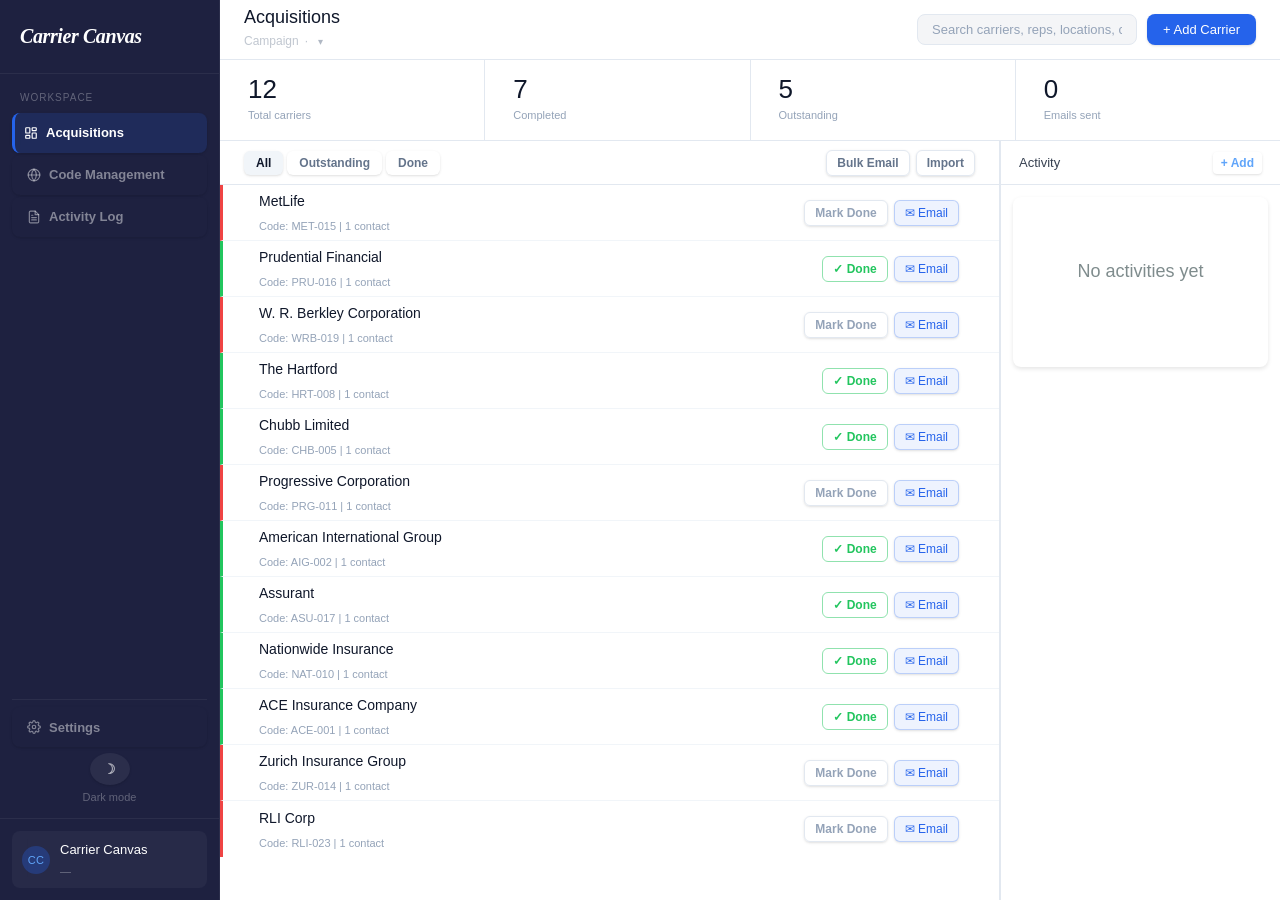
==== commit 9ccde699: "Fix carrier filter: remove display:flex !important that blocked display:none The .carrier-item CSS r" ====
--- a/acquisitions-app-standalone.html
+++ b/acquisitions-app-standalone.html
@@ -3982,7 +3982,7 @@
         /* Carrier item — flat row with left status border */
         .carrier-item {
             position: relative;
-            display: flex !important;
+            display: flex;
             flex-direction: row !important;
             align-items: center !important;
             height: 56px !important;
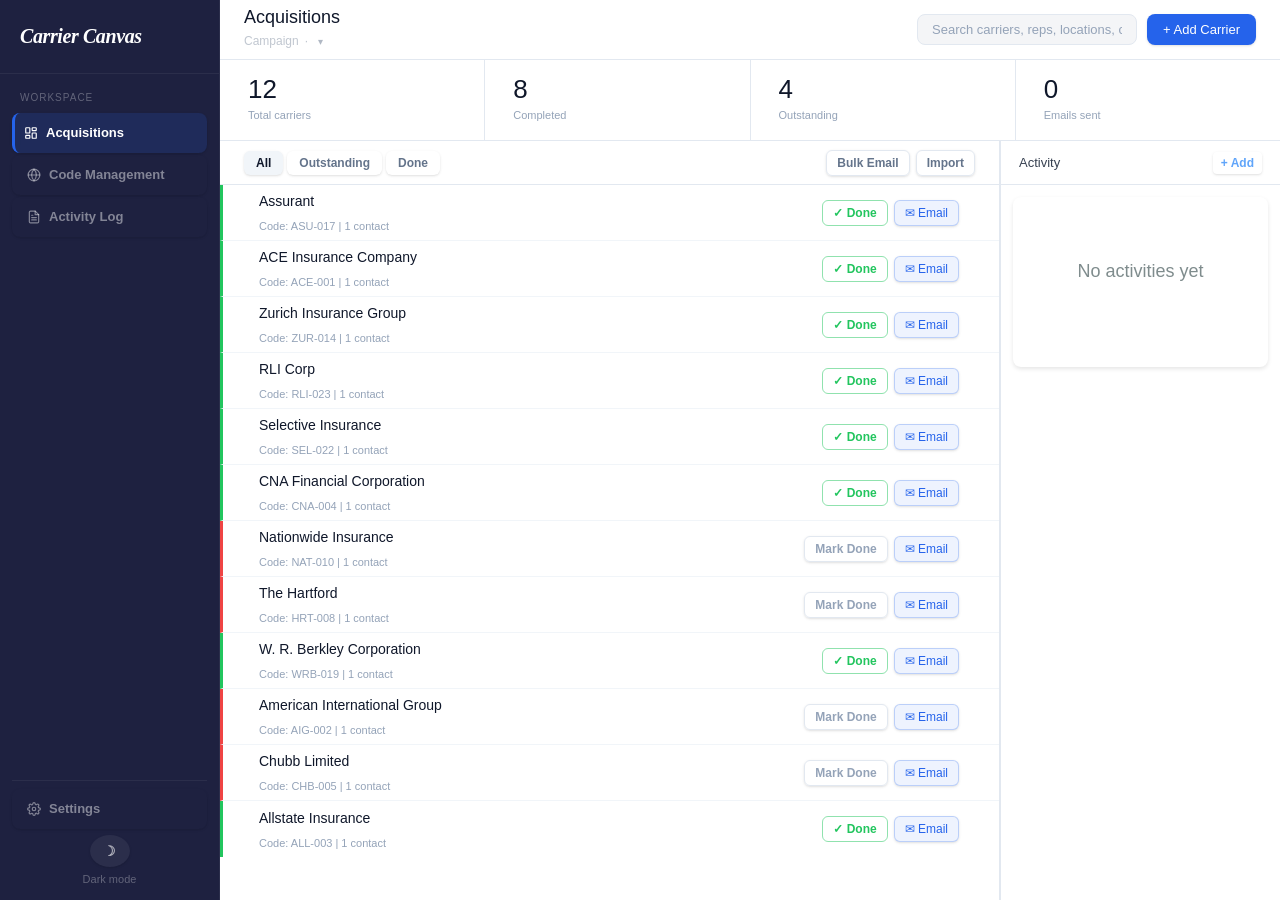
==== commit 141ba864: "Remove sidebar-footer element and related CSS Deleted the .sidebar-footer div (containing the CC ava" ====
--- a/acquisitions-app-standalone.html
+++ b/acquisitions-app-standalone.html
@@ -3489,34 +3489,6 @@
             margin-top: 3px;
         }
 
-        /* Sidebar footer + org pill */
-        .sidebar-footer {
-            padding: 12px;
-            border-top: 0.5px solid rgba(255,255,255,0.06);
-            flex-shrink: 0;
-        }
-        .sidebar-org-pill {
-            background: rgba(255,255,255,0.04);
-            border-radius: 8px;
-            padding: 8px 10px;
-            display: flex;
-            align-items: center;
-            gap: 10px;
-        }
-        .sidebar-avatar {
-            width: 28px;
-            height: 28px;
-            border-radius: 50%;
-            background: rgba(37,99,235,0.3);
-            color: #60a5fa;
-            font-size: 11px;
-            font-weight: 500;
-            display: flex;
-            align-items: center;
-            justify-content: center;
-            flex-shrink: 0;
-            letter-spacing: 0.02em;
-        }
         .sidebar-org-info { flex: 1; min-width: 0; }
         .sidebar-org-name {
             font-size: 13px;
@@ -4444,15 +4416,6 @@
                     <button class="sidebar-darkmode-btn" id="sidebarDarkmodeBtn"
                         onclick="applyDarkMode(!document.body.classList.contains('dark-mode'))"></button>
                     <div class="sidebar-darkmode-label">Dark mode</div>
-                </div>
-            </div>
-            <div class="sidebar-footer">
-                <div class="sidebar-org-pill">
-                    <div class="sidebar-avatar" id="sidebarAvatar">CC</div>
-                    <div class="sidebar-org-info">
-                        <div class="sidebar-org-name" id="sidebarOrgName">Carrier Canvas</div>
-                        <div class="sidebar-rep-name" id="sidebarRepName">—</div>
-                    </div>
                 </div>
             </div>
         </nav>
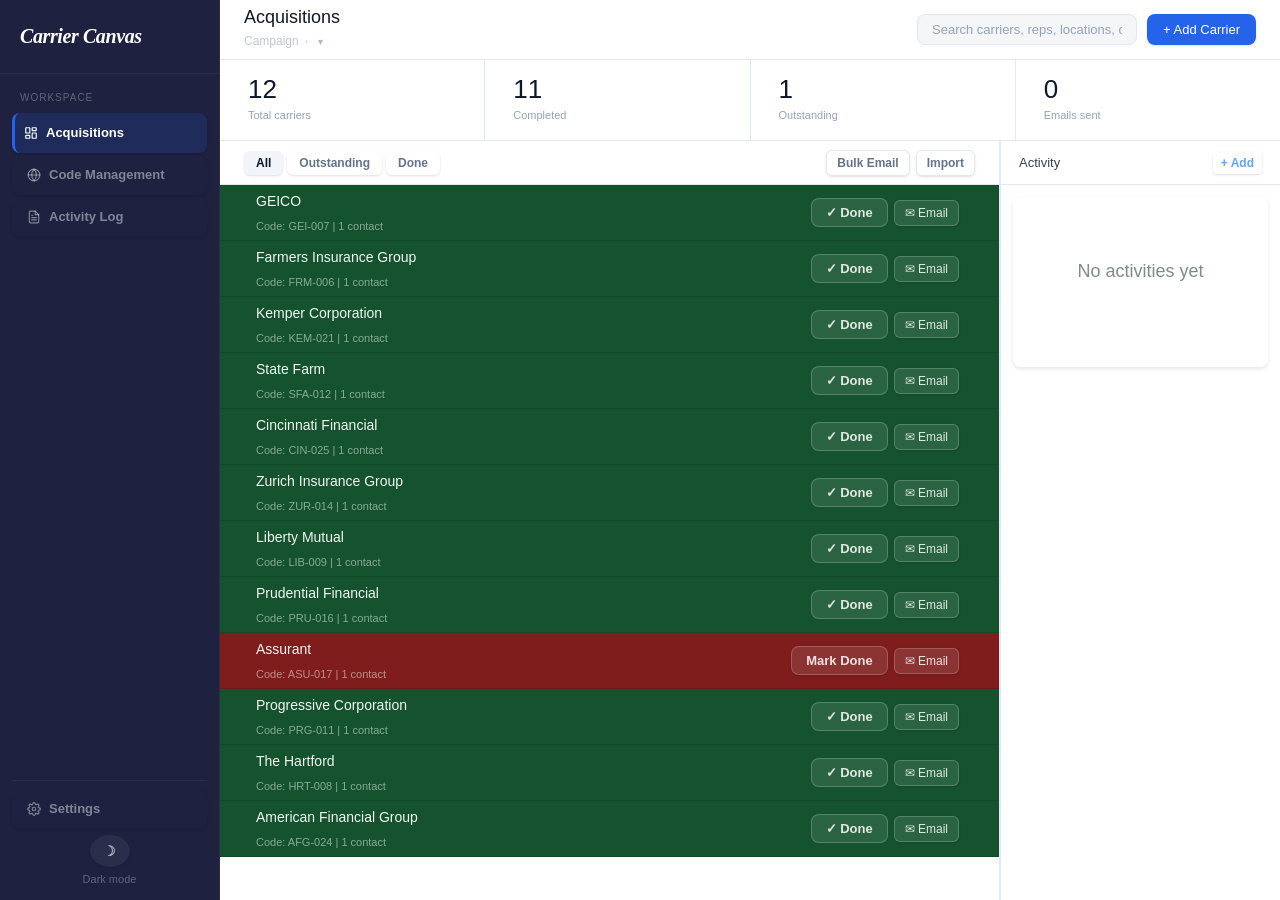
==== commit bad25d99: "Fix carrier row status colors not showing on live site Root cause: styles.css is not linked in acqui" ====
--- a/acquisitions-app-standalone.html
+++ b/acquisitions-app-standalone.html
@@ -109,14 +109,6 @@
 
         body.dark-mode .carrier-item {
             background: #1a1d27;
-        }
-
-        body.dark-mode .carrier-item.done {
-            border-left: 4px solid #22c55e !important;
-        }
-
-        body.dark-mode .carrier-item.outstanding {
-            border-left: 4px solid #ef4444 !important;
         }
 
         body.dark-mode .carrier-item:hover {
@@ -1167,14 +1159,6 @@
             transform: rotate(90deg);
         }
 
-        .carrier-item.done {
-            border-left: 4px solid #22c55e;
-        }
-
-        .carrier-item.outstanding {
-            border-left: 4px solid #ef4444;
-        }
-
         .carrier-content {
             max-height: 0;
             overflow: hidden;
@@ -1204,16 +1188,6 @@
         }
 
         .carrier-item.has-response {
-            background: linear-gradient(to right, rgba(37, 99, 235, 0.10) 0%, rgba(37, 99, 235, 0.02) 25%, transparent 50%);
-            border-left: 4px solid var(--primary);
-        }
-
-        .carrier-item.has-response.done {
-            background: linear-gradient(to right, rgba(16, 185, 129, 0.10) 0%, rgba(16, 185, 129, 0.02) 25%, transparent 50%);
-            border-left: 4px solid var(--success);
-        }
-
-        .carrier-item.has-response.outstanding {
             background: linear-gradient(to right, rgba(37, 99, 235, 0.10) 0%, rgba(37, 99, 235, 0.02) 25%, transparent 50%);
             border-left: 4px solid var(--primary);
         }
@@ -3974,20 +3948,6 @@
         .carrier-item:nth-child(even),
         .carrier-item:nth-child(odd) { background: transparent !important; }
         .carrier-item:hover { background: rgba(255,255,255,0.02) !important; }
-        /* Status left border */
-        .carrier-item.outstanding {
-            border-left: 3px solid #ef4444;
-            border-right: none;
-            border-top: none;
-            border-bottom: 0.5px solid rgba(255,255,255,0.04);
-        }
-        .carrier-item.done {
-            border-left: 3px solid #22c55e;
-            border-right: none;
-            border-top: none;
-            border-bottom: 0.5px solid rgba(255,255,255,0.04);
-        }
-
         /* Carrier header — make it take full row width */
         .carrier-header {
             display: flex;
@@ -4028,30 +3988,6 @@
         }
         .carrier-actions .btn-group {
             display: contents;
-        }
-
-        /* Mark Done button (outstanding state) */
-        .carrier-item.outstanding .carrier-actions button:first-of-type {
-            background: transparent;
-            border: 0.5px solid rgba(255,255,255,0.15);
-            color: rgba(255,255,255,0.5);
-            border-radius: 6px;
-            padding: 5px 10px;
-            font-size: 12px;
-            cursor: pointer;
-            white-space: nowrap;
-        }
-
-        /* Done button */
-        .carrier-item.done .carrier-actions button:first-of-type {
-            background: transparent;
-            border: 0.5px solid #22c55e;
-            color: #22c55e;
-            border-radius: 6px;
-            padding: 5px 10px;
-            font-size: 12px;
-            cursor: pointer;
-            white-space: nowrap;
         }
 
         /* Email button */
@@ -4189,8 +4125,6 @@
             border-bottom-color: #e2e8f0 !important;
         }
         body:not(.dark-mode) .carrier-item { background: white !important; border-bottom-color: #f1f5f9 !important; border-left-color: transparent !important; }
-        body:not(.dark-mode) .carrier-item.done { border-left-color: #22c55e !important; }
-        body:not(.dark-mode) .carrier-item.outstanding { border-left-color: #ef4444 !important; }
         body:not(.dark-mode) .carrier-item:nth-child(even),
         body:not(.dark-mode) .carrier-item:nth-child(odd) { background: white !important; }
         body:not(.dark-mode) .carrier-item:hover { background: #f8fafc !important; }
@@ -4200,14 +4134,6 @@
             border-color: #e2e8f0 !important;
             color: #64748b !important;
             background: transparent !important;
-        }
-        body:not(.dark-mode) .carrier-item.done .carrier-actions .btn-group button:first-child {
-            border-color: rgba(34,197,94,0.5) !important;
-            color: #22c55e !important;
-        }
-        body:not(.dark-mode) .carrier-item.outstanding .carrier-actions .btn-group button:first-child {
-            border-color: #e2e8f0 !important;
-            color: #94a3b8 !important;
         }
         body:not(.dark-mode) .carrier-actions .btn-group button:last-child {
             background: rgba(37,99,235,0.08) !important;
@@ -4306,6 +4232,76 @@
             padding: 10px 24px;
         }
 
+
+        /* ── Carrier row status colors (canonical, must stay last) ── */
+        body:not(.dark-mode) .carrier-item.done {
+          background-color: #14532d !important;
+          border-left: none !important;
+          border-bottom: 0.5px solid rgba(0,0,0,0.12) !important;
+        }
+        body:not(.dark-mode) .carrier-item.done .carrier-name {
+          color: rgba(255,255,255,0.95) !important;
+        }
+        body:not(.dark-mode) .carrier-item.done .carrier-code {
+          color: rgba(255,255,255,0.5) !important;
+        }
+        body:not(.dark-mode) .carrier-item.done:hover {
+          background-color: #166534 !important;
+        }
+        body:not(.dark-mode) .carrier-item.outstanding {
+          background-color: #7f1d1d !important;
+          border-left: none !important;
+          border-bottom: 0.5px solid rgba(0,0,0,0.12) !important;
+        }
+        body:not(.dark-mode) .carrier-item.outstanding .carrier-name {
+          color: rgba(255,255,255,0.95) !important;
+        }
+        body:not(.dark-mode) .carrier-item.outstanding .carrier-code {
+          color: rgba(255,255,255,0.5) !important;
+        }
+        body:not(.dark-mode) .carrier-item.outstanding:hover {
+          background-color: #991b1b !important;
+        }
+        body:not(.dark-mode) .carrier-item.done .carrier-actions button,
+        body:not(.dark-mode) .carrier-item.outstanding .carrier-actions button {
+          background: rgba(255,255,255,0.1) !important;
+          border: 0.5px solid rgba(255,255,255,0.2) !important;
+          color: rgba(255,255,255,0.85) !important;
+        }
+        body.dark-mode .carrier-item.done {
+          background-color: #1a3a2a !important;
+          border-left: none !important;
+          border-bottom: 0.5px solid rgba(0,0,0,0.2) !important;
+        }
+        body.dark-mode .carrier-item.done .carrier-name {
+          color: rgba(255,255,255,0.9) !important;
+        }
+        body.dark-mode .carrier-item.done .carrier-code {
+          color: rgba(255,255,255,0.4) !important;
+        }
+        body.dark-mode .carrier-item.done:hover {
+          background-color: #1f4a33 !important;
+        }
+        body.dark-mode .carrier-item.outstanding {
+          background-color: #3a1a1a !important;
+          border-left: none !important;
+          border-bottom: 0.5px solid rgba(0,0,0,0.2) !important;
+        }
+        body.dark-mode .carrier-item.outstanding .carrier-name {
+          color: rgba(255,255,255,0.9) !important;
+        }
+        body.dark-mode .carrier-item.outstanding .carrier-code {
+          color: rgba(255,255,255,0.4) !important;
+        }
+        body.dark-mode .carrier-item.outstanding:hover {
+          background-color: #4a2020 !important;
+        }
+        body.dark-mode .carrier-item.done .carrier-actions button,
+        body.dark-mode .carrier-item.outstanding .carrier-actions button {
+          background: rgba(255,255,255,0.08) !important;
+          border: 0.5px solid rgba(255,255,255,0.15) !important;
+          color: rgba(255,255,255,0.7) !important;
+        }
     </style>
 </head>
 <body>
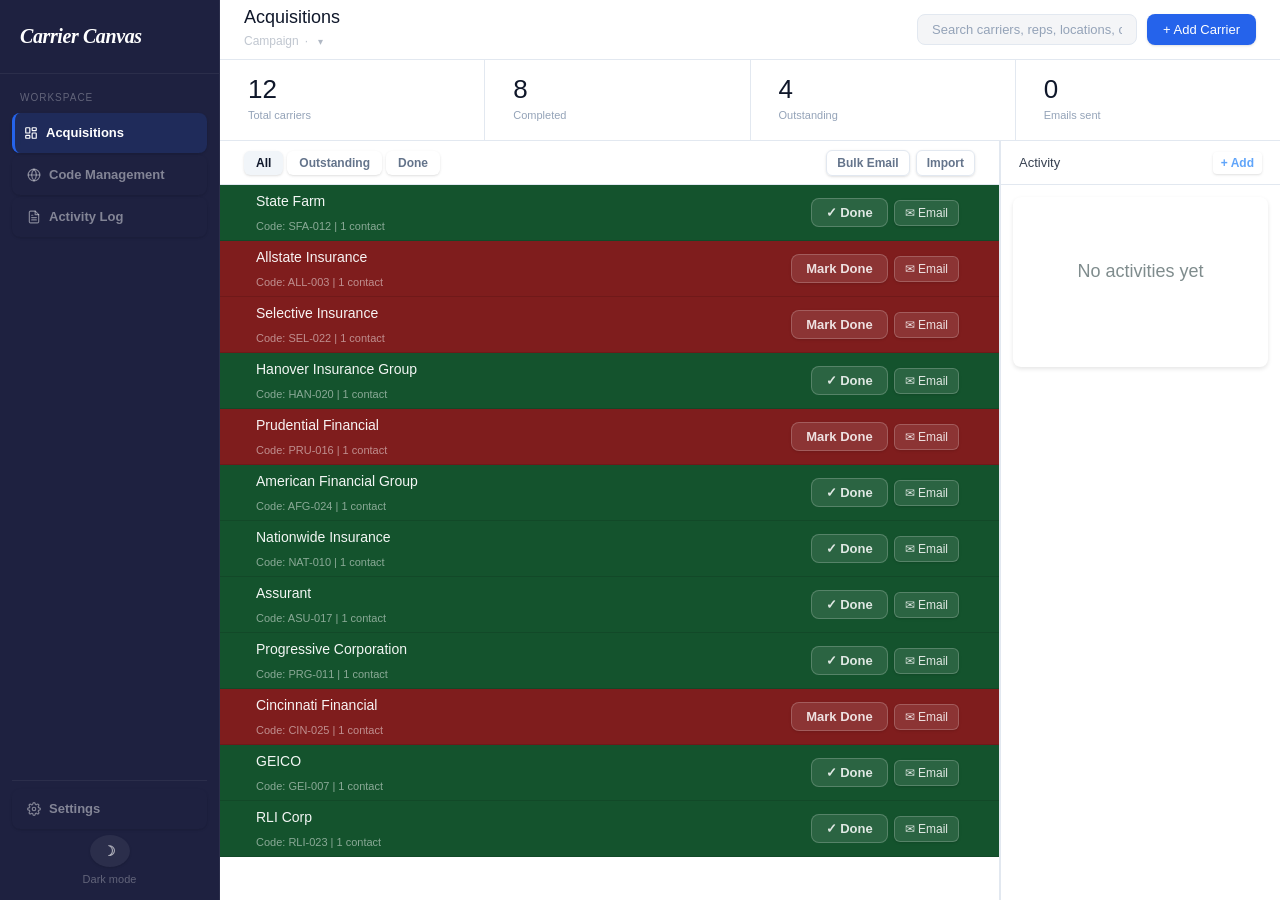
==== commit c5282944: "Add complete mobile layout for screens ≤768px - Step 1: Add .mobile-bottom-nav HTML (4-tab bar) afte" ====
--- a/acquisitions-app-standalone.html
+++ b/acquisitions-app-standalone.html
@@ -4301,6 +4301,265 @@
           background: rgba(255,255,255,0.08) !important;
           border: 0.5px solid rgba(255,255,255,0.15) !important;
           color: rgba(255,255,255,0.7) !important;
+        }
+
+        /* ── Mobile Layout ── */
+        .mobile-bottom-nav { display: none; }
+
+        @media (max-width: 768px) {
+          .sidebar { display: none !important; }
+          .app-shell { flex-direction: column; }
+          .main-wrapper {
+            height: calc(100vh - 60px);
+            padding-bottom: 60px;
+          }
+          .topbar {
+            padding: 12px 16px;
+            height: auto;
+          }
+          .topbar-left .page-title { font-size: 17px; }
+          .topbar-subtitle { display: none; }
+          .topbar-right .global-search-input {
+            width: 140px;
+            font-size: 12px;
+          }
+          .stats-row {
+            grid-template-columns: repeat(2, 1fr);
+          }
+          .content-area, #acquisitionsPage {
+            flex-direction: column;
+          }
+          .activity-panel {
+            display: none;
+          }
+          .list-header {
+            padding: 0 12px;
+            overflow-x: auto;
+          }
+          .filter-tabs {
+            gap: 4px;
+          }
+          .filter-tab {
+            font-size: 11px;
+            padding: 4px 10px;
+            white-space: nowrap;
+          }
+          .carrier-item {
+            padding: 0 12px;
+          }
+          .carrier-name { font-size: 13px; }
+          .carrier-code { font-size: 10px; }
+          .carrier-actions button {
+            padding: 5px 8px;
+            font-size: 11px;
+          }
+          .mobile-bottom-nav {
+            display: flex !important;
+            position: fixed;
+            bottom: 0;
+            left: 0;
+            right: 0;
+            height: 60px;
+            background: #0f1120;
+            border-top: 0.5px solid rgba(255,255,255,0.08);
+            z-index: 999;
+          }
+          .mobile-nav-item {
+            flex: 1;
+            display: flex;
+            flex-direction: column;
+            align-items: center;
+            justify-content: center;
+            gap: 3px;
+            cursor: pointer;
+            color: rgba(255,255,255,0.25);
+            transition: color 0.15s;
+          }
+          .mobile-nav-item.active { color: #60a5fa; }
+          .mobile-nav-item span {
+            font-size: 9px;
+            font-weight: 500;
+          }
+          .map-container svg { display: none; }
+          .map-title { display: none; }
+          .map-container { padding: 0; background: #0a0c14; }
+          .mobile-code-header { display: block !important; padding: 12px 14px 0; background: #0f1120; }
+          .mobile-state-label {
+            font-size: 9px;
+            font-weight: 500;
+            color: rgba(255,255,255,0.3);
+            text-transform: uppercase;
+            letter-spacing: 0.1em;
+            margin-bottom: 6px;
+          }
+          .mobile-state-trigger {
+            display: flex;
+            align-items: center;
+            justify-content: space-between;
+            background: #1a1d2e;
+            border: 0.5px solid rgba(255,255,255,0.12);
+            border-radius: 10px;
+            padding: 11px 14px;
+            cursor: pointer;
+            margin-bottom: 0;
+          }
+          .mobile-state-trigger.open {
+            border-color: rgba(37,99,235,0.4);
+            background: #1e2240;
+            border-radius: 10px 10px 0 0;
+          }
+          .mobile-state-name {
+            font-size: 14px;
+            font-weight: 500;
+            color: white;
+          }
+          .mobile-state-sub {
+            font-size: 10px;
+            color: rgba(255,255,255,0.3);
+            margin-top: 2px;
+          }
+          .mobile-state-chevron {
+            color: rgba(255,255,255,0.35);
+            font-size: 13px;
+            transition: transform 0.2s;
+          }
+          .mobile-state-dropdown {
+            background: #1a1d2e;
+            border: 0.5px solid rgba(255,255,255,0.1);
+            border-top: none;
+            border-radius: 0 0 10px 10px;
+            overflow: hidden;
+            margin-bottom: 12px;
+          }
+          .mobile-dropdown-item {
+            display: flex;
+            align-items: center;
+            justify-content: space-between;
+            padding: 12px 14px;
+            border-bottom: 0.5px solid rgba(255,255,255,0.05);
+            cursor: pointer;
+          }
+          .mobile-dropdown-item:last-child { border-bottom: none; }
+          .mobile-dropdown-item:active { background: rgba(255,255,255,0.04); }
+          .mobile-dropdown-name {
+            font-size: 13px;
+            color: rgba(255,255,255,0.8);
+          }
+          .mobile-dropdown-count {
+            font-size: 10px;
+            color: rgba(255,255,255,0.3);
+            background: rgba(255,255,255,0.06);
+            border-radius: 6px;
+            padding: 2px 7px;
+          }
+          .mobile-dropdown-count.has {
+            color: #60a5fa;
+            background: rgba(37,99,235,0.12);
+          }
+          .mobile-locations-list {
+            flex: 1;
+            background: #0a0c14;
+            overflow-y: auto;
+            padding-bottom: 70px;
+          }
+          .mobile-locations-header {
+            display: flex;
+            align-items: center;
+            justify-content: space-between;
+            padding: 12px 16px 8px;
+          }
+          .mobile-locations-title {
+            font-size: 10px;
+            font-weight: 500;
+            color: rgba(255,255,255,0.3);
+            text-transform: uppercase;
+            letter-spacing: 0.1em;
+          }
+          .mobile-locations-add {
+            font-size: 12px;
+            color: #60a5fa;
+            cursor: pointer;
+          }
+          .mobile-loc-row {
+            display: flex;
+            align-items: center;
+            padding: 12px 16px;
+            gap: 12px;
+            border-bottom: 0.5px solid rgba(255,255,255,0.04);
+            cursor: pointer;
+          }
+          .mobile-loc-row:active { background: rgba(255,255,255,0.03); }
+          .mobile-loc-icon {
+            width: 34px;
+            height: 34px;
+            border-radius: 9px;
+            background: rgba(255,255,255,0.05);
+            color: rgba(255,255,255,0.2);
+            display: flex;
+            align-items: center;
+            justify-content: center;
+            flex-shrink: 0;
+          }
+          .mobile-loc-icon.has {
+            background: rgba(37,99,235,0.15);
+            color: #60a5fa;
+          }
+          .mobile-loc-info { flex: 1; min-width: 0; }
+          .mobile-loc-name {
+            font-size: 13px;
+            font-weight: 500;
+            color: rgba(255,255,255,0.9);
+            white-space: nowrap;
+            overflow: hidden;
+            text-overflow: ellipsis;
+          }
+          .mobile-loc-addr {
+            font-size: 10px;
+            color: rgba(255,255,255,0.3);
+            margin-top: 2px;
+            white-space: nowrap;
+            overflow: hidden;
+            text-overflow: ellipsis;
+          }
+          .mobile-loc-badge {
+            font-size: 10px;
+            color: rgba(255,255,255,0.3);
+            background: rgba(255,255,255,0.06);
+            border-radius: 6px;
+            padding: 2px 7px;
+            flex-shrink: 0;
+          }
+          .mobile-loc-badge.has {
+            color: #60a5fa;
+            background: rgba(37,99,235,0.12);
+          }
+          .mobile-loc-chev {
+            font-size: 14px;
+            color: rgba(255,255,255,0.2);
+            flex-shrink: 0;
+          }
+
+          /* Light mode mobile overrides */
+          body:not(.dark-mode) .mobile-bottom-nav {
+            background: #1e2140;
+            border-top: 1px solid rgba(255,255,255,0.1);
+          }
+          body:not(.dark-mode) .mobile-state-trigger {
+            background: white;
+            border-color: #e2e8f0;
+          }
+          body:not(.dark-mode) .mobile-state-name { color: #0f172a; }
+          body:not(.dark-mode) .mobile-state-sub { color: #94a3b8; }
+          body:not(.dark-mode) .mobile-state-dropdown {
+            background: white;
+            border-color: #e2e8f0;
+          }
+          body:not(.dark-mode) .mobile-dropdown-name { color: #0f172a; }
+          body:not(.dark-mode) .mobile-dropdown-item { border-bottom-color: #f1f5f9; }
+          body:not(.dark-mode) .mobile-loc-row { border-bottom-color: #f1f5f9; }
+          body:not(.dark-mode) .mobile-loc-name { color: #0f172a; }
+          body:not(.dark-mode) .mobile-loc-addr { color: #94a3b8; }
+          body:not(.dark-mode) .mobile-locations-list { background: #f8fafc; }
         }
     </style>
 </head>
@@ -4506,6 +4765,27 @@
 
         <!-- Code Management Page -->
         <div id="codeManagementPage" class="page-container">
+            <div class="mobile-code-header" style="display:none;">
+              <div class="mobile-state-picker">
+                <div class="mobile-state-label">State</div>
+                <div class="mobile-state-trigger" id="mobileStateTrigger" onclick="toggleMobileStateDropdown()">
+                  <div>
+                    <div class="mobile-state-name" id="mobileStateName">Select a state</div>
+                    <div class="mobile-state-sub" id="mobileStateSub">Tap to choose</div>
+                  </div>
+                  <span class="mobile-state-chevron" id="mobileStateChevron">▾</span>
+                </div>
+                <div class="mobile-state-dropdown" id="mobileStateDropdown" style="display:none;">
+                </div>
+              </div>
+            </div>
+            <div class="mobile-locations-list" id="mobileLocationsList" style="display:none;">
+              <div class="mobile-locations-header">
+                <span class="mobile-locations-title" id="mobileLocationsTitle">Locations</span>
+                <span class="mobile-locations-add" onclick="showAddLocationModal()">+ Add</span>
+              </div>
+              <div id="mobileLocationsContainer"></div>
+            </div>
             <div class="map-container">
                 <h2 class="map-title">Select a State to Manage Offices</h2>
                                                 <svg class="us-map" viewBox="192 9 1028 746" xmlns="http://www.w3.org/2000/svg">
@@ -4741,6 +5021,25 @@
             </div><!-- end body-area -->
         </div><!-- end main-wrapper -->
     </div><!-- end app-shell / mainApp -->
+
+    <nav class="mobile-bottom-nav">
+      <div class="mobile-nav-item active" data-page="acquisitions" onclick="mobileSwitchPage('acquisitions')">
+        <svg width="22" height="22" viewBox="0 0 22 22" fill="none" stroke="currentColor" stroke-width="1.5"><rect x="2" y="2" width="8" height="8" rx="1.5"/><rect x="12" y="2" width="8" height="8" rx="1.5"/><rect x="2" y="12" width="8" height="8" rx="1.5"/><rect x="12" y="12" width="8" height="8" rx="1.5"/></svg>
+        <span>Acquisitions</span>
+      </div>
+      <div class="mobile-nav-item" data-page="code" onclick="mobileSwitchPage('code')">
+        <svg width="22" height="22" viewBox="0 0 22 22" fill="none" stroke="currentColor" stroke-width="1.5"><circle cx="11" cy="10" r="5"/><path d="M11 15v5M8 20h6"/></svg>
+        <span>Map</span>
+      </div>
+      <div class="mobile-nav-item" data-page="activity" onclick="mobileSwitchPage('activity')">
+        <svg width="22" height="22" viewBox="0 0 22 22" fill="none" stroke="currentColor" stroke-width="1.5"><path d="M4 7h14M4 11h9M4 15h11"/></svg>
+        <span>Activity</span>
+      </div>
+      <div class="mobile-nav-item" data-page="settings" onclick="document.querySelector('#settingsModal').style.display='flex'">
+        <svg width="22" height="22" viewBox="0 0 22 22" fill="none" stroke="currentColor" stroke-width="1.5"><circle cx="11" cy="9" r="3.5"/><path d="M3 19c0-3.9 3.6-7 8-7s8 3.1 8 7"/></svg>
+        <span>Settings</span>
+      </div>
+    </nav>
 
     <!-- Global Search Suggestions Dropdown (positioned outside main container for proper z-index layering) -->
     <div id="searchSuggestions" class="search-suggestions" style="display: none;"></div>
@@ -14114,6 +14413,97 @@
             if (tabs) _tabsLayoutObserver.observe(tabs, { childList: true, subtree: true });
             updateStats();
         });
+
+        // Mobile navigation functions
+        function mobileSwitchPage(page) {
+          document.querySelectorAll('.mobile-nav-item').forEach(item => {
+            item.classList.remove('active');
+          });
+          const clicked = document.querySelector('.mobile-nav-item[data-page="' + page + '"]');
+          if (clicked) clicked.classList.add('active');
+          document.querySelectorAll('.page-container, .state-detail-page').forEach(p => {
+            p.classList.remove('active');
+          });
+          if (page === 'acquisitions') {
+            document.querySelector('#acquisitionsPage').classList.add('active');
+          } else if (page === 'code') {
+            document.querySelector('#codeManagementPage').classList.add('active');
+            initMobileCodeManagement();
+          } else if (page === 'activity') {
+            document.querySelector('#acquisitionsPage').classList.add('active');
+            document.querySelector('.activity-panel').scrollIntoView();
+          }
+        }
+        function initMobileCodeManagement() {
+          if (window.innerWidth > 768) return;
+          const dropdown = document.getElementById('mobileStateDropdown');
+          if (!dropdown) return;
+          dropdown.innerHTML = '';
+          const states = getAvailableStates();
+          states.forEach(state => {
+            const locations = getLocationsForState(state);
+            const item = document.createElement('div');
+            item.className = 'mobile-dropdown-item';
+            item.innerHTML = '<span class="mobile-dropdown-name">' + state + '</span><span class="mobile-dropdown-count ' + (locations.length > 0 ? 'has' : '') + '">' + locations.length + ' location' + (locations.length !== 1 ? 's' : '') + '</span>';
+            item.onclick = () => selectMobileState(state);
+            dropdown.appendChild(item);
+          });
+          const addItem = document.createElement('div');
+          addItem.className = 'mobile-dropdown-item';
+          addItem.innerHTML = '<span class="mobile-dropdown-name" style="color:rgba(255,255,255,0.3)">+ Add state</span><span></span>';
+          dropdown.appendChild(addItem);
+        }
+        function getAvailableStates() {
+          const paths = document.querySelectorAll('.map-container svg path[data-state], .map-container svg path[id]');
+          const states = [];
+          paths.forEach(p => {
+            const state = p.getAttribute('data-state') || p.getAttribute('id');
+            if (state && state.length > 2) states.push(state);
+          });
+          if (states.length === 0) {
+            return ['Tennessee', 'Kentucky', 'Georgia', 'Virginia', 'Alabama'];
+          }
+          return states.sort();
+        }
+        function getLocationsForState(state) {
+          try {
+            const data = JSON.parse(localStorage.getItem('stateOffices_' + state) || '[]');
+            return data;
+          } catch(e) { return []; }
+        }
+        function toggleMobileStateDropdown() {
+          const dropdown = document.getElementById('mobileStateDropdown');
+          const chevron = document.getElementById('mobileStateChevron');
+          const trigger = document.getElementById('mobileStateTrigger');
+          if (!dropdown) return;
+          const isOpen = dropdown.style.display !== 'none';
+          dropdown.style.display = isOpen ? 'none' : 'block';
+          trigger.classList.toggle('open', !isOpen);
+          chevron.style.transform = isOpen ? 'rotate(0deg)' : 'rotate(180deg)';
+        }
+        function selectMobileState(stateName) {
+          document.getElementById('mobileStateName').textContent = stateName;
+          const locations = getLocationsForState(stateName);
+          document.getElementById('mobileStateSub').textContent = locations.length + ' location' + (locations.length !== 1 ? 's' : '');
+          document.getElementById('mobileStateDropdown').style.display = 'none';
+          document.getElementById('mobileStateChevron').style.transform = 'rotate(0deg)';
+          const container = document.getElementById('mobileLocationsContainer');
+          const listTitle = document.getElementById('mobileLocationsTitle');
+          listTitle.textContent = 'Locations in ' + stateName;
+          container.innerHTML = '';
+          if (locations.length === 0) {
+            container.innerHTML = '<div style="padding:20px;text-align:center;font-size:13px;color:rgba(255,255,255,0.25);">No locations yet</div>';
+          } else {
+            locations.forEach(loc => {
+              const row = document.createElement('div');
+              row.className = 'mobile-loc-row';
+              row.innerHTML = '<div class="mobile-loc-icon' + (loc.carriers && loc.carriers.length > 0 ? ' has' : '') + '"><svg width="16" height="16" viewBox="0 0 16 16" fill="none"><path d="M8 2C5.2 2 3 4.2 3 7c0 3.5 5 8 5 8s5-4.5 5-8c0-2.8-2.2-5-5-5z" stroke="currentColor" stroke-width="1.2"/><circle cx="8" cy="7" r="2" fill="currentColor" opacity="0.6"/></svg></div><div class="mobile-loc-info"><div class="mobile-loc-name">' + (loc.name || 'Unnamed') + '</div><div class="mobile-loc-addr">' + (loc.address || 'No address added') + '</div></div><div class="mobile-loc-badge' + (loc.carriers && loc.carriers.length > 0 ? ' has' : '') + '">' + (loc.carriers ? loc.carriers.length : 0) + ' carrier' + ((loc.carriers && loc.carriers.length !== 1) ? 's' : '') + '</div><span class="mobile-loc-chev">›</span>';
+              row.onclick = () => openLocationDetail(loc.id || loc.name);
+              container.appendChild(row);
+            });
+          }
+          document.getElementById('mobileLocationsList').style.display = 'block';
+        }
     </script>
 </body>
 </html>
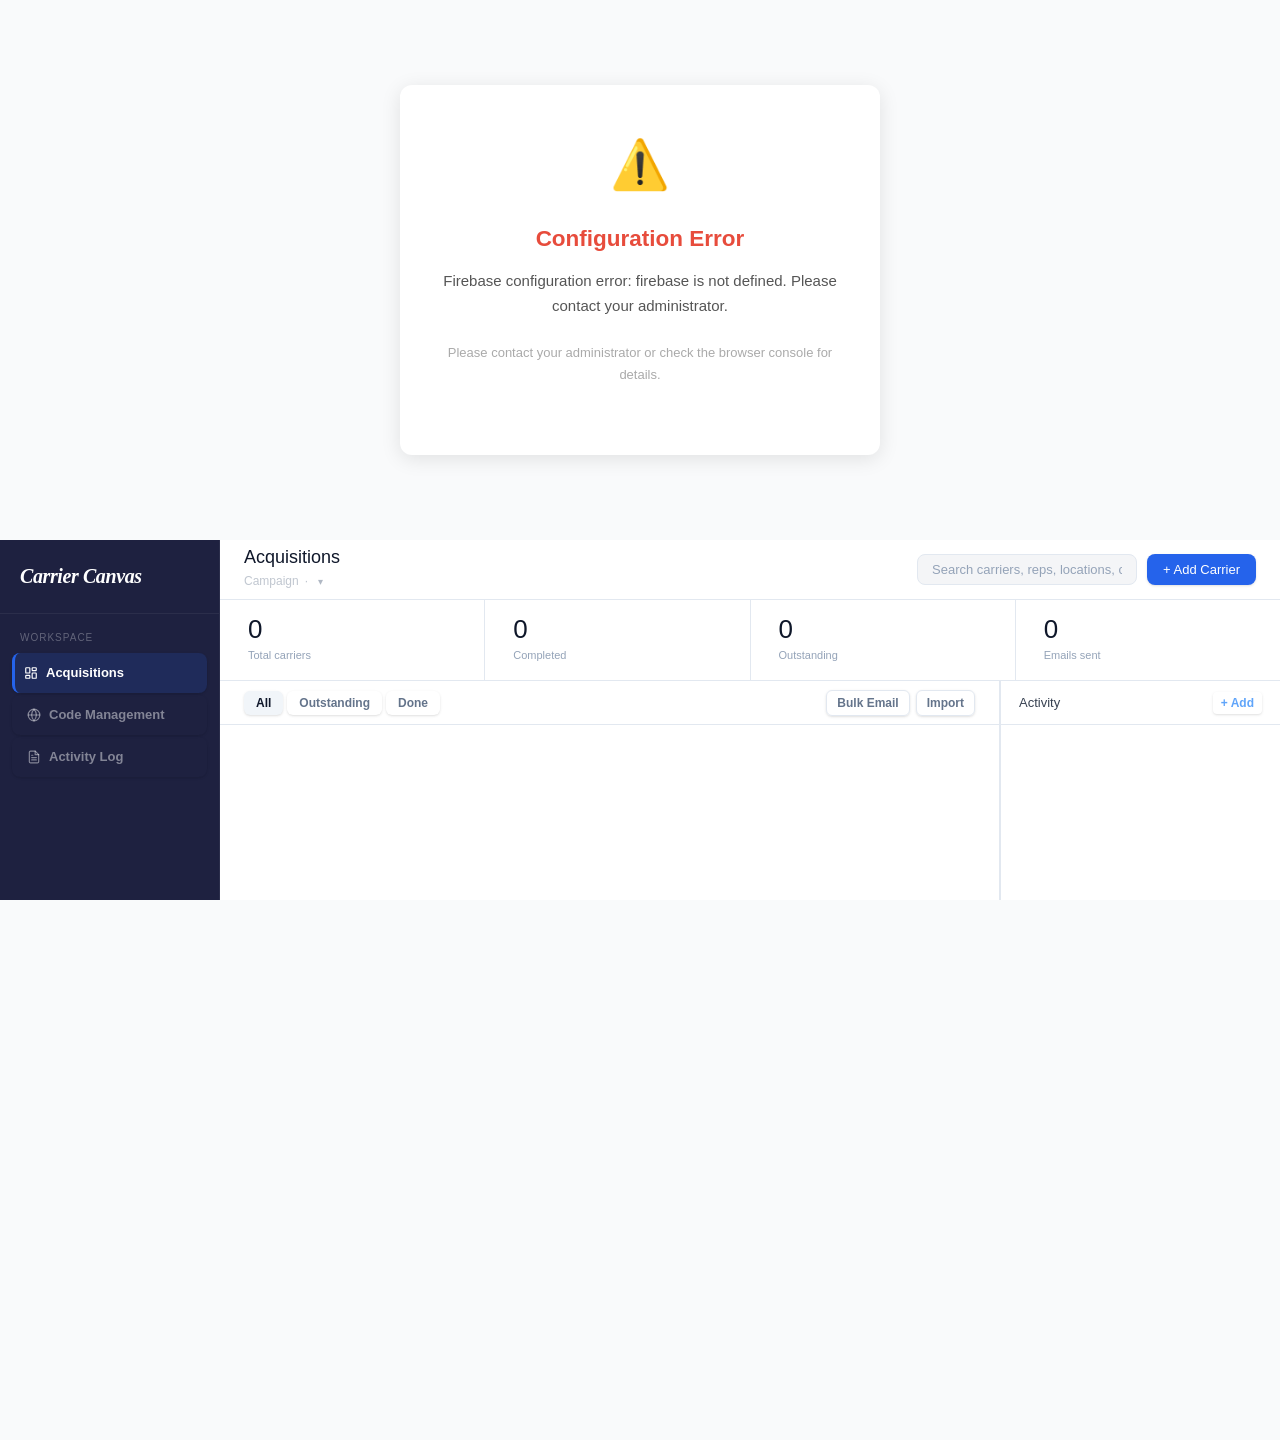
==== commit 581971e4: "Refactor: remove localStorage fallbacks, make Microsoft auth mandatory - Remove Google sign-in butto" ====
--- a/acquisitions-app-standalone.html
+++ b/acquisitions-app-standalone.html
@@ -1878,32 +1878,6 @@
             background: #1e4fa8;
         }
 
-        .google-signin-btn {
-            display: flex;
-            align-items: center;
-            justify-content: center;
-            gap: 12px;
-            width: 100%;
-            padding: 12px 24px;
-            background: white;
-            border: 2px solid #dce4ec;
-            border-radius: 6px;
-            cursor: pointer;
-            font-size: 16px;
-            font-weight: 500;
-            color: #2c3e50;
-            transition: all 0.3s ease;
-        }
-
-        .google-signin-btn:hover {
-            border-color: #3498db;
-            background: #f8f9fa;
-        }
-
-        .google-icon {
-            width: 20px;
-            height: 20px;
-        }
 
         .sync-status {
             position: fixed;
@@ -4625,6 +4599,16 @@
         </div>
     </div>
 
+    <!-- Error Screen -->
+    <div id="errorScreen" class="auth-container" style="display: none;">
+        <div class="auth-box" style="max-width: 480px; text-align: center;">
+            <div style="font-size: 48px; margin-bottom: 16px;">⚠️</div>
+            <h2 style="color: #e74c3c; margin-bottom: 12px;">Configuration Error</h2>
+            <p id="errorScreenMessage" style="color: #555; margin-bottom: 24px;"></p>
+            <p style="font-size: 13px; color: #aaa;">Please contact your administrator or check the browser console for details.</p>
+        </div>
+    </div>
+
     <!-- Main App -->
     <div id="mainApp" class="app-shell" style="display: none;">
 
@@ -5541,7 +5525,7 @@
                         <a href="https://console.firebase.google.com" target="_blank" style="color: #3498db;">Get your config from Firebase Console</a>
                     </p>
                     <p style="font-size: 12px; color: #e74c3c; margin-bottom: 15px;">
-                        ⚠️ <strong>Important:</strong> All keys must be quoted with double quotes. Include "storageBucket" to enable logo uploads. Without Firebase, data is saved only to your browser's localStorage.
+                        ⚠️ <strong>Important:</strong> All keys must be quoted with double quotes. Include "storageBucket" to enable logo uploads. Firebase is required — sign-in and all data storage depend on it.
                     </p>
                     <textarea id="firebaseConfig" rows="8" placeholder='Paste your Firebase config JSON here:&#10;{&#10;  "apiKey": "...",&#10;  "authDomain": "...",&#10;  "projectId": "...",&#10;  "storageBucket": "...",&#10;  "messagingSenderId": "...",&#10;  "appId": "..."&#10;}'></textarea>
                 </div>
@@ -6022,7 +6006,8 @@
         function initializeFirebase() {
             // Load Firebase config from settings
             if (!appSettings.firebase.config) {
-                console.log('Firebase config not found - using localStorage mode');
+                console.error('Firebase config not found');
+                showErrorScreen('Firebase is not configured. Please contact your administrator.');
                 return false;
             }
 
@@ -6051,29 +6036,10 @@
                         loadDataFromFirebase();
                     } else {
                         currentUser = null;
-
-                        // If user explicitly signed out, always show the auth screen
-                        if (intentionalSignOut) {
-                            intentionalSignOut = false;
-                            showAuthScreen();
-                            return;
-                        }
-
-                        // Load from localStorage as fallback when not signed in on initial load
-                        console.log('Not signed in - loading from localStorage');
-                        const hasLocalData = loadDataFromLocalStorage();
-
-                        if (hasLocalData) {
-                            // User has local data, show main app
-                            showMainApp();
-                            renderAcquisitionTabs();
-                            if (acquisitions.length > 0) {
-                                selectAcquisition(acquisitions[0].id);
-                            }
-                        } else {
-                            // No local data, show auth screen
-                            showAuthScreen();
-                        }
+                        intentionalSignOut = false;
+                        acquisitions = [];
+                        activities = [];
+                        showAuthScreen();
                     }
                 });
 
@@ -6081,15 +6047,7 @@
                 return true;
             } catch (error) {
                 console.error('Firebase initialization error:', error);
-
-                // Clear invalid Firebase config
-                console.log('Clearing invalid Firebase config and using localStorage mode');
-                appSettings.firebase.config = '';
-                saveAppSettings();
-
-                // Don't show alert on every page load - just log it
-                console.warn('Firebase not configured properly. Using localStorage mode. Go to Settings to configure Firebase.');
-
+                showErrorScreen('Firebase configuration error: ' + error.message + '. Please contact your administrator.');
                 return false;
             }
         }
@@ -6123,21 +6081,6 @@
 
         // ==================== AUTHENTICATION FUNCTIONS ====================
 
-        async function signInWithGoogle() {
-            if (!firebaseAuth) {
-                showWarning('Please configure Firebase in Settings first.\n\n1. Go to Settings\n2. Add your Firebase configuration\n3. Save and reload the page');
-                return;
-            }
-
-            try {
-                const provider = new firebase.auth.GoogleAuthProvider();
-                await firebaseAuth.signInWithPopup(provider);
-                // onAuthStateChanged will handle the rest
-            } catch (error) {
-                console.error('Sign-in error:', error);
-                showError('Sign-in failed: ' + error.message);
-            }
-        }
 
         async function signInWithMicrosoft() {
             if (!firebaseAuth) return;
@@ -6440,8 +6383,17 @@
         function showAuthScreen() {
             document.getElementById('authScreen').style.display = 'flex';
             document.getElementById('orgOnboardingScreen').style.display = 'none';
+            document.getElementById('errorScreen').style.display = 'none';
             document.getElementById('mainApp').style.display = 'none';
             currentOrgId = null;
+        }
+
+        function showErrorScreen(message) {
+            document.getElementById('authScreen').style.display = 'none';
+            document.getElementById('orgOnboardingScreen').style.display = 'none';
+            document.getElementById('mainApp').style.display = 'none';
+            document.getElementById('errorScreenMessage').textContent = message;
+            document.getElementById('errorScreen').style.display = 'flex';
         }
 
         function showMainApp() {
@@ -6458,39 +6410,16 @@
         }
 
         function initializeApp() {
-            // Load settings from localStorage
-            loadSettings();
-
-            // Load custom templates from localStorage
-            loadCustomTemplates();
-
-            // Load state offices from localStorage
-            loadStateOffices();
-
-            // Initialize Firebase if configured
-            const firebaseInitialized = initializeFirebase();
+            // Load device-specific Outlook session
+            loadOutlookSession();
+
+            // Initialize Firebase (mandatory — shows error screen if not configured)
+            initializeFirebase();
 
             // Initialize MSAL if configured
             initializeMSAL();
 
-            if (!firebaseInitialized) {
-                // If Firebase not configured, load from localStorage or sample data
-                showMainApp();
-
-                // Try to load from localStorage first
-                const hasLocalData = loadDataFromLocalStorage();
-
-                if (!hasLocalData) {
-                    // If no local data, load sample data
-                    loadSampleData();
-                }
-
-                renderAcquisitionTabs();
-                if (acquisitions.length > 0) {
-                    selectAcquisition(acquisitions[0].id);
-                }
-            }
-            // If Firebase is configured, onAuthStateChanged will handle the rest
+            // onAuthStateChanged will handle showing auth screen or main app
 
             // Setup signature image upload handler
             const signatureImageUpload = document.getElementById('signatureImageUpload');
@@ -6664,18 +6593,19 @@
         let currentEditingTemplateId = null;
 
         function loadCustomTemplates() {
-            const saved = localStorage.getItem('emailTemplates');
-            if (saved) {
-                try {
-                    emailTemplates = JSON.parse(saved);
-                } catch (e) {
-                    console.error('Error loading templates:', e);
-                }
-            }
-        }
-
-        function saveTemplatesToLocalStorage() {
-            localStorage.setItem('emailTemplates', JSON.stringify(emailTemplates));
+            // Templates are loaded from Firebase in loadDataFromFirebase()
+            // This is a no-op kept for compatibility
+        }
+
+        async function saveTemplatesToFirebase() {
+            if (!firestore || !currentUser || !currentOrgId) return;
+            try {
+                await firestore.collection('organizations').doc(currentOrgId)
+                    .collection('settings').doc('emailTemplates')
+                    .set({ templates: emailTemplates });
+            } catch (e) {
+                console.error('Error saving email templates to Firebase:', e);
+            }
         }
 
         function showTemplateManager() {
@@ -6754,7 +6684,7 @@
                 showSuccess('Template created successfully!');
             }
 
-            saveTemplatesToLocalStorage();
+            saveTemplatesToFirebase();
             renderTemplateManagerList();
         }
 
@@ -6764,7 +6694,7 @@
             const template = emailTemplates[currentEditingTemplateId];
             if (confirm(`Are you sure you want to delete "${template.name}"?`)) {
                 delete emailTemplates[currentEditingTemplateId];
-                saveTemplatesToLocalStorage();
+                saveTemplatesToFirebase();
                 showTemplateEditorEmpty();
                 renderTemplateManagerList();
                 showSuccess('Template deleted successfully!');
@@ -6775,18 +6705,8 @@
 
         async function loadDataFromFirebase() {
             if (!firestore || !currentUser) {
-                // If Firebase not available, load from localStorage
-                console.log('Firebase not available, loading from localStorage');
-                const hasLocalData = loadDataFromLocalStorage();
-
-                if (!hasLocalData) {
-                    console.log('No localStorage data found');
-                }
-
-                renderAcquisitionTabs();
-                if (acquisitions.length > 0) {
-                    selectAcquisition(acquisitions[0].id);
-                }
+                console.error('Cannot load data — Firebase or user not available');
+                showErrorScreen('Unable to connect to Firebase. Please sign in again.');
                 return;
             }
 
@@ -6829,7 +6749,6 @@
                 if (stateOfficesDoc.exists && stateOfficesDoc.data().data) {
                     stateOffices = stateOfficesDoc.data().data;
                     migrateStateOfficesData();
-                    localStorage.setItem('stateOffices', JSON.stringify(stateOffices));
                     console.log('Loaded stateOffices from Firebase');
                 }
 
@@ -6842,14 +6761,18 @@
                         ...appSettings,
                         ...cloudSettings,
                         firebase: { ...appSettings.firebase, config: HARDCODED_FIREBASE_CONFIG },
-                        outlook: appSettings.outlook // keep local outlook session (device-specific)
+                        outlook: appSettings.outlook // keep device-specific outlook session
                     };
-                    localStorage.setItem('appSettings', JSON.stringify(appSettings));
                     console.log('Loaded appSettings from Firebase');
                 }
 
-                // Update localStorage to match Firebase (not the other way around)
-                saveDataToLocalStorage();
+                // Load email templates from Firebase
+                const templatesDoc = await firestore.collection('organizations').doc(currentOrgId)
+                    .collection('settings').doc('emailTemplates').get();
+                if (templatesDoc.exists && templatesDoc.data().templates) {
+                    emailTemplates = { ...emailTemplates, ...templatesDoc.data().templates };
+                    console.log('Loaded email templates from Firebase');
+                }
 
                 renderAcquisitionTabs();
                 if (acquisitions.length > 0) {
@@ -6860,29 +6783,12 @@
                 setTimeout(() => hideSyncStatus(), 3000);
             } catch (error) {
                 console.error('Error loading data from Firebase:', error);
-
-                // Fallback to localStorage if Firebase fails
-                console.log('Falling back to localStorage due to Firebase error');
-                const hasLocalData = loadDataFromLocalStorage();
-
-                if (!hasLocalData) {
-                    console.log('No localStorage data found');
-                }
-
-                renderAcquisitionTabs();
-                if (acquisitions.length > 0) {
-                    selectAcquisition(acquisitions[0].id);
-                }
-
-                showSyncStatus('error', 'Using local data');
-                setTimeout(() => hideSyncStatus(), 5000);
+                showSyncStatus('error', 'Failed to load data');
+                showErrorScreen('Failed to load data from Firebase: ' + error.message);
             }
         }
 
         async function saveAcquisitionToFirebase(acquisition) {
-            // Always save to localStorage first (immediate backup)
-            saveDataToLocalStorage();
-
             if (!firestore || !currentUser) return;
 
             try {
@@ -6902,9 +6808,6 @@
         }
 
         async function saveActivityToFirebase(activity) {
-            // Always save to localStorage first (immediate backup)
-            saveDataToLocalStorage();
-
             if (!firestore || !currentUser) return;
 
             try {
@@ -6926,9 +6829,6 @@
         async function markActivityComplete(activityTimestamp) {
             // Remove from local array
             activities = activities.filter(a => a.timestamp !== activityTimestamp);
-
-            // Save to localStorage
-            saveDataToLocalStorage();
 
             // Delete from Firebase
             if (firestore && currentUser) {
@@ -7057,44 +6957,9 @@
             }, hideDelay);
         }
 
-        // ========================================
-        // LOCAL STORAGE PERSISTENCE (FALLBACK)
-        // ========================================
-
-        function saveDataToLocalStorage() {
-            try {
-                // Save acquisitions (includes carriers with files)
-                localStorage.setItem('acquisitions', JSON.stringify(acquisitions));
-
-                // Save activities
-                localStorage.setItem('activities', JSON.stringify(activities));
-
-                console.log('Data saved to localStorage');
-            } catch (error) {
-                console.error('Error saving to localStorage:', error);
-                // If storage quota exceeded, try to save without file data
-                if (error.name === 'QuotaExceededError') {
-                    try {
-                        const acquisitionsWithoutLargeFiles = acquisitions.map(acq => ({
-                            ...acq,
-                            carriers: acq.carriers.map(carrier => ({
-                                ...carrier,
-                                files: carrier.files ? carrier.files.slice(0, 5) : [] // Limit to 5 files
-                            }))
-                        }));
-                        localStorage.setItem('acquisitions', JSON.stringify(acquisitionsWithoutLargeFiles));
-                        localStorage.setItem('activities', JSON.stringify(activities));
-                        console.warn('Saved with limited files due to storage quota');
-                    } catch (e) {
-                        console.error('Failed to save even with limits:', e);
-                    }
-                }
-            }
-        }
-
-        // Save stateOffices to localStorage AND Firebase
+
+        // Save stateOffices to Firebase
         async function saveStateOffices() {
-            localStorage.setItem('stateOffices', JSON.stringify(stateOffices));
             if (!firestore || !currentUser || !currentOrgId) return;
             try {
                 await firestore.collection('organizations').doc(currentOrgId)
@@ -7105,9 +6970,8 @@
             }
         }
 
-        // Save appSettings to localStorage AND Firebase (excludes device-specific tokens)
+        // Save appSettings to Firebase (excludes device-specific tokens)
         async function saveAppSettings() {
-            localStorage.setItem('appSettings', JSON.stringify(appSettings));
             if (!firestore || !currentUser || !currentOrgId) return;
             try {
                 const { outlook, ...settingsToSync } = appSettings;
@@ -7121,34 +6985,6 @@
             }
         }
 
-        function loadDataFromLocalStorage() {
-            try {
-                // Load acquisitions
-                const savedAcquisitions = localStorage.getItem('acquisitions');
-                if (savedAcquisitions) {
-                    acquisitions = JSON.parse(savedAcquisitions);
-                    console.log('Loaded acquisitions from localStorage:', acquisitions.length);
-                }
-
-                // Load activities
-                const savedActivities = localStorage.getItem('activities');
-                if (savedActivities) {
-                    activities = JSON.parse(savedActivities);
-                    console.log('Loaded activities from localStorage:', activities.length);
-                }
-
-                return acquisitions.length > 0;
-            } catch (error) {
-                console.error('Error loading from localStorage:', error);
-                return false;
-            }
-        }
-
-        function clearLocalStorageData() {
-            localStorage.removeItem('acquisitions');
-            localStorage.removeItem('activities');
-            console.log('Cleared data from localStorage');
-        }
 
         function loadSampleData() {
             const sampleAcquisitions = [
@@ -7299,9 +7135,6 @@
                 if (currentAcquisitionId === contextMenuAcquisitionId) {
                     currentAcquisitionId = acquisitions.length > 0 ? acquisitions[0].id : null;
                 }
-
-                // Save to localStorage after deletion
-                saveDataToLocalStorage();
 
                 renderAcquisitionTabs();
                 if (currentAcquisitionId) {
@@ -8373,9 +8206,6 @@
                     console.log('Deleted from Firestore');
                 }
 
-                // Save updated data to localStorage
-                saveDataToLocalStorage();
-
                 // Refresh the display
                 renderCarriersList();
                 renderActivityLog();
@@ -8718,23 +8548,14 @@
                         }
 
                         setFileUploadStatus('❌ ' + errorMessage, 'error');
-                        console.log('Attempting to upload to localStorage as fallback...');
-
-                        // Fall back to localStorage mode with proper async handling
-                        try {
-                            await uploadToLocalStorage(files, acquisition);
-                            fileInput.value = '';
-                        } catch (lsError) {
-                            setFileUploadStatus('❌ ' + errorMessage + '\n\nLocal fallback also failed: ' + lsError.message, 'error');
-                        }
                         if (btn) { btn.disabled = false; btn.textContent = 'Upload'; }
                         return;
                     }
                 } else {
-                    // Fall back to base64 localStorage mode
-                    console.log('Using localStorage mode for file storage');
-                    await uploadToLocalStorage(files, acquisition);
-                    fileInput.value = '';
+                    // Firebase Storage not available — require sign-in
+                    setFileUploadStatus('❌ File upload requires Firebase Storage. Please sign in first.', 'error');
+                    if (btn) { btn.disabled = false; btn.textContent = 'Upload'; }
+                    return;
                 }
             } catch (error) {
                 console.error('Unexpected error in uploadFiles:', error);
@@ -8744,82 +8565,6 @@
             }
         }
 
-        // Helper function to handle localStorage uploads with proper async handling
-        async function uploadToLocalStorage(files, acquisition) {
-            try {
-                // Check file sizes before uploading
-                const MAX_FILE_SIZE = 5 * 1024 * 1024; // 5MB limit for localStorage
-                const largeFiles = Array.from(files).filter(file => file.size > MAX_FILE_SIZE);
-
-                if (largeFiles.length > 0) {
-                    const fileNames = largeFiles.map(f => `${f.name} (${formatFileSize(f.size)})`).join('\n');
-                    throw new Error(
-                        `The following files are too large for local storage (max 5MB):\n\n${fileNames}\n\n` +
-                        `To upload large files, you need to configure Firebase Storage:\n` +
-                        `1. Go to Settings (⚙️ icon)\n` +
-                        `2. Add your Firebase configuration with storageBucket\n` +
-                        `3. Configure Storage security rules in Firebase Console`
-                    );
-                }
-
-                const filePromises = Array.from(files).map(file => {
-                    return new Promise((resolve, reject) => {
-                        const reader = new FileReader();
-
-                        reader.onload = function(e) {
-                            try {
-                                const fileData = {
-                                    name: file.name,
-                                    size: file.size,
-                                    type: file.type,
-                                    data: e.target.result,
-                                    uploadedAt: new Date().toISOString()
-                                };
-
-                                // Try to save to check if we're exceeding localStorage quota
-                                const testAcquisition = JSON.parse(JSON.stringify(acquisition));
-                                testAcquisition.files = [...(testAcquisition.files || []), fileData];
-                                try {
-                                    localStorage.setItem('test_acquisition', JSON.stringify(testAcquisition));
-                                    localStorage.removeItem('test_acquisition');
-                                } catch (storageError) {
-                                    if (storageError.name === 'QuotaExceededError') {
-                                        reject(new Error(
-                                            `Storage quota exceeded. Your browser's localStorage is full.\n\n` +
-                                            `Options:\n` +
-                                            `1. Delete some files from other acquisitions\n` +
-                                            `2. Configure Firebase Storage for unlimited file storage (Settings ⚙️)`
-                                        ));
-                                        return;
-                                    }
-                                    throw storageError;
-                                }
-
-                                acquisition.files.push(fileData);
-                                resolve();
-                            } catch (error) {
-                                reject(error);
-                            }
-                        };
-
-                        reader.onerror = function(error) {
-                            console.error('FileReader error:', error);
-                            reject(new Error('Failed to read file: ' + file.name));
-                        };
-
-                        reader.readAsDataURL(file);
-                    });
-                });
-
-                await Promise.all(filePromises);
-                displayFiles();
-                await saveAcquisitionToFirebase(acquisition);
-                showStatus('Files uploaded to local storage');
-            } catch (error) {
-                console.error('Error uploading to localStorage:', error);
-                throw error; // Re-throw to preserve the detailed error message
-            }
-        }
 
         async function downloadFile(index) {
             const acquisition = acquisitions.find(a => a.id === currentAcquisitionId);
@@ -9676,9 +9421,6 @@
                 ...updatedData
             };
 
-            // Save to localStorage
-            saveDataToLocalStorage();
-
             // Save to Firebase
             await saveActivityToFirebase(activities[activityIndex]);
 
@@ -11320,26 +11062,8 @@
         }
 
         function loadSettings() {
-            // Load settings from localStorage
-            const savedSettings = localStorage.getItem('appSettings');
-            if (savedSettings) {
-                try {
-                    const parsed = JSON.parse(savedSettings);
-                    // Deep merge to preserve nested objects
-                    // Always keep the hardcoded Firebase config — never let localStorage override it
-                    appSettings = {
-                        ...appSettings,
-                        ...parsed,
-                        firebase: { ...appSettings.firebase, ...(parsed.firebase || {}), config: HARDCODED_FIREBASE_CONFIG },
-                        msal: { ...appSettings.msal, ...(parsed.msal || {}), clientId: HARDCODED_MSAL_CLIENT_ID },
-                        outlook: { ...appSettings.outlook, ...(parsed.outlook || {}) }
-                    };
-                    console.log('Settings loaded from localStorage:', appSettings);
-                } catch (e) {
-                    console.error('Error loading settings:', e);
-                }
-            }
-
+            // appSettings are loaded from Firebase in loadDataFromFirebase()
+            // Hardcoded Firebase/MSAL config is always used
             // Populate form fields if elements exist
             const emailSig = document.getElementById('emailSignature');
             const firebaseConfigEl = document.getElementById('firebaseConfig');
@@ -11635,6 +11359,28 @@
             }
         }
 
+        function saveOutlookSession() {
+            const session = {
+                connected: appSettings.outlook.connected || false,
+                email: appSettings.outlook.email || null,
+                accessToken: appSettings.outlook.accessToken || null
+            };
+            localStorage.setItem('carriercanvas_outlook', JSON.stringify(session));
+        }
+
+        function loadOutlookSession() {
+            try {
+                const saved = localStorage.getItem('carriercanvas_outlook');
+                if (saved) {
+                    const session = JSON.parse(saved);
+                    appSettings.outlook = { ...appSettings.outlook, ...session };
+                    console.log('Loaded Outlook session from device storage');
+                }
+            } catch (e) {
+                console.error('Error loading Outlook session:', e);
+            }
+        }
+
         async function connectOutlook() {
             if (!msalInstance) {
                 showWarning('Please configure your Azure AD Client ID in Settings first.\n\n1. Go to Settings\n2. Add your Azure AD Client ID\n3. Save and reload the page');
@@ -11652,6 +11398,7 @@
                     appSettings.outlook.connected = true;
                     appSettings.outlook.email = loginResponse.account.username;
                     appSettings.outlook.accessToken = loginResponse.accessToken;
+                    saveOutlookSession();
                     saveAppSettings();
 
                     updateOutlookConnectionUI();
@@ -11668,6 +11415,7 @@
                 appSettings.outlook.connected = false;
                 appSettings.outlook.email = null;
                 appSettings.outlook.accessToken = null;
+                saveOutlookSession();
                 saveAppSettings();
                 updateOutlookConnectionUI();
                 showSuccess('Outlook account disconnected');
@@ -13527,19 +13275,9 @@
             loadOfficesList(stateCode);
         }
 
-        // Load state offices from localStorage on startup
+        // Load state offices — data loaded from Firebase in loadDataFromFirebase()
         function loadStateOffices() {
-            const saved = localStorage.getItem('stateOffices');
-            if (saved) {
-                try {
-                    stateOffices = JSON.parse(saved);
-                    // Migrate old data structure to include carriers array
-                    migrateStateOfficesData();
-                } catch (e) {
-                    console.error('Error loading state offices:', e);
-                    stateOffices = {};
-                }
-            }
+            // No-op: stateOffices are loaded from Firebase in loadDataFromFirebase()
         }
 
         // Migrate existing stateOffices data to include carriers array
@@ -14234,16 +13972,9 @@
                     }
                 }
 
-                // Save appSettings first before bulk data
+                // Save appSettings to Firebase (async, best-effort on unload)
                 saveAppSettings();
-                console.log('appSettings saved before bulk data on beforeunload');
-
-                // Save all acquisitions and activities data
-                saveDataToLocalStorage();
-
-                // Force synchronous save to localStorage
-                saveAppSettings();
-                console.log('All settings saved before page unload');
+                console.log('appSettings save triggered on beforeunload');
             } catch (error) {
                 console.error('Error saving data on beforeunload:', error);
             }
@@ -14467,8 +14198,7 @@
         }
         function getLocationsForState(state) {
           try {
-            const data = JSON.parse(localStorage.getItem('stateOffices_' + state) || '[]');
-            return data;
+            return stateOffices[state] || [];
           } catch(e) { return []; }
         }
         function toggleMobileStateDropdown() {
